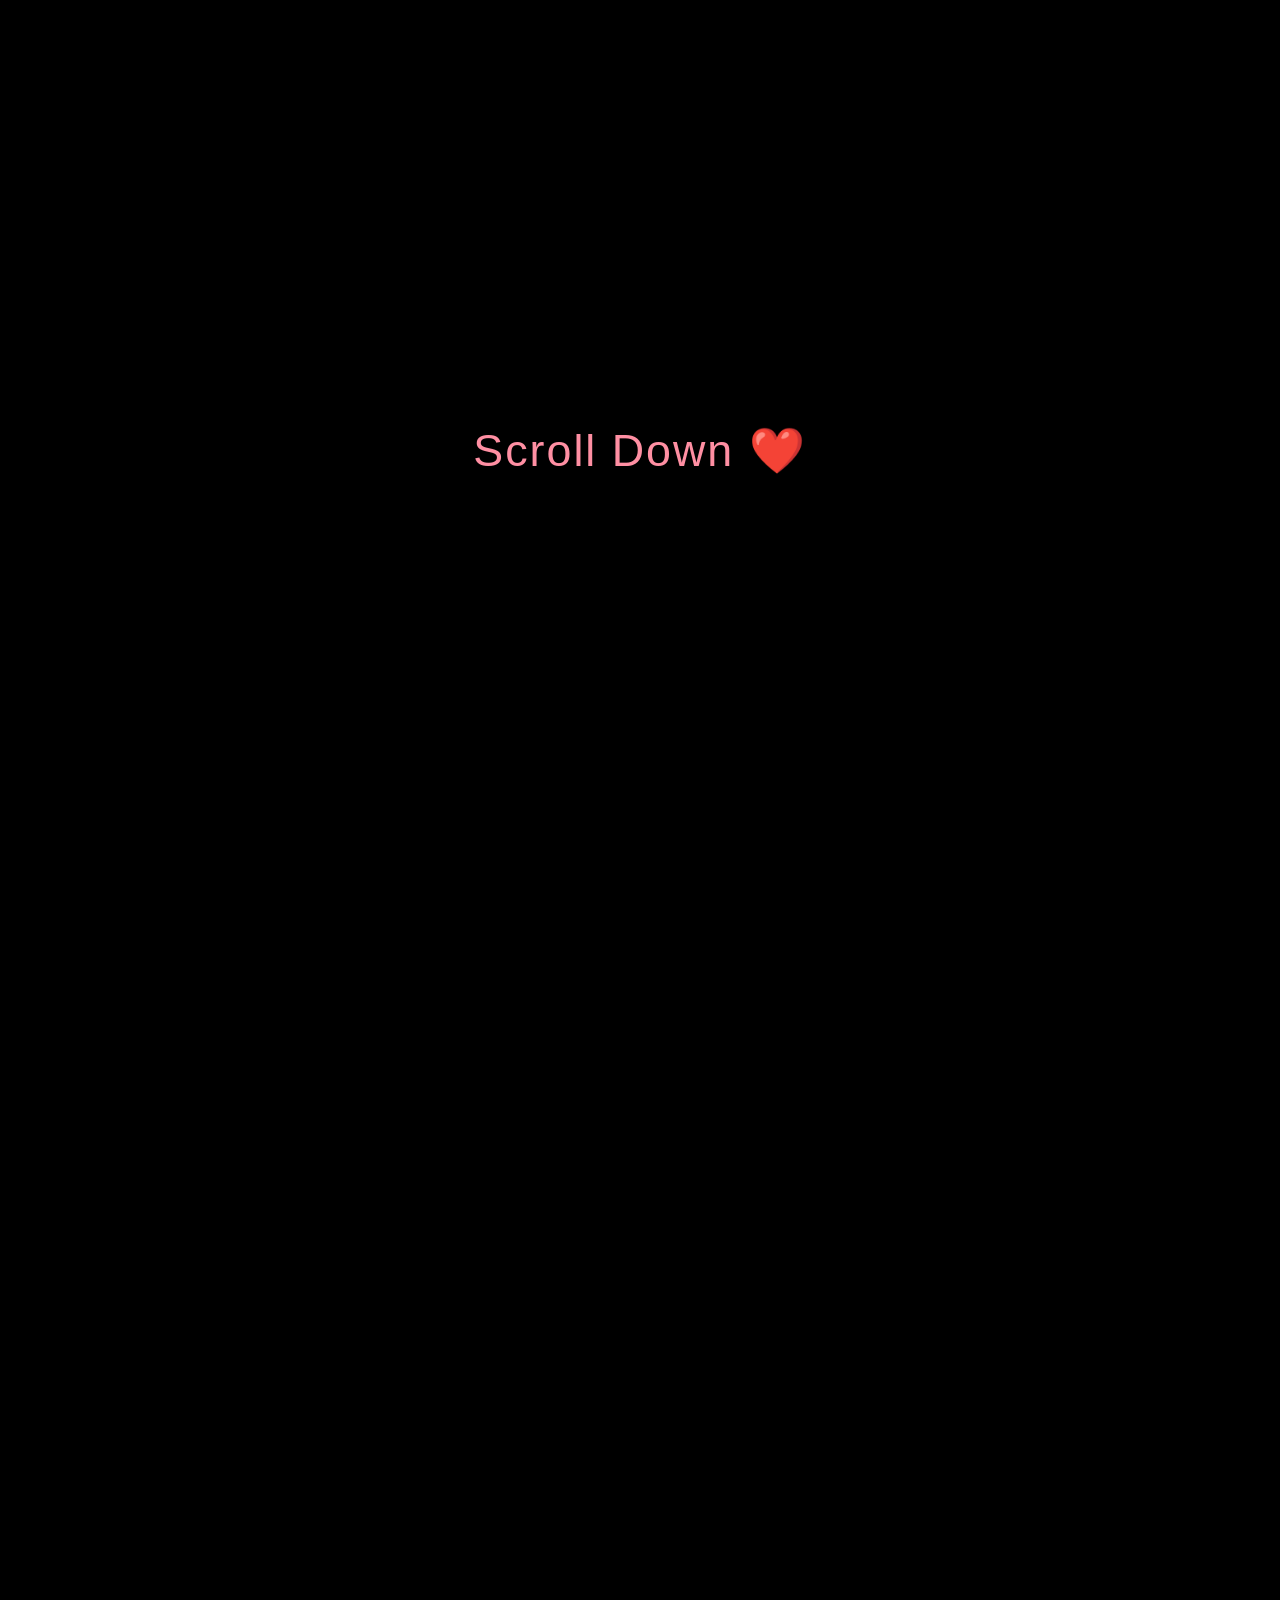
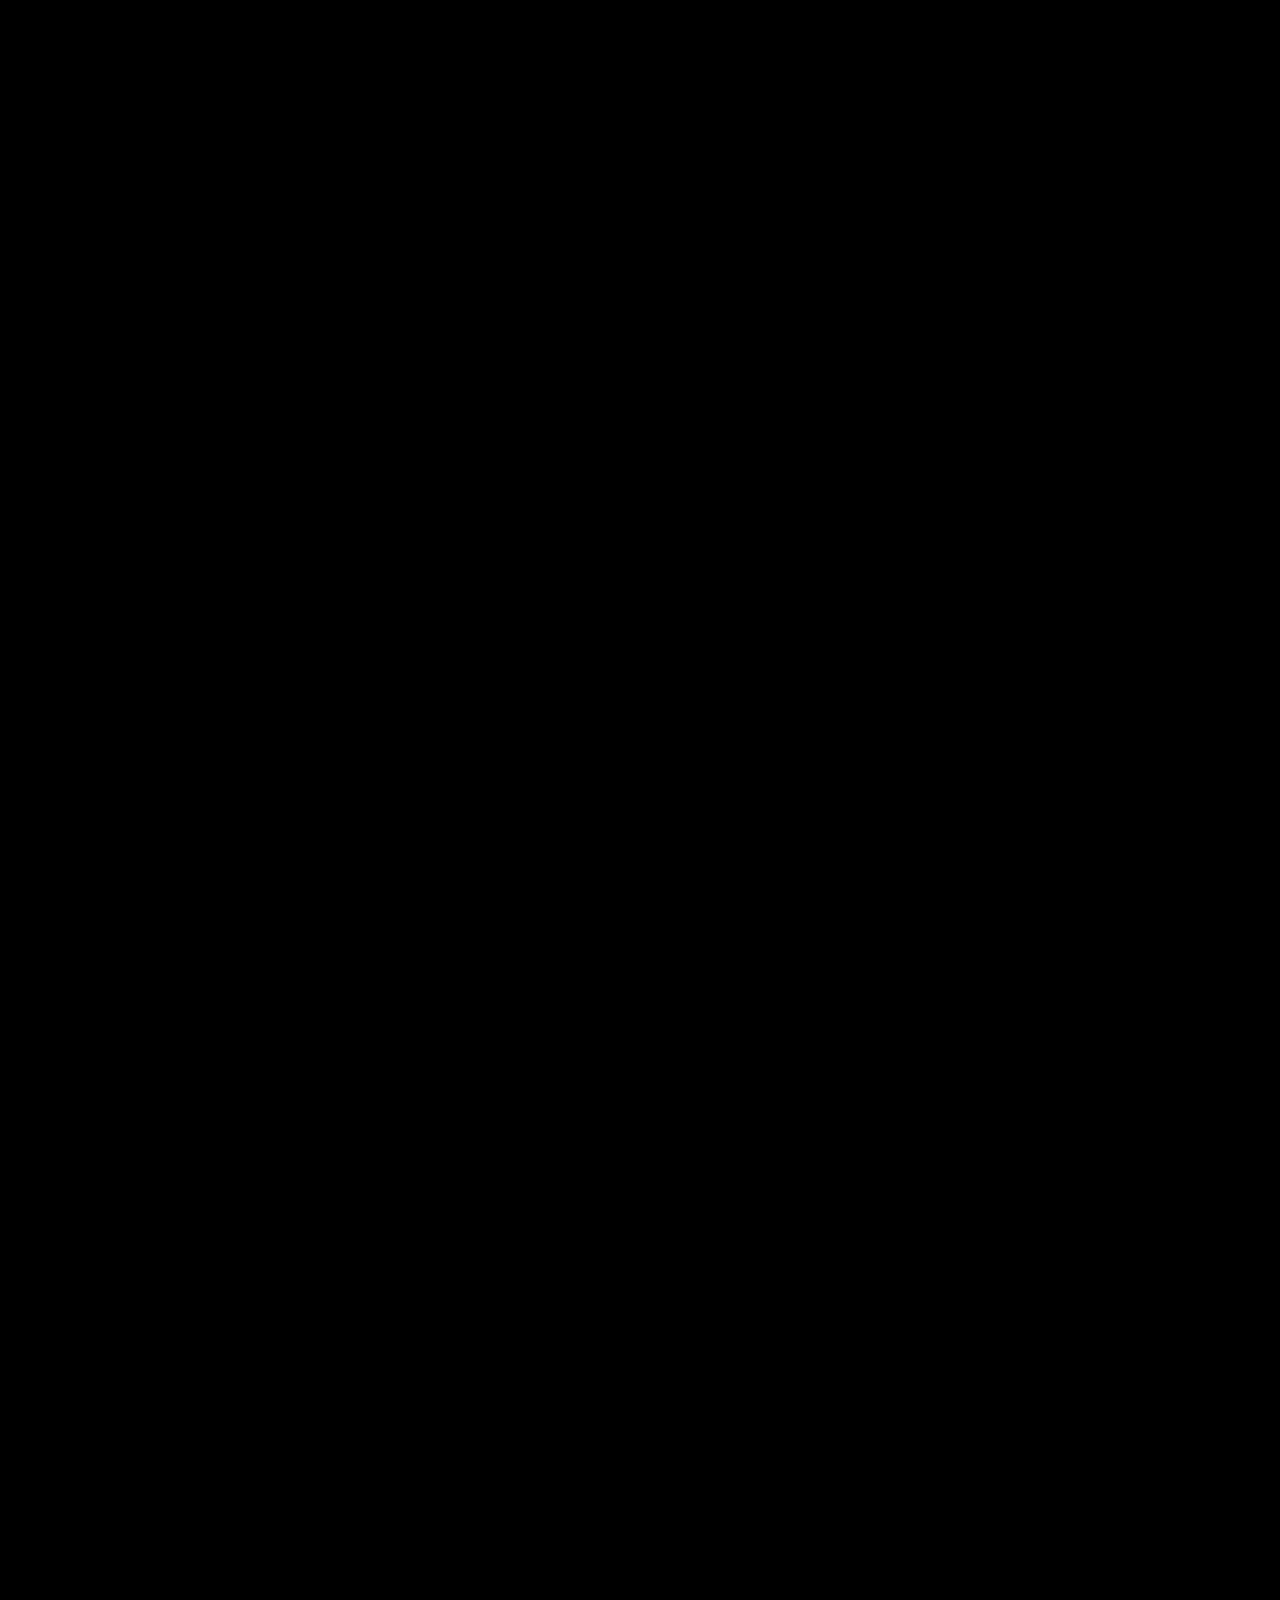
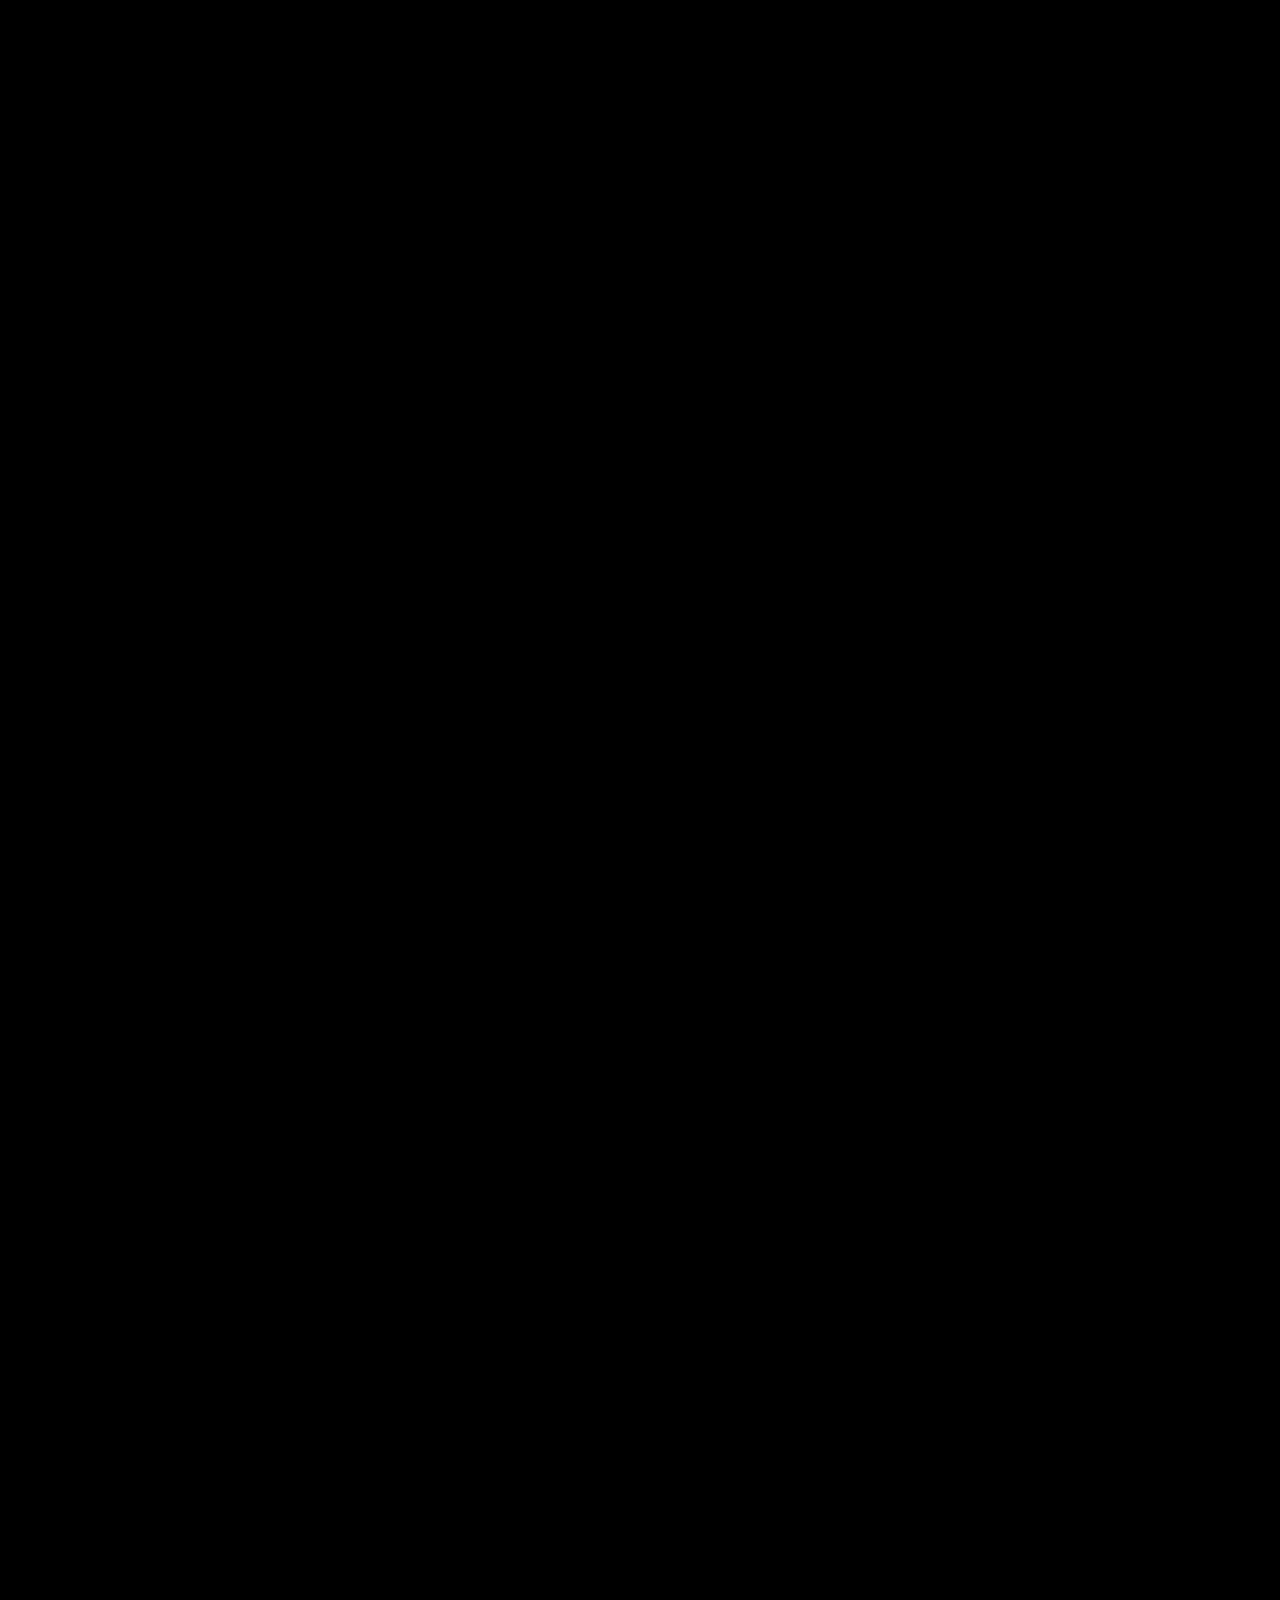
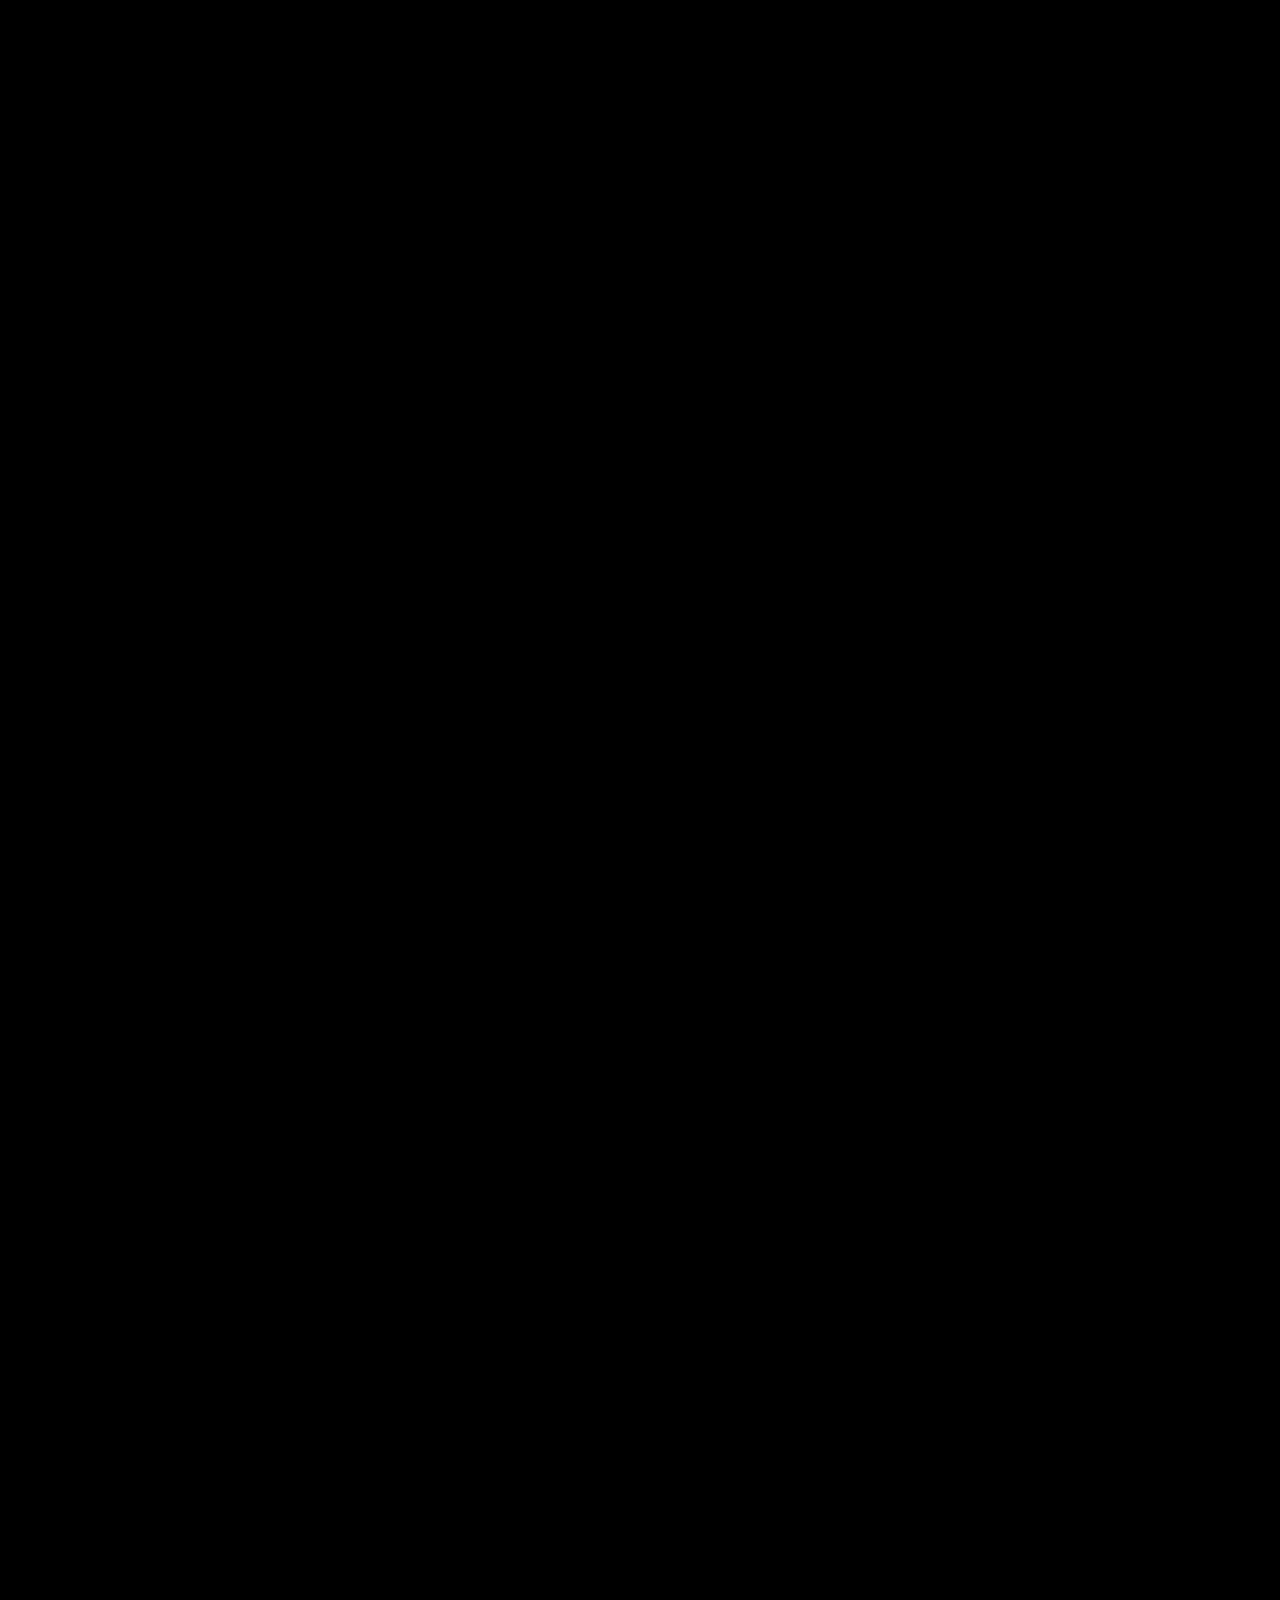
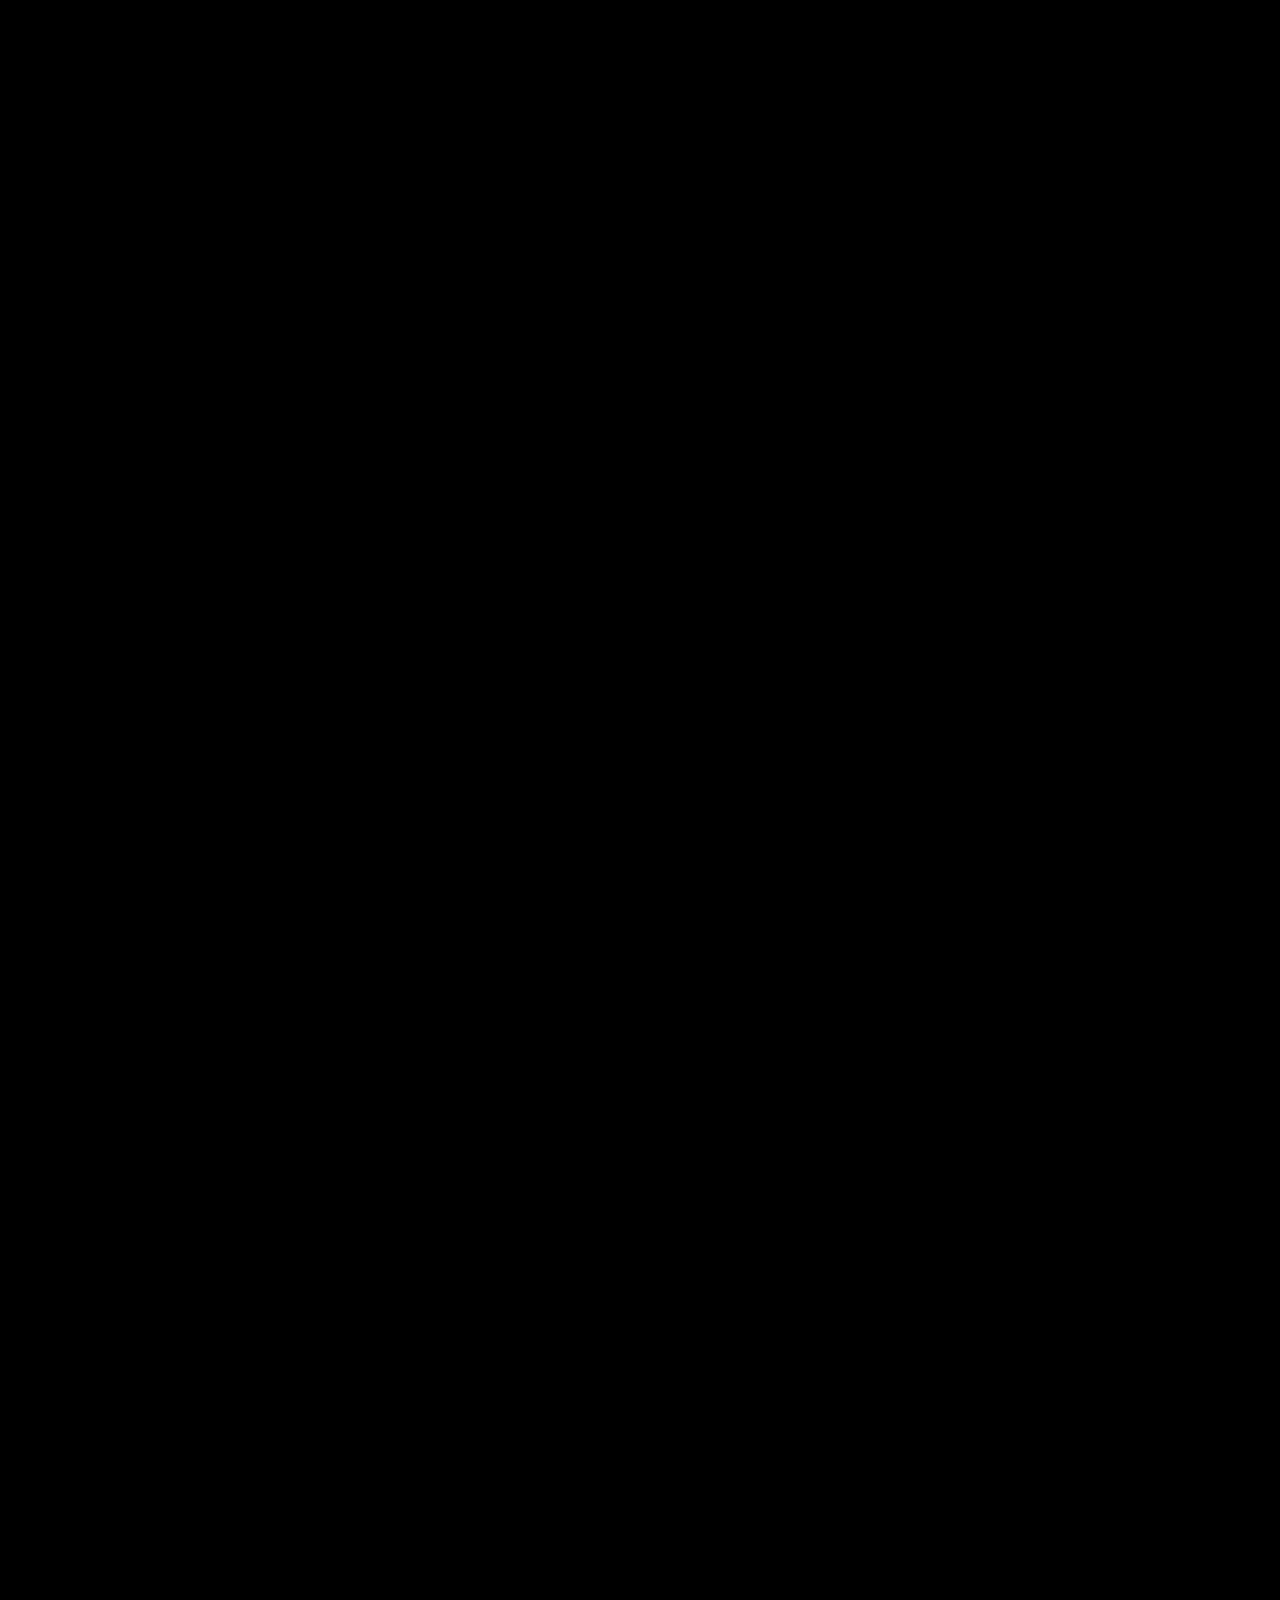
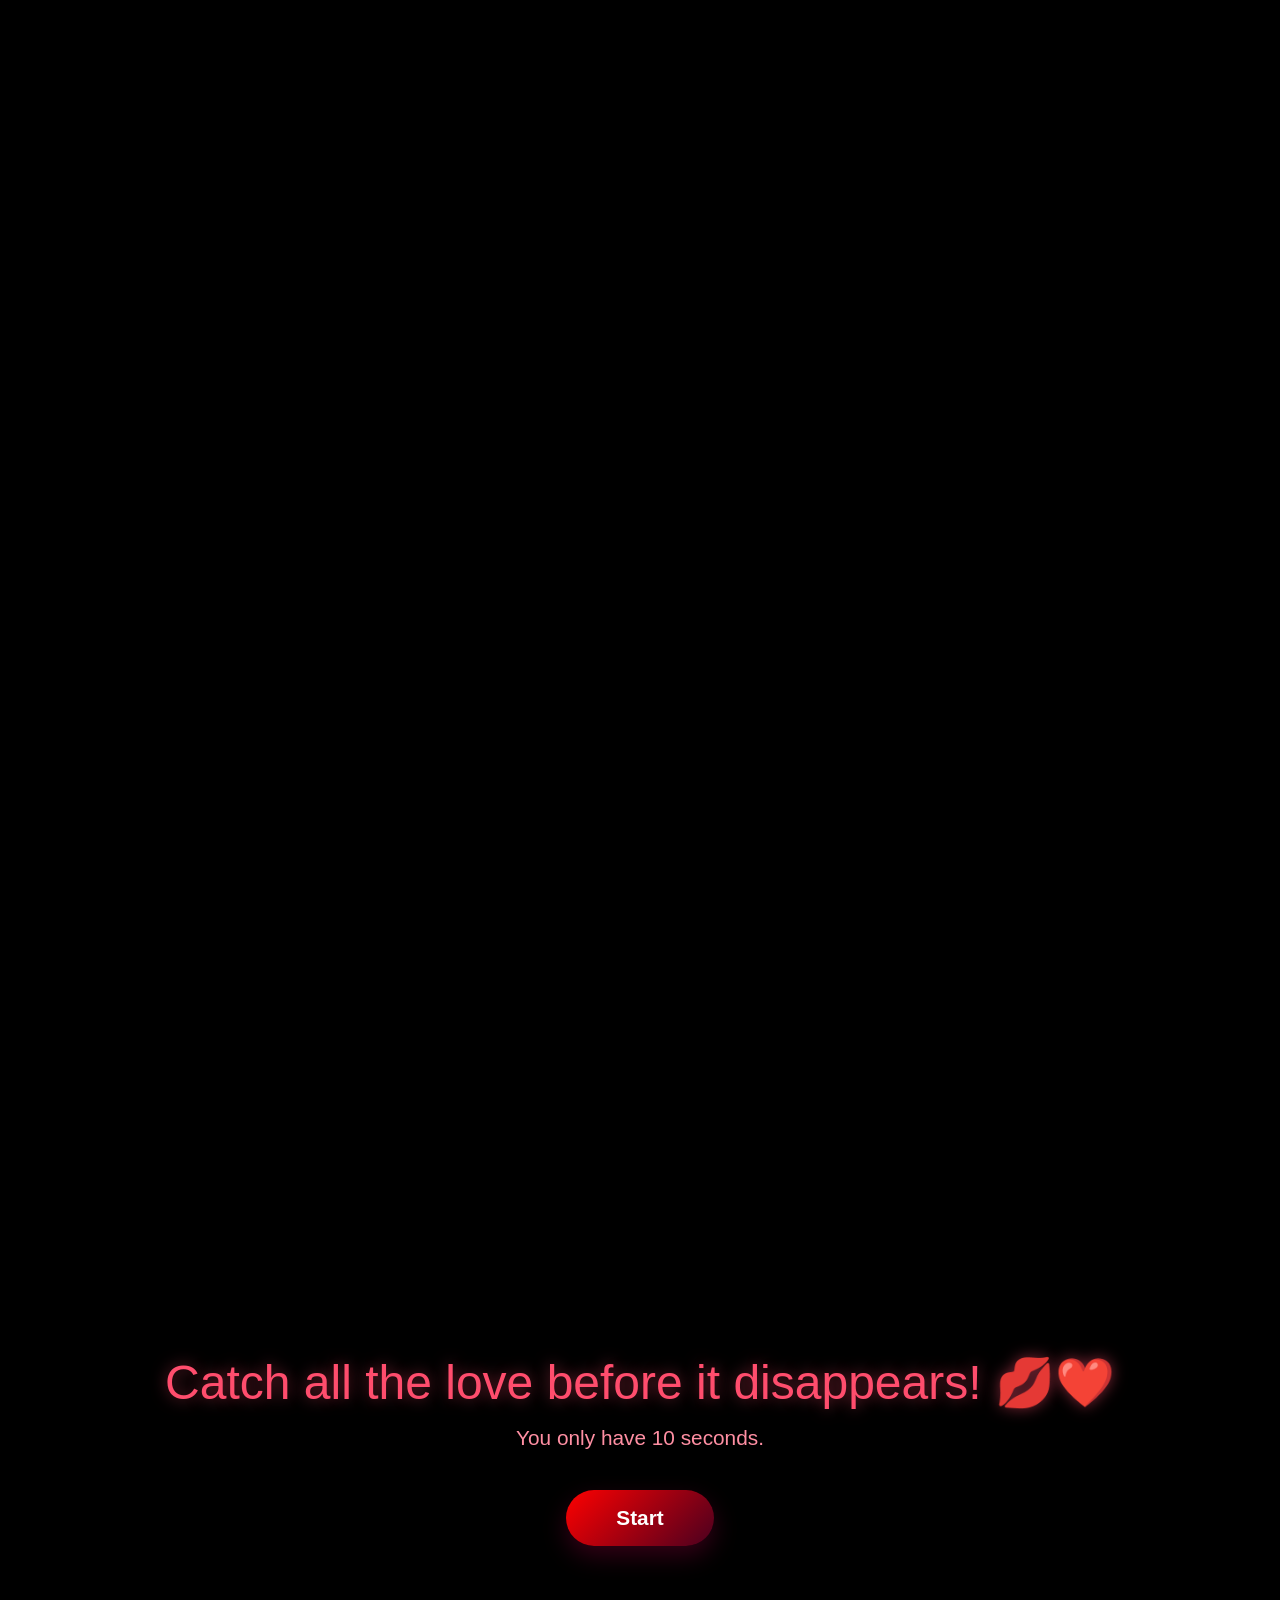
==== index.html @ e71437c7 "Rename Solly.html to index.html" ====
<!DOCTYPE html>
<html lang="en">

<head>
    <meta charset="UTF-8">
    <meta name="viewport" content="width=device-width, initial-scale=1.0, maximum-scale=1.0, user-scalable=no">
    <title>For my Shirsa ❤️</title>
    <style>
        body {
            margin: 0;
            padding: 0;
            background-color: #000000;
            color: #ffffff;
            font-family: -apple-system, BlinkMacSystemFont, "Segoe UI", Roboto, Helvetica, Arial, sans-serif, "Apple Color Emoji", "Segoe UI Emoji", "Segoe UI Symbol";
            overflow-x: hidden;
            -webkit-tap-highlight-color: transparent;
        }

        .section {
            position: relative;
            width: 100%;
        }

        /* Section 1: Opening */
        #s1 {
            height: 100vh;
            display: flex;
            justify-content: center;
            align-items: center;
            position: fixed;
            top: 0;
            left: 0;
            right: 0;
            z-index: 100;
            pointer-events: none;
            background-color: #000000;
        }

        .scroll-text {
            font-size: 2.8rem;
            color: #FF8FA3;
            animation: pulse 2s infinite ease-in-out;
            letter-spacing: 2px;
        }

        @keyframes pulse {

            0%,
            100% {
                transform: scale(1);
                opacity: 0.7;
            }

            50% {
                transform: scale(1.05);
                opacity: 1;
            }
        }

        /* Section 2: Infinite Heart Bloom */
        #s2 {
            height: 1000vh;
            z-index: 1;
        }

        .sticky-container {
            position: sticky;
            top: 0;
            height: 100vh;
            overflow: hidden;
            background-color: #000000;
            display: flex;
            justify-content: center;
            align-items: center;
        }

        .scrub-heart {
            position: absolute;
            width: 80px;
            height: 75px;
            top: 50%;
            left: 50%;
            margin-left: -40px;
            margin-top: -37.5px;
            transform: scale(0);
            will-change: transform, opacity;
        }

        .parallax-particle {
            position: absolute;
            pointer-events: none;
            opacity: 0.6;
            z-index: 2;
            will-change: transform;
        }

        /* Section 3: Mini Love Game */
        #s3 {
            height: 100vh;
            background-color: #000000;
            display: flex;
            flex-direction: column;
            justify-content: center;
            align-items: center;
            z-index: 10;
            box-shadow: 0 -20px 50px rgba(0, 0, 0, 0.8);
        }

        .game-info {
            text-align: center;
            z-index: 20;
            padding: 0 20px;
        }

        .game-title {
            font-size: 3rem;
            color: #FF4D6D;
            margin-bottom: 15px;
            line-height: 1.2;
            text-shadow: 0 0 15px rgba(255, 77, 109, 0.5);
        }

        .game-subtitle {
            font-size: 1.3rem;
            color: #FF8FA3;
            margin-bottom: 40px;
            font-weight: 300;
        }

        .start-btn {
            background: linear-gradient(135deg, #FF0000, #4A001F);
            border: none;
            padding: 16px 50px;
            border-radius: 40px;
            color: white;
            font-size: 1.3rem;
            font-weight: 600;
            cursor: pointer;
            box-shadow: 0 10px 25px rgba(74, 0, 31, 0.7);
            transition: transform 0.2s cubic-bezier(0.175, 0.885, 0.32, 1.275), box-shadow 0.2s;
            -webkit-tap-highlight-color: transparent;
        }

        .start-btn:active {
            transform: scale(0.92);
            box-shadow: 0 5px 15px rgba(74, 0, 31, 0.7);
        }

        .game-area {
            position: absolute;
            top: 0;
            left: 0;
            width: 100%;
            height: 100%;
            overflow: hidden;
            pointer-events: none;
        }

        .game-ui {
            position: absolute;
            top: 40px;
            left: 30px;
            right: 30px;
            display: flex;
            justify-content: space-between;
            font-size: 1.6rem;
            font-weight: 600;
            color: #FF8FA3;
            z-index: 20;
        }

        .emoji-target {
            position: absolute;
            font-size: 50px;
            pointer-events: auto;
            cursor: pointer;
            user-select: none;
            transform: translate(-50%, -50%) scale(0);
            animation: targetPop 0.8s cubic-bezier(0.175, 0.885, 0.32, 1.275) forwards;
            filter: drop-shadow(0 0 15px rgba(255, 77, 109, 0.6));
        }

        @keyframes targetPop {
            0% {
                transform: translate(-50%, -50%) scale(0);
            }

            20% {
                transform: translate(-50%, -50%) scale(1.2);
            }

            35% {
                transform: translate(-50%, -50%) scale(1);
            }

            80% {
                transform: translate(-50%, -50%) scale(1);
                opacity: 1;
            }

            100% {
                transform: translate(-50%, -50%) scale(0);
                opacity: 0;
            }
        }

        .burst-particle {
            position: fixed;
            font-size: 24px;
            pointer-events: none;
            z-index: 9999;
            animation: burstAnim 0.6s cubic-bezier(0.1, 0.8, 0.3, 1) forwards;
            transform: translate(-50%, -50%);
        }

        @keyframes burstAnim {
            0% {
                transform: translate(-50%, -50%) scale(1);
                opacity: 1;
            }

            100% {
                transform: translate(calc(-50% + var(--dx)), calc(-50% + var(--dy))) scale(0);
                opacity: 0;
            }
        }

        .game-over {
            text-align: center;
            z-index: 20;
            padding: 40px 30px;
            animation: fadeIn 0.6s cubic-bezier(0.175, 0.885, 0.32, 1.275) forwards;
        }

        @keyframes fadeIn {
            from {
                opacity: 0;
                transform: scale(0.8);
            }

            to {
                opacity: 1;
                transform: scale(1);
            }
        }

        .game-over h2 {
            margin: 0 0 10px 0;
            color: #FF8FA3;
            font-weight: 300;
        }

        .game-over h1 {
            margin: 0 0 20px 0;
            font-size: 2.8rem;
            color: #FF0000;
        }

        .game-over p {
            color: #ffb3c1;
            font-size: 1rem;
            font-weight: 300;
        }

        /* Section 4: Kiss Debt */
        #s4 {
            height: 100vh;
            background-color: #020001;
            display: none;
            justify-content: center;
            align-items: center;
            z-index: 10;
        }

        .kiss-card {
            padding: 60px 40px;
            text-align: center;
            transform: translateY(100px);
            opacity: 0;
            transition: transform 1.2s cubic-bezier(0.175, 0.885, 0.32, 1.275), opacity 1.2s ease;
        }

        .kiss-card.visible {
            transform: translateY(0);
            opacity: 1;
        }

        .kiss-number {
            font-size: 8rem;
            font-weight: 700;
            color: #FF0000;
            margin-bottom: 20px;
            line-height: 1;
            transition: transform 0.4s cubic-bezier(0.175, 0.885, 0.32, 1.275);
            will-change: transform;
        }

        .kiss-text {
            font-size: 1.8rem;
            color: #ffe6ea;
            font-weight: 300;
        }

        .kiss-text span {
            font-weight: 600;
            color: #FF8FA3;
        }

        /* Section 5: Final Letter */
        #s5 {
            min-height: 150vh;
            background: linear-gradient(to bottom, #020001, #000000);
            display: none;
            flex-direction: column;
            justify-content: center;
            align-items: center;
            padding: 80px 25px;
            z-index: 10;
            position: relative;
            overflow: hidden;
        }

        .letter-container {
            max-width: 550px;
            width: 100%;
            padding: 0 20px;
            box-sizing: border-box;
            z-index: 2;
            display: flex;
            flex-direction: column;
            align-items: center;
        }

        .typewriter-text {
            font-size: clamp(1.2rem, 5vw, 1.8rem);
            line-height: 1.6;
            color: #fff0f2;
            text-align: center;
        }

        .cursor {
            display: inline-block;
            width: 3px;
            height: clamp(1.2rem, 5vw, 1.8rem);
            background-color: #FF8FA3;
            animation: blink 1s infinite;
            vertical-align: text-bottom;
            margin-left: 6px;
            border-radius: 2px;
        }

        @keyframes blink {

            0%,
            100% {
                opacity: 1;
            }

            50% {
                opacity: 0;
            }
        }

        .footer-text {
            margin-top: 60px;
            text-align: center;
            font-size: clamp(0.9rem, 3.5vw, 1.2rem);
            color: #FF8FA3;
            opacity: 0;
            transition: opacity 3s ease;
            font-weight: 300;
        }

        .final-heart {
            font-size: 4rem;
            color: #4A001F;
            margin-top: 30px;
            animation: heartbeat 1.5s infinite;
            display: inline-block;
            will-change: transform;
        }

        @keyframes heartbeat {

            0%,
            100% {
                transform: scale(1);
            }

            15% {
                transform: scale(1.15);
            }

            30% {
                transform: scale(1);
            }

            45% {
                transform: scale(1.15);
            }
        }

        .falling-particle {
            position: absolute;
            top: -50px;
            color: #FF8FA3;
            pointer-events: none;
            animation: fall linear forwards;
            opacity: 0;
            z-index: 1;
        }

        @keyframes fall {
            0% {
                transform: translateY(0) rotate(0deg);
                opacity: 0;
            }

            10% {
                opacity: 0.7;
            }

            80% {
                opacity: 0.7;
            }

            100% {
                transform: translateY(160vh) rotate(360deg);
                opacity: 0;
            }
        }
    </style>
</head>

<body>

    <!-- Section 1 -->
    <div id="s1" class="section">
        <div class="scroll-text">Scroll Down ❤️</div>
    </div>

    <!-- Section 2 -->
    <div id="s2" class="section">
        <div class="sticky-container">
            <div id="heart-container" style="position:absolute; width:100%; height:100%; z-index:1;"></div>
            <div id="particles-container"
                style="position:absolute; width:100%; height:100%; z-index:2; overflow:hidden;"></div>
        </div>
    </div>

    <!-- Section 3 -->
    <div id="s3" class="section">
        <div class="game-info">
            <div class="game-title">Catch all the love before it disappears! 💋❤️</div>
            <div class="game-subtitle">You only have 10 seconds.</div>
            <button class="start-btn" id="start-btn">Start</button>
        </div>
        <div class="game-area" id="game-area"></div>
        <div class="game-ui" id="game-ui" style="display: none;">
            <div id="score-counter">0</div>
            <div id="time-counter">10s</div>
        </div>
        <div class="game-over" id="game-over" style="display: none;">
            <h2>Time's Up!</h2>
            <h1 id="final-score-text">You caught 0 loves ❤️</h1>
            <p>Scroll down to continue...</p>
        </div>
    </div>

    <!-- Section 4 -->
    <div id="s4" class="section">
        <div class="kiss-card">
            <div class="kiss-number" id="kiss-number">0</div>
            <div class="kiss-text">You have to give me <span id="kiss-number-inline">0</span> kisses 💋</div>
        </div>
    </div>

    <!-- Section 5 -->
    <div id="s5" class="section">
        <div class="letter-container">
            <div class="typewriter-text" id="typewriter-text"></div>
            <div class="footer-text">
                Made with love by urs forever ❤️<br>
                <div class="final-heart">❤️</div>
            </div>
        </div>
    </div>

    <script>
        // --- Section 2: Heart Bloom Initialization ---
        const heartColors = ['#4A001F', '#FF0000', '#FF4D6D', '#FF8FA3', '#FF4D6D', '#FF0000'];
        const numHearts = 35; // Number of hearts for a long sequence
        const heartContainer = document.getElementById('heart-container');

        for (let i = 0; i < numHearts; i++) {
            const h = document.createElement('div');
            h.className = 'scrub-heart';

            // Last heart is pure black to transition into the next section
            let color = (i === numHearts - 1) ? '#000000' : heartColors[i % heartColors.length];
            h.style.color = color;

            h.innerHTML = `<svg width="100%" height="100%" viewBox="0 0 32 29.6"><path fill="currentColor" d="M23.6,0c-3.4,0-6.3,2.7-7.6,5.6C14.7,2.7,11.8,0,8.4,0C3.8,0,0,3.8,0,8.4c0,9.4,9.5,11.9,16,21.2c6.1-9.3,16-12.1,16-21.2C32,3.8,28.2,0,23.6,0z"/></svg>`;
            heartContainer.appendChild(h);
        }

        // Parallax Particles Initialization
        const particleContainer = document.getElementById('particles-container');
        for (let i = 0; i < 30; i++) {
            const p = document.createElement('div');
            p.className = 'parallax-particle';
            p.innerText = ['❤️', '✨', '💖'][Math.floor(Math.random() * 3)];
            p.style.left = (Math.random() * 100) + 'vw';
            p.style.top = (Math.random() * 100) + 'vh';
            const depth = 0.5 + Math.random() * 2;
            p.setAttribute('data-depth', depth);
            p.style.fontSize = (10 + Math.random() * 15) + 'px';
            particleContainer.appendChild(p);
        }

        // --- Scroll Setup, Fade Out, and Heart Scrubbing ---
        const s1 = document.getElementById('s1');
        const s2 = document.getElementById('s2');
        const hearts = document.querySelectorAll('.scrub-heart');
        const particles = document.querySelectorAll('.parallax-particle');

        let ticking = false;

        function updateScrollEffects() {
            const scrollY = window.scrollY;

            // Fade out Section 1
            let opacity = 1 - (scrollY / 250);
            s1.style.opacity = Math.max(0, opacity);
            if (scrollY > 300) {
                s1.style.pointerEvents = 'none';
            } else {
                s1.style.pointerEvents = 'auto';
            }

            // Scrub Hearts
            const totalScroll = s2.offsetHeight - window.innerHeight;
            let progress = scrollY / totalScroll;
            if (progress < 0) progress = 0;

            hearts.forEach((h, i) => {
                const startP = i * 0.022; // 35 hearts * 0.022 = 0.77 max start progress
                if (progress < startP) {
                    h.style.transform = `scale(0)`;
                    h.style.opacity = 0;
                } else {
                    const localP = progress - startP;
                    let scale = localP * 450; // Reaches scale ~100 nicely before progress 1
                    h.style.transform = `translate3d(0, 0, 0) scale(${scale})`;
                    h.style.opacity = 1;
                }
            });

            // Parallax Particles
            particles.forEach(p => {
                const depth = parseFloat(p.getAttribute('data-depth'));
                let y = - (scrollY * depth) % (window.innerHeight + 100);
                p.style.transform = `translate3d(0, ${y}px, 0)`;
            });

            ticking = false;
        }

        window.addEventListener('scroll', () => {
            if (!ticking) {
                window.requestAnimationFrame(updateScrollEffects);
                ticking = true;
            }
        });

        // Initial call
        updateScrollEffects();

        // --- Section 3: Mini Love Game ---
        let gameScore = 0;
        let gameTimer = 10;
        let gameInterval;
        let spawnInterval;
        window.globalScore = 0;

        const startBtn = document.getElementById('start-btn');
        const gameUi = document.getElementById('game-ui');
        const gameArea = document.getElementById('game-area');
        const gameOver = document.getElementById('game-over');
        const scoreCounter = document.getElementById('score-counter');
        const timeCounter = document.getElementById('time-counter');
        const finalScoreText = document.getElementById('final-score-text');

        startBtn.addEventListener('click', () => {
            document.querySelector('.game-info').style.display = 'none';
            gameUi.style.display = 'flex';
            gameScore = 0;
            gameTimer = 10;
            scoreCounter.innerText = gameScore;
            timeCounter.innerText = gameTimer + 's';

            gameInterval = setInterval(() => {
                gameTimer--;
                timeCounter.innerText = gameTimer + 's';
                if (gameTimer <= 0) endGame();
            }, 1000);

            spawnInterval = setInterval(spawnEmoji, 350);
        });

        function spawnEmoji() {
            const emojis = ['❤️', '💋', '❤️', '💕', '💋'];
            const el = document.createElement('div');
            el.className = 'emoji-target';
            el.innerText = emojis[Math.floor(Math.random() * emojis.length)];

            const x = 15 + Math.random() * 70;
            const y = 15 + Math.random() * 70;
            el.style.left = x + '%';
            el.style.top = y + '%';

            const handleTap = (e) => {
                e.preventDefault();
                if (!el.parentElement) return;

                if (navigator.vibrate) {
                    try { navigator.vibrate(40); } catch (err) { }
                }

                gameScore++;
                scoreCounter.innerText = gameScore;
                window.globalScore = gameScore;

                let clientX, clientY;
                if (e.touches && e.touches.length > 0) {
                    clientX = e.touches[0].clientX;
                    clientY = e.touches[0].clientY;
                } else {
                    clientX = e.clientX;
                    clientY = e.clientY;
                }
                createBurst(clientX, clientY);
                el.remove();
            };

            el.addEventListener('touchstart', handleTap, { passive: false });
            el.addEventListener('mousedown', handleTap);

            gameArea.appendChild(el);

            setTimeout(() => {
                if (el.parentElement) el.remove();
            }, 800);
        }

        function createBurst(x, y) {
            for (let i = 0; i < 7; i++) {
                const p = document.createElement('div');
                p.innerText = ['❤️', '💋', '✨'][Math.floor(Math.random() * 3)];
                p.className = 'burst-particle';
                p.style.left = x + 'px';
                p.style.top = y + 'px';
                p.style.setProperty('--dx', ((Math.random() - 0.5) * 160) + 'px');
                p.style.setProperty('--dy', ((Math.random() - 0.5) * 160) + 'px');
                document.body.appendChild(p);
                setTimeout(() => { if (p.parentElement) p.remove(); }, 600);
            }
        }

        function endGame() {
            clearInterval(gameInterval);
            clearInterval(spawnInterval);
            gameArea.innerHTML = '';
            gameUi.style.display = 'none';
            gameOver.style.display = 'block';
            finalScoreText.innerText = `You caught ${gameScore} loves ❤️`;

            document.getElementById('s4').style.display = 'flex';
            document.getElementById('s5').style.display = 'flex';
        }

        // --- Section 4: Kiss Debt Animation ---
        function animateKissDebt() {
            const target = window.globalScore || 0;
            const card = document.querySelector('.kiss-card');
            card.classList.add('visible');

            const numEl = document.getElementById('kiss-number');
            const numInline = document.getElementById('kiss-number-inline');

            if (target === 0) {
                numEl.innerText = 0;
                numInline.innerText = 0;
                return;
            }

            let current = 0;
            const duration = 1800; // ms
            const intervalTime = 30;
            const increment = target / (duration / intervalTime);

            const timer = setInterval(() => {
                current += increment;
                if (current >= target) {
                    current = target;
                    clearInterval(timer);
                    numEl.style.transform = 'scale(1.25)';
                    setTimeout(() => numEl.style.transform = 'scale(1)', 300);
                }
                const val = Math.round(current);
                numEl.innerText = val;
                numInline.innerText = val;
            }, intervalTime);
        }

        // --- Section 5: Typewriter Letter ---
        function typeLetter() {
            const text = "To my dearest Shirsa,\n\nEvery scroll brought u through little pieces of my heart.\nEvery heart, every kiss, every tiny animation was made for you.\n\nNo mattr how many hearts appeared,\ntheres still one more inside me waiting to bloom whenever I see you smile.\n\nFor my Shirsa ❤️";
            const container = document.getElementById('typewriter-text');
            let i = 0;

            container.innerHTML = '<span class="cursor"></span>';
            const cursor = container.querySelector('.cursor');

            function type() {
                if (i < text.length) {
                    const char = text.charAt(i);
                    const span = document.createElement('span');
                    if (char === '\n') {
                        span.innerHTML = '<br>';
                    } else {
                        span.innerText = char;
                    }
                    container.insertBefore(span, cursor);
                    i++;
                    setTimeout(type, 35 + Math.random() * 40); // Natural random typing speed
                } else {
                    setTimeout(() => {
                        document.querySelector('.footer-text').style.opacity = 1;
                    }, 1200);
                }
            }
            setTimeout(type, 1000); // Initial delay
        }

        function startFallingParticles() {
            const container = document.getElementById('s5');
            setInterval(() => {
                const p = document.createElement('div');
                p.className = 'falling-particle';
                p.innerText = ['❤️', '💕', '💗'][Math.floor(Math.random() * 3)];
                p.style.left = (Math.random() * 95) + 'vw';
                const duration = 6 + Math.random() * 5;
                p.style.animationDuration = duration + 's';
                p.style.fontSize = (8 + Math.random() * 14) + 'px';
                container.appendChild(p);
                setTimeout(() => { if (p.parentElement) p.remove(); }, duration * 1000);
            }, 600);
        }

        // --- Intersection Observers ---
        const observer = new IntersectionObserver((entries) => {
            entries.forEach(entry => {
                // Section 4
                if (entry.target.id === 's4') {
                    if (entry.isIntersecting && entry.intersectionRatio > 0.4) {
                        if (!window.kissDebtAnimated) {
                            animateKissDebt();
                            window.kissDebtAnimated = true;
                        }
                    }
                }
                // Section 5
                if (entry.target.id === 's5') {
                    if (entry.isIntersecting && entry.intersectionRatio > 0.25) {
                        if (!window.letterAnimated) {
                            typeLetter();
                            startFallingParticles();
                            window.letterAnimated = true;
                        }
                    }
                }
            });
        }, { threshold: [0, 0.25, 0.4, 0.5, 1.0] });

        observer.observe(document.getElementById('s2'));
        observer.observe(document.getElementById('s4'));
        observer.observe(document.getElementById('s5'));

    </script>
</body>

</html>
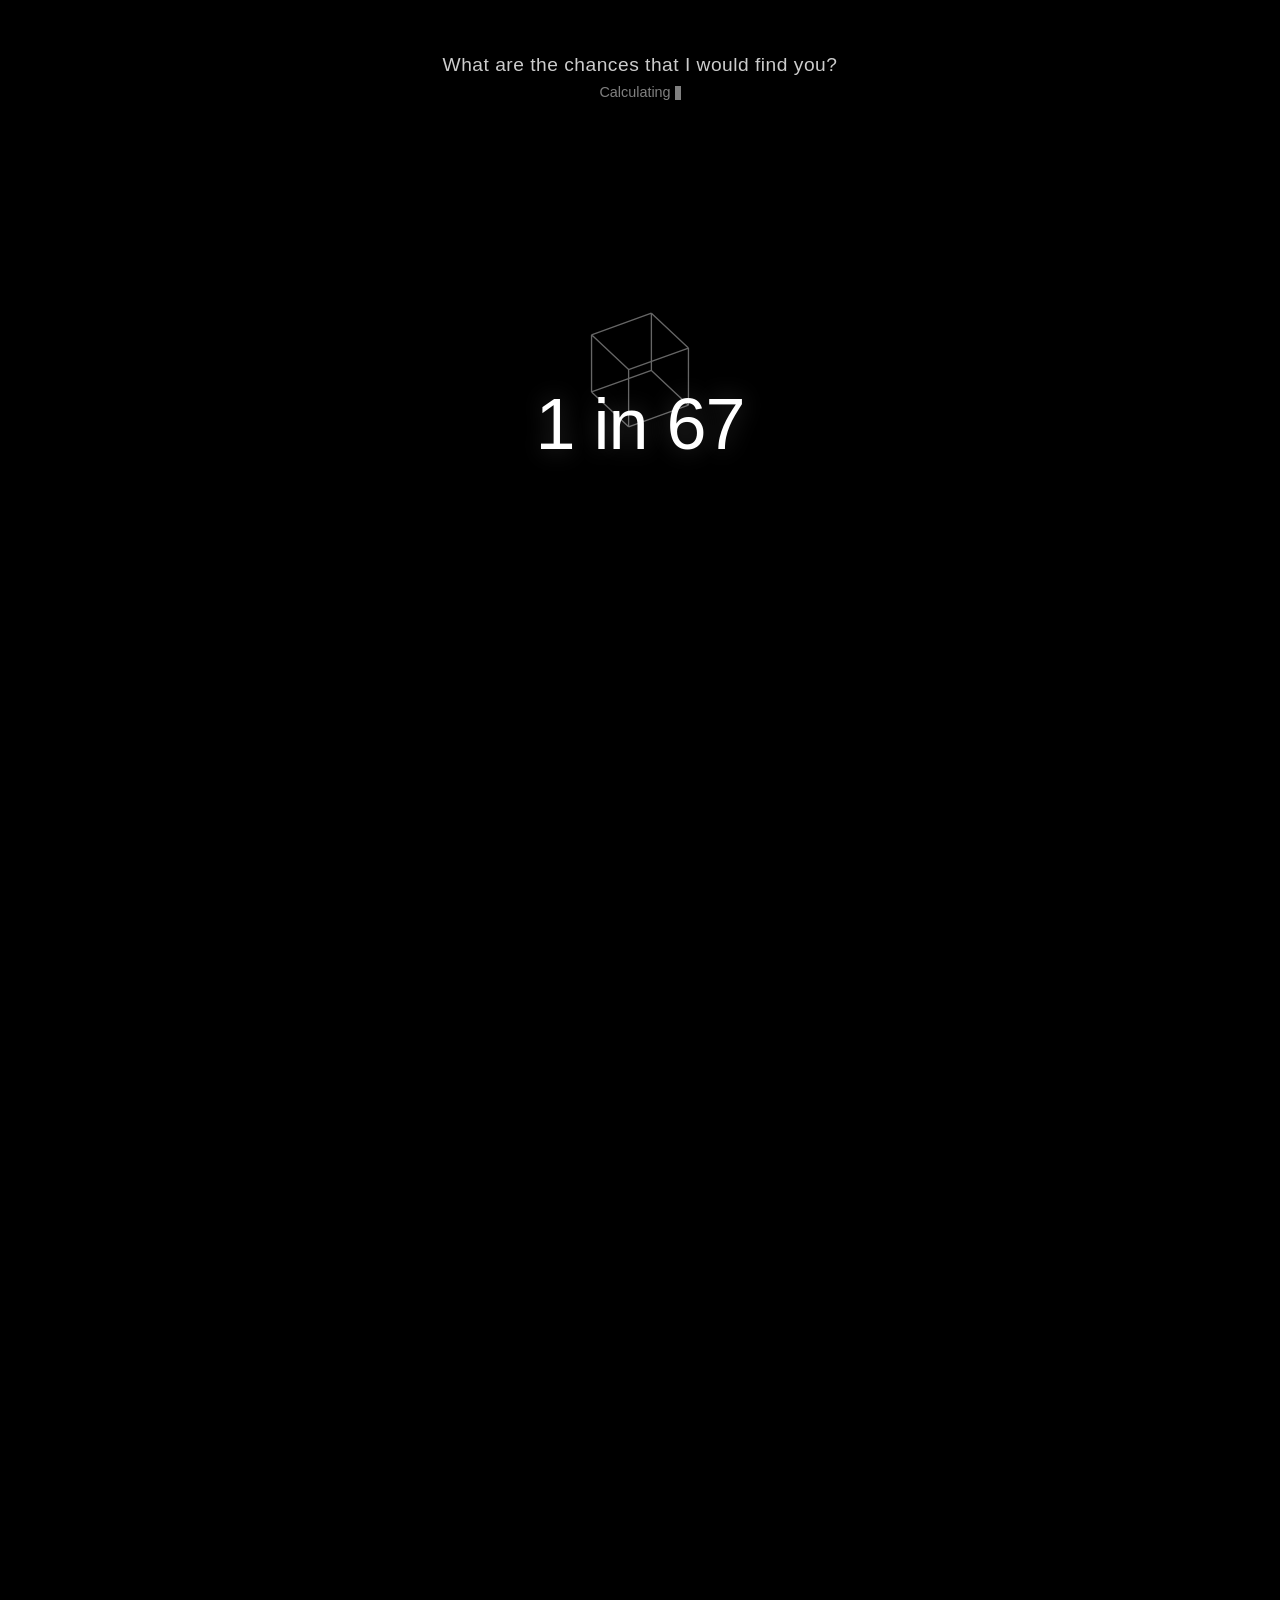
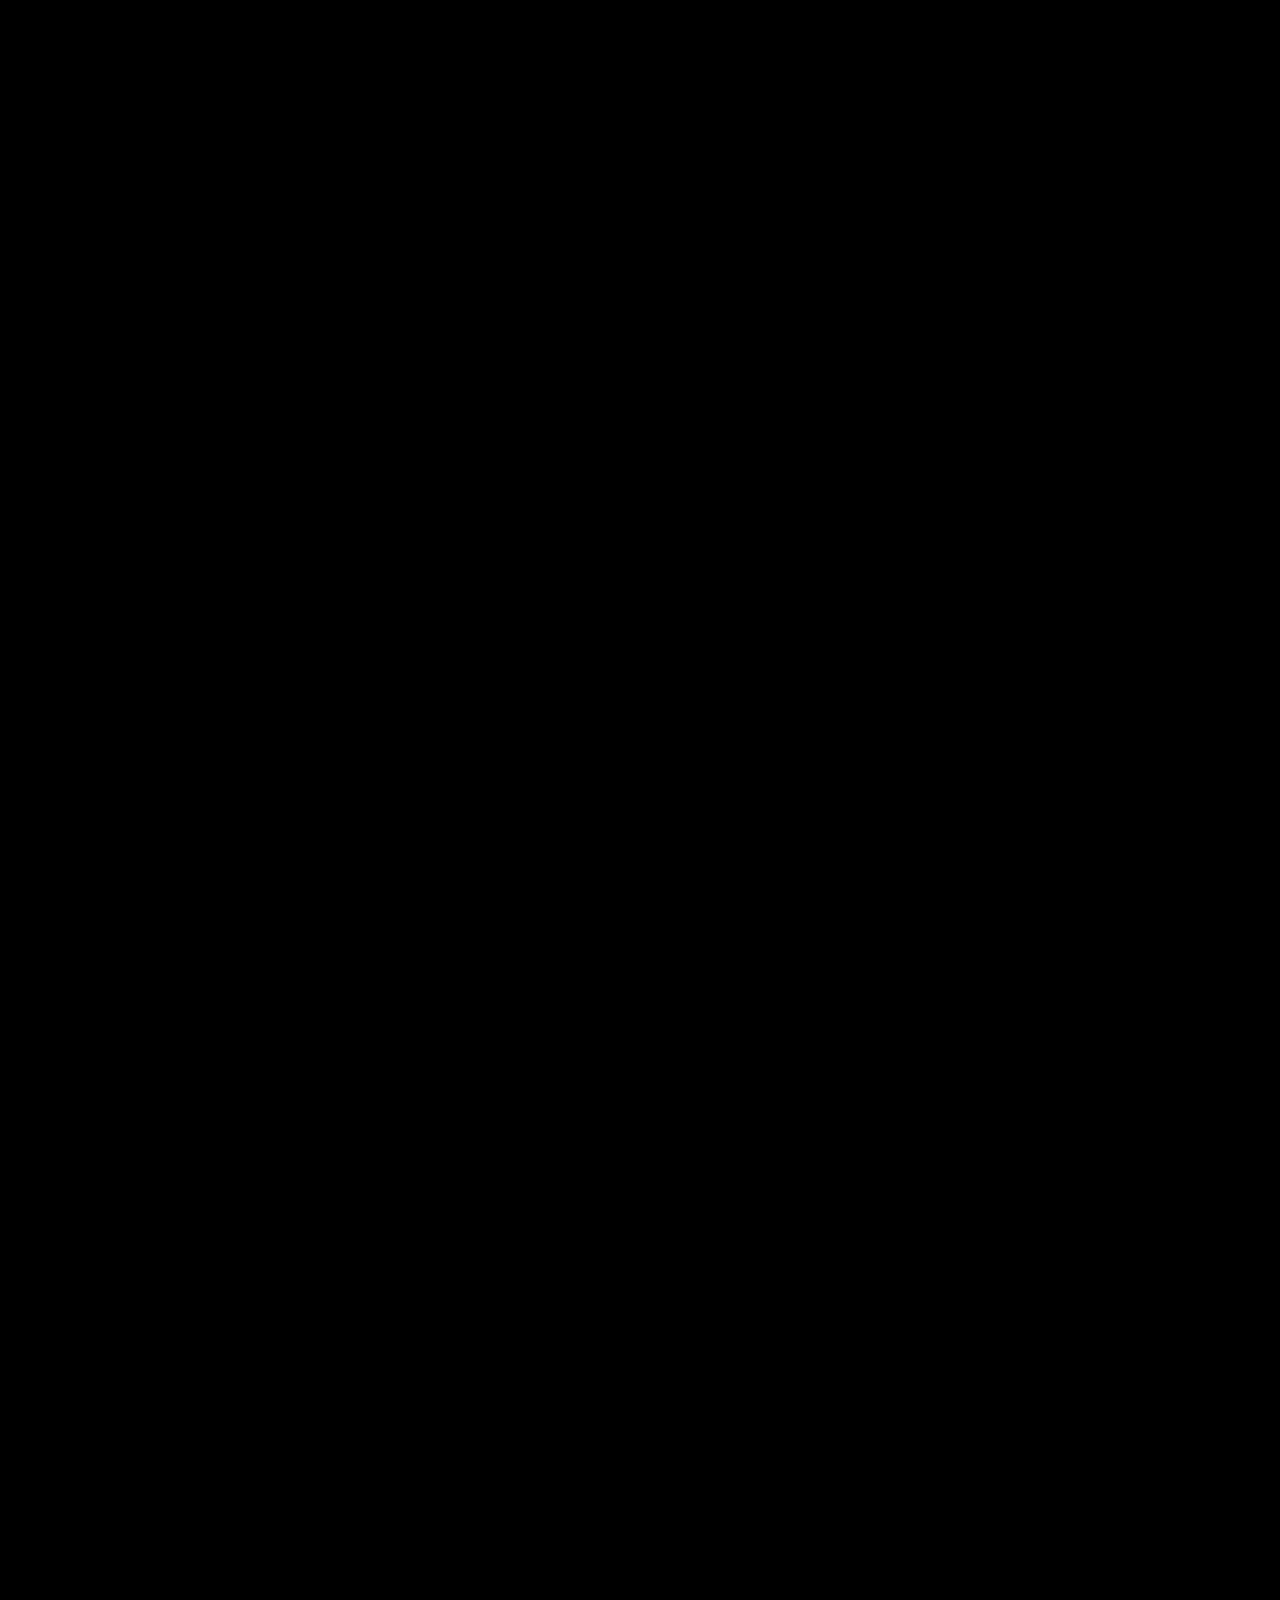
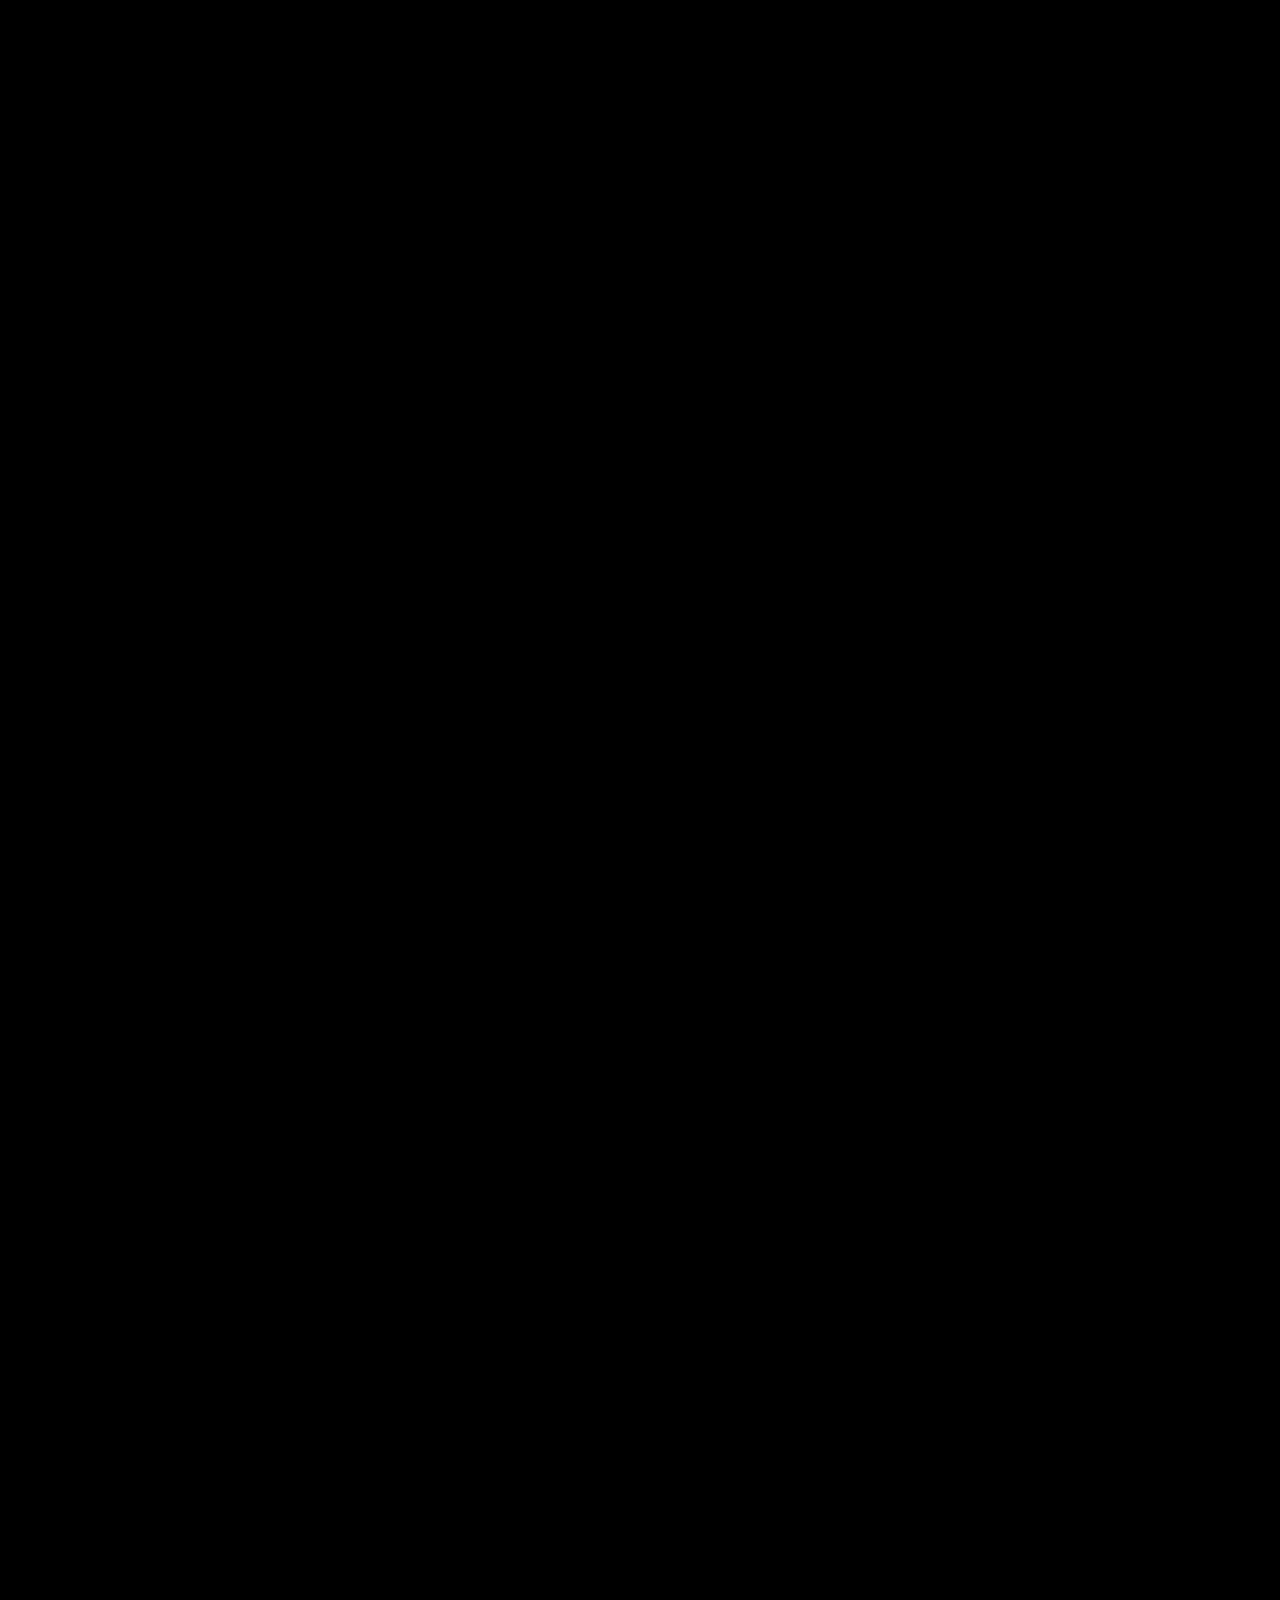
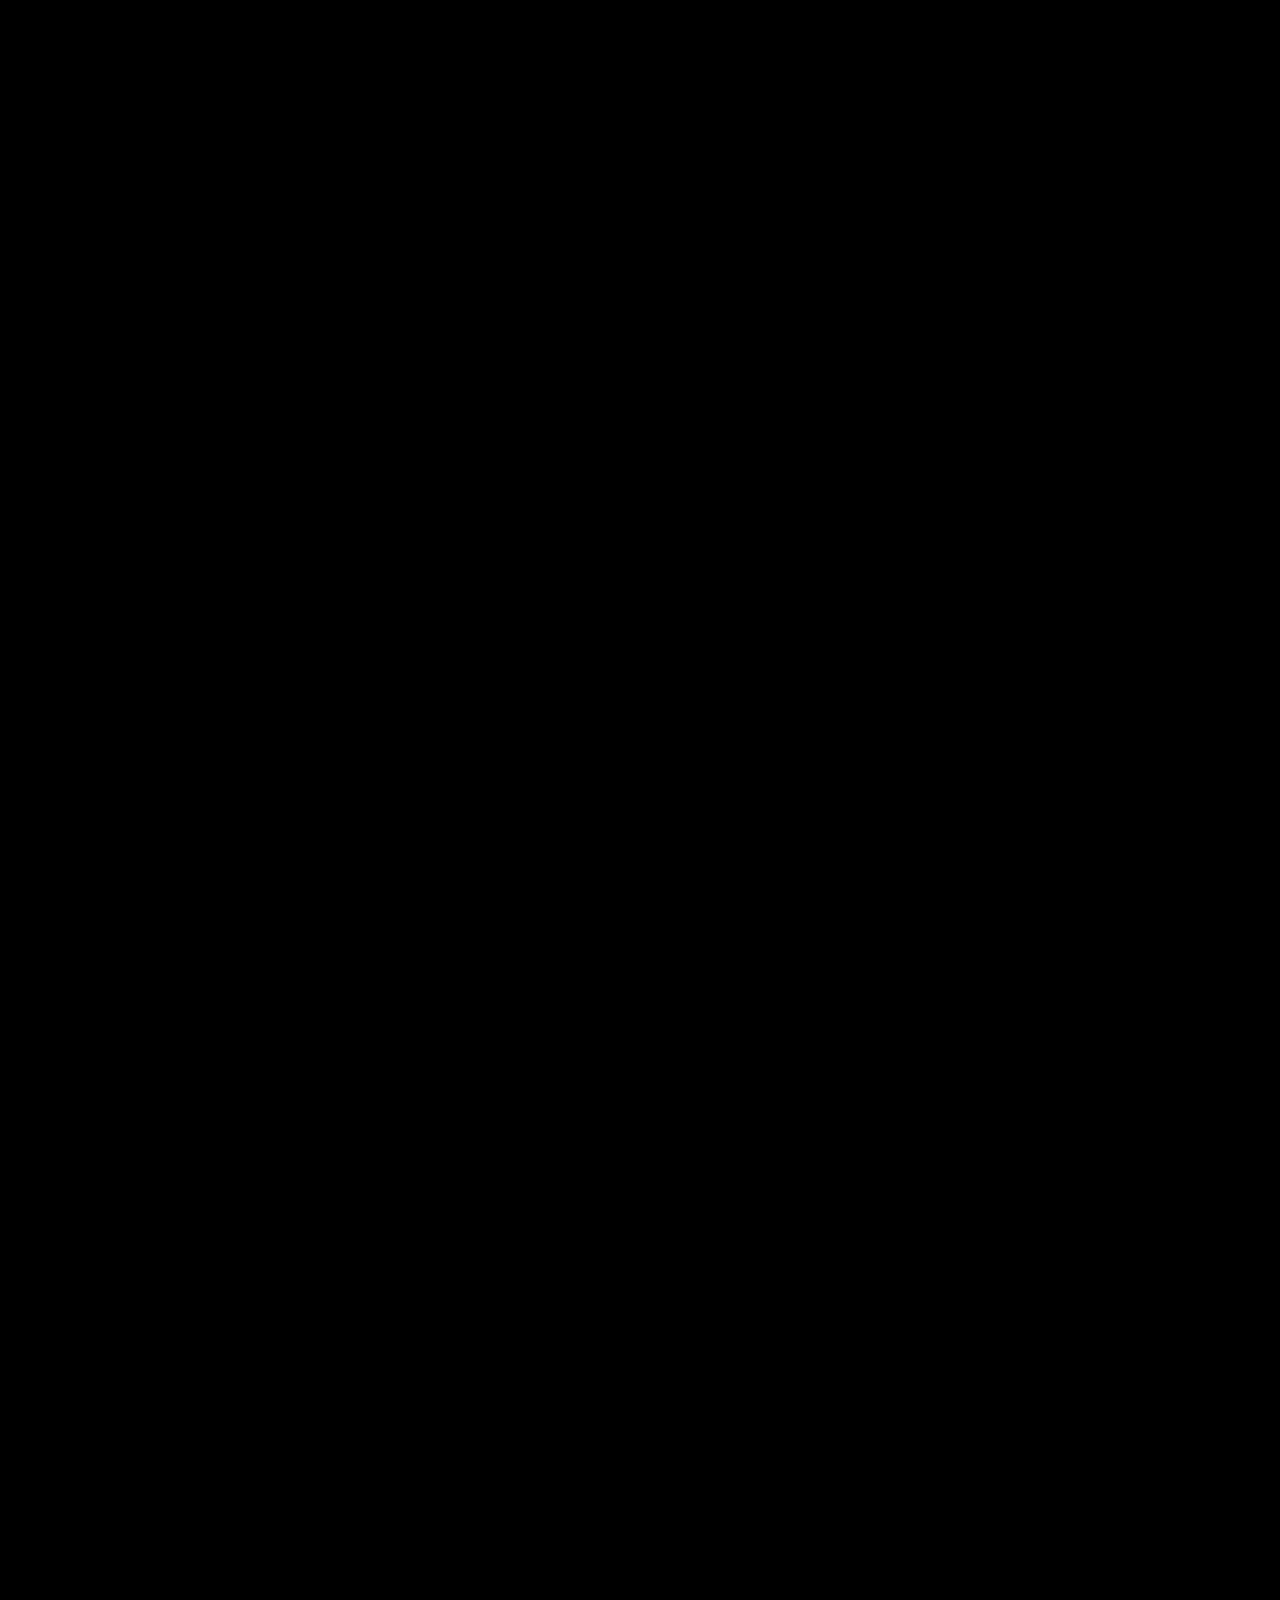
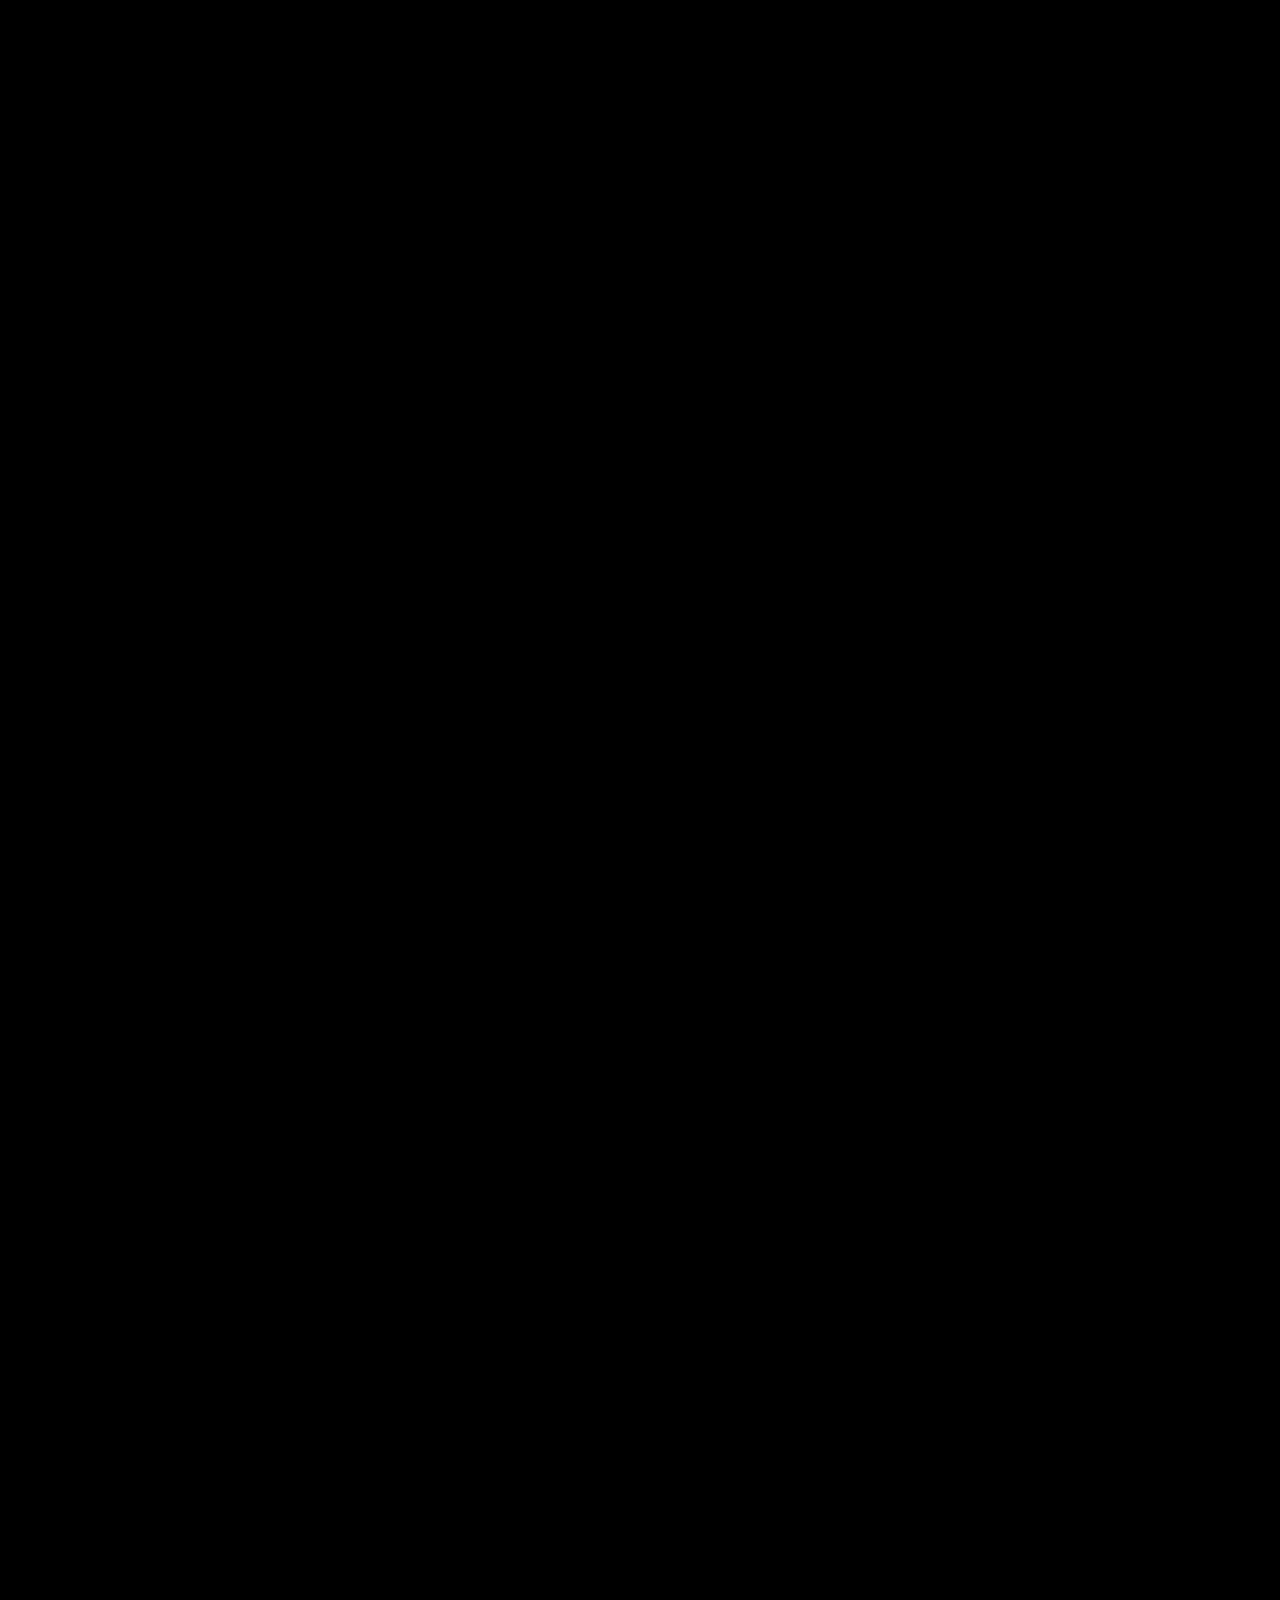
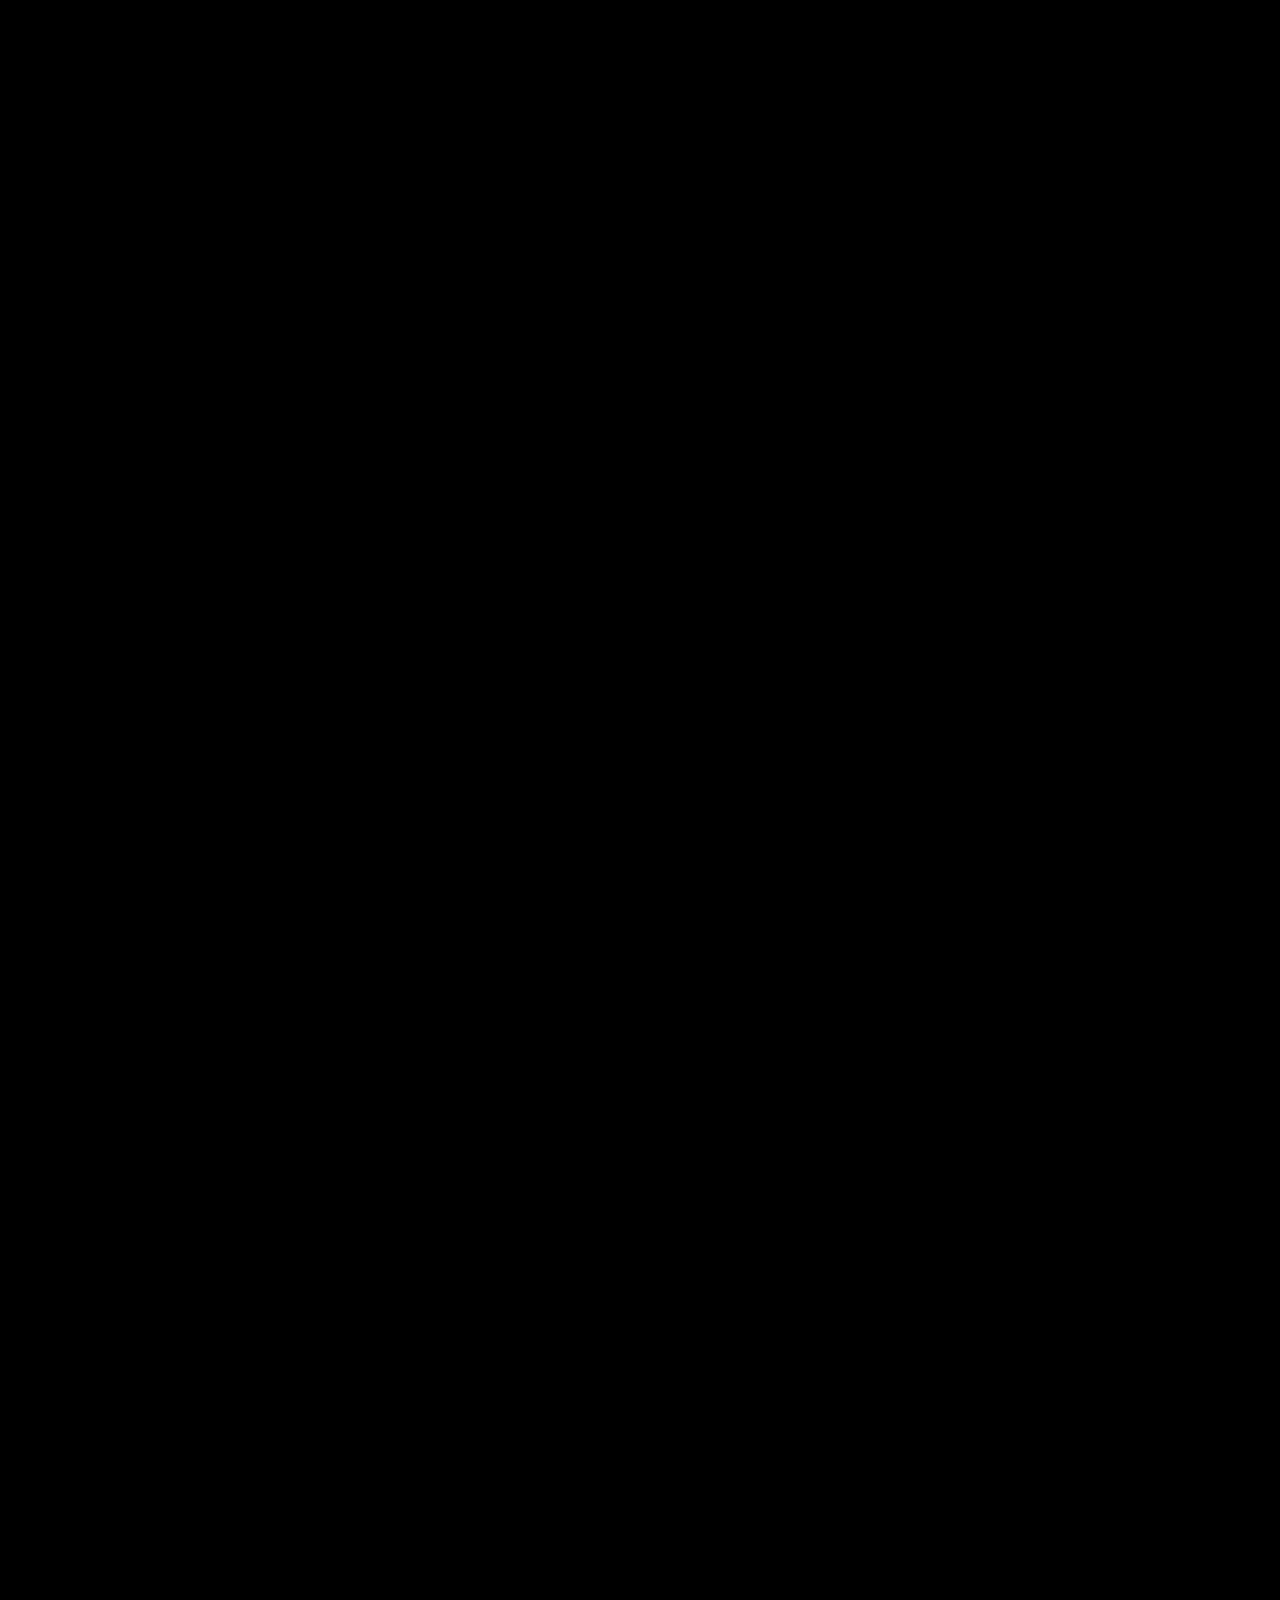
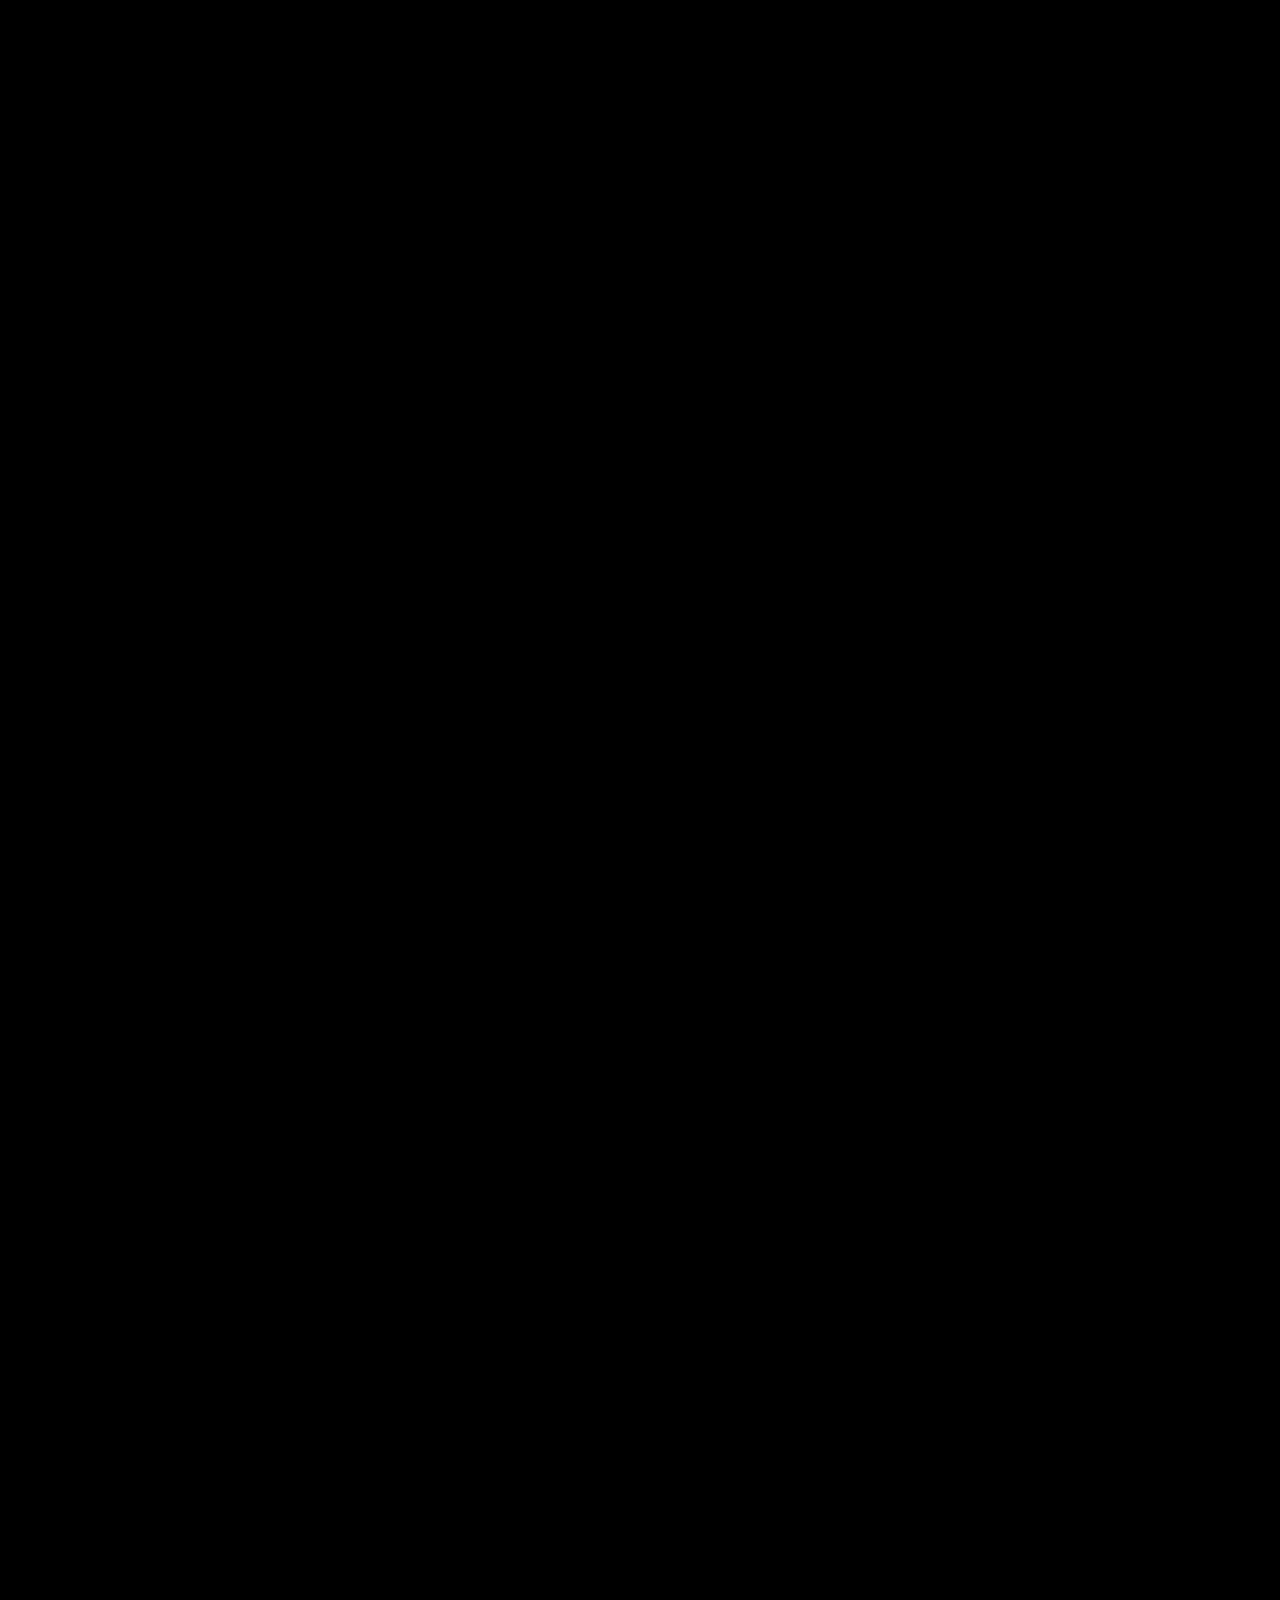
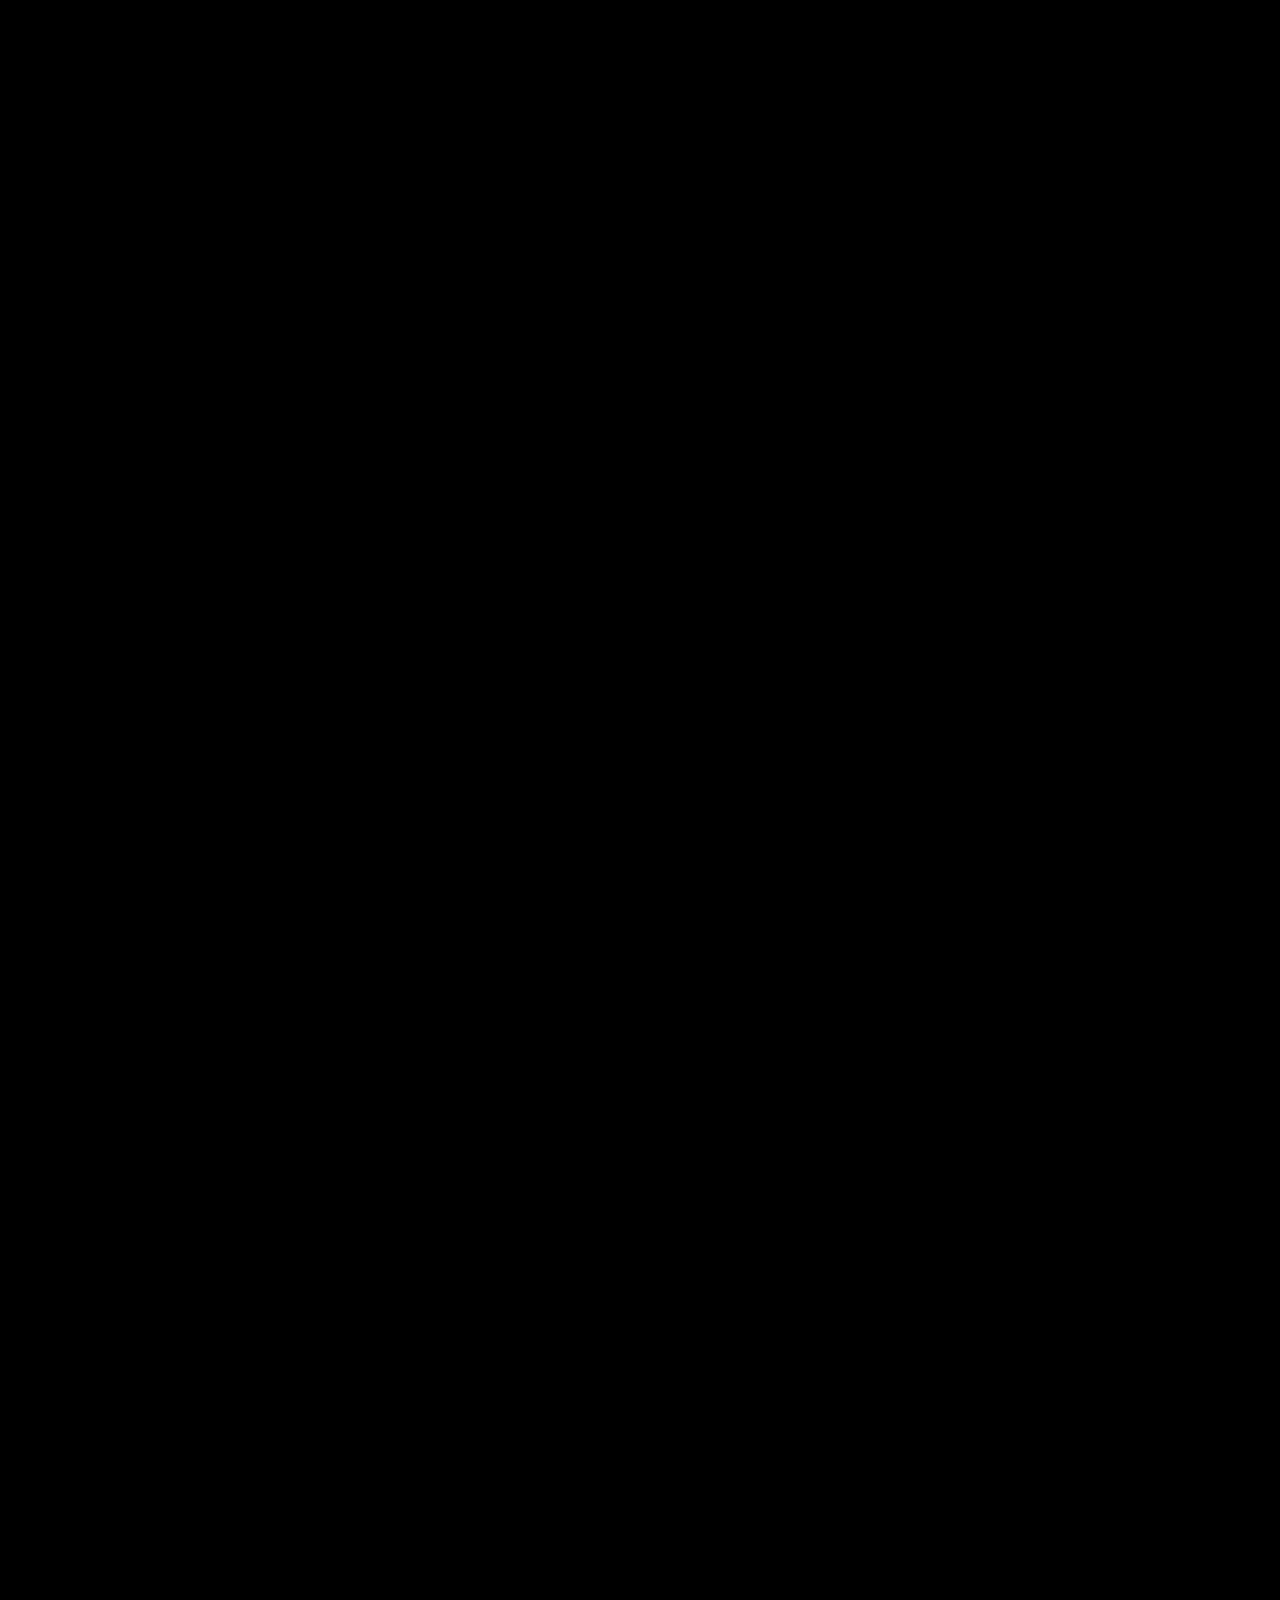
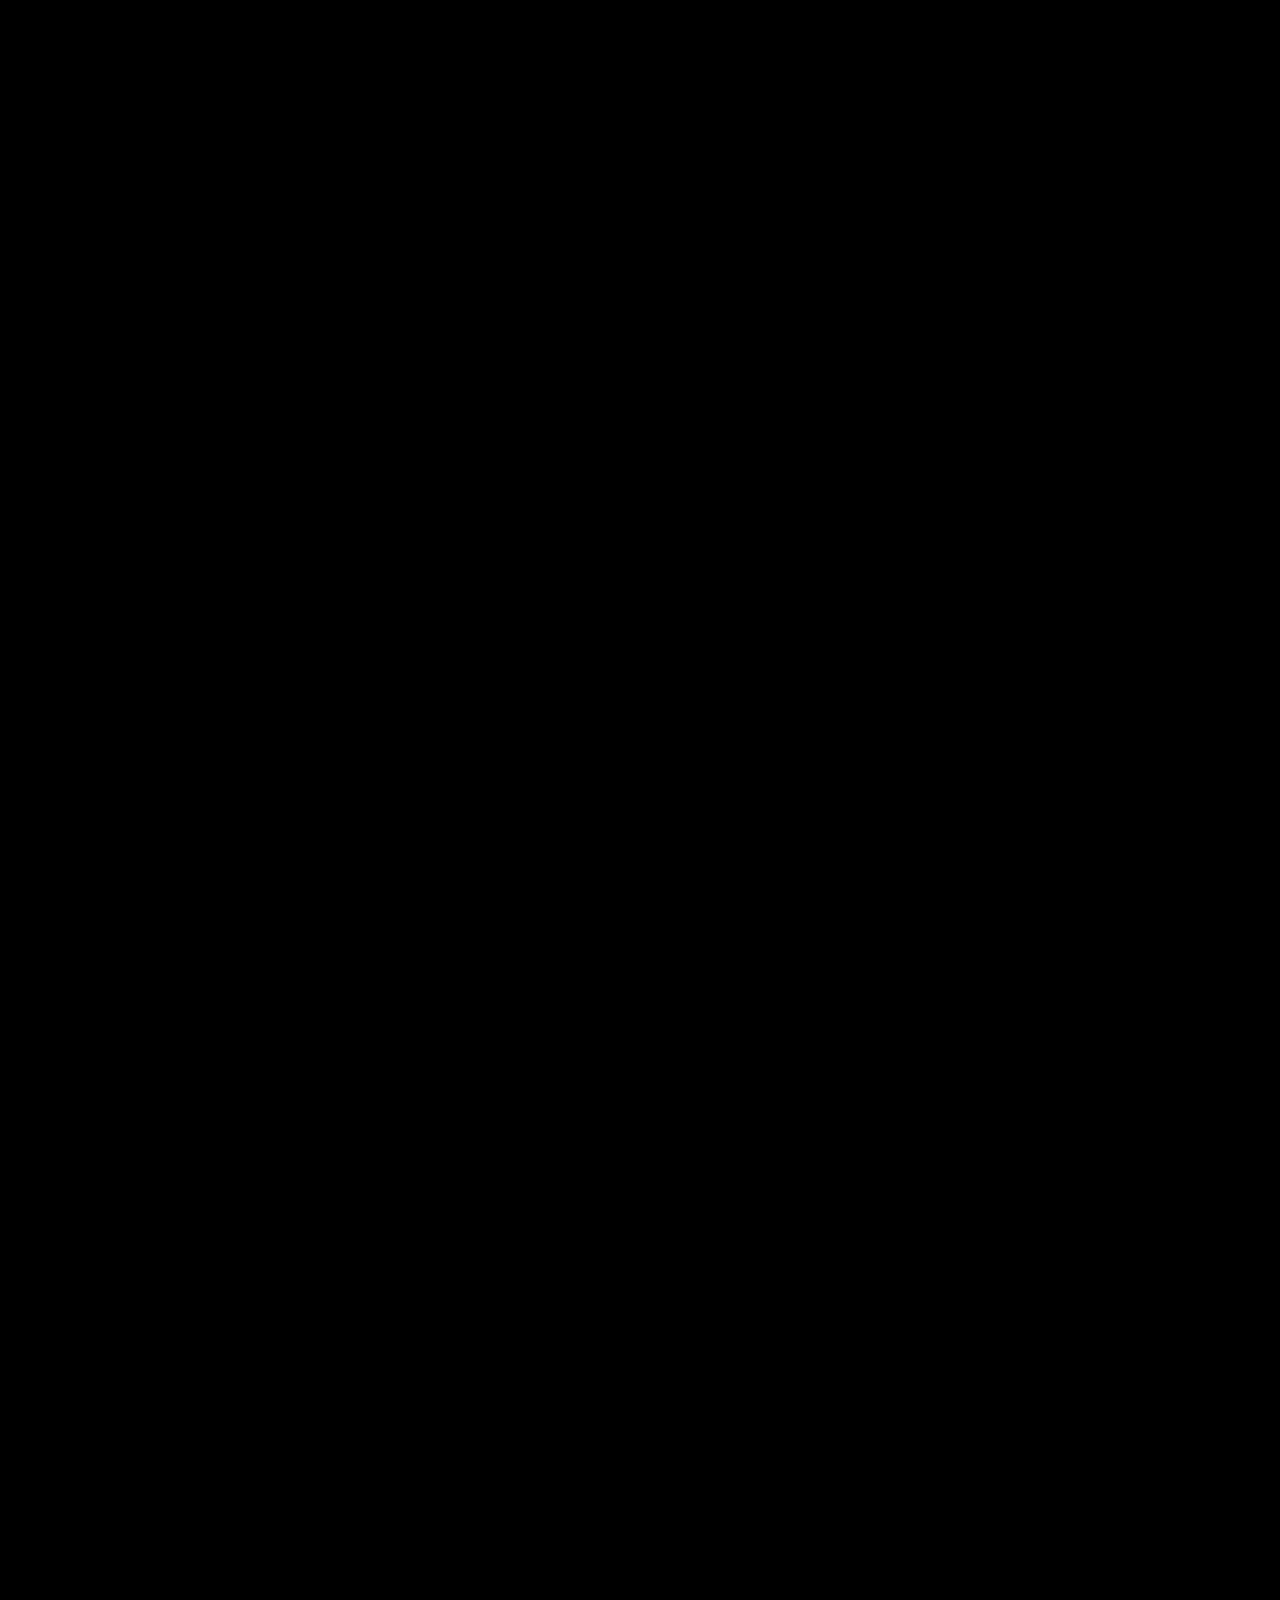
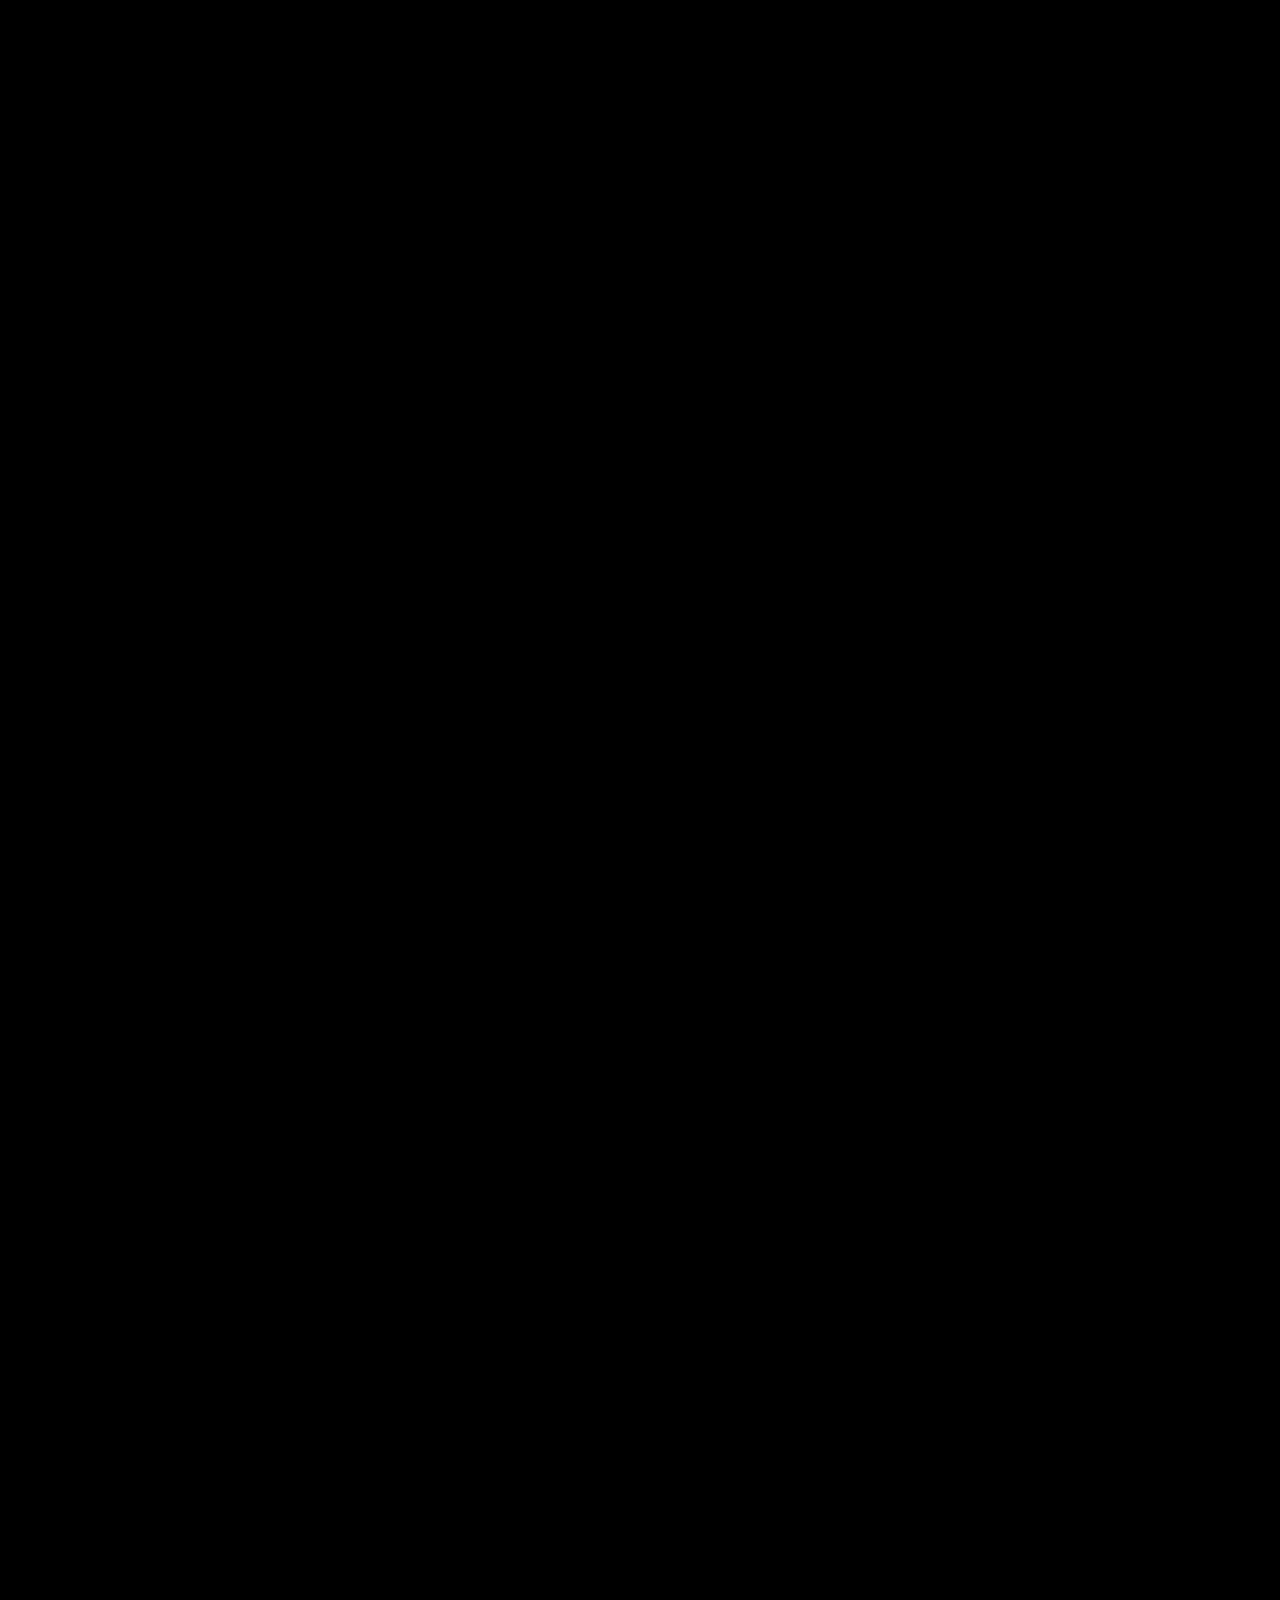
==== commit 3faef3af: "Rename Solly.html to index.html" ====
--- a/index.html
+++ b/index.html
@@ -4,789 +4,629 @@
 <head>
     <meta charset="UTF-8">
     <meta name="viewport" content="width=device-width, initial-scale=1.0, maximum-scale=1.0, user-scalable=no">
-    <title>For my Shirsa ❤️</title>
+    <title>What are the chances?</title>
     <style>
-        body {
+        body,
+        html {
             margin: 0;
             padding: 0;
             background-color: #000000;
             color: #ffffff;
-            font-family: -apple-system, BlinkMacSystemFont, "Segoe UI", Roboto, Helvetica, Arial, sans-serif, "Apple Color Emoji", "Segoe UI Emoji", "Segoe UI Symbol";
+            font-family: 'Inter', 'Roboto', sans-serif;
             overflow-x: hidden;
-            -webkit-tap-highlight-color: transparent;
-        }
-
-        .section {
-            position: relative;
-            width: 100%;
-        }
-
-        /* Section 1: Opening */
-        #s1 {
-            height: 100vh;
-            display: flex;
-            justify-content: center;
-            align-items: center;
+        }
+
+        body {
+            overscroll-behavior: none;
+            user-select: none;
+            -webkit-user-select: none;
+            touch-action: pan-y;
+        }
+
+        /* The total scroll height */
+        #scroll-container {
+            height: 35000px;
+        }
+
+        #ui-layer {
             position: fixed;
-            top: 0;
-            left: 0;
-            right: 0;
-            z-index: 100;
-            pointer-events: none;
-            background-color: #000000;
-        }
-
-        .scroll-text {
-            font-size: 2.8rem;
-            color: #FF8FA3;
-            animation: pulse 2s infinite ease-in-out;
-            letter-spacing: 2px;
-        }
-
-        @keyframes pulse {
-
-            0%,
-            100% {
-                transform: scale(1);
-                opacity: 0.7;
-            }
-
-            50% {
-                transform: scale(1.05);
-                opacity: 1;
-            }
-        }
-
-        /* Section 2: Infinite Heart Bloom */
-        #s2 {
-            height: 1000vh;
-            z-index: 1;
-        }
-
-        .sticky-container {
-            position: sticky;
-            top: 0;
-            height: 100vh;
-            overflow: hidden;
-            background-color: #000000;
-            display: flex;
-            justify-content: center;
-            align-items: center;
-        }
-
-        .scrub-heart {
-            position: absolute;
-            width: 80px;
-            height: 75px;
-            top: 50%;
-            left: 50%;
-            margin-left: -40px;
-            margin-top: -37.5px;
-            transform: scale(0);
-            will-change: transform, opacity;
-        }
-
-        .parallax-particle {
-            position: absolute;
-            pointer-events: none;
-            opacity: 0.6;
-            z-index: 2;
-            will-change: transform;
-        }
-
-        /* Section 3: Mini Love Game */
-        #s3 {
-            height: 100vh;
-            background-color: #000000;
-            display: flex;
-            flex-direction: column;
-            justify-content: center;
-            align-items: center;
-            z-index: 10;
-            box-shadow: 0 -20px 50px rgba(0, 0, 0, 0.8);
-        }
-
-        .game-info {
-            text-align: center;
-            z-index: 20;
-            padding: 0 20px;
-        }
-
-        .game-title {
-            font-size: 3rem;
-            color: #FF4D6D;
-            margin-bottom: 15px;
-            line-height: 1.2;
-            text-shadow: 0 0 15px rgba(255, 77, 109, 0.5);
-        }
-
-        .game-subtitle {
-            font-size: 1.3rem;
-            color: #FF8FA3;
-            margin-bottom: 40px;
-            font-weight: 300;
-        }
-
-        .start-btn {
-            background: linear-gradient(135deg, #FF0000, #4A001F);
-            border: none;
-            padding: 16px 50px;
-            border-radius: 40px;
-            color: white;
-            font-size: 1.3rem;
-            font-weight: 600;
-            cursor: pointer;
-            box-shadow: 0 10px 25px rgba(74, 0, 31, 0.7);
-            transition: transform 0.2s cubic-bezier(0.175, 0.885, 0.32, 1.275), box-shadow 0.2s;
-            -webkit-tap-highlight-color: transparent;
-        }
-
-        .start-btn:active {
-            transform: scale(0.92);
-            box-shadow: 0 5px 15px rgba(74, 0, 31, 0.7);
-        }
-
-        .game-area {
-            position: absolute;
             top: 0;
             left: 0;
             width: 100%;
             height: 100%;
-            overflow: hidden;
             pointer-events: none;
-        }
-
-        .game-ui {
-            position: absolute;
-            top: 40px;
-            left: 30px;
-            right: 30px;
-            display: flex;
-            justify-content: space-between;
-            font-size: 1.6rem;
-            font-weight: 600;
-            color: #FF8FA3;
-            z-index: 20;
-        }
-
-        .emoji-target {
-            position: absolute;
-            font-size: 50px;
-            pointer-events: auto;
-            cursor: pointer;
-            user-select: none;
-            transform: translate(-50%, -50%) scale(0);
-            animation: targetPop 0.8s cubic-bezier(0.175, 0.885, 0.32, 1.275) forwards;
-            filter: drop-shadow(0 0 15px rgba(255, 77, 109, 0.6));
-        }
-
-        @keyframes targetPop {
-            0% {
-                transform: translate(-50%, -50%) scale(0);
-            }
-
-            20% {
-                transform: translate(-50%, -50%) scale(1.2);
-            }
-
-            35% {
-                transform: translate(-50%, -50%) scale(1);
-            }
-
-            80% {
-                transform: translate(-50%, -50%) scale(1);
-                opacity: 1;
-            }
-
-            100% {
-                transform: translate(-50%, -50%) scale(0);
-                opacity: 0;
-            }
-        }
-
-        .burst-particle {
-            position: fixed;
-            font-size: 24px;
-            pointer-events: none;
-            z-index: 9999;
-            animation: burstAnim 0.6s cubic-bezier(0.1, 0.8, 0.3, 1) forwards;
-            transform: translate(-50%, -50%);
-        }
-
-        @keyframes burstAnim {
-            0% {
-                transform: translate(-50%, -50%) scale(1);
-                opacity: 1;
-            }
-
-            100% {
-                transform: translate(calc(-50% + var(--dx)), calc(-50% + var(--dy))) scale(0);
-                opacity: 0;
-            }
-        }
-
-        .game-over {
-            text-align: center;
-            z-index: 20;
-            padding: 40px 30px;
-            animation: fadeIn 0.6s cubic-bezier(0.175, 0.885, 0.32, 1.275) forwards;
-        }
-
-        @keyframes fadeIn {
-            from {
-                opacity: 0;
-                transform: scale(0.8);
-            }
-
-            to {
-                opacity: 1;
-                transform: scale(1);
-            }
-        }
-
-        .game-over h2 {
-            margin: 0 0 10px 0;
-            color: #FF8FA3;
-            font-weight: 300;
-        }
-
-        .game-over h1 {
-            margin: 0 0 20px 0;
-            font-size: 2.8rem;
-            color: #FF0000;
-        }
-
-        .game-over p {
-            color: #ffb3c1;
-            font-size: 1rem;
-            font-weight: 300;
-        }
-
-        /* Section 4: Kiss Debt */
-        #s4 {
-            height: 100vh;
-            background-color: #020001;
-            display: none;
-            justify-content: center;
-            align-items: center;
             z-index: 10;
-        }
-
-        .kiss-card {
-            padding: 60px 40px;
-            text-align: center;
-            transform: translateY(100px);
-            opacity: 0;
-            transition: transform 1.2s cubic-bezier(0.175, 0.885, 0.32, 1.275), opacity 1.2s ease;
-        }
-
-        .kiss-card.visible {
-            transform: translateY(0);
-            opacity: 1;
-        }
-
-        .kiss-number {
-            font-size: 8rem;
-            font-weight: 700;
-            color: #FF0000;
-            margin-bottom: 20px;
-            line-height: 1;
-            transition: transform 0.4s cubic-bezier(0.175, 0.885, 0.32, 1.275);
-            will-change: transform;
-        }
-
-        .kiss-text {
-            font-size: 1.8rem;
-            color: #ffe6ea;
-            font-weight: 300;
-        }
-
-        .kiss-text span {
-            font-weight: 600;
-            color: #FF8FA3;
-        }
-
-        /* Section 5: Final Letter */
-        #s5 {
-            min-height: 150vh;
-            background: linear-gradient(to bottom, #020001, #000000);
-            display: none;
-            flex-direction: column;
-            justify-content: center;
-            align-items: center;
-            padding: 80px 25px;
-            z-index: 10;
-            position: relative;
-            overflow: hidden;
-        }
-
-        .letter-container {
-            max-width: 550px;
-            width: 100%;
-            padding: 0 20px;
-            box-sizing: border-box;
-            z-index: 2;
             display: flex;
             flex-direction: column;
             align-items: center;
-        }
-
-        .typewriter-text {
-            font-size: clamp(1.2rem, 5vw, 1.8rem);
-            line-height: 1.6;
-            color: #fff0f2;
+            justify-content: center;
             text-align: center;
+        }
+
+        #canvas-container {
+            position: fixed;
+            top: 0;
+            left: 0;
+            width: 100%;
+            height: 100%;
+            z-index: 1;
+            pointer-events: none;
+        }
+
+        .header {
+            position: absolute;
+            top: 6vh;
+            width: 100%;
+            text-align: center;
+            transition: opacity 1.5s ease;
+        }
+
+        .header h1 {
+            font-size: clamp(1rem, 4vw, 1.2rem);
+            font-weight: 300;
+            margin: 0;
+            opacity: 0.8;
+            letter-spacing: 0.5px;
+            padding: 0 20px;
+        }
+
+        .header p {
+            font-size: clamp(0.8rem, 3vw, 0.9rem);
+            opacity: 0.5;
+            margin-top: 8px;
+            font-weight: 300;
         }
 
         .cursor {
             display: inline-block;
-            width: 3px;
-            height: clamp(1.2rem, 5vw, 1.8rem);
-            background-color: #FF8FA3;
-            animation: blink 1s infinite;
-            vertical-align: text-bottom;
-            margin-left: 6px;
-            border-radius: 2px;
+            width: 6px;
+            height: 14px;
+            background-color: white;
+            animation: blink 1s step-end infinite;
+            vertical-align: middle;
+            margin-left: 4px;
         }
 
         @keyframes blink {
-
-            0%,
-            100% {
-                opacity: 1;
-            }
-
             50% {
                 opacity: 0;
             }
         }
 
-        .footer-text {
-            margin-top: 60px;
-            text-align: center;
-            font-size: clamp(0.9rem, 3.5vw, 1.2rem);
-            color: #FF8FA3;
+        .center-content {
+            display: flex;
+            flex-direction: column;
+            align-items: center;
+            justify-content: center;
+            transition: opacity 0.5s ease;
+            position: absolute;
+            top: 50%;
+            transform: translateY(-50%);
+            width: 100%;
+        }
+
+        .probability {
+            font-size: clamp(2.5rem, 8vw, 4.5rem);
+            font-weight: 200;
+            margin-bottom: 24px;
+            font-variant-numeric: tabular-nums;
+            text-shadow: 0 0 25px rgba(255, 255, 255, 0.2);
+            letter-spacing: -1px;
+        }
+
+        .subtext {
+            font-size: clamp(1rem, 4vw, 1.2rem);
+            font-weight: 300;
+            opacity: 0.6;
+            max-width: 80%;
+            line-height: 1.5;
+            transition: opacity 0.4s ease;
+        }
+
+        /* Final reveal specific styles */
+        #final-reveal {
+            position: absolute;
+            display: flex;
+            flex-direction: column;
+            align-items: center;
+            justify-content: center;
+            width: 100%;
+            height: 100%;
             opacity: 0;
-            transition: opacity 3s ease;
+            pointer-events: none;
+        }
+
+        #final-number {
+            font-size: clamp(4rem, 15vw, 8rem);
+            font-weight: 200;
+            text-shadow: 0 0 40px rgba(255, 255, 255, 0.9);
+            margin-bottom: 20px;
+            opacity: 0;
+            transition: opacity 1s ease;
+        }
+
+        #final-text {
+            font-size: clamp(1rem, 4vw, 1.3rem);
             font-weight: 300;
-        }
-
-        .final-heart {
-            font-size: 4rem;
-            color: #4A001F;
+            opacity: 0;
+            transition: opacity 2s ease;
+            color: #eeeeee;
+        }
+
+        .heart-container {
+            display: flex;
+            flex-direction: column;
+            align-items: center;
+            justify-content: center;
+            opacity: 0;
+            position: absolute;
+            transition: opacity 2s ease;
+        }
+
+        .heart {
+            color: #ff3366;
+            font-size: clamp(3rem, 10vw, 5rem);
+            animation: pulse 2.5s infinite ease-in-out;
+            text-shadow: 0 0 40px rgba(255, 51, 102, 0.7);
+            margin-bottom: 10px;
+        }
+
+        .handwritten {
+            font-family: 'Caveat', cursive, sans-serif;
+            font-size: clamp(1.5rem, 6vw, 2.2rem);
             margin-top: 30px;
-            animation: heartbeat 1.5s infinite;
-            display: inline-block;
-            will-change: transform;
-        }
-
-        @keyframes heartbeat {
-
-            0%,
+            color: #ffffff;
+            white-space: pre-line;
+            text-shadow: 0 0 15px rgba(255, 255, 255, 0.4);
+            opacity: 0;
+            transition: opacity 3s ease 1s;
+        }
+
+        .for-shirsa {
+            font-family: 'Inter', sans-serif;
+            font-size: clamp(0.9rem, 3vw, 1.1rem);
+            margin-top: 40px;
+            opacity: 0;
+            color: #ffb3c6;
+            letter-spacing: 3px;
+            text-transform: uppercase;
+            font-weight: 300;
+            transition: opacity 3s ease 2.5s;
+        }
+
+        .day-tracker {
+            font-family: 'Inter', sans-serif;
+            font-size: clamp(0.8rem, 2.5vw, 0.9rem);
+            margin-top: 20px;
+            opacity: 0;
+            color: #aaaaaa;
+            letter-spacing: 1px;
+            font-weight: 300;
+            transition: opacity 3s ease 3.5s;
+        }
+
+        @keyframes pulse {
+            0% {
+                transform: scale(1);
+                filter: drop-shadow(0 0 20px rgba(255, 51, 102, 0.5));
+            }
+
+            50% {
+                transform: scale(1.08);
+                filter: drop-shadow(0 0 40px rgba(255, 51, 102, 0.8));
+            }
+
             100% {
                 transform: scale(1);
-            }
-
-            15% {
-                transform: scale(1.15);
-            }
-
-            30% {
-                transform: scale(1);
-            }
-
-            45% {
-                transform: scale(1.15);
-            }
-        }
-
-        .falling-particle {
-            position: absolute;
-            top: -50px;
-            color: #FF8FA3;
-            pointer-events: none;
-            animation: fall linear forwards;
-            opacity: 0;
-            z-index: 1;
-        }
-
-        @keyframes fall {
-            0% {
-                transform: translateY(0) rotate(0deg);
-                opacity: 0;
-            }
-
-            10% {
-                opacity: 0.7;
-            }
-
-            80% {
-                opacity: 0.7;
-            }
-
-            100% {
-                transform: translateY(160vh) rotate(360deg);
-                opacity: 0;
-            }
-        }
+                filter: drop-shadow(0 0 20px rgba(255, 51, 102, 0.5));
+            }
+        }
+
+        /* Loading fonts */
+        @import url('https://fonts.googleapis.com/css2?family=Caveat:wght@400;500&family=Inter:wght@200;300;400&display=swap');
     </style>
 </head>
 
 <body>
 
-    <!-- Section 1 -->
-    <div id="s1" class="section">
-        <div class="scroll-text">Scroll Down ❤️</div>
+    <div id="scroll-container"></div>
+
+    <div id="canvas-container">
+        <canvas id="bg-canvas"></canvas>
     </div>
 
-    <!-- Section 2 -->
-    <div id="s2" class="section">
-        <div class="sticky-container">
-            <div id="heart-container" style="position:absolute; width:100%; height:100%; z-index:1;"></div>
-            <div id="particles-container"
-                style="position:absolute; width:100%; height:100%; z-index:2; overflow:hidden;"></div>
+    <div id="ui-layer">
+        <div class="header" id="header">
+            <h1>What are the chances that I would find you?</h1>
+            <p>Calculating<span class="cursor"></span></p>
         </div>
-    </div>
-
-    <!-- Section 3 -->
-    <div id="s3" class="section">
-        <div class="game-info">
-            <div class="game-title">Catch all the love before it disappears! 💋❤️</div>
-            <div class="game-subtitle">You only have 10 seconds.</div>
-            <button class="start-btn" id="start-btn">Start</button>
+
+        <div class="center-content" id="main-content">
+            <div class="probability" id="probability-text">1 in 2</div>
+            <div class="subtext" id="subtext">Like flipping a coin.</div>
         </div>
-        <div class="game-area" id="game-area"></div>
-        <div class="game-ui" id="game-ui" style="display: none;">
-            <div id="score-counter">0</div>
-            <div id="time-counter">10s</div>
-        </div>
-        <div class="game-over" id="game-over" style="display: none;">
-            <h2>Time's Up!</h2>
-            <h1 id="final-score-text">You caught 0 loves ❤️</h1>
-            <p>Scroll down to continue...</p>
-        </div>
-    </div>
-
-    <!-- Section 4 -->
-    <div id="s4" class="section">
-        <div class="kiss-card">
-            <div class="kiss-number" id="kiss-number">0</div>
-            <div class="kiss-text">You have to give me <span id="kiss-number-inline">0</span> kisses 💋</div>
-        </div>
-    </div>
-
-    <!-- Section 5 -->
-    <div id="s5" class="section">
-        <div class="letter-container">
-            <div class="typewriter-text" id="typewriter-text"></div>
-            <div class="footer-text">
-                Made with love by urs forever ❤️<br>
-                <div class="final-heart">❤️</div>
+
+        <div id="final-reveal">
+            <div id="final-number">1</div>
+            <div id="final-text">Because there was only ever one you.</div>
+
+            <div class="heart-container" id="heart-container">
+                <div class="heart">❤️</div>
+                <div class="handwritten" id="handwritten-text">Out of infinite possibilities,<br>somehow I met my
+                    favorite person.</div>
+                <div class="for-shirsa" id="for-shirsa">For my Shirsa ❤️</div>
+                <div class="day-tracker" id="day-tracker">Day #2 of making surprise websites untill marriage</div>
             </div>
         </div>
     </div>
 
     <script>
-        // --- Section 2: Heart Bloom Initialization ---
-        const heartColors = ['#4A001F', '#FF0000', '#FF4D6D', '#FF8FA3', '#FF4D6D', '#FF0000'];
-        const numHearts = 35; // Number of hearts for a long sequence
+        // Smooth scroll implementation
+        let currentScroll = 0;
+        let targetScroll = 0;
+        let maxScroll = 0;
+        let progress = 0;
+
+        function updateScrollLimits() {
+            maxScroll = Math.max(1, document.getElementById('scroll-container').scrollHeight - window.innerHeight);
+        }
+        window.addEventListener('resize', updateScrollLimits);
+        updateScrollLimits();
+
+        window.addEventListener('scroll', () => {
+            targetScroll = window.scrollY;
+        }, { passive: true });
+
+        // Canvas setup
+        const canvas = document.getElementById('bg-canvas');
+        const ctx = canvas.getContext('2d');
+        let width, height, cx, cy;
+
+        function resizeCanvas() {
+            width = window.innerWidth;
+            height = window.innerHeight;
+            canvas.width = width;
+            canvas.height = height;
+            cx = width / 2;
+            cy = height / 2;
+        }
+        window.addEventListener('resize', resizeCanvas);
+        resizeCanvas();
+
+        // DOM Elements
+        const header = document.getElementById('header');
+        const mainContent = document.getElementById('main-content');
+        const probText = document.getElementById('probability-text');
+        const subtext = document.getElementById('subtext');
+
+        const finalReveal = document.getElementById('final-reveal');
+        const finalNumber = document.getElementById('final-number');
+        const finalText = document.getElementById('final-text');
         const heartContainer = document.getElementById('heart-container');
-
-        for (let i = 0; i < numHearts; i++) {
-            const h = document.createElement('div');
-            h.className = 'scrub-heart';
-
-            // Last heart is pure black to transition into the next section
-            let color = (i === numHearts - 1) ? '#000000' : heartColors[i % heartColors.length];
-            h.style.color = color;
-
-            h.innerHTML = `<svg width="100%" height="100%" viewBox="0 0 32 29.6"><path fill="currentColor" d="M23.6,0c-3.4,0-6.3,2.7-7.6,5.6C14.7,2.7,11.8,0,8.4,0C3.8,0,0,3.8,0,8.4c0,9.4,9.5,11.9,16,21.2c6.1-9.3,16-12.1,16-21.2C32,3.8,28.2,0,23.6,0z"/></svg>`;
-            heartContainer.appendChild(h);
-        }
-
-        // Parallax Particles Initialization
-        const particleContainer = document.getElementById('particles-container');
-        for (let i = 0; i < 30; i++) {
-            const p = document.createElement('div');
-            p.className = 'parallax-particle';
-            p.innerText = ['❤️', '✨', '💖'][Math.floor(Math.random() * 3)];
-            p.style.left = (Math.random() * 100) + 'vw';
-            p.style.top = (Math.random() * 100) + 'vh';
-            const depth = 0.5 + Math.random() * 2;
-            p.setAttribute('data-depth', depth);
-            p.style.fontSize = (10 + Math.random() * 15) + 'px';
-            particleContainer.appendChild(p);
-        }
-
-        // --- Scroll Setup, Fade Out, and Heart Scrubbing ---
-        const s1 = document.getElementById('s1');
-        const s2 = document.getElementById('s2');
-        const hearts = document.querySelectorAll('.scrub-heart');
-        const particles = document.querySelectorAll('.parallax-particle');
-
-        let ticking = false;
-
-        function updateScrollEffects() {
-            const scrollY = window.scrollY;
-
-            // Fade out Section 1
-            let opacity = 1 - (scrollY / 250);
-            s1.style.opacity = Math.max(0, opacity);
-            if (scrollY > 300) {
-                s1.style.pointerEvents = 'none';
+        const handwrittenText = document.getElementById('handwritten-text');
+        const forShirsa = document.getElementById('for-shirsa');
+        const dayTracker = document.getElementById('day-tracker');
+
+        // Number Formatting
+        function formatSuperLarge(power) {
+            if (power < 15) return Math.pow(10, power).toLocaleString();
+            if (power < 1000) return `10^${Math.floor(power)}`;
+            if (power < 1000000) return `10^${Math.floor(power).toLocaleString()}`;
+            return `10^(10^${Math.floor(Math.log10(power))})`;
+        }
+
+        // Section configurations mapping scroll progress to events
+        const sections = [
+            { start: 0.00, end: 0.08, text: "Like flipping a coin." },
+            { start: 0.08, end: 0.16, text: "Like rolling the perfect number." },
+            { start: 0.16, end: 0.30, text: "Finding one among millions." },
+            { start: 0.30, end: 0.45, text: "Suppose every star was another chance." },
+            { start: 0.45, end: 0.60, text: "Still not unlikely enough." },
+            { start: 0.60, end: 0.75, text: "Even infinite universes don't feel like enough chances." },
+            { start: 0.75, end: 0.82, text: "" }, // Freeze
+            { start: 0.82, end: 1.00, text: "" }  // Reveal
+        ];
+
+        let lastText = "";
+
+        // Particle Engines
+        const particles = [];
+        const universes = [];
+
+        // Initialize starfield/dots
+        for (let i = 0; i < 3000; i++) {
+            particles.push({
+                x: (Math.random() - 0.5) * 4000,
+                y: (Math.random() - 0.5) * 4000,
+                z: Math.random() * 4000 + 10,
+                baseSize: Math.random() * 2 + 0.5,
+                hue: Math.random() > 0.8 ? Math.random() * 40 + 200 : 255, // Mostly white, some blue
+                sat: Math.random() > 0.8 ? 80 : 0
+            });
+        }
+
+        // Initialize universes
+        for (let i = 0; i < 500; i++) {
+            universes.push({
+                x: (Math.random() - 0.5) * 8000,
+                y: (Math.random() - 0.5) * 8000,
+                z: Math.random() * 8000 + 100,
+                size: Math.random() * 100 + 30,
+                color: `hsla(${Math.random() * 360}, 60%, 50%, 0.5)`
+            });
+        }
+
+        // Wireframe drawing for coin/dice
+        function drawWireframe(type, rotX, rotY, scale) {
+            ctx.save();
+            ctx.translate(cx, cy - 80);
+            ctx.scale(scale, scale);
+            ctx.strokeStyle = 'rgba(255, 255, 255, 0.4)';
+            ctx.lineWidth = 1.5;
+
+            if (type === 'coin') {
+                ctx.beginPath();
+                for (let i = 0; i <= Math.PI * 2.1; i += 0.1) {
+                    let x = Math.cos(i) * 60;
+                    let z = Math.sin(i) * 60;
+
+                    let rx = x * Math.cos(rotY) - z * Math.sin(rotY);
+                    let rz = x * Math.sin(rotY) + z * Math.cos(rotY);
+                    let ry = rx * Math.sin(rotX) + rz * Math.cos(rotX);
+
+                    if (i === 0) ctx.moveTo(rx, ry);
+                    else ctx.lineTo(rx, ry);
+                }
+                ctx.stroke();
+            } else if (type === 'dice') {
+                const size = 40;
+                const v = [
+                    [-1, -1, -1], [1, -1, -1], [1, 1, -1], [-1, 1, -1],
+                    [-1, -1, 1], [1, -1, 1], [1, 1, 1], [-1, 1, 1]
+                ];
+                const edges = [
+                    [0, 1], [1, 2], [2, 3], [3, 0],
+                    [4, 5], [5, 6], [6, 7], [7, 4],
+                    [0, 4], [1, 5], [2, 6], [3, 7]
+                ];
+                ctx.beginPath();
+                edges.forEach(e => {
+                    let project = (pt) => {
+                        let x = pt[0] * size, y = pt[1] * size, z = pt[2] * size;
+                        let x1 = x * Math.cos(rotY) - z * Math.sin(rotY);
+                        let z1 = x * Math.sin(rotY) + z * Math.cos(rotY);
+                        let y1 = y * Math.cos(rotX) - z1 * Math.sin(rotX);
+                        return { x: x1, y: y1 };
+                    };
+                    let p1 = project(v[e[0]]), p2 = project(v[e[1]]);
+                    ctx.moveTo(p1.x, p1.y);
+                    ctx.lineTo(p2.x, p2.y);
+                });
+                ctx.stroke();
+            }
+            ctx.restore();
+        }
+
+        let time = 0;
+
+        function updateUI(p) {
+            // Text logic
+            let currentText = "";
+            for (let sec of sections) {
+                if (p >= sec.start && p < sec.end) {
+                    currentText = sec.text;
+                    break;
+                }
+            }
+
+            if (currentText !== lastText) {
+                subtext.style.opacity = 0;
+                setTimeout(() => {
+                    subtext.innerText = currentText;
+                    if (currentText !== "" && p < 0.75) subtext.style.opacity = 1;
+                }, 200);
+                lastText = currentText;
+            }
+
+            // Math/Counter logic
+            if (p < 0.08) {
+                let den = Math.floor(2 + (p / 0.08) * 4);
+                probText.innerText = `1 in ${den}`;
+            } else if (p < 0.16) {
+                let den = Math.floor(6 + ((p - 0.08) / 0.08) * 94);
+                probText.innerText = `1 in ${den}`;
+            } else if (p < 0.30) {
+                let logMin = 2, logMax = 6;
+                let t = (p - 0.16) / 0.14;
+                let val = Math.pow(10, logMin + t * (logMax - logMin));
+                probText.innerText = `1 in ${Math.floor(val).toLocaleString()}`;
+            } else if (p < 0.45) {
+                let logMin = 6, logMax = 15;
+                let t = (p - 0.30) / 0.15;
+                let val = logMin + t * (logMax - logMin);
+                probText.innerText = `1 in ${formatSuperLarge(val)}`;
+            } else if (p < 0.60) {
+                let logMin = 15, logMax = 100;
+                let t = (p - 0.45) / 0.15;
+                let val = logMin + t * (logMax - logMin);
+                probText.innerText = `1 in ${formatSuperLarge(val)}`;
+            } else if (p < 0.75) {
+                let logMin = Math.log10(100), logMax = 12; // up to 10^(10^12)
+                let t = (p - 0.60) / 0.15;
+                let powerOfPower = Math.pow(10, logMin + t * (logMax - logMin));
+                probText.innerText = `1 in 10^(${formatSuperLarge(powerOfPower)})`;
+            }
+
+            // Section 6 & 7 Logic
+            if (p >= 0.75) {
+                mainContent.style.opacity = 0;
             } else {
-                s1.style.pointerEvents = 'auto';
-            }
-
-            // Scrub Hearts
-            const totalScroll = s2.offsetHeight - window.innerHeight;
-            let progress = scrollY / totalScroll;
-            if (progress < 0) progress = 0;
-
-            hearts.forEach((h, i) => {
-                const startP = i * 0.022; // 35 hearts * 0.022 = 0.77 max start progress
-                if (progress < startP) {
-                    h.style.transform = `scale(0)`;
-                    h.style.opacity = 0;
+                mainContent.style.opacity = 1;
+            }
+
+            if (p >= 0.80) {
+                header.style.opacity = 0;
+            } else {
+                header.style.opacity = 1;
+            }
+
+            if (p >= 0.82 && p < 0.86) {
+                finalReveal.style.opacity = 1;
+                finalNumber.style.opacity = 1;
+                finalNumber.innerText = "Probability found.";
+                finalNumber.style.fontSize = "clamp(2rem, 6vw, 3rem)";
+                finalNumber.style.textShadow = "0 0 20px rgba(255,255,255,0.5)";
+                finalText.style.opacity = 0;
+                heartContainer.style.opacity = 0;
+            } else if (p >= 0.86 && p < 0.90) {
+                finalReveal.style.opacity = 1;
+                finalNumber.style.opacity = 1;
+                finalNumber.innerText = "1";
+                finalNumber.style.fontSize = "clamp(6rem, 20vw, 12rem)";
+                finalNumber.style.textShadow = "0 0 50px rgba(255,255,255,1)";
+                finalText.style.opacity = 1;
+                heartContainer.style.opacity = 0;
+            } else if (p >= 0.90) {
+                finalReveal.style.opacity = 1;
+                finalNumber.style.opacity = 0;
+                finalText.style.opacity = 0;
+                heartContainer.style.opacity = 1;
+
+                if (p >= 0.94) {
+                    handwrittenText.style.opacity = 1;
                 } else {
-                    const localP = progress - startP;
-                    let scale = localP * 450; // Reaches scale ~100 nicely before progress 1
-                    h.style.transform = `translate3d(0, 0, 0) scale(${scale})`;
-                    h.style.opacity = 1;
+                    handwrittenText.style.opacity = 0;
                 }
-            });
-
-            // Parallax Particles
-            particles.forEach(p => {
-                const depth = parseFloat(p.getAttribute('data-depth'));
-                let y = - (scrollY * depth) % (window.innerHeight + 100);
-                p.style.transform = `translate3d(0, ${y}px, 0)`;
-            });
-
-            ticking = false;
-        }
-
-        window.addEventListener('scroll', () => {
-            if (!ticking) {
-                window.requestAnimationFrame(updateScrollEffects);
-                ticking = true;
-            }
-        });
-
-        // Initial call
-        updateScrollEffects();
-
-        // --- Section 3: Mini Love Game ---
-        let gameScore = 0;
-        let gameTimer = 10;
-        let gameInterval;
-        let spawnInterval;
-        window.globalScore = 0;
-
-        const startBtn = document.getElementById('start-btn');
-        const gameUi = document.getElementById('game-ui');
-        const gameArea = document.getElementById('game-area');
-        const gameOver = document.getElementById('game-over');
-        const scoreCounter = document.getElementById('score-counter');
-        const timeCounter = document.getElementById('time-counter');
-        const finalScoreText = document.getElementById('final-score-text');
-
-        startBtn.addEventListener('click', () => {
-            document.querySelector('.game-info').style.display = 'none';
-            gameUi.style.display = 'flex';
-            gameScore = 0;
-            gameTimer = 10;
-            scoreCounter.innerText = gameScore;
-            timeCounter.innerText = gameTimer + 's';
-
-            gameInterval = setInterval(() => {
-                gameTimer--;
-                timeCounter.innerText = gameTimer + 's';
-                if (gameTimer <= 0) endGame();
-            }, 1000);
-
-            spawnInterval = setInterval(spawnEmoji, 350);
-        });
-
-        function spawnEmoji() {
-            const emojis = ['❤️', '💋', '❤️', '💕', '💋'];
-            const el = document.createElement('div');
-            el.className = 'emoji-target';
-            el.innerText = emojis[Math.floor(Math.random() * emojis.length)];
-
-            const x = 15 + Math.random() * 70;
-            const y = 15 + Math.random() * 70;
-            el.style.left = x + '%';
-            el.style.top = y + '%';
-
-            const handleTap = (e) => {
-                e.preventDefault();
-                if (!el.parentElement) return;
-
-                if (navigator.vibrate) {
-                    try { navigator.vibrate(40); } catch (err) { }
+
+                if (p >= 0.97) {
+                    forShirsa.style.opacity = 1;
+                    dayTracker.style.opacity = 1;
+                } else {
+                    forShirsa.style.opacity = 0;
+                    dayTracker.style.opacity = 0;
                 }
-
-                gameScore++;
-                scoreCounter.innerText = gameScore;
-                window.globalScore = gameScore;
-
-                let clientX, clientY;
-                if (e.touches && e.touches.length > 0) {
-                    clientX = e.touches[0].clientX;
-                    clientY = e.touches[0].clientY;
-                } else {
-                    clientX = e.clientX;
-                    clientY = e.clientY;
-                }
-                createBurst(clientX, clientY);
-                el.remove();
-            };
-
-            el.addEventListener('touchstart', handleTap, { passive: false });
-            el.addEventListener('mousedown', handleTap);
-
-            gameArea.appendChild(el);
-
-            setTimeout(() => {
-                if (el.parentElement) el.remove();
-            }, 800);
-        }
-
-        function createBurst(x, y) {
-            for (let i = 0; i < 7; i++) {
-                const p = document.createElement('div');
-                p.innerText = ['❤️', '💋', '✨'][Math.floor(Math.random() * 3)];
-                p.className = 'burst-particle';
-                p.style.left = x + 'px';
-                p.style.top = y + 'px';
-                p.style.setProperty('--dx', ((Math.random() - 0.5) * 160) + 'px');
-                p.style.setProperty('--dy', ((Math.random() - 0.5) * 160) + 'px');
-                document.body.appendChild(p);
-                setTimeout(() => { if (p.parentElement) p.remove(); }, 600);
-            }
-        }
-
-        function endGame() {
-            clearInterval(gameInterval);
-            clearInterval(spawnInterval);
-            gameArea.innerHTML = '';
-            gameUi.style.display = 'none';
-            gameOver.style.display = 'block';
-            finalScoreText.innerText = `You caught ${gameScore} loves ❤️`;
-
-            document.getElementById('s4').style.display = 'flex';
-            document.getElementById('s5').style.display = 'flex';
-        }
-
-        // --- Section 4: Kiss Debt Animation ---
-        function animateKissDebt() {
-            const target = window.globalScore || 0;
-            const card = document.querySelector('.kiss-card');
-            card.classList.add('visible');
-
-            const numEl = document.getElementById('kiss-number');
-            const numInline = document.getElementById('kiss-number-inline');
-
-            if (target === 0) {
-                numEl.innerText = 0;
-                numInline.innerText = 0;
-                return;
-            }
-
-            let current = 0;
-            const duration = 1800; // ms
-            const intervalTime = 30;
-            const increment = target / (duration / intervalTime);
-
-            const timer = setInterval(() => {
-                current += increment;
-                if (current >= target) {
-                    current = target;
-                    clearInterval(timer);
-                    numEl.style.transform = 'scale(1.25)';
-                    setTimeout(() => numEl.style.transform = 'scale(1)', 300);
-                }
-                const val = Math.round(current);
-                numEl.innerText = val;
-                numInline.innerText = val;
-            }, intervalTime);
-        }
-
-        // --- Section 5: Typewriter Letter ---
-        function typeLetter() {
-            const text = "To my dearest Shirsa,\n\nEvery scroll brought u through little pieces of my heart.\nEvery heart, every kiss, every tiny animation was made for you.\n\nNo mattr how many hearts appeared,\ntheres still one more inside me waiting to bloom whenever I see you smile.\n\nFor my Shirsa ❤️";
-            const container = document.getElementById('typewriter-text');
-            let i = 0;
-
-            container.innerHTML = '<span class="cursor"></span>';
-            const cursor = container.querySelector('.cursor');
-
-            function type() {
-                if (i < text.length) {
-                    const char = text.charAt(i);
-                    const span = document.createElement('span');
-                    if (char === '\n') {
-                        span.innerHTML = '<br>';
-                    } else {
-                        span.innerText = char;
-                    }
-                    container.insertBefore(span, cursor);
-                    i++;
-                    setTimeout(type, 35 + Math.random() * 40); // Natural random typing speed
-                } else {
-                    setTimeout(() => {
-                        document.querySelector('.footer-text').style.opacity = 1;
-                    }, 1200);
-                }
-            }
-            setTimeout(type, 1000); // Initial delay
-        }
-
-        function startFallingParticles() {
-            const container = document.getElementById('s5');
-            setInterval(() => {
-                const p = document.createElement('div');
-                p.className = 'falling-particle';
-                p.innerText = ['❤️', '💕', '💗'][Math.floor(Math.random() * 3)];
-                p.style.left = (Math.random() * 95) + 'vw';
-                const duration = 6 + Math.random() * 5;
-                p.style.animationDuration = duration + 's';
-                p.style.fontSize = (8 + Math.random() * 14) + 'px';
-                container.appendChild(p);
-                setTimeout(() => { if (p.parentElement) p.remove(); }, duration * 1000);
-            }, 600);
-        }
-
-        // --- Intersection Observers ---
-        const observer = new IntersectionObserver((entries) => {
-            entries.forEach(entry => {
-                // Section 4
-                if (entry.target.id === 's4') {
-                    if (entry.isIntersecting && entry.intersectionRatio > 0.4) {
-                        if (!window.kissDebtAnimated) {
-                            animateKissDebt();
-                            window.kissDebtAnimated = true;
+            } else {
+                finalReveal.style.opacity = 0;
+                finalNumber.style.opacity = 0;
+                finalText.style.opacity = 0;
+            }
+        }
+
+        function loop() {
+            // Smooth lerp for scroll
+            currentScroll += (targetScroll - currentScroll) * 0.08;
+            progress = Math.max(0, Math.min(1, currentScroll / maxScroll));
+
+            time += 0.016;
+            ctx.clearRect(0, 0, width, height);
+
+            updateUI(progress);
+
+            // Shape animations
+            if (progress < 0.08) {
+                drawWireframe('coin', time * 2, time * 3, 1 - (progress / 0.08));
+            } else if (progress >= 0.08 && progress < 0.16) {
+                let local = (progress - 0.08) / 0.08;
+                let scale = Math.sin(local * Math.PI);
+                drawWireframe('dice', time * 1.5, time * 2.2, scale);
+            }
+
+            // Particle / Universe simulation
+            if (progress >= 0.16 && progress < 0.75) {
+                let speed = 0;
+                if (progress < 0.30) speed = 5;
+                else if (progress < 0.45) speed = 25;
+                else if (progress < 0.60) speed = 80;
+                else speed = 300;
+
+                let fov = 400;
+
+                // Draw Stars/Galaxies
+                if (progress < 0.65) {
+                    let numParts = progress < 0.30 ? Math.floor(((progress - 0.16) / 0.14) * 3000) : 3000;
+                    ctx.globalCompositeOperation = 'screen';
+
+                    for (let i = 0; i < numParts; i++) {
+                        let p = particles[i];
+                        p.z -= speed;
+                        if (p.z <= 1) p.z = 4000;
+
+                        let scale = fov / p.z;
+                        let x2d = (p.x * scale) + cx;
+                        let y2d = (p.y * scale) + cy;
+
+                        if (x2d > 0 && x2d < width && y2d > 0 && y2d < height) {
+                            ctx.beginPath();
+                            ctx.arc(x2d, y2d, p.baseSize * scale, 0, Math.PI * 2);
+
+                            if (progress > 0.35) {
+                                ctx.fillStyle = `hsla(${p.hue}, ${p.sat}%, 80%, ${Math.min(1, scale)})`;
+                            } else {
+                                ctx.fillStyle = `rgba(255,255,255, ${Math.min(1, scale)})`;
+                            }
+                            ctx.fill();
                         }
                     }
+                    ctx.globalCompositeOperation = 'source-over';
                 }
-                // Section 5
-                if (entry.target.id === 's5') {
-                    if (entry.isIntersecting && entry.intersectionRatio > 0.25) {
-                        if (!window.letterAnimated) {
-                            typeLetter();
-                            startFallingParticles();
-                            window.letterAnimated = true;
+
+                // Draw Universes
+                if (progress >= 0.45) {
+                    let numUni = progress < 0.60 ? Math.floor(((progress - 0.45) / 0.15) * 500) : 500;
+                    ctx.globalCompositeOperation = 'screen';
+
+                    for (let i = 0; i < numUni; i++) {
+                        let u = universes[i];
+                        u.z -= speed * 0.8;
+                        if (u.z <= 1) u.z = 8000;
+
+                        let scale = fov / u.z;
+                        let x2d = (u.x * scale) + cx;
+                        let y2d = (u.y * scale) + cy;
+
+                        if (x2d > 0 && x2d < width && y2d > 0 && y2d < height) {
+                            ctx.globalAlpha = Math.min(0.6, scale);
+                            let grad = ctx.createRadialGradient(x2d, y2d, 0, x2d, y2d, u.size * scale);
+                            grad.addColorStop(0, u.color);
+                            grad.addColorStop(1, 'transparent');
+                            ctx.fillStyle = grad;
+
+                            ctx.beginPath();
+                            ctx.arc(x2d, y2d, u.size * scale, 0, Math.PI * 2);
+                            ctx.fill();
                         }
                     }
+                    ctx.globalAlpha = 1;
+                    ctx.globalCompositeOperation = 'source-over';
                 }
-            });
-        }, { threshold: [0, 0.25, 0.4, 0.5, 1.0] });
-
-        observer.observe(document.getElementById('s2'));
-        observer.observe(document.getElementById('s4'));
-        observer.observe(document.getElementById('s5'));
-
+            }
+
+            // Final drifting stars background
+            if (progress >= 0.86) {
+                ctx.fillStyle = 'rgba(255,255,255,0.8)';
+                for (let i = 0; i < 150; i++) {
+                    let p = particles[i];
+                    p.y -= 0.3; // drift up
+                    p.x += Math.sin(time * 0.5 + i) * 0.2;
+                    if (p.y < -2000) p.y = 2000;
+
+                    let scale = 400 / p.z;
+                    let x2d = (p.x * scale) + cx;
+                    let y2d = (p.y * scale) + cy;
+
+                    ctx.globalAlpha = Math.sin(time + i) * 0.3 + 0.5;
+                    ctx.beginPath();
+                    ctx.arc(x2d, y2d, p.baseSize * scale * 0.8, 0, Math.PI * 2);
+                    ctx.fill();
+                }
+                ctx.globalAlpha = 1;
+            }
+
+            requestAnimationFrame(loop);
+        }
+
+        // Start animation
+        loop();
     </script>
 </body>
 
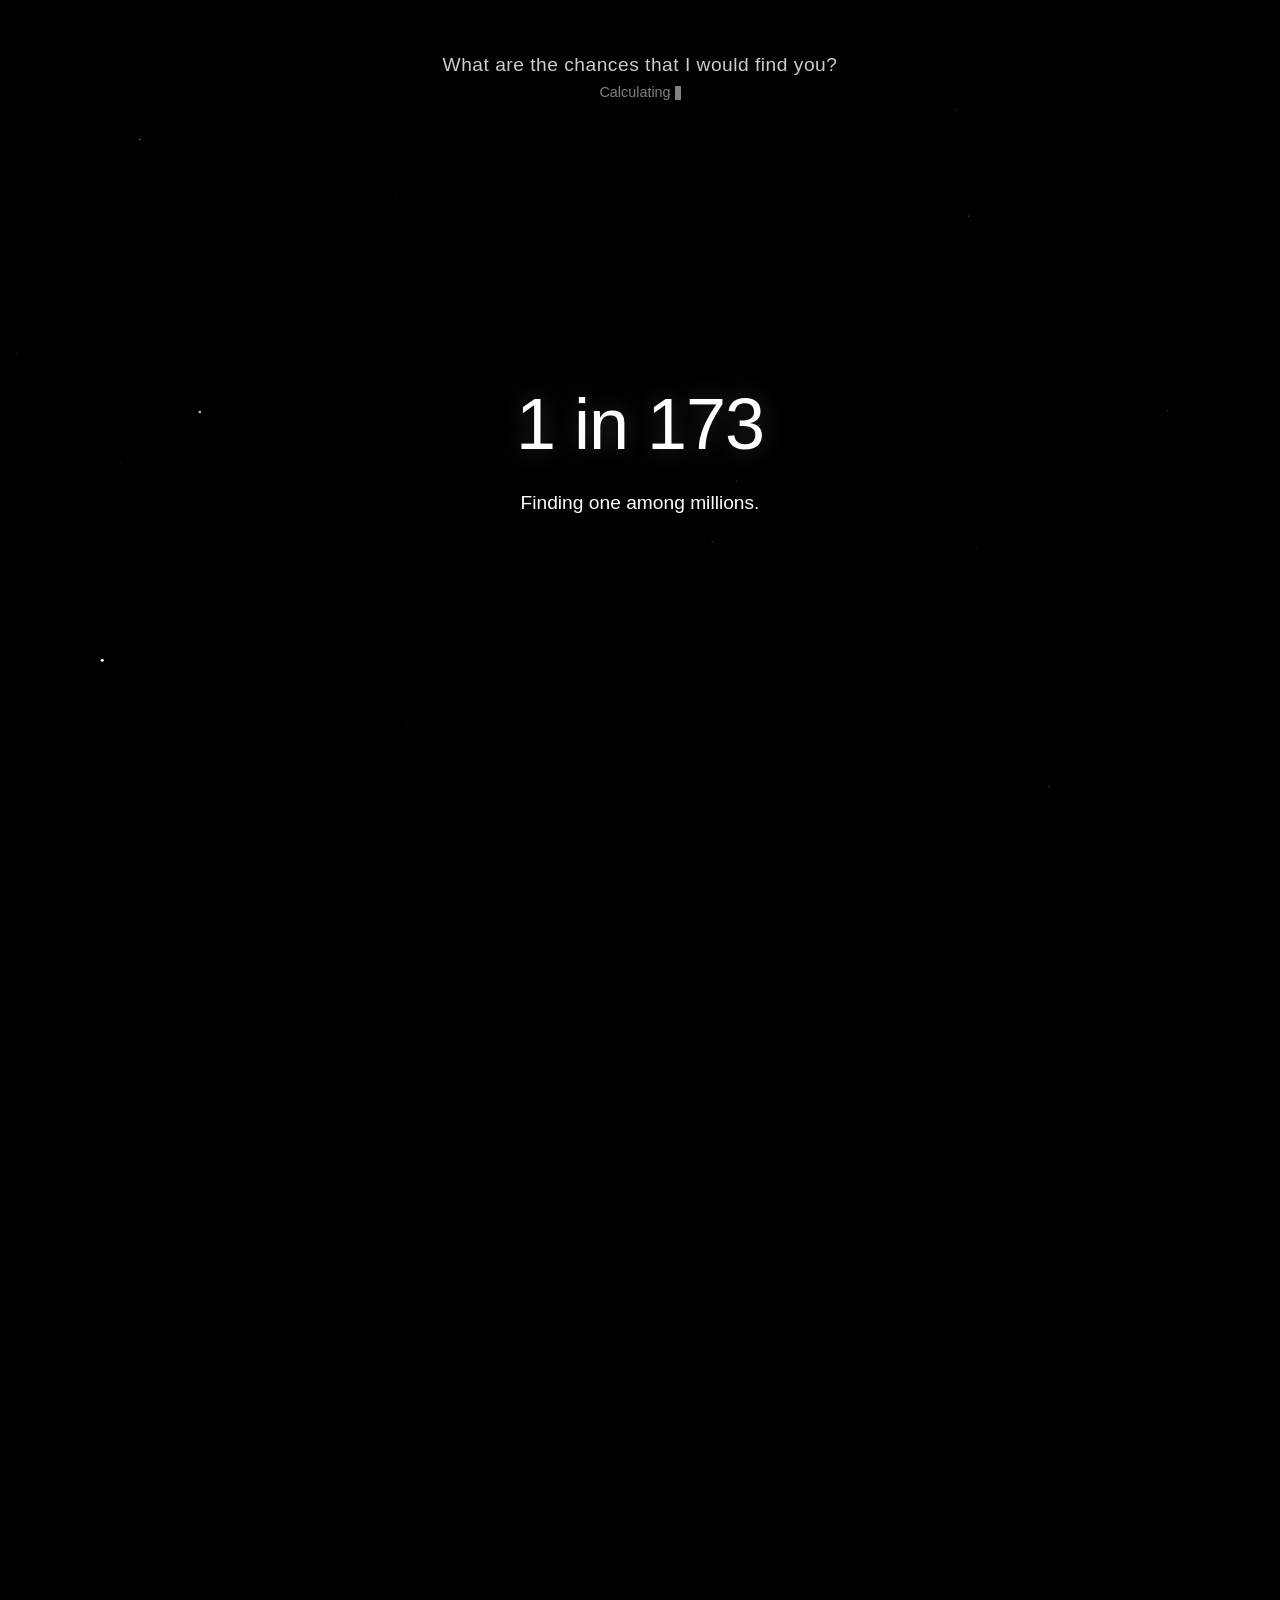
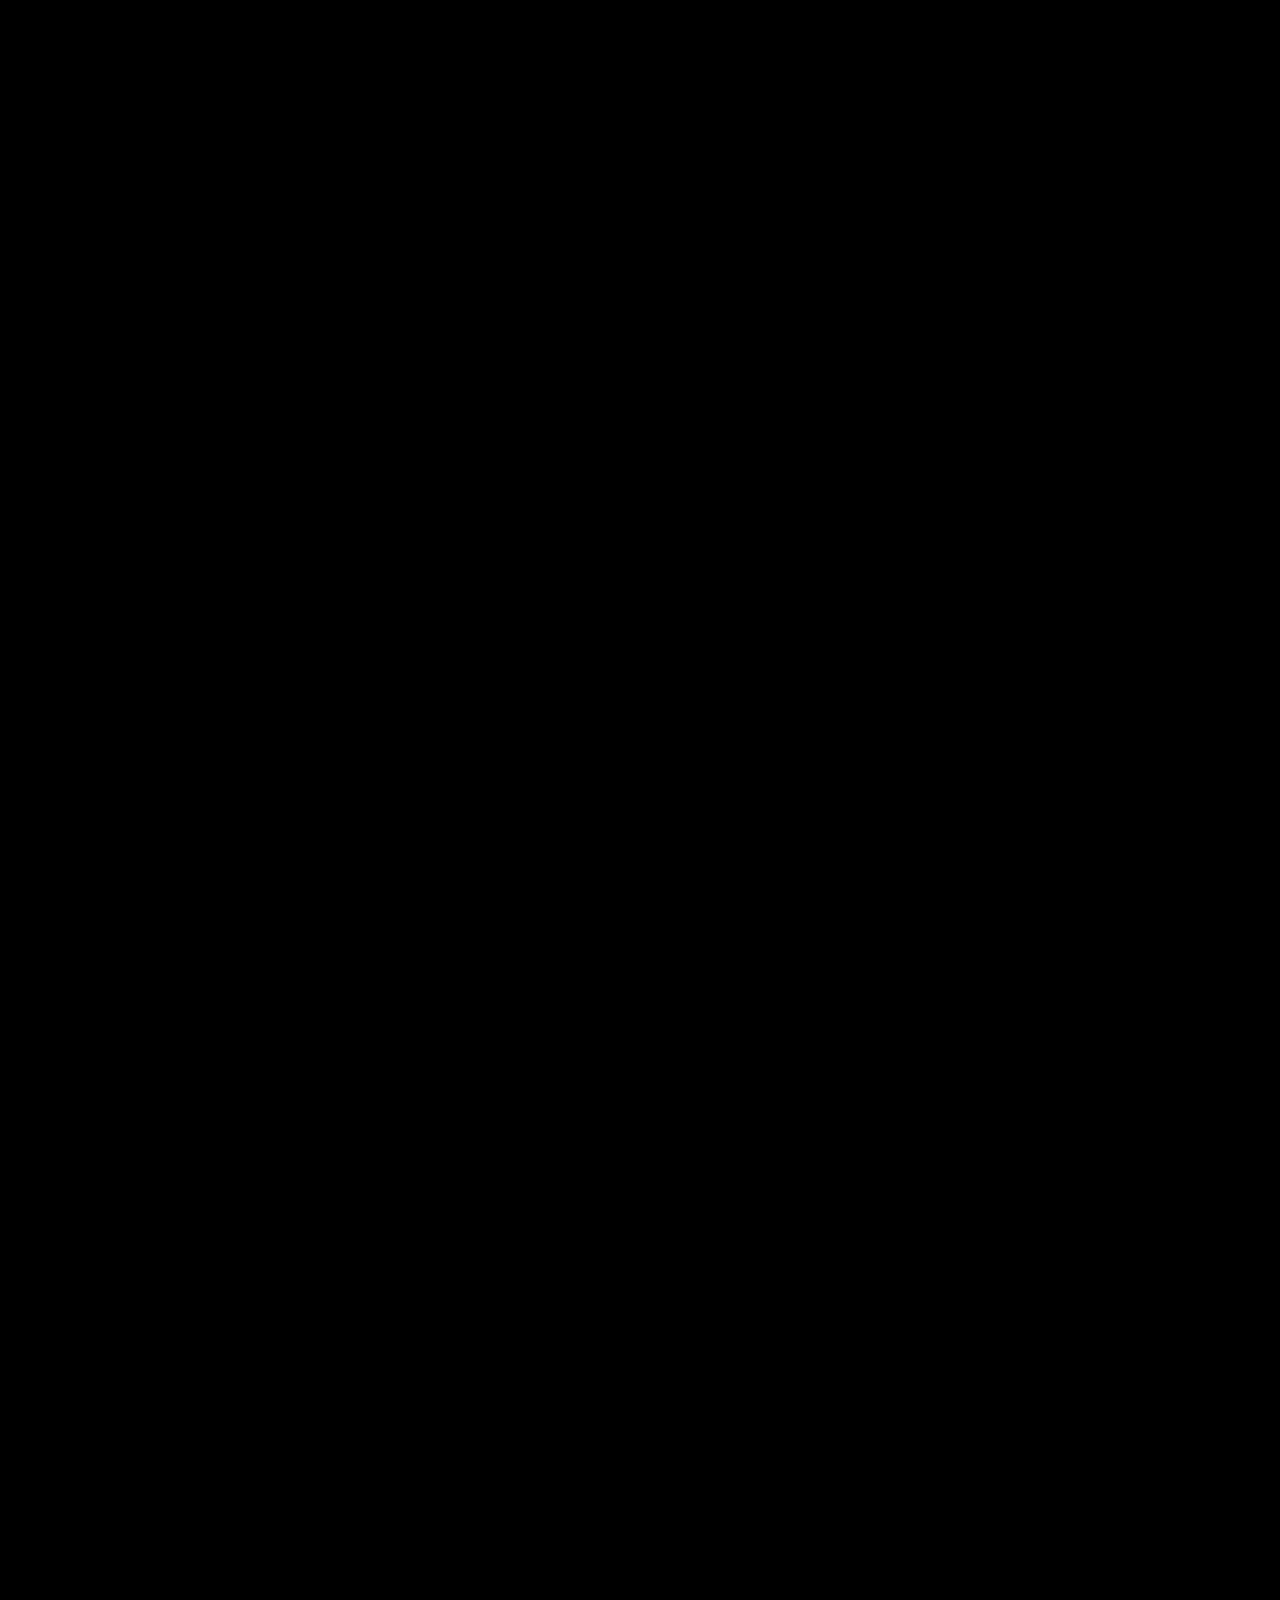
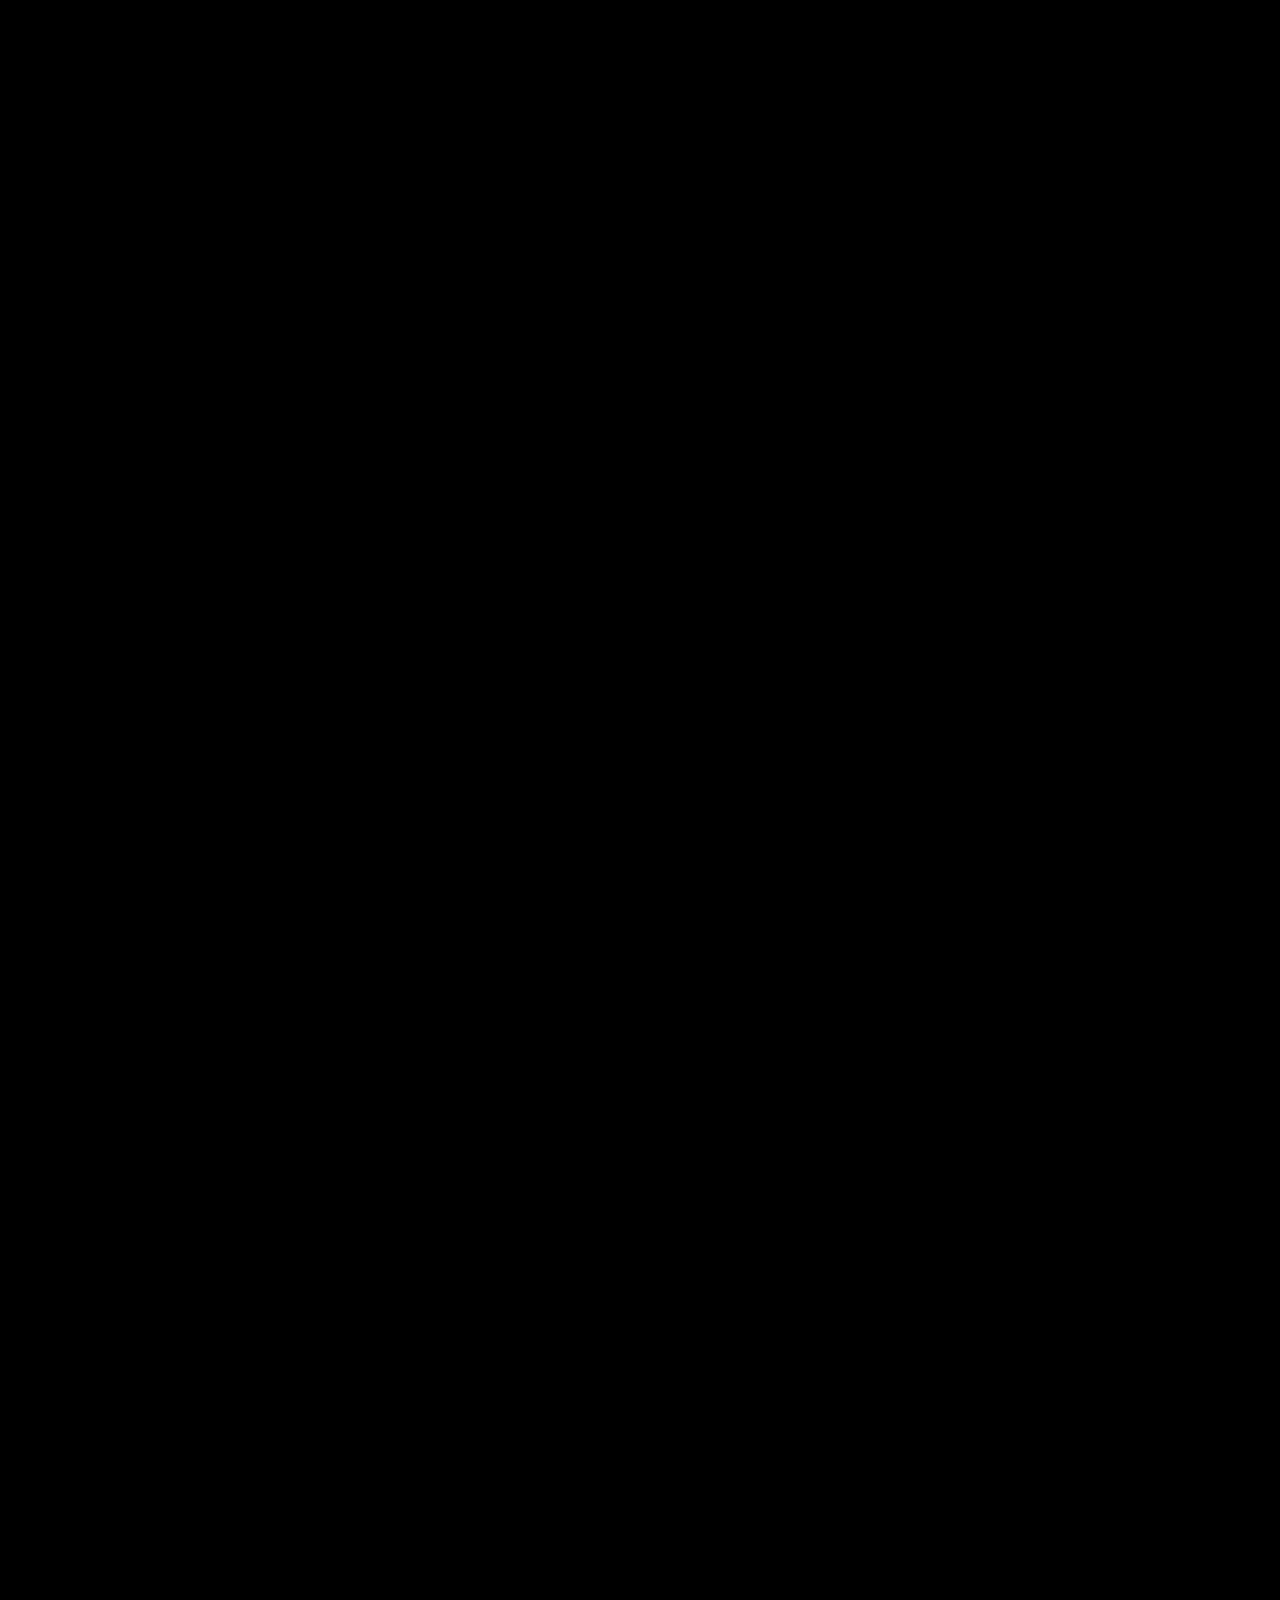
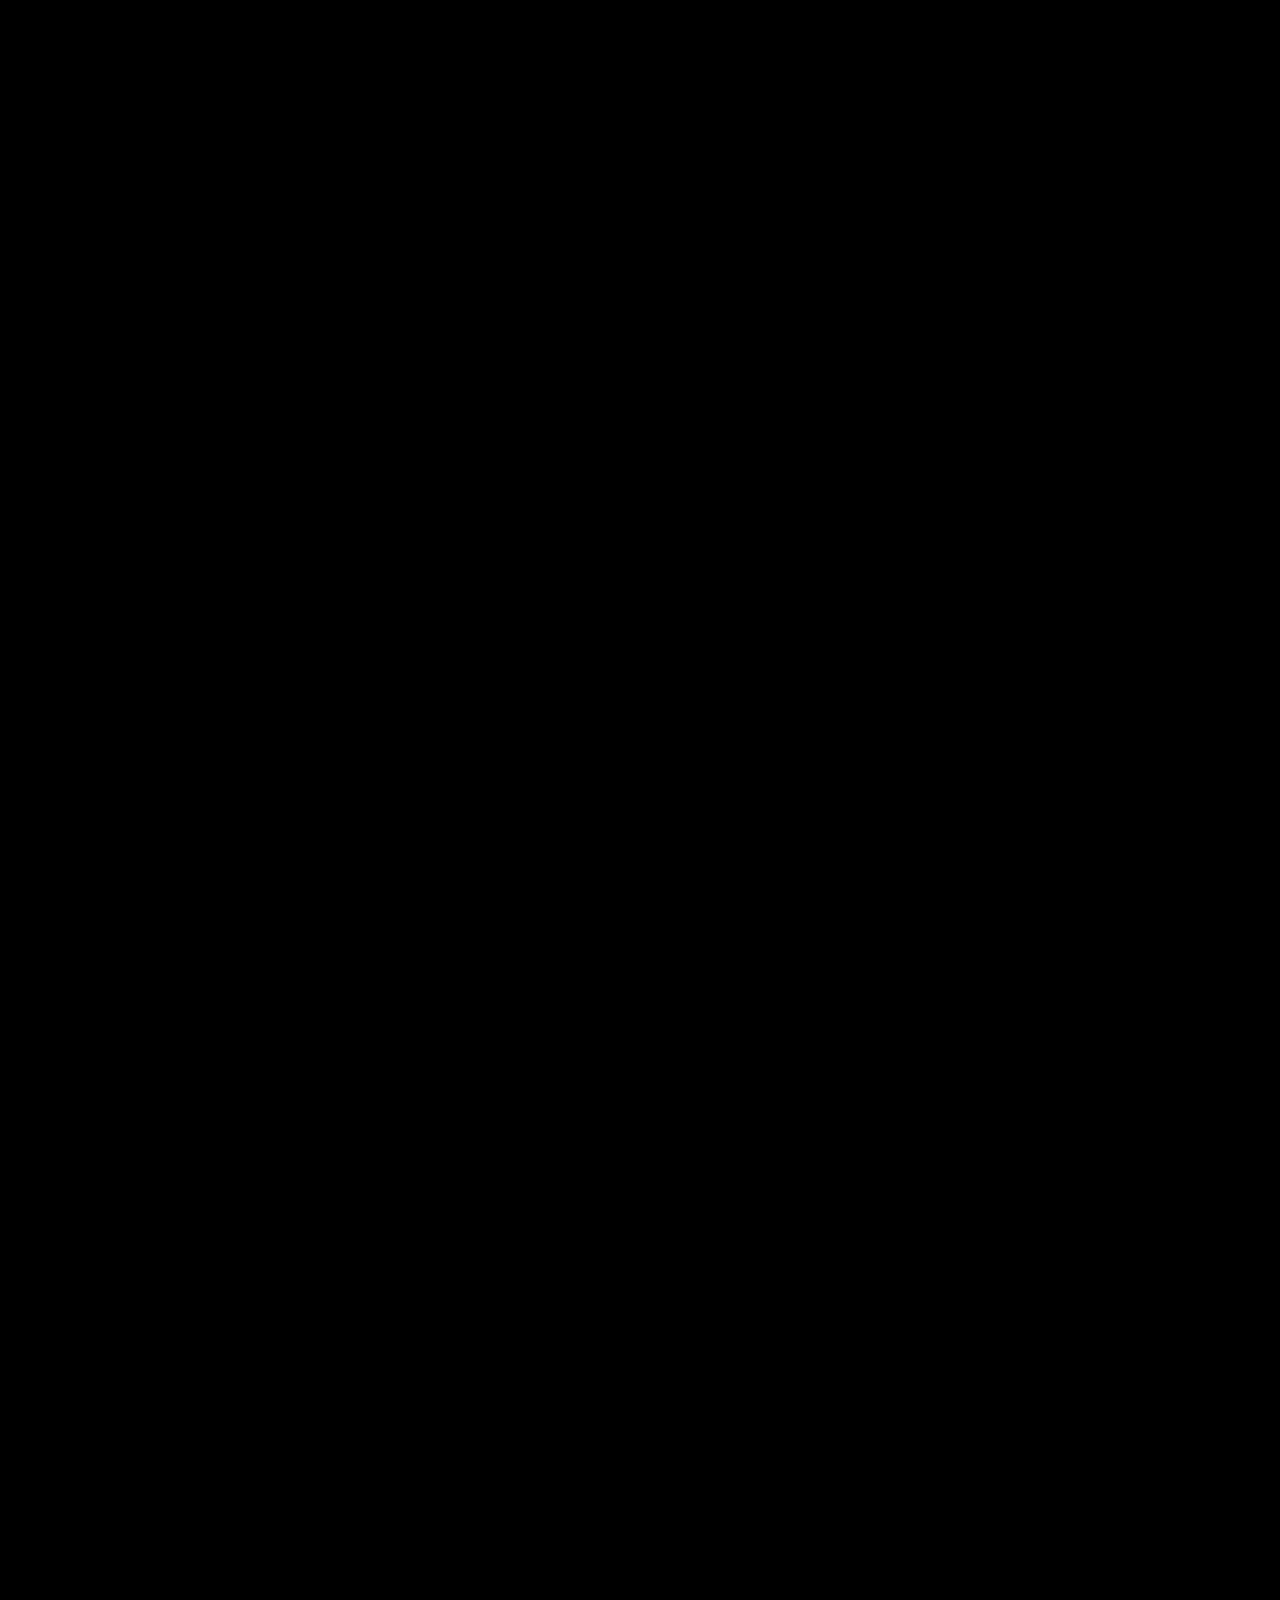
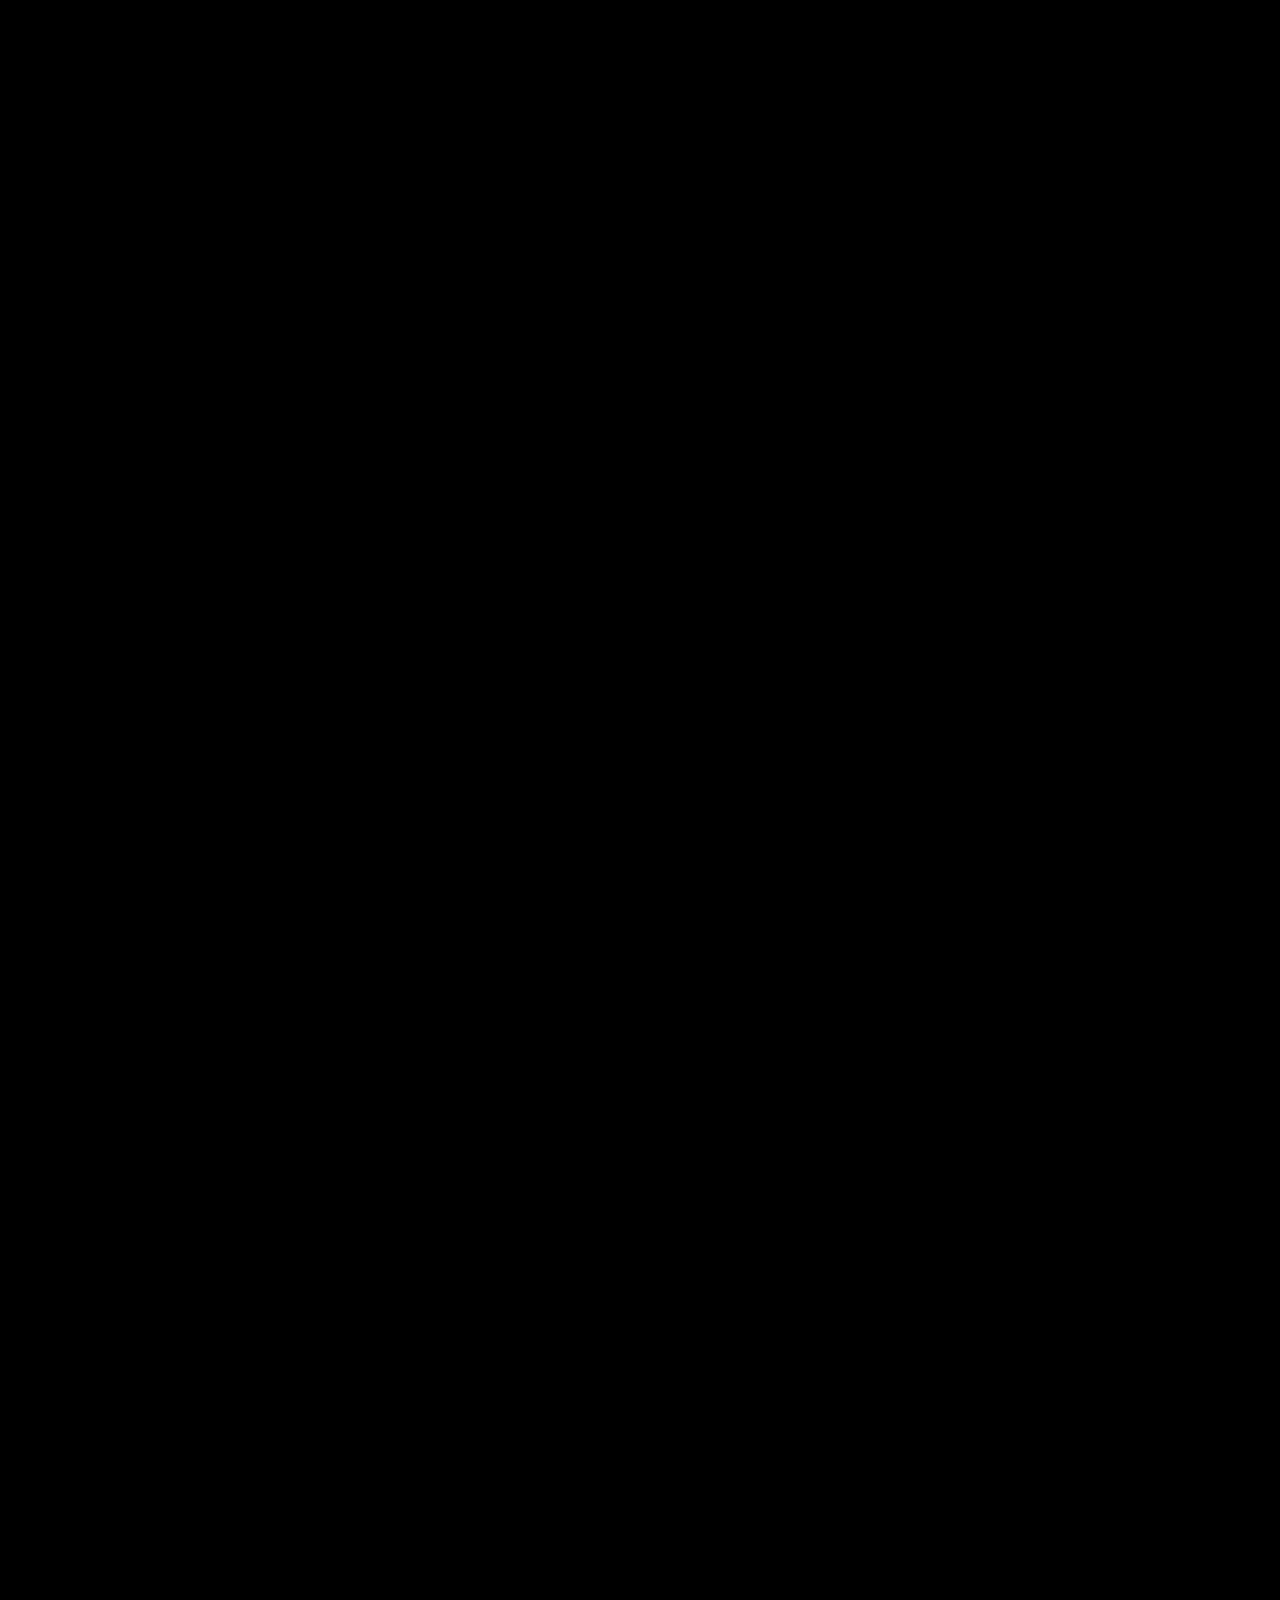
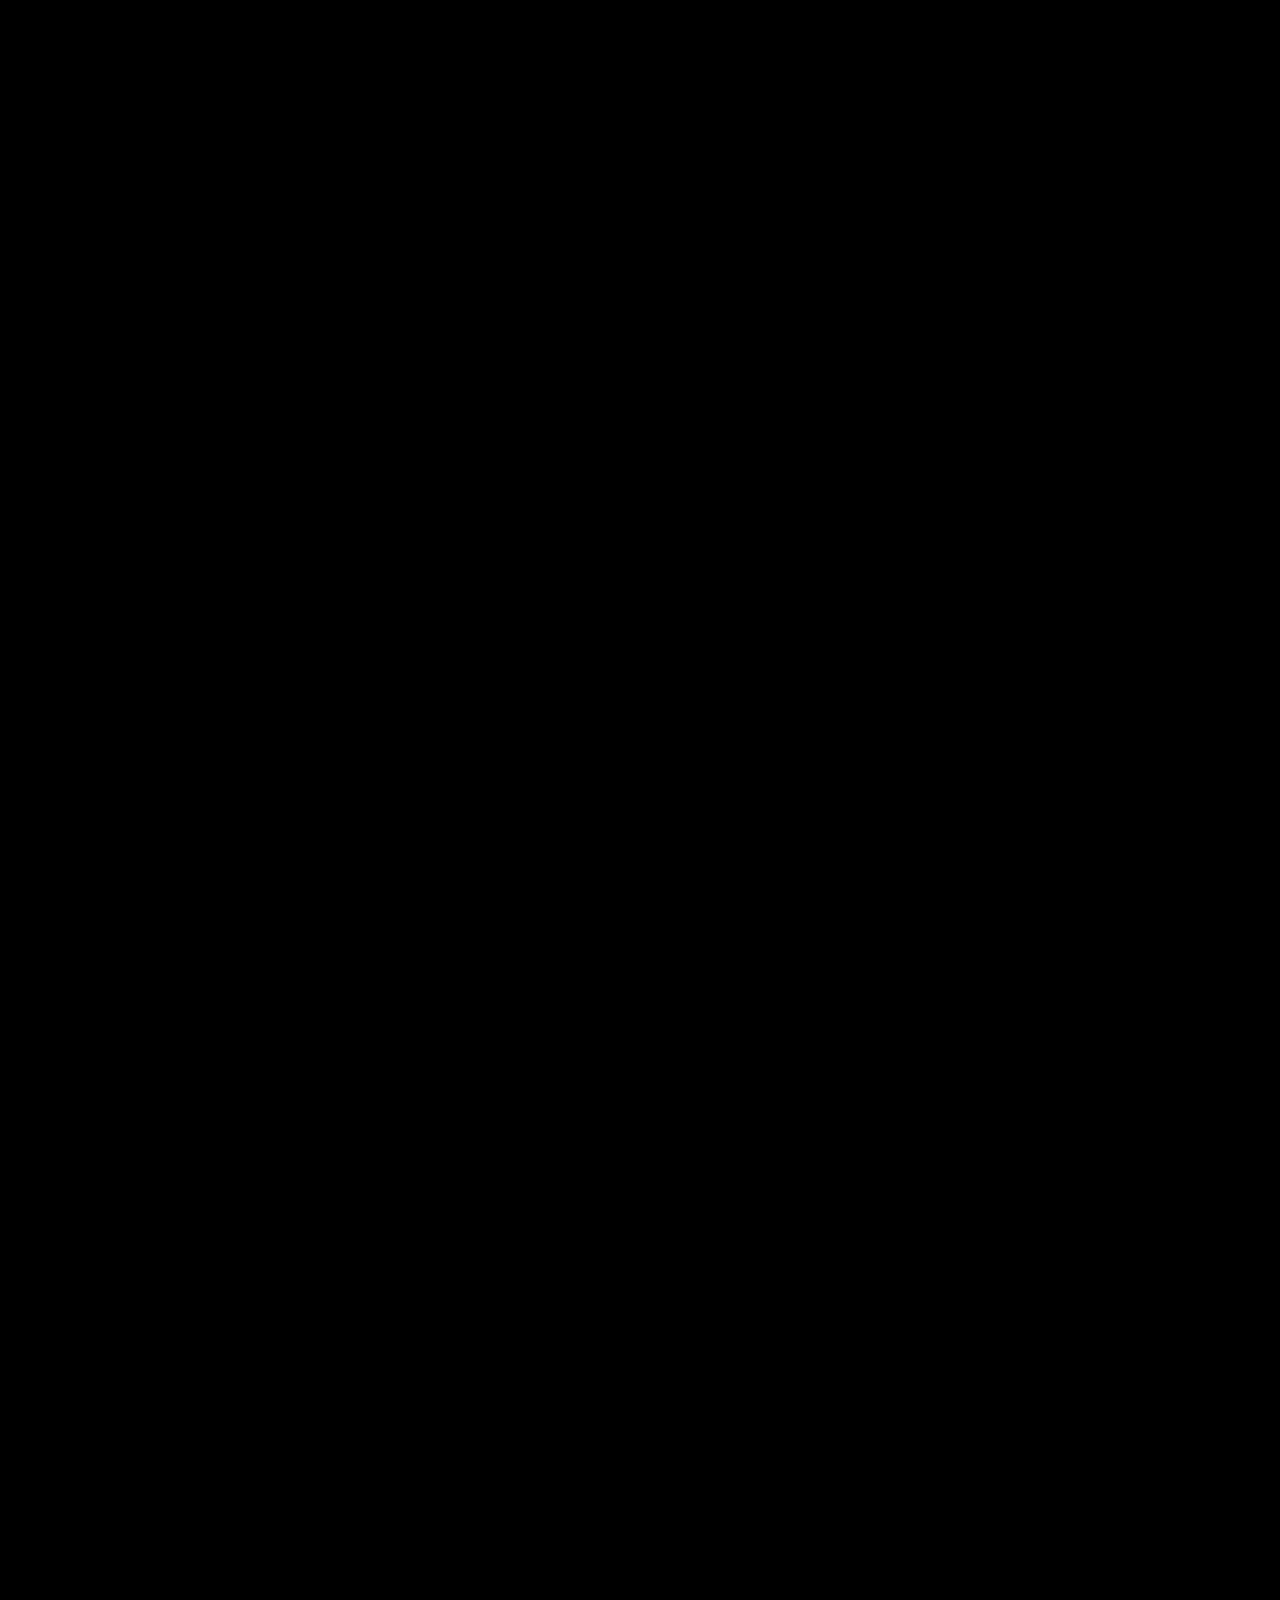
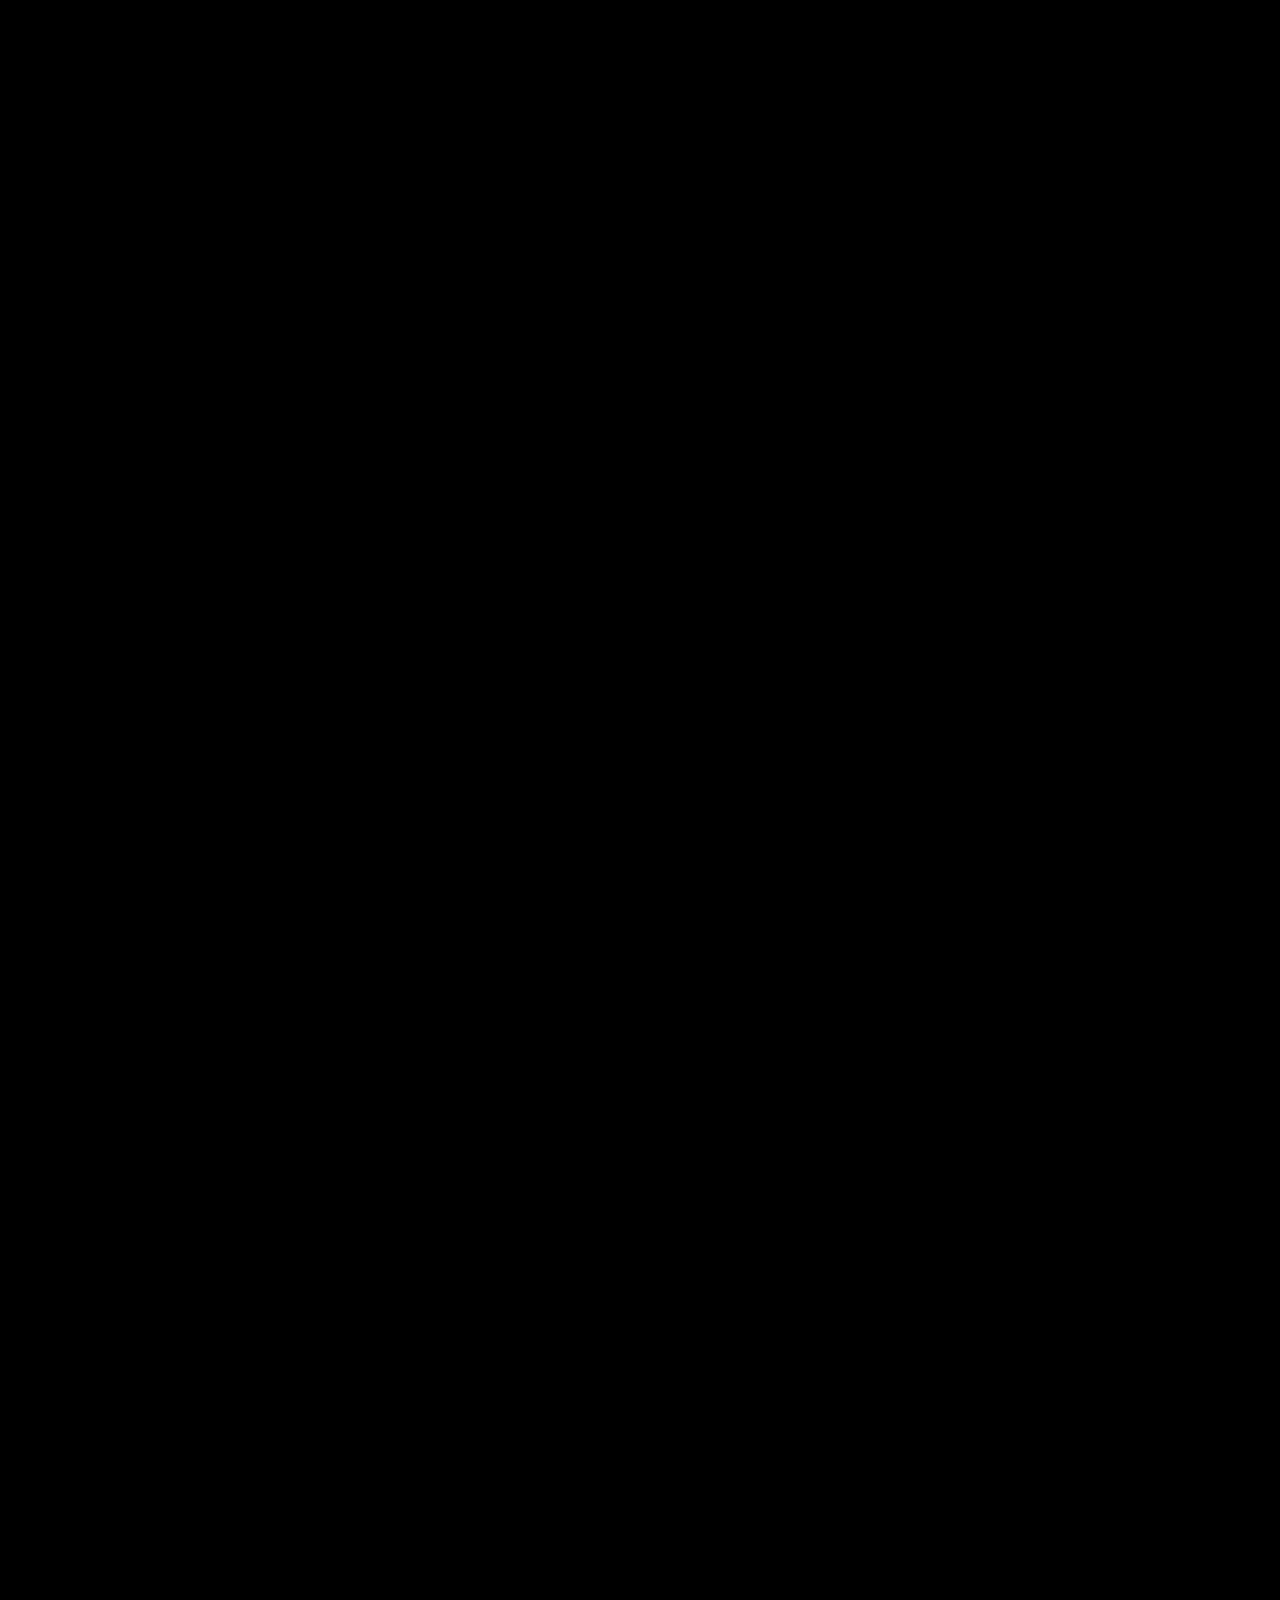
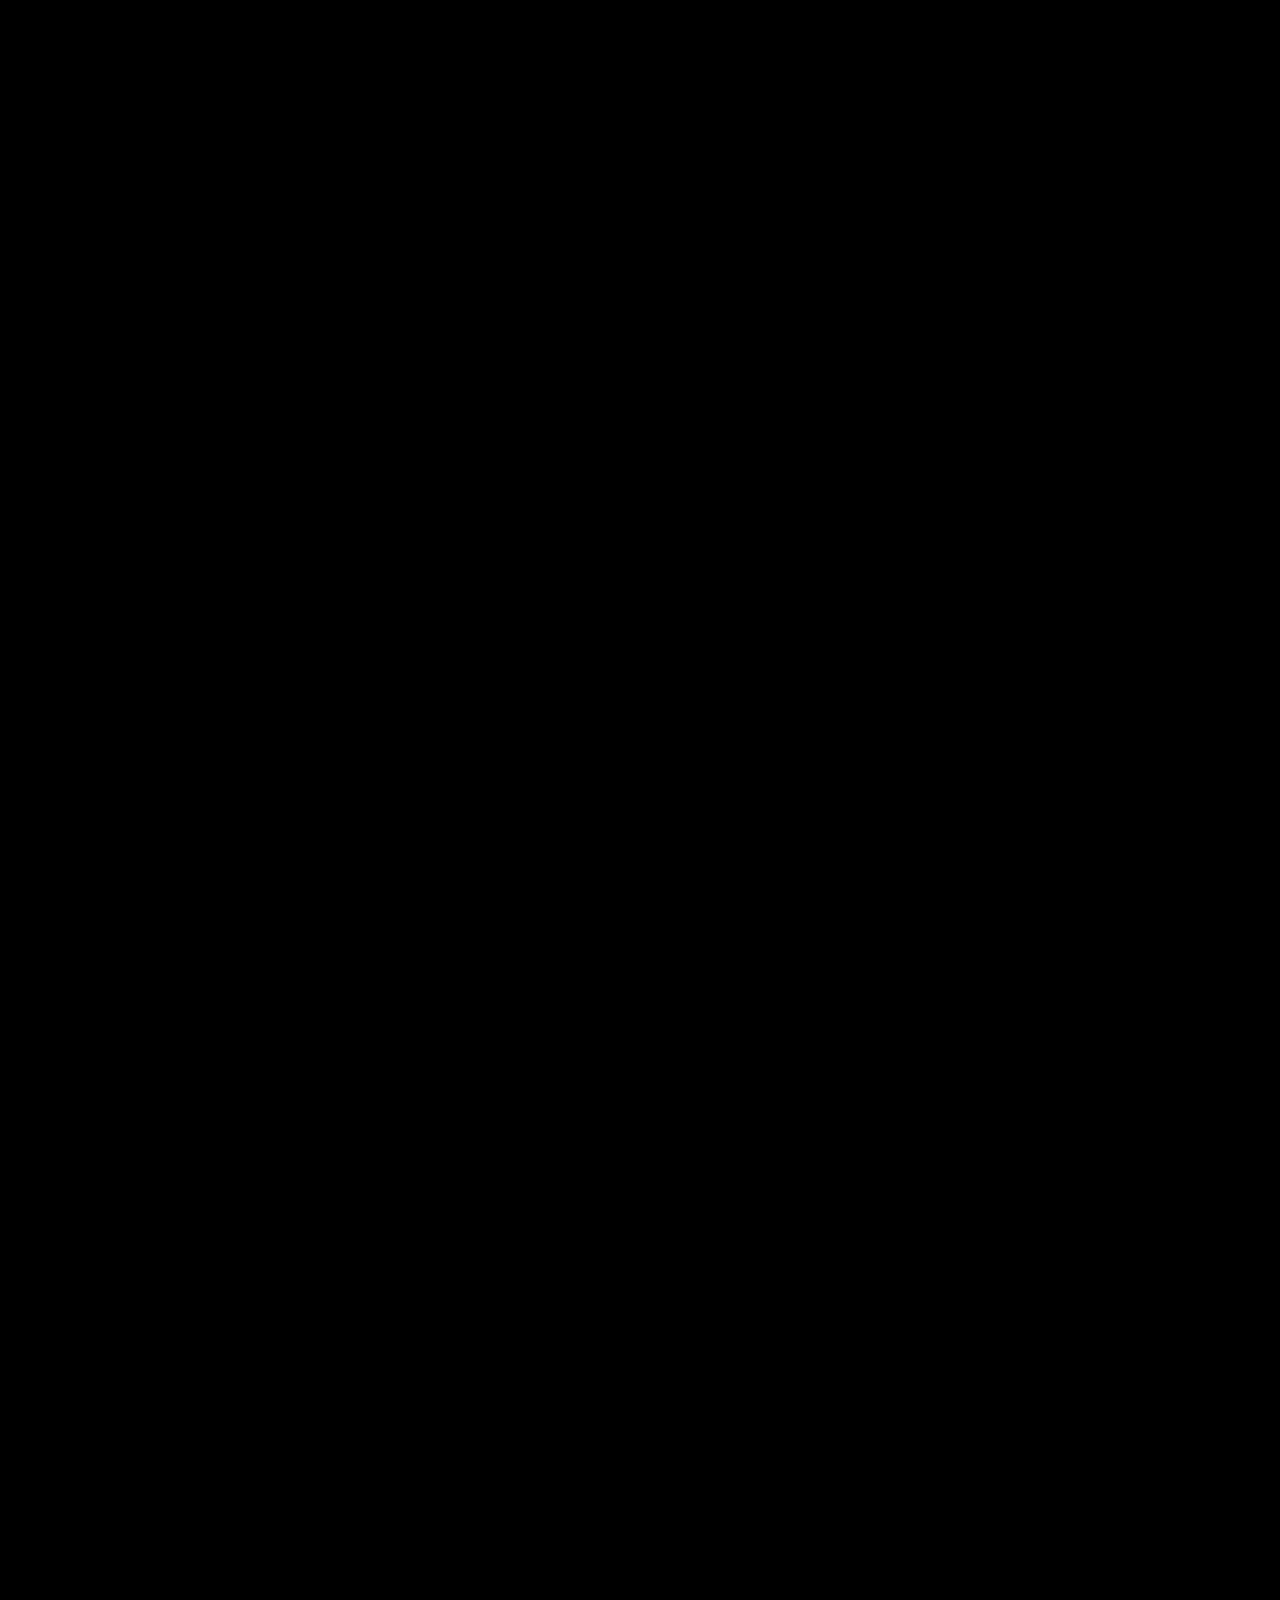
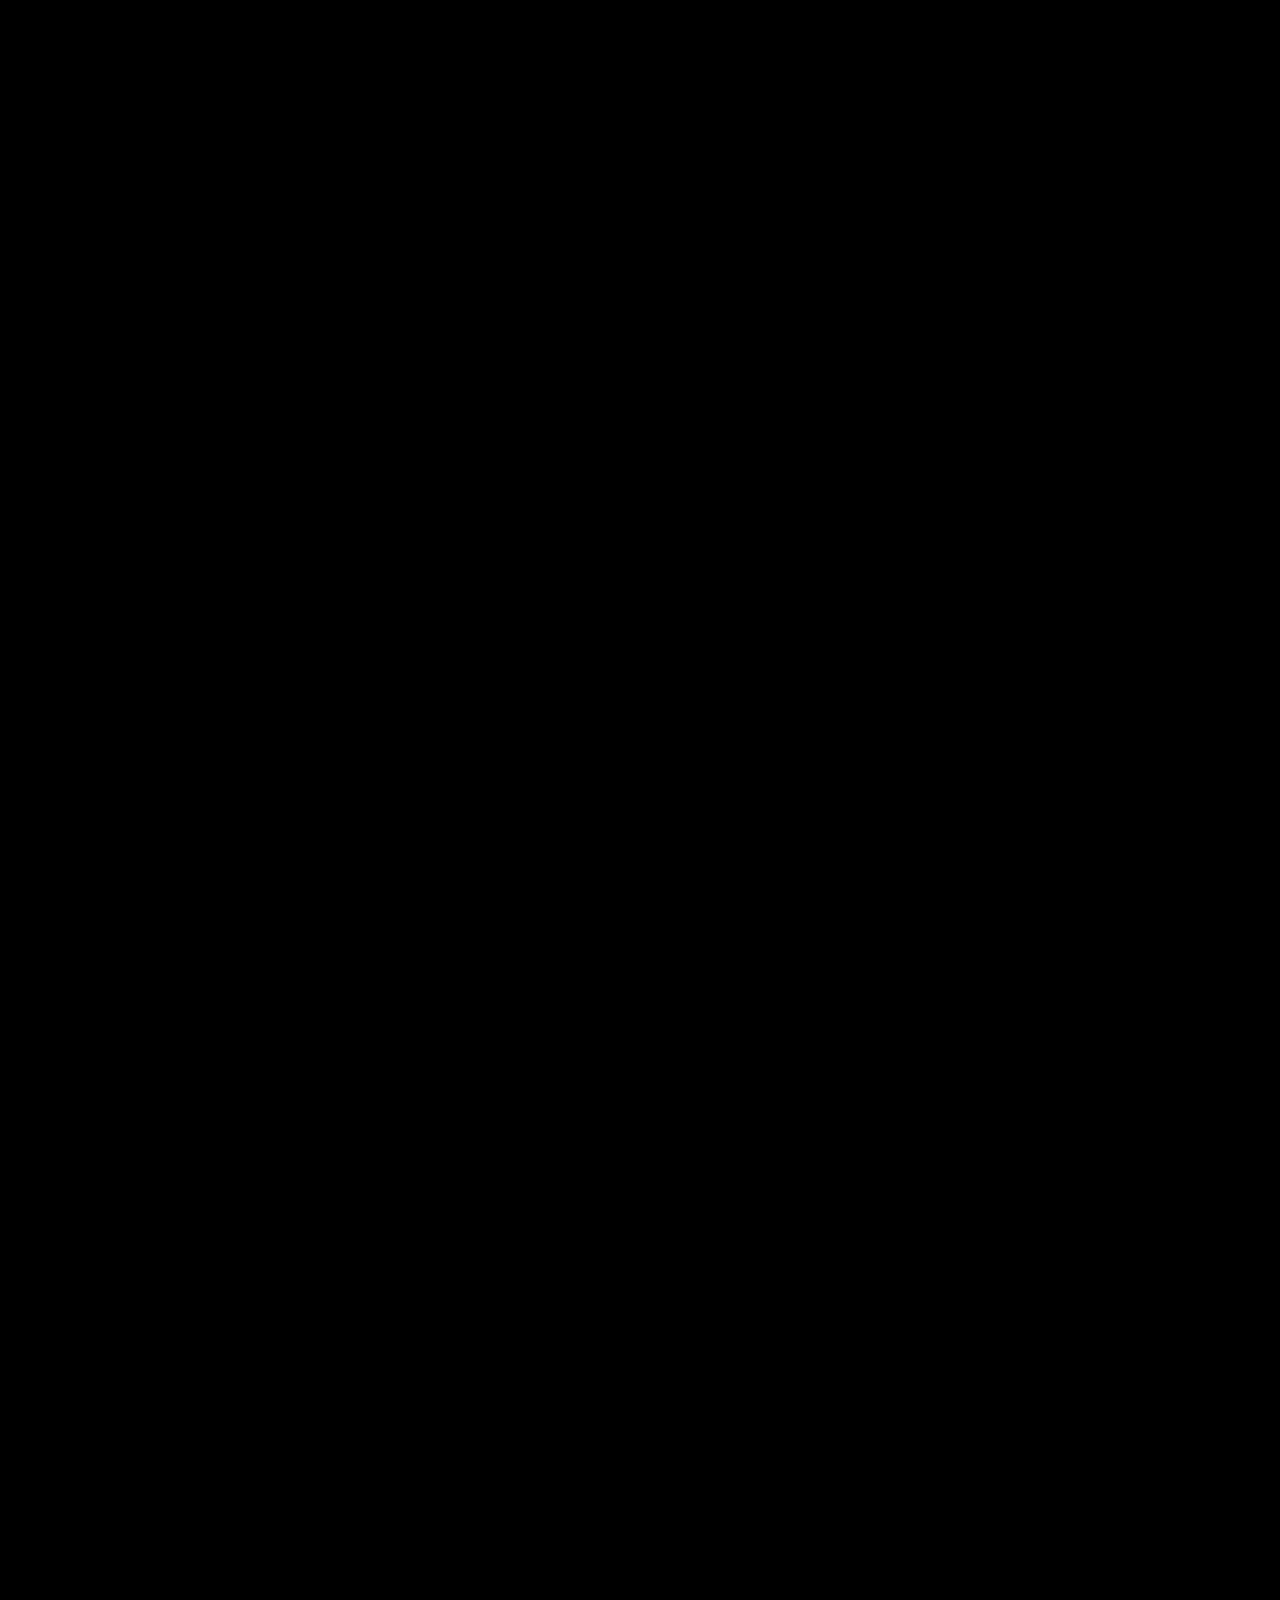
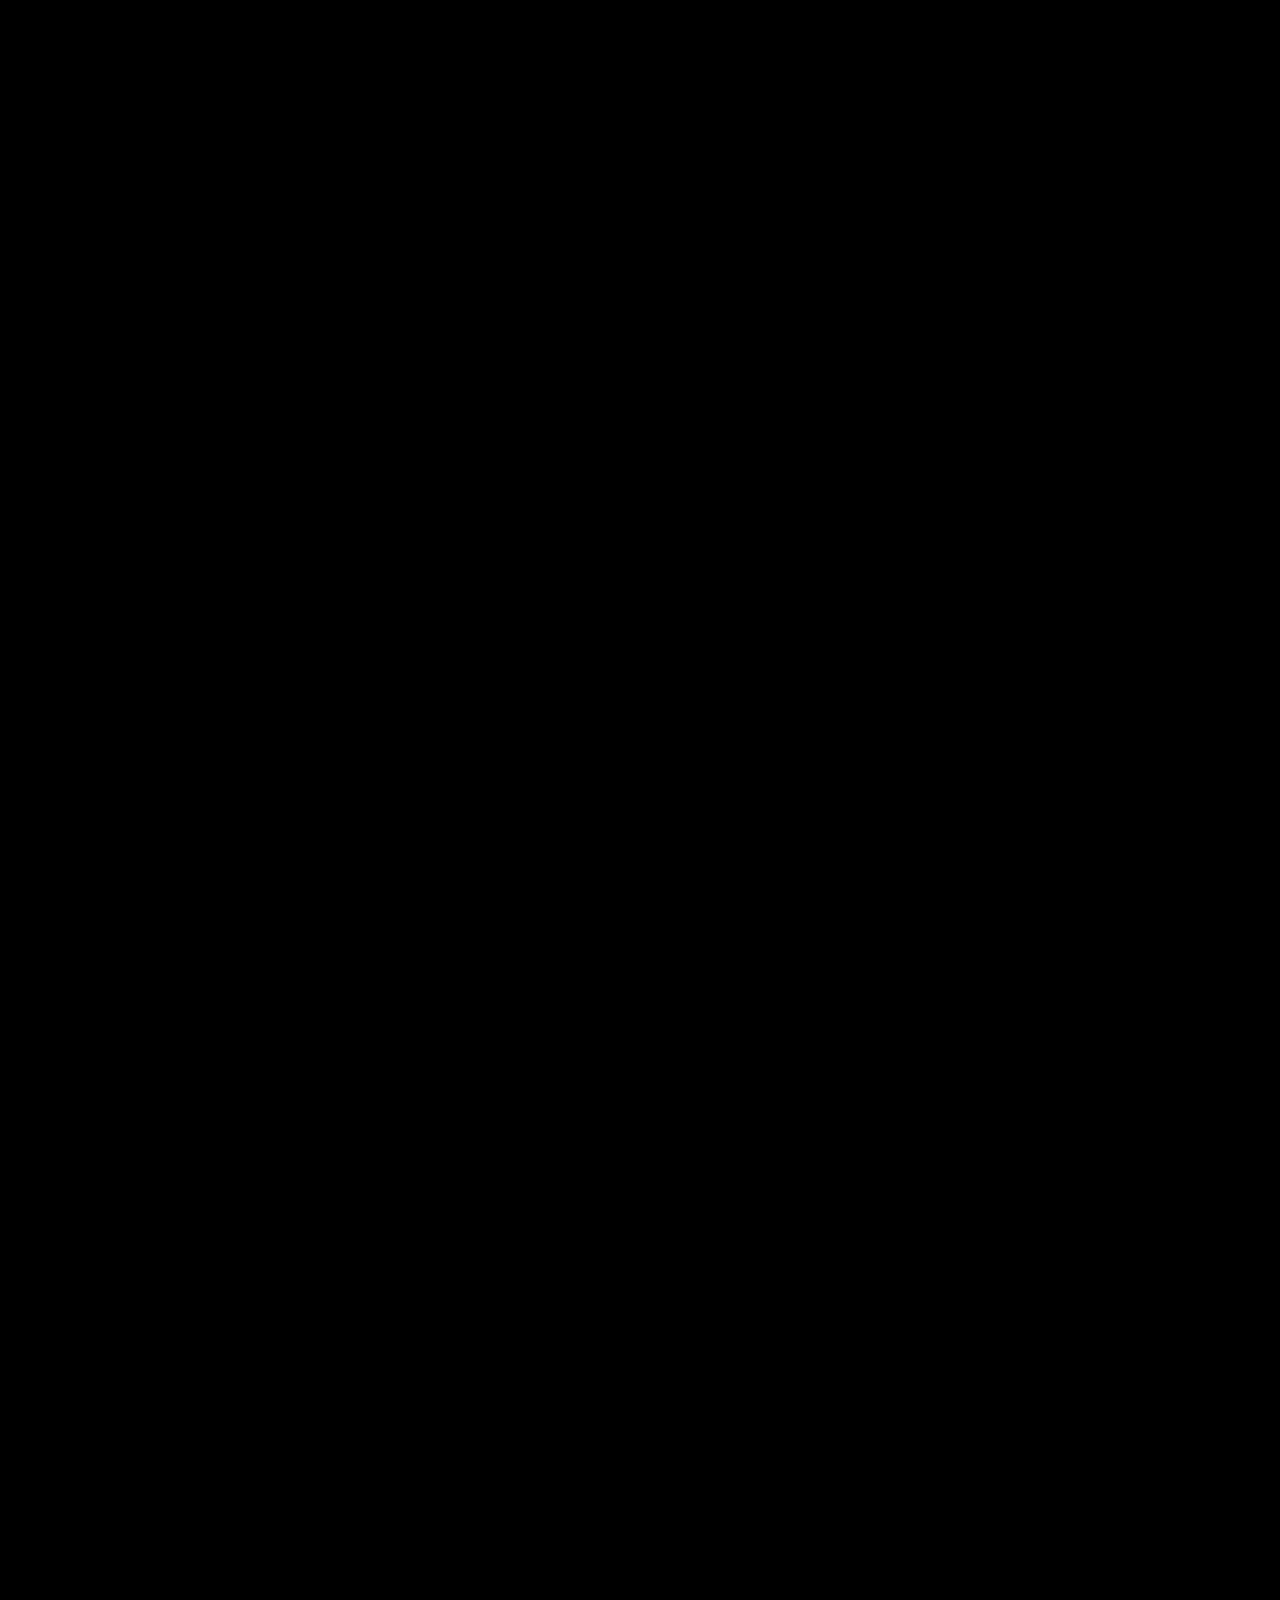
==== commit efb76c04: "final" ====
--- a/index.html
+++ b/index.html
@@ -13,19 +13,22 @@
             background-color: #000000;
             color: #ffffff;
             font-family: 'Inter', 'Roboto', sans-serif;
-            overflow-x: hidden;
         }
 
         body {
-            overscroll-behavior: none;
             user-select: none;
             -webkit-user-select: none;
-            touch-action: pan-y;
+            min-height: 35000px;
         }
 
         /* The total scroll height */
         #scroll-container {
+            position: absolute;
+            top: 0;
+            left: 0;
+            width: 100%;
             height: 35000px;
+            z-index: 0;
         }
 
         #ui-layer {
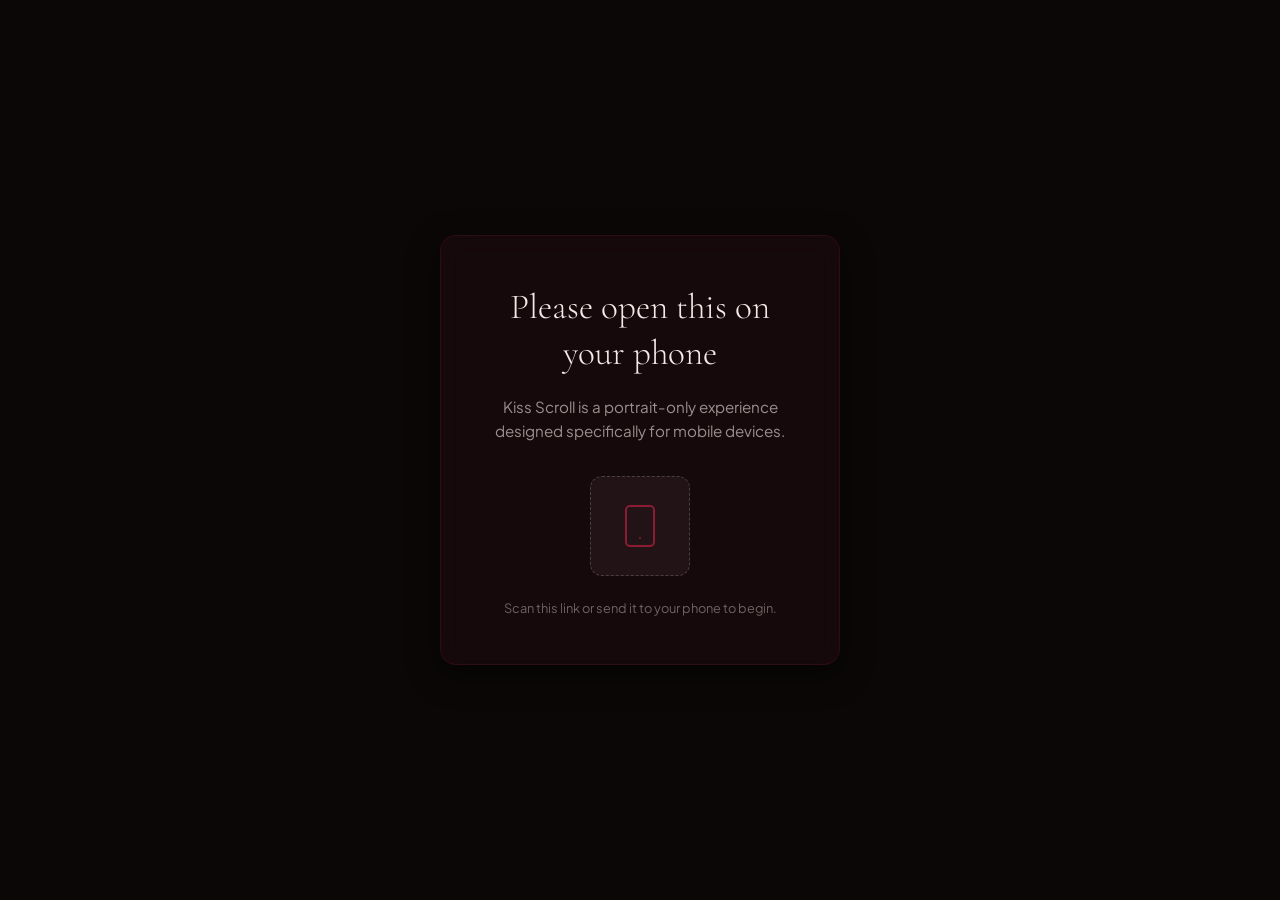
==== commit f6d5f9de: "Add files via upload" ====
--- a/index.html
+++ b/index.html
@@ -1,636 +1,87 @@
 <!DOCTYPE html>
 <html lang="en">
-
 <head>
-    <meta charset="UTF-8">
-    <meta name="viewport" content="width=device-width, initial-scale=1.0, maximum-scale=1.0, user-scalable=no">
-    <title>What are the chances?</title>
-    <style>
-        body,
-        html {
-            margin: 0;
-            padding: 0;
-            background-color: #000000;
-            color: #ffffff;
-            font-family: 'Inter', 'Roboto', sans-serif;
-        }
-
-        body {
-            user-select: none;
-            -webkit-user-select: none;
-            min-height: 35000px;
-        }
-
-        /* The total scroll height */
-        #scroll-container {
-            position: absolute;
-            top: 0;
-            left: 0;
-            width: 100%;
-            height: 35000px;
-            z-index: 0;
-        }
-
-        #ui-layer {
-            position: fixed;
-            top: 0;
-            left: 0;
-            width: 100%;
-            height: 100%;
-            pointer-events: none;
-            z-index: 10;
-            display: flex;
-            flex-direction: column;
-            align-items: center;
-            justify-content: center;
-            text-align: center;
-        }
-
-        #canvas-container {
-            position: fixed;
-            top: 0;
-            left: 0;
-            width: 100%;
-            height: 100%;
-            z-index: 1;
-            pointer-events: none;
-        }
-
-        .header {
-            position: absolute;
-            top: 6vh;
-            width: 100%;
-            text-align: center;
-            transition: opacity 1.5s ease;
-        }
-
-        .header h1 {
-            font-size: clamp(1rem, 4vw, 1.2rem);
-            font-weight: 300;
-            margin: 0;
-            opacity: 0.8;
-            letter-spacing: 0.5px;
-            padding: 0 20px;
-        }
-
-        .header p {
-            font-size: clamp(0.8rem, 3vw, 0.9rem);
-            opacity: 0.5;
-            margin-top: 8px;
-            font-weight: 300;
-        }
-
-        .cursor {
-            display: inline-block;
-            width: 6px;
-            height: 14px;
-            background-color: white;
-            animation: blink 1s step-end infinite;
-            vertical-align: middle;
-            margin-left: 4px;
-        }
-
-        @keyframes blink {
-            50% {
-                opacity: 0;
-            }
-        }
-
-        .center-content {
-            display: flex;
-            flex-direction: column;
-            align-items: center;
-            justify-content: center;
-            transition: opacity 0.5s ease;
-            position: absolute;
-            top: 50%;
-            transform: translateY(-50%);
-            width: 100%;
-        }
-
-        .probability {
-            font-size: clamp(2.5rem, 8vw, 4.5rem);
-            font-weight: 200;
-            margin-bottom: 24px;
-            font-variant-numeric: tabular-nums;
-            text-shadow: 0 0 25px rgba(255, 255, 255, 0.2);
-            letter-spacing: -1px;
-        }
-
-        .subtext {
-            font-size: clamp(1rem, 4vw, 1.2rem);
-            font-weight: 300;
-            opacity: 0.6;
-            max-width: 80%;
-            line-height: 1.5;
-            transition: opacity 0.4s ease;
-        }
-
-        /* Final reveal specific styles */
-        #final-reveal {
-            position: absolute;
-            display: flex;
-            flex-direction: column;
-            align-items: center;
-            justify-content: center;
-            width: 100%;
-            height: 100%;
-            opacity: 0;
-            pointer-events: none;
-        }
-
-        #final-number {
-            font-size: clamp(4rem, 15vw, 8rem);
-            font-weight: 200;
-            text-shadow: 0 0 40px rgba(255, 255, 255, 0.9);
-            margin-bottom: 20px;
-            opacity: 0;
-            transition: opacity 1s ease;
-        }
-
-        #final-text {
-            font-size: clamp(1rem, 4vw, 1.3rem);
-            font-weight: 300;
-            opacity: 0;
-            transition: opacity 2s ease;
-            color: #eeeeee;
-        }
-
-        .heart-container {
-            display: flex;
-            flex-direction: column;
-            align-items: center;
-            justify-content: center;
-            opacity: 0;
-            position: absolute;
-            transition: opacity 2s ease;
-        }
-
-        .heart {
-            color: #ff3366;
-            font-size: clamp(3rem, 10vw, 5rem);
-            animation: pulse 2.5s infinite ease-in-out;
-            text-shadow: 0 0 40px rgba(255, 51, 102, 0.7);
-            margin-bottom: 10px;
-        }
-
-        .handwritten {
-            font-family: 'Caveat', cursive, sans-serif;
-            font-size: clamp(1.5rem, 6vw, 2.2rem);
-            margin-top: 30px;
-            color: #ffffff;
-            white-space: pre-line;
-            text-shadow: 0 0 15px rgba(255, 255, 255, 0.4);
-            opacity: 0;
-            transition: opacity 3s ease 1s;
-        }
-
-        .for-shirsa {
-            font-family: 'Inter', sans-serif;
-            font-size: clamp(0.9rem, 3vw, 1.1rem);
-            margin-top: 40px;
-            opacity: 0;
-            color: #ffb3c6;
-            letter-spacing: 3px;
-            text-transform: uppercase;
-            font-weight: 300;
-            transition: opacity 3s ease 2.5s;
-        }
-
-        .day-tracker {
-            font-family: 'Inter', sans-serif;
-            font-size: clamp(0.8rem, 2.5vw, 0.9rem);
-            margin-top: 20px;
-            opacity: 0;
-            color: #aaaaaa;
-            letter-spacing: 1px;
-            font-weight: 300;
-            transition: opacity 3s ease 3.5s;
-        }
-
-        @keyframes pulse {
-            0% {
-                transform: scale(1);
-                filter: drop-shadow(0 0 20px rgba(255, 51, 102, 0.5));
-            }
-
-            50% {
-                transform: scale(1.08);
-                filter: drop-shadow(0 0 40px rgba(255, 51, 102, 0.8));
-            }
-
-            100% {
-                transform: scale(1);
-                filter: drop-shadow(0 0 20px rgba(255, 51, 102, 0.5));
-            }
-        }
-
-        /* Loading fonts */
-        @import url('https://fonts.googleapis.com/css2?family=Caveat:wght@400;500&family=Inter:wght@200;300;400&display=swap');
-    </style>
+  <meta charset="UTF-8">
+  <meta name="viewport" content="width=device-width, initial-scale=1.0, maximum-scale=1.0, user-scalable=no">
+  <title>Kiss Scroll — A Gift for You</title>
+  <meta name="description" content="Hold down to glide into a warm wine red world of kisses.">
+  
+  <!-- Elegant Fonts: Cormorant Garamond (Serif) & Plus Jakarta Sans (Sans-serif) -->
+  <link rel="preconnect" href="https://fonts.googleapis.com">
+  <link rel="preconnect" href="https://fonts.gstatic.com" crossorigin>
+  <link href="https://fonts.googleapis.com/css2?family=Cormorant+Garamond:ital,wght@0,300;0,400;0,500;0,600;1,400&family=Plus+Jakarta+Sans:wght@400;500;600&display=swap" rel="stylesheet">
+  
+  <link rel="stylesheet" href="index.css">
 </head>
-
 <body>
 
-    <div id="scroll-container"></div>
+  <!-- Silent Audio Element for Volume Button Interaction (progressive enhancement) -->
+  <audio id="silent-audio" loop playsinline src="[data-uri]"></audio>
 
-    <div id="canvas-container">
-        <canvas id="bg-canvas"></canvas>
+  <!-- Desktop & Tablet Guard Screen (Wider than 480px) -->
+  <div id="desktop-guard" class="desktop-guard">
+    <div class="guard-card">
+      <h1 class="guard-title">Please open this on your phone</h1>
+      <p class="guard-text">Kiss Scroll is a portrait-only experience designed specifically for mobile devices.</p>
+      <div class="qr-placeholder">
+        <!-- Optional: A lovely decorative mobile phone outline or graphic -->
+        <svg class="phone-svg" xmlns="http://www.w3.org/2000/svg" viewBox="0 0 24 24" fill="none" stroke="currentColor" stroke-width="1" stroke-linecap="round" stroke-linejoin="round">
+          <rect x="5" y="2" width="14" height="20" rx="2" ry="2"></rect>
+          <line x1="12" y1="18" x2="12.01" y2="18"></line>
+        </svg>
+      </div>
+      <p class="guard-hint">Scan this link or send it to your phone to begin.</p>
     </div>
+  </div>
 
-    <div id="ui-layer">
-        <div class="header" id="header">
-            <h1>What are the chances that I would find you?</h1>
-            <p>Calculating<span class="cursor"></span></p>
+  <!-- Primary Viewport Wrapper -->
+  <div id="viewport-wrapper" class="viewport-wrapper">
+    
+    <!-- Full-screen Press Layer (Catches all pointer interactions) -->
+    <div id="press-layer" class="press-layer"></div>
+
+    <!-- Scrollable Content Container -->
+    <div id="scroll-container" class="scroll-container">
+      
+      <!-- Opening Section (Viewport 1) -->
+      <section class="section opening-section">
+        <div class="opening-content">
+          <h1 class="title">For You</h1>
+          <p id="instruction-text" class="instruction">Press & hold anywhere to glide down</p>
+          <div class="arrow-indicator">
+            <svg xmlns="http://www.w3.org/2000/svg" viewBox="0 0 24 24" fill="none" stroke="currentColor" stroke-width="1.5" stroke-linecap="round" stroke-linejoin="round">
+              <line x1="12" y1="5" x2="12" y2="19"></line>
+              <polyline points="19 12 12 19 5 12"></polyline>
+            </svg>
+          </div>
         </div>
+      </section>
 
-        <div class="center-content" id="main-content">
-            <div class="probability" id="probability-text">1 in 2</div>
-            <div class="subtext" id="subtext">Like flipping a coin.</div>
+      <!-- The Long Middle (Viewports 2-9 are driven automatically by the height, this provides space) -->
+      <div class="spacer-middle"></div>
+
+      <!-- Bottom Section (Viewport 10) -->
+      <section class="section bottom-section">
+        <div class="bottom-content">
+          
+          <!-- Drop your own romantic text / message here! -->
+          <!-- We keep it blank so you can personalize it without pre-written copy -->
+          <div class="personal-message-container">
+            <!-- Example:
+            <h2 class="romantic-header">Happy Valentine's Day</h2>
+            <p class="romantic-body">I love you more than all these kisses combined...</p>
+            -->
+          </div>
+
+          <div class="scroll-top-prompt">
+            <p>Release to spring back to the top</p>
+          </div>
         </div>
+      </section>
 
-        <div id="final-reveal">
-            <div id="final-number">1</div>
-            <div id="final-text">Because there was only ever one you.</div>
+    </div>
+  </div>
 
-            <div class="heart-container" id="heart-container">
-                <div class="heart">❤️</div>
-                <div class="handwritten" id="handwritten-text">Out of infinite possibilities,<br>somehow I met my
-                    favorite person.</div>
-                <div class="for-shirsa" id="for-shirsa">For my Shirsa ❤️</div>
-                <div class="day-tracker" id="day-tracker">Day #2 of making surprise websites untill marriage</div>
-            </div>
-        </div>
-    </div>
-
-    <script>
-        // Smooth scroll implementation
-        let currentScroll = 0;
-        let targetScroll = 0;
-        let maxScroll = 0;
-        let progress = 0;
-
-        function updateScrollLimits() {
-            maxScroll = Math.max(1, document.getElementById('scroll-container').scrollHeight - window.innerHeight);
-        }
-        window.addEventListener('resize', updateScrollLimits);
-        updateScrollLimits();
-
-        window.addEventListener('scroll', () => {
-            targetScroll = window.scrollY;
-        }, { passive: true });
-
-        // Canvas setup
-        const canvas = document.getElementById('bg-canvas');
-        const ctx = canvas.getContext('2d');
-        let width, height, cx, cy;
-
-        function resizeCanvas() {
-            width = window.innerWidth;
-            height = window.innerHeight;
-            canvas.width = width;
-            canvas.height = height;
-            cx = width / 2;
-            cy = height / 2;
-        }
-        window.addEventListener('resize', resizeCanvas);
-        resizeCanvas();
-
-        // DOM Elements
-        const header = document.getElementById('header');
-        const mainContent = document.getElementById('main-content');
-        const probText = document.getElementById('probability-text');
-        const subtext = document.getElementById('subtext');
-
-        const finalReveal = document.getElementById('final-reveal');
-        const finalNumber = document.getElementById('final-number');
-        const finalText = document.getElementById('final-text');
-        const heartContainer = document.getElementById('heart-container');
-        const handwrittenText = document.getElementById('handwritten-text');
-        const forShirsa = document.getElementById('for-shirsa');
-        const dayTracker = document.getElementById('day-tracker');
-
-        // Number Formatting
-        function formatSuperLarge(power) {
-            if (power < 15) return Math.pow(10, power).toLocaleString();
-            if (power < 1000) return `10^${Math.floor(power)}`;
-            if (power < 1000000) return `10^${Math.floor(power).toLocaleString()}`;
-            return `10^(10^${Math.floor(Math.log10(power))})`;
-        }
-
-        // Section configurations mapping scroll progress to events
-        const sections = [
-            { start: 0.00, end: 0.08, text: "Like flipping a coin." },
-            { start: 0.08, end: 0.16, text: "Like rolling the perfect number." },
-            { start: 0.16, end: 0.30, text: "Finding one among millions." },
-            { start: 0.30, end: 0.45, text: "Suppose every star was another chance." },
-            { start: 0.45, end: 0.60, text: "Still not unlikely enough." },
-            { start: 0.60, end: 0.75, text: "Even infinite universes don't feel like enough chances." },
-            { start: 0.75, end: 0.82, text: "" }, // Freeze
-            { start: 0.82, end: 1.00, text: "" }  // Reveal
-        ];
-
-        let lastText = "";
-
-        // Particle Engines
-        const particles = [];
-        const universes = [];
-
-        // Initialize starfield/dots
-        for (let i = 0; i < 3000; i++) {
-            particles.push({
-                x: (Math.random() - 0.5) * 4000,
-                y: (Math.random() - 0.5) * 4000,
-                z: Math.random() * 4000 + 10,
-                baseSize: Math.random() * 2 + 0.5,
-                hue: Math.random() > 0.8 ? Math.random() * 40 + 200 : 255, // Mostly white, some blue
-                sat: Math.random() > 0.8 ? 80 : 0
-            });
-        }
-
-        // Initialize universes
-        for (let i = 0; i < 500; i++) {
-            universes.push({
-                x: (Math.random() - 0.5) * 8000,
-                y: (Math.random() - 0.5) * 8000,
-                z: Math.random() * 8000 + 100,
-                size: Math.random() * 100 + 30,
-                color: `hsla(${Math.random() * 360}, 60%, 50%, 0.5)`
-            });
-        }
-
-        // Wireframe drawing for coin/dice
-        function drawWireframe(type, rotX, rotY, scale) {
-            ctx.save();
-            ctx.translate(cx, cy - 80);
-            ctx.scale(scale, scale);
-            ctx.strokeStyle = 'rgba(255, 255, 255, 0.4)';
-            ctx.lineWidth = 1.5;
-
-            if (type === 'coin') {
-                ctx.beginPath();
-                for (let i = 0; i <= Math.PI * 2.1; i += 0.1) {
-                    let x = Math.cos(i) * 60;
-                    let z = Math.sin(i) * 60;
-
-                    let rx = x * Math.cos(rotY) - z * Math.sin(rotY);
-                    let rz = x * Math.sin(rotY) + z * Math.cos(rotY);
-                    let ry = rx * Math.sin(rotX) + rz * Math.cos(rotX);
-
-                    if (i === 0) ctx.moveTo(rx, ry);
-                    else ctx.lineTo(rx, ry);
-                }
-                ctx.stroke();
-            } else if (type === 'dice') {
-                const size = 40;
-                const v = [
-                    [-1, -1, -1], [1, -1, -1], [1, 1, -1], [-1, 1, -1],
-                    [-1, -1, 1], [1, -1, 1], [1, 1, 1], [-1, 1, 1]
-                ];
-                const edges = [
-                    [0, 1], [1, 2], [2, 3], [3, 0],
-                    [4, 5], [5, 6], [6, 7], [7, 4],
-                    [0, 4], [1, 5], [2, 6], [3, 7]
-                ];
-                ctx.beginPath();
-                edges.forEach(e => {
-                    let project = (pt) => {
-                        let x = pt[0] * size, y = pt[1] * size, z = pt[2] * size;
-                        let x1 = x * Math.cos(rotY) - z * Math.sin(rotY);
-                        let z1 = x * Math.sin(rotY) + z * Math.cos(rotY);
-                        let y1 = y * Math.cos(rotX) - z1 * Math.sin(rotX);
-                        return { x: x1, y: y1 };
-                    };
-                    let p1 = project(v[e[0]]), p2 = project(v[e[1]]);
-                    ctx.moveTo(p1.x, p1.y);
-                    ctx.lineTo(p2.x, p2.y);
-                });
-                ctx.stroke();
-            }
-            ctx.restore();
-        }
-
-        let time = 0;
-
-        function updateUI(p) {
-            // Text logic
-            let currentText = "";
-            for (let sec of sections) {
-                if (p >= sec.start && p < sec.end) {
-                    currentText = sec.text;
-                    break;
-                }
-            }
-
-            if (currentText !== lastText) {
-                subtext.style.opacity = 0;
-                setTimeout(() => {
-                    subtext.innerText = currentText;
-                    if (currentText !== "" && p < 0.75) subtext.style.opacity = 1;
-                }, 200);
-                lastText = currentText;
-            }
-
-            // Math/Counter logic
-            if (p < 0.08) {
-                let den = Math.floor(2 + (p / 0.08) * 4);
-                probText.innerText = `1 in ${den}`;
-            } else if (p < 0.16) {
-                let den = Math.floor(6 + ((p - 0.08) / 0.08) * 94);
-                probText.innerText = `1 in ${den}`;
-            } else if (p < 0.30) {
-                let logMin = 2, logMax = 6;
-                let t = (p - 0.16) / 0.14;
-                let val = Math.pow(10, logMin + t * (logMax - logMin));
-                probText.innerText = `1 in ${Math.floor(val).toLocaleString()}`;
-            } else if (p < 0.45) {
-                let logMin = 6, logMax = 15;
-                let t = (p - 0.30) / 0.15;
-                let val = logMin + t * (logMax - logMin);
-                probText.innerText = `1 in ${formatSuperLarge(val)}`;
-            } else if (p < 0.60) {
-                let logMin = 15, logMax = 100;
-                let t = (p - 0.45) / 0.15;
-                let val = logMin + t * (logMax - logMin);
-                probText.innerText = `1 in ${formatSuperLarge(val)}`;
-            } else if (p < 0.75) {
-                let logMin = Math.log10(100), logMax = 12; // up to 10^(10^12)
-                let t = (p - 0.60) / 0.15;
-                let powerOfPower = Math.pow(10, logMin + t * (logMax - logMin));
-                probText.innerText = `1 in 10^(${formatSuperLarge(powerOfPower)})`;
-            }
-
-            // Section 6 & 7 Logic
-            if (p >= 0.75) {
-                mainContent.style.opacity = 0;
-            } else {
-                mainContent.style.opacity = 1;
-            }
-
-            if (p >= 0.80) {
-                header.style.opacity = 0;
-            } else {
-                header.style.opacity = 1;
-            }
-
-            if (p >= 0.82 && p < 0.86) {
-                finalReveal.style.opacity = 1;
-                finalNumber.style.opacity = 1;
-                finalNumber.innerText = "Probability found.";
-                finalNumber.style.fontSize = "clamp(2rem, 6vw, 3rem)";
-                finalNumber.style.textShadow = "0 0 20px rgba(255,255,255,0.5)";
-                finalText.style.opacity = 0;
-                heartContainer.style.opacity = 0;
-            } else if (p >= 0.86 && p < 0.90) {
-                finalReveal.style.opacity = 1;
-                finalNumber.style.opacity = 1;
-                finalNumber.innerText = "1";
-                finalNumber.style.fontSize = "clamp(6rem, 20vw, 12rem)";
-                finalNumber.style.textShadow = "0 0 50px rgba(255,255,255,1)";
-                finalText.style.opacity = 1;
-                heartContainer.style.opacity = 0;
-            } else if (p >= 0.90) {
-                finalReveal.style.opacity = 1;
-                finalNumber.style.opacity = 0;
-                finalText.style.opacity = 0;
-                heartContainer.style.opacity = 1;
-
-                if (p >= 0.94) {
-                    handwrittenText.style.opacity = 1;
-                } else {
-                    handwrittenText.style.opacity = 0;
-                }
-
-                if (p >= 0.97) {
-                    forShirsa.style.opacity = 1;
-                    dayTracker.style.opacity = 1;
-                } else {
-                    forShirsa.style.opacity = 0;
-                    dayTracker.style.opacity = 0;
-                }
-            } else {
-                finalReveal.style.opacity = 0;
-                finalNumber.style.opacity = 0;
-                finalText.style.opacity = 0;
-            }
-        }
-
-        function loop() {
-            // Smooth lerp for scroll
-            currentScroll += (targetScroll - currentScroll) * 0.08;
-            progress = Math.max(0, Math.min(1, currentScroll / maxScroll));
-
-            time += 0.016;
-            ctx.clearRect(0, 0, width, height);
-
-            updateUI(progress);
-
-            // Shape animations
-            if (progress < 0.08) {
-                drawWireframe('coin', time * 2, time * 3, 1 - (progress / 0.08));
-            } else if (progress >= 0.08 && progress < 0.16) {
-                let local = (progress - 0.08) / 0.08;
-                let scale = Math.sin(local * Math.PI);
-                drawWireframe('dice', time * 1.5, time * 2.2, scale);
-            }
-
-            // Particle / Universe simulation
-            if (progress >= 0.16 && progress < 0.75) {
-                let speed = 0;
-                if (progress < 0.30) speed = 5;
-                else if (progress < 0.45) speed = 25;
-                else if (progress < 0.60) speed = 80;
-                else speed = 300;
-
-                let fov = 400;
-
-                // Draw Stars/Galaxies
-                if (progress < 0.65) {
-                    let numParts = progress < 0.30 ? Math.floor(((progress - 0.16) / 0.14) * 3000) : 3000;
-                    ctx.globalCompositeOperation = 'screen';
-
-                    for (let i = 0; i < numParts; i++) {
-                        let p = particles[i];
-                        p.z -= speed;
-                        if (p.z <= 1) p.z = 4000;
-
-                        let scale = fov / p.z;
-                        let x2d = (p.x * scale) + cx;
-                        let y2d = (p.y * scale) + cy;
-
-                        if (x2d > 0 && x2d < width && y2d > 0 && y2d < height) {
-                            ctx.beginPath();
-                            ctx.arc(x2d, y2d, p.baseSize * scale, 0, Math.PI * 2);
-
-                            if (progress > 0.35) {
-                                ctx.fillStyle = `hsla(${p.hue}, ${p.sat}%, 80%, ${Math.min(1, scale)})`;
-                            } else {
-                                ctx.fillStyle = `rgba(255,255,255, ${Math.min(1, scale)})`;
-                            }
-                            ctx.fill();
-                        }
-                    }
-                    ctx.globalCompositeOperation = 'source-over';
-                }
-
-                // Draw Universes
-                if (progress >= 0.45) {
-                    let numUni = progress < 0.60 ? Math.floor(((progress - 0.45) / 0.15) * 500) : 500;
-                    ctx.globalCompositeOperation = 'screen';
-
-                    for (let i = 0; i < numUni; i++) {
-                        let u = universes[i];
-                        u.z -= speed * 0.8;
-                        if (u.z <= 1) u.z = 8000;
-
-                        let scale = fov / u.z;
-                        let x2d = (u.x * scale) + cx;
-                        let y2d = (u.y * scale) + cy;
-
-                        if (x2d > 0 && x2d < width && y2d > 0 && y2d < height) {
-                            ctx.globalAlpha = Math.min(0.6, scale);
-                            let grad = ctx.createRadialGradient(x2d, y2d, 0, x2d, y2d, u.size * scale);
-                            grad.addColorStop(0, u.color);
-                            grad.addColorStop(1, 'transparent');
-                            ctx.fillStyle = grad;
-
-                            ctx.beginPath();
-                            ctx.arc(x2d, y2d, u.size * scale, 0, Math.PI * 2);
-                            ctx.fill();
-                        }
-                    }
-                    ctx.globalAlpha = 1;
-                    ctx.globalCompositeOperation = 'source-over';
-                }
-            }
-
-            // Final drifting stars background
-            if (progress >= 0.86) {
-                ctx.fillStyle = 'rgba(255,255,255,0.8)';
-                for (let i = 0; i < 150; i++) {
-                    let p = particles[i];
-                    p.y -= 0.3; // drift up
-                    p.x += Math.sin(time * 0.5 + i) * 0.2;
-                    if (p.y < -2000) p.y = 2000;
-
-                    let scale = 400 / p.z;
-                    let x2d = (p.x * scale) + cx;
-                    let y2d = (p.y * scale) + cy;
-
-                    ctx.globalAlpha = Math.sin(time + i) * 0.3 + 0.5;
-                    ctx.beginPath();
-                    ctx.arc(x2d, y2d, p.baseSize * scale * 0.8, 0, Math.PI * 2);
-                    ctx.fill();
-                }
-                ctx.globalAlpha = 1;
-            }
-
-            requestAnimationFrame(loop);
-        }
-
-        // Start animation
-        loop();
-    </script>
+  <script src="index.js"></script>
 </body>
-
 </html>
--- a/index.css
+++ b/index.css
@@ -0,0 +1,341 @@
+/* Design System & Root Tokens */
+:root {
+  /* Curated Wine & Darkness Palette */
+  --color-void: #0B0707;
+  --color-espresso: #2A0E12;
+  --color-oxblood: #4B121B;
+  --color-bordeaux: #6E1626;
+  --color-wine: #8C1B34;
+  --color-text-warm: #F4E9E8;
+  --color-text-muted: rgba(244, 233, 232, 0.6);
+  
+  /* Fonts */
+  --font-serif: 'Cormorant Garamond', serif;
+  --font-sans: 'Plus Jakarta Sans', sans-serif;
+}
+
+/* Global Reset */
+* {
+  box-sizing: border-box;
+  margin: 0;
+  padding: 0;
+  -webkit-tap-highlight-color: transparent;
+}
+
+html, body {
+  width: 100%;
+  height: 100%;
+  background-color: var(--color-void);
+  color: var(--color-text-warm);
+  font-family: var(--font-sans);
+  overflow-x: hidden;
+  -webkit-font-smoothing: antialiased;
+}
+
+/* -------------------------------------------------------------
+   No-JS Fallback (Native Scroll Mode)
+   ------------------------------------------------------------- */
+#viewport-wrapper {
+  width: 100%;
+  min-height: 100%;
+  overflow-y: auto;
+  overflow-x: hidden;
+}
+
+#scroll-container {
+  position: relative;
+  width: 100%;
+  min-height: 1000vh; /* Extremely long (10 viewports) */
+  background: linear-gradient(
+    to bottom,
+    var(--color-void) 0%,
+    var(--color-espresso) 25%,
+    var(--color-oxblood) 50%,
+    var(--color-bordeaux) 75%,
+    var(--color-wine) 100%
+  );
+}
+
+.kiss {
+  position: absolute;
+  top: calc(var(--p) * 900vh + 50vh);
+  font-size: 2.2rem;
+  line-height: 1;
+  pointer-events: none;
+  transform: translate(-50%, -50%) scale(1) rotate(0deg);
+  filter: drop-shadow(0 4px 6px rgba(0, 0, 0, 0.15));
+  user-select: none;
+}
+
+/* -------------------------------------------------------------
+   JS-Enabled Mode (Overrides for spring-loaded custom scroll)
+   ------------------------------------------------------------- */
+body.js-enabled {
+  position: fixed;
+  overflow: hidden;
+  touch-action: none;
+  overscroll-behavior: none;
+}
+
+body.js-enabled #viewport-wrapper {
+  position: relative;
+  height: 100%;
+  overflow: hidden;
+  touch-action: none;
+}
+
+body.js-enabled #scroll-container {
+  position: absolute;
+  top: 0;
+  left: 0;
+  height: 1000vh;
+  will-change: transform;
+}
+
+/* Press layer to capture gestures */
+.press-layer {
+  display: none;
+}
+
+body.js-enabled .press-layer {
+  display: block;
+  position: absolute;
+  top: 0;
+  left: 0;
+  width: 100%;
+  height: 100%;
+  z-index: 1000; /* Stays on top to capture pointers */
+  touch-action: none;
+}
+
+/* JS-enabled dynamic kiss styling */
+body.js-enabled .kiss {
+  opacity: 0;
+  transform: translate(-50%, -50%) scale(2.8) rotate(var(--rot-start));
+  transition: 
+    opacity 0.4s ease-out, 
+    transform 0.7s cubic-bezier(0.175, 0.885, 0.32, 1.275); /* Overshoot & Settle */
+}
+
+body.js-enabled .kiss.stamped {
+  opacity: 1;
+  transform: translate(-50%, -50%) scale(var(--scale)) rotate(var(--rot-end));
+}
+
+/* -------------------------------------------------------------
+   Visual Content Layout
+   ------------------------------------------------------------- */
+.section {
+  width: 100%;
+  height: 100vh;
+  position: relative;
+  display: flex;
+  align-items: center;
+  justify-content: center;
+}
+
+/* Opening Screen */
+.opening-section {
+  z-index: 5;
+}
+
+.opening-content {
+  text-align: center;
+  padding: 2rem;
+  max-width: 320px;
+}
+
+.title {
+  font-family: var(--font-serif);
+  font-size: 3rem;
+  font-weight: 300;
+  letter-spacing: 0.1em;
+  margin-bottom: 1.5rem;
+  opacity: 0.9;
+  text-shadow: 0 4px 10px rgba(0, 0, 0, 0.5);
+}
+
+.instruction {
+  font-size: 0.95rem;
+  font-weight: 500;
+  color: var(--color-text-muted);
+  letter-spacing: 0.05em;
+  line-height: 1.6;
+  margin-bottom: 2rem;
+  transition: color 0.3s ease;
+}
+
+.instruction.highlight {
+  color: var(--color-text-warm);
+  text-shadow: 0 0 8px rgba(244, 233, 232, 0.3);
+}
+
+.arrow-indicator {
+  width: 24px;
+  height: 24px;
+  margin: 0 auto;
+  opacity: 0.4;
+  animation: bounceSlow 2s infinite ease-in-out;
+}
+
+.arrow-indicator svg {
+  width: 100%;
+  height: 100%;
+  stroke: var(--color-text-warm);
+}
+
+/* Spacer middle to expand the page length */
+.spacer-middle {
+  height: 800vh;
+  width: 100%;
+  pointer-events: none;
+}
+
+/* Bottom Screen */
+.bottom-section {
+  z-index: 5;
+}
+
+.bottom-content {
+  text-align: center;
+  padding: 3rem 2rem;
+  width: 100%;
+  max-width: 340px;
+  display: flex;
+  flex-direction: column;
+  justify-content: space-between;
+  height: 80vh;
+}
+
+.personal-message-container {
+  margin: auto 0;
+  min-height: 150px;
+  display: flex;
+  flex-direction: column;
+  justify-content: center;
+  align-items: center;
+}
+
+.scroll-top-prompt {
+  font-family: var(--font-serif);
+  font-style: italic;
+  font-size: 1.1rem;
+  color: var(--color-text-muted);
+  opacity: 0.7;
+}
+
+/* -------------------------------------------------------------
+   Desktop & Tablet Guard Overlay
+   ------------------------------------------------------------- */
+.desktop-guard {
+  display: none;
+}
+
+@media (min-width: 481px), (orientation: landscape) and (min-height: 480px) {
+  /* Hide the main wrapper on desktop */
+  #viewport-wrapper {
+    display: none !important;
+  }
+  
+  /* Show guard card */
+  .desktop-guard {
+    display: flex;
+    position: fixed;
+    top: 0;
+    left: 0;
+    width: 100vw;
+    height: 100vh;
+    background-color: var(--color-void);
+    z-index: 99999;
+    align-items: center;
+    justify-content: center;
+    padding: 2rem;
+    overflow: hidden;
+  }
+  
+  .guard-card {
+    background: rgba(42, 14, 18, 0.4);
+    border: 1px solid rgba(140, 27, 52, 0.2);
+    border-radius: 16px;
+    padding: 3rem 2.5rem;
+    max-width: 400px;
+    text-align: center;
+    box-shadow: 0 10px 30px rgba(0, 0, 0, 0.6);
+    backdrop-filter: blur(12px);
+    -webkit-backdrop-filter: blur(12px);
+  }
+  
+  .guard-title {
+    font-family: var(--font-serif);
+    font-size: 2.2rem;
+    font-weight: 300;
+    margin-bottom: 1.2rem;
+    color: var(--color-text-warm);
+    line-height: 1.3;
+  }
+  
+  .guard-text {
+    font-size: 0.95rem;
+    line-height: 1.6;
+    color: var(--color-text-muted);
+    margin-bottom: 2rem;
+  }
+  
+  .qr-placeholder {
+    width: 100px;
+    height: 100px;
+    margin: 0 auto 1.5rem;
+    display: flex;
+    align-items: center;
+    justify-content: center;
+    background: rgba(244, 233, 232, 0.05);
+    border: 1px dashed rgba(244, 233, 232, 0.2);
+    border-radius: 12px;
+  }
+  
+  .phone-svg {
+    width: 48px;
+    height: 48px;
+    stroke: var(--color-wine);
+    animation: pulseSlow 3s infinite ease-in-out;
+  }
+  
+  .guard-hint {
+    font-size: 0.8rem;
+    color: rgba(244, 233, 232, 0.4);
+  }
+}
+
+/* -------------------------------------------------------------
+   Animations & Keyframes
+   ------------------------------------------------------------- */
+@keyframes bounceSlow {
+  0%, 100% {
+    transform: translateY(0);
+  }
+  50% {
+    transform: translateY(8px);
+  }
+}
+
+@keyframes pulseSlow {
+  0%, 100% {
+    opacity: 0.5;
+    transform: scale(1);
+  }
+  50% {
+    opacity: 1;
+    transform: scale(1.05);
+  }
+}
+
+/* Respect user preferences for reduced motion */
+@media (prefers-reduced-motion: reduce) {
+  body.js-enabled .kiss {
+    transition: opacity 0.3s ease !important;
+    transform: translate(-50%, -50%) scale(var(--scale)) rotate(var(--rot-end)) !important;
+  }
+  .arrow-indicator, .phone-svg {
+    animation: none !important;
+  }
+}
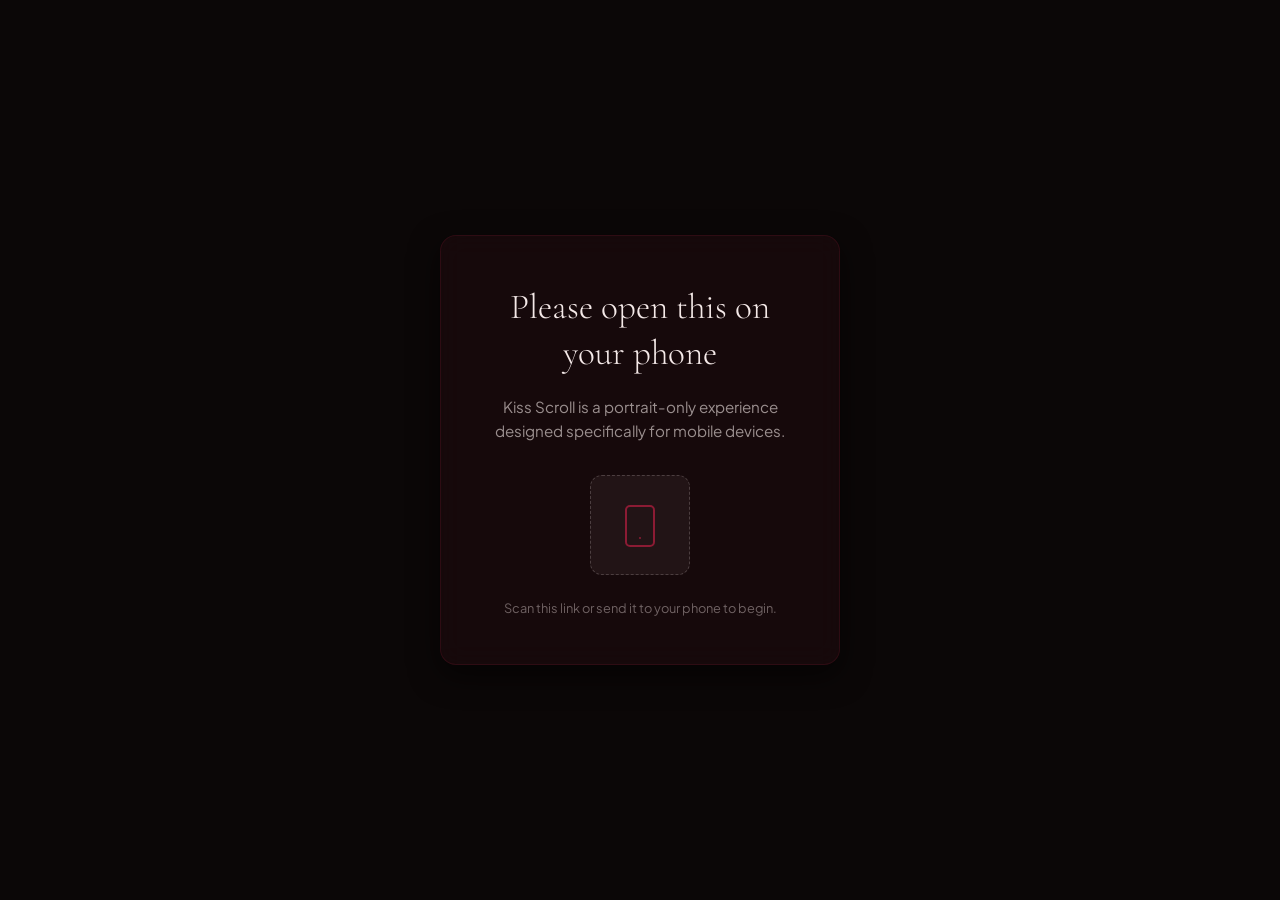
==== commit 300f87a9: "Update index.html" ====
--- a/index.html
+++ b/index.html
@@ -74,6 +74,7 @@
           </div>
 
           <div class="scroll-top-prompt">
+            <p>Made with love for my Shirsa</p><br>
             <p>Release to spring back to the top</p>
           </div>
         </div>
--- a/index.css
+++ b/index.css
@@ -30,6 +30,11 @@
   font-family: var(--font-sans);
   overflow-x: hidden;
   -webkit-font-smoothing: antialiased;
+  -webkit-user-select: none;
+  -moz-user-select: none;
+  -ms-user-select: none;
+  user-select: none;
+  -webkit-touch-callout: none;
 }
 
 /* -------------------------------------------------------------
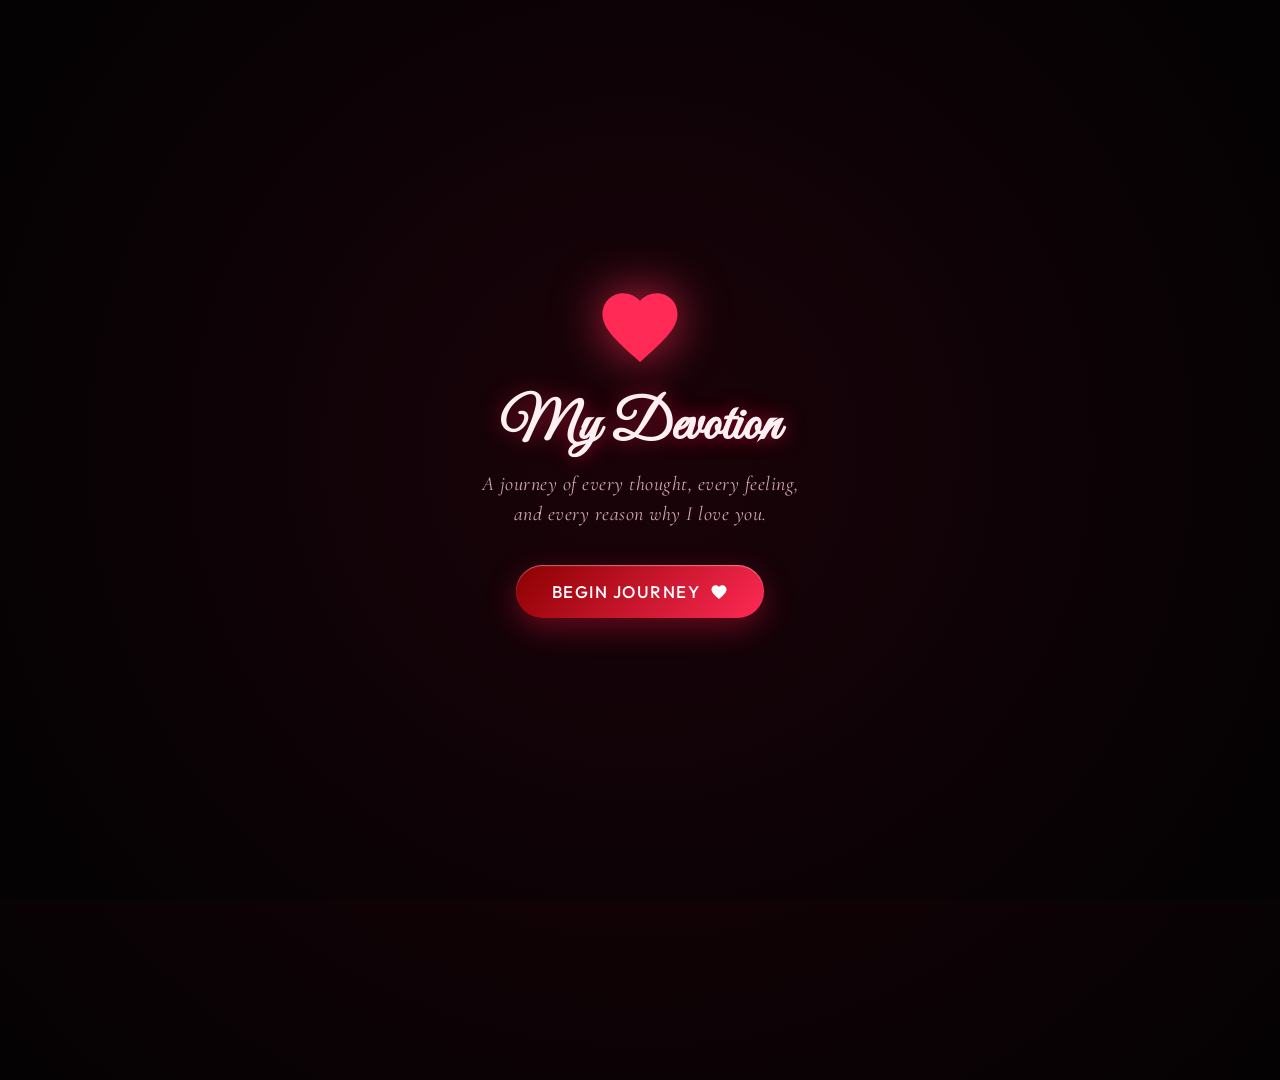
==== commit 93b57f1b: "Rename she.html to index.html" ====
--- a/index.html
+++ b/index.html
@@ -1,88 +1,1552 @@
 <!DOCTYPE html>
 <html lang="en">
+
 <head>
-  <meta charset="UTF-8">
-  <meta name="viewport" content="width=device-width, initial-scale=1.0, maximum-scale=1.0, user-scalable=no">
-  <title>Kiss Scroll — A Gift for You</title>
-  <meta name="description" content="Hold down to glide into a warm wine red world of kisses.">
-  
-  <!-- Elegant Fonts: Cormorant Garamond (Serif) & Plus Jakarta Sans (Sans-serif) -->
-  <link rel="preconnect" href="https://fonts.googleapis.com">
-  <link rel="preconnect" href="https://fonts.gstatic.com" crossorigin>
-  <link href="https://fonts.googleapis.com/css2?family=Cormorant+Garamond:ital,wght@0,300;0,400;0,500;0,600;1,400&family=Plus+Jakarta+Sans:wght@400;500;600&display=swap" rel="stylesheet">
-  
-  <link rel="stylesheet" href="index.css">
+    <meta charset="UTF-8">
+    <meta name="viewport"
+        content="width=device-width, initial-scale=1.0, maximum-scale=1.0, user-scalable=no, viewport-fit=cover">
+    <title>A Journey of Devotion • For You</title>
+    <meta name="description" content="A romantic mobile experience of pure devotion, step by step, word by word.">
+    <meta name="theme-color" content="#060204">
+
+    <!-- Google Fonts for High-End Typography -->
+    <link rel="preconnect" href="https://fonts.googleapis.com">
+    <link rel="preconnect" href="https://fonts.gstatic.com" crossorigin>
+    <link
+        href="https://fonts.googleapis.com/css2?family=Cormorant+Garamond:ital,wght@0,400;0,600;0,700;1,400;1,600&family=Outfit:wght@300;400;500;600&family=Great+Vibes&display=swap"
+        rel="stylesheet">
+
+    <style>
+        :root {
+            --bg-dark: #050204;
+            --bg-card: rgba(18, 5, 10, 0.65);
+            --red-primary: #dc143c;
+            --red-deep: #8b0000;
+            --red-glow: #ff2a55;
+            --red-velvet: #4a040d;
+            --text-light: #fff0f3;
+            --text-muted: #d4a5b2;
+            --text-dim: #7a4f5b;
+            --gold-accent: #ffd700;
+            --font-serif: 'Cormorant Garamond', Georgia, serif;
+            --font-sans: 'Outfit', -apple-system, sans-serif;
+            --font-script: 'Great Vibes', cursive;
+        }
+
+        * {
+            box-sizing: border-box;
+            margin: 0;
+            padding: 0;
+            user-select: none;
+            -webkit-user-select: none;
+            -webkit-tap-highlight-color: transparent;
+        }
+
+        html,
+        body {
+            width: 100%;
+            height: 100%;
+            overflow: hidden;
+            background-color: var(--bg-dark);
+            color: var(--text-light);
+            font-family: var(--font-sans);
+            touch-action: manipulation;
+        }
+
+        /* Ambient Background Canvas */
+        #bg-canvas {
+            position: absolute;
+            top: 0;
+            left: 0;
+            width: 100%;
+            height: 100%;
+            z-index: 1;
+            pointer-events: none;
+        }
+
+        /* Glowing Radial Background Light */
+        .radial-ambient {
+            position: absolute;
+            top: 50%;
+            left: 50%;
+            transform: translate(-50%, -50%);
+            width: 140vw;
+            height: 140vh;
+            background: radial-gradient(circle at center, rgba(139, 0, 0, 0.28) 0%, rgba(74, 4, 13, 0.15) 45%, rgba(5, 2, 4, 0.95) 80%);
+            z-index: 2;
+            pointer-events: none;
+            animation: pulseGlow 8s ease-in-out infinite alternate;
+        }
+
+        @keyframes pulseGlow {
+            0% {
+                opacity: 0.7;
+                transform: translate(-50%, -50%) scale(0.95);
+            }
+
+            100% {
+                opacity: 1;
+                transform: translate(-50%, -50%) scale(1.08);
+            }
+        }
+
+        /* App Container */
+        #app {
+            position: relative;
+            z-index: 10;
+            width: 100%;
+            height: 100%;
+            display: flex;
+            flex-direction: column;
+            justify-content: space-between;
+            padding: env(safe-area-inset-top, 20px) env(safe-area-inset-right, 20px) env(safe-area-inset-bottom, 20px) env(safe-area-inset-left, 20px);
+        }
+
+        /* Intro Overlay */
+        #intro-screen {
+            position: fixed;
+            inset: 0;
+            z-index: 100;
+            background: radial-gradient(circle at center, #1a0309 0%, #050204 90%);
+            display: flex;
+            flex-direction: column;
+            align-items: center;
+            justify-content: center;
+            padding: 30px;
+            text-align: center;
+            transition: opacity 1.2s cubic-bezier(0.4, 0, 0.2, 1), visibility 1.2s;
+        }
+
+        #intro-screen.hidden {
+            opacity: 0;
+            visibility: hidden;
+            pointer-events: none;
+        }
+
+        .intro-heart {
+            width: 90px;
+            height: 90px;
+            margin-bottom: 24px;
+            fill: var(--red-glow);
+            filter: drop-shadow(0 0 25px rgba(255, 42, 85, 0.8));
+            animation: heartbeat 1.6s ease-in-out infinite;
+            cursor: pointer;
+        }
+
+        @keyframes heartbeat {
+
+            0%,
+            100% {
+                transform: scale(1);
+                filter: drop-shadow(0 0 20px rgba(255, 42, 85, 0.7));
+            }
+
+            14% {
+                transform: scale(1.15);
+                filter: drop-shadow(0 0 35px rgba(255, 42, 85, 1));
+            }
+
+            28% {
+                transform: scale(1.03);
+                filter: drop-shadow(0 0 25px rgba(255, 42, 85, 0.8));
+            }
+
+            42% {
+                transform: scale(1.22);
+                filter: drop-shadow(0 0 45px rgba(255, 42, 85, 1));
+            }
+
+            70% {
+                transform: scale(1);
+            }
+        }
+
+        .intro-title {
+            font-family: var(--font-script);
+            font-size: 3.5rem;
+            color: var(--text-light);
+            text-shadow: 0 0 20px rgba(220, 20, 60, 0.6);
+            margin-bottom: 12px;
+            line-height: 1.1;
+        }
+
+        .intro-subtitle {
+            font-family: var(--font-serif);
+            font-size: 1.25rem;
+            font-style: italic;
+            color: var(--text-muted);
+            margin-bottom: 36px;
+            max-width: 320px;
+            line-height: 1.5;
+            letter-spacing: 0.5px;
+        }
+
+        .start-btn {
+            background: linear-gradient(135deg, #8b0000 0%, #ff2a55 100%);
+            color: #ffffff;
+            border: none;
+            padding: 16px 36px;
+            font-size: 1.05rem;
+            font-family: var(--font-sans);
+            font-weight: 500;
+            letter-spacing: 1.5px;
+            text-transform: uppercase;
+            border-radius: 50px;
+            box-shadow: 0 10px 30px rgba(220, 20, 60, 0.4), inset 0 1px 1px rgba(255, 255, 255, 0.4);
+            cursor: pointer;
+            display: flex;
+            align-items: center;
+            gap: 10px;
+            transition: transform 0.3s ease, box-shadow 0.3s ease;
+        }
+
+        .start-btn:active {
+            transform: scale(0.96);
+            box-shadow: 0 5px 15px rgba(220, 20, 60, 0.6);
+        }
+
+        /* Top Header Bar */
+        header {
+            display: flex;
+            flex-direction: column;
+            gap: 10px;
+            width: 100%;
+            padding-top: 10px;
+        }
+
+        .top-nav {
+            display: flex;
+            align-items: center;
+            justify-content: space-between;
+            width: 100%;
+        }
+
+        .chapter-badge {
+            display: inline-flex;
+            align-items: center;
+            gap: 6px;
+            background: rgba(74, 4, 13, 0.5);
+            border: 1px solid rgba(220, 20, 60, 0.3);
+            backdrop-filter: blur(10px);
+            padding: 6px 14px;
+            border-radius: 20px;
+            font-size: 0.78rem;
+            letter-spacing: 1px;
+            text-transform: uppercase;
+            color: var(--text-muted);
+            font-weight: 500;
+            transition: all 0.5s ease;
+        }
+
+        .nav-actions {
+            display: flex;
+            align-items: center;
+            gap: 10px;
+        }
+
+        .icon-btn {
+            background: rgba(255, 255, 255, 0.05);
+            border: 1px solid rgba(220, 20, 60, 0.2);
+            width: 40px;
+            height: 40px;
+            border-radius: 50%;
+            display: flex;
+            align-items: center;
+            justify-content: center;
+            color: var(--text-muted);
+            cursor: pointer;
+            backdrop-filter: blur(8px);
+            transition: all 0.3s ease;
+        }
+
+        .icon-btn:active {
+            transform: scale(0.92);
+            background: rgba(220, 20, 60, 0.2);
+            color: var(--text-light);
+        }
+
+        .icon-btn svg {
+            width: 18px;
+            height: 18px;
+            fill: currentColor;
+        }
+
+        /* Progress Bar */
+        .progress-container {
+            width: 100%;
+            height: 4px;
+            background: rgba(255, 255, 255, 0.08);
+            border-radius: 2px;
+            overflow: hidden;
+            position: relative;
+        }
+
+        .progress-bar {
+            height: 100%;
+            width: 0%;
+            background: linear-gradient(90deg, #8b0000, #ff2a55, #ffd700);
+            border-radius: 2px;
+            transition: width 0.4s cubic-bezier(0.25, 1, 0.5, 1);
+            box-shadow: 0 0 10px rgba(255, 42, 85, 0.8);
+        }
+
+        /* Main Stage Container */
+        main {
+            flex: 1;
+            display: flex;
+            flex-direction: column;
+            justify-content: center;
+            align-items: center;
+            position: relative;
+            width: 100%;
+            max-width: 600px;
+            margin: 0 auto;
+            padding: 20px 10px;
+        }
+
+        /* Card Box */
+        .story-card {
+            width: 100%;
+            min-height: 280px;
+            background: var(--bg-card);
+            border: 1px solid rgba(255, 42, 85, 0.25);
+            border-radius: 24px;
+            backdrop-filter: blur(20px);
+            -webkit-backdrop-filter: blur(20px);
+            padding: 30px 24px;
+            display: flex;
+            flex-direction: column;
+            justify-content: space-between;
+            box-shadow: 0 20px 50px rgba(0, 0, 0, 0.7),
+                inset 0 1px 0 rgba(255, 255, 255, 0.1),
+                0 0 30px rgba(139, 0, 0, 0.15);
+            transition: transform 0.3s ease, border-color 0.5s ease, box-shadow 0.5s ease;
+            position: relative;
+            overflow: hidden;
+        }
+
+        .story-card::before {
+            content: '';
+            position: absolute;
+            top: -50%;
+            left: -50%;
+            width: 200%;
+            height: 200%;
+            background: radial-gradient(circle at 50% 0%, rgba(255, 42, 85, 0.08) 0%, transparent 60%);
+            pointer-events: none;
+        }
+
+        /* Faded Past Lines Stack */
+        .history-stack {
+            display: flex;
+            flex-direction: column;
+            gap: 12px;
+            margin-bottom: 20px;
+            opacity: 0.65;
+            mask-image: linear-gradient(to bottom, transparent 0%, black 50%);
+            -webkit-mask-image: linear-gradient(to bottom, transparent 0%, black 50%);
+        }
+
+        .history-line {
+            font-family: var(--font-serif);
+            font-size: 1.05rem;
+            color: var(--text-dim);
+            line-height: 1.4;
+            transition: all 0.5s ease;
+            font-style: italic;
+        }
+
+        /* Active Typewriter Box */
+        .active-text-box {
+            min-height: 110px;
+            display: flex;
+            align-items: center;
+            justify-content: center;
+            text-align: center;
+            position: relative;
+        }
+
+        .active-text {
+            font-family: var(--font-serif);
+            font-size: 1.65rem;
+            font-weight: 600;
+            color: var(--text-light);
+            line-height: 1.45;
+            letter-spacing: 0.2px;
+            text-shadow: 0 0 15px rgba(220, 20, 60, 0.4);
+            word-wrap: break-word;
+            hyphens: auto;
+        }
+
+        .active-text.climax {
+            font-size: 2.1rem;
+            font-weight: 700;
+            color: #ffffff;
+            text-shadow: 0 0 25px rgba(255, 42, 85, 0.9), 0 0 40px rgba(220, 20, 60, 0.6);
+            animation: climaxPulse 2s infinite ease-in-out;
+        }
+
+        @keyframes climaxPulse {
+
+            0%,
+            100% {
+                transform: scale(1);
+                text-shadow: 0 0 25px rgba(255, 42, 85, 0.9);
+            }
+
+            50% {
+                transform: scale(1.03);
+                text-shadow: 0 0 35px rgba(255, 42, 85, 1), 0 0 50px rgba(255, 215, 0, 0.6);
+            }
+        }
+
+        .cursor {
+            display: inline-block;
+            width: 3px;
+            height: 1.3em;
+            background-color: var(--red-glow);
+            margin-left: 4px;
+            vertical-align: middle;
+            animation: blink 0.8s infinite;
+            box-shadow: 0 0 8px var(--red-glow);
+        }
+
+        @keyframes blink {
+
+            0%,
+            100% {
+                opacity: 1;
+            }
+
+            50% {
+                opacity: 0;
+            }
+        }
+
+        /* Tap Prompt */
+        .tap-hint {
+            display: flex;
+            align-items: center;
+            justify-content: center;
+            gap: 8px;
+            margin-top: 20px;
+            font-size: 0.8rem;
+            color: var(--text-muted);
+            letter-spacing: 1px;
+            text-transform: uppercase;
+            opacity: 0.8;
+            animation: hintFade 2s infinite ease-in-out;
+        }
+
+        @keyframes hintFade {
+
+            0%,
+            100% {
+                opacity: 0.4;
+                transform: translateY(0);
+            }
+
+            50% {
+                opacity: 0.9;
+                transform: translateY(-3px);
+            }
+        }
+
+        .tap-hint svg {
+            width: 14px;
+            height: 14px;
+            fill: var(--red-glow);
+        }
+
+        /* Bottom Control Bar */
+        footer {
+            display: flex;
+            align-items: center;
+            justify-content: space-between;
+            width: 100%;
+            padding-bottom: 10px;
+            max-width: 600px;
+            margin: 0 auto;
+        }
+
+        .counter-display {
+            font-size: 0.82rem;
+            color: var(--text-dim);
+            font-weight: 500;
+            letter-spacing: 1px;
+        }
+
+        .counter-display span {
+            color: var(--text-muted);
+        }
+
+        .auto-play-toggle {
+            display: flex;
+            align-items: center;
+            gap: 6px;
+            background: rgba(255, 255, 255, 0.05);
+            border: 1px solid rgba(220, 20, 60, 0.2);
+            padding: 8px 14px;
+            border-radius: 20px;
+            font-size: 0.78rem;
+            color: var(--text-muted);
+            cursor: pointer;
+            backdrop-filter: blur(8px);
+            transition: all 0.3s ease;
+        }
+
+        .auto-play-toggle.active {
+            background: rgba(220, 20, 60, 0.3);
+            border-color: var(--red-glow);
+            color: #ffffff;
+            box-shadow: 0 0 12px rgba(255, 42, 85, 0.4);
+        }
+
+        /* Journal Modal Overlay */
+        #journal-modal {
+            position: fixed;
+            inset: 0;
+            z-index: 90;
+            background: rgba(5, 2, 4, 0.95);
+            backdrop-filter: blur(25px);
+            -webkit-backdrop-filter: blur(25px);
+            padding: 30px 20px;
+            display: flex;
+            flex-direction: column;
+            opacity: 0;
+            visibility: hidden;
+            transition: all 0.4s ease;
+        }
+
+        #journal-modal.active {
+            opacity: 1;
+            visibility: visible;
+        }
+
+        .modal-header {
+            display: flex;
+            align-items: center;
+            justify-content: space-between;
+            margin-bottom: 20px;
+            padding-bottom: 15px;
+            border-bottom: 1px solid rgba(220, 20, 60, 0.2);
+        }
+
+        .modal-title {
+            font-family: var(--font-script);
+            font-size: 2.2rem;
+            color: var(--text-light);
+        }
+
+        .journal-list {
+            flex: 1;
+            overflow-y: auto;
+            display: flex;
+            flex-direction: column;
+            gap: 14px;
+            padding-right: 5px;
+        }
+
+        .journal-item {
+            font-family: var(--font-serif);
+            font-size: 1.1rem;
+            color: var(--text-muted);
+            line-height: 1.5;
+            padding: 12px 16px;
+            background: rgba(255, 255, 255, 0.03);
+            border-left: 3px solid var(--red-deep);
+            border-radius: 0 12px 12px 0;
+            transition: all 0.3s ease;
+        }
+
+        .journal-item.active-item {
+            border-left-color: var(--red-glow);
+            background: rgba(220, 20, 60, 0.15);
+            color: var(--text-light);
+            font-weight: 600;
+        }
+
+        /* Final Screen overlay */
+        #finale-screen {
+            position: fixed;
+            inset: 0;
+            z-index: 95;
+            background: radial-gradient(circle at center, #24040d 0%, #050204 90%);
+            display: flex;
+            flex-direction: column;
+            align-items: center;
+            justify-content: center;
+            padding: 30px;
+            text-align: center;
+            opacity: 0;
+            visibility: hidden;
+            transition: opacity 1.5s ease, visibility 1.5s ease;
+            overflow-y: auto;
+        }
+
+        #finale-screen.active {
+            opacity: 1;
+            visibility: visible;
+        }
+
+        .finale-heart {
+            width: 120px;
+            height: 120px;
+            fill: url(#heartGradient);
+            filter: drop-shadow(0 0 40px rgba(255, 42, 85, 0.9));
+            animation: heartbeat 1.4s ease-in-out infinite;
+            margin-bottom: 24px;
+            cursor: pointer;
+        }
+
+        .finale-title {
+            font-family: var(--font-script);
+            font-size: 3.8rem;
+            color: var(--text-light);
+            text-shadow: 0 0 30px rgba(255, 42, 85, 0.7);
+            margin-bottom: 16px;
+            line-height: 1;
+        }
+
+        .finale-message {
+            font-family: var(--font-serif);
+            font-size: 1.25rem;
+            color: var(--text-muted);
+            max-width: 380px;
+            line-height: 1.6;
+            margin-bottom: 32px;
+            font-style: italic;
+        }
+
+        .finale-btn-group {
+            display: flex;
+            flex-direction: column;
+            gap: 14px;
+            width: 100%;
+            max-width: 280px;
+        }
+
+        .secondary-btn {
+            background: rgba(255, 255, 255, 0.06);
+            border: 1px solid rgba(255, 42, 85, 0.3);
+            color: var(--text-light);
+            padding: 14px 28px;
+            font-size: 0.95rem;
+            font-family: var(--font-sans);
+            border-radius: 50px;
+            cursor: pointer;
+            backdrop-filter: blur(10px);
+            transition: all 0.3s ease;
+        }
+
+        .secondary-btn:active {
+            transform: scale(0.96);
+            background: rgba(220, 20, 60, 0.25);
+        }
+
+        /* Screen Shake Animation on Key Sentences */
+        @keyframes screenShake {
+
+            0%,
+            100% {
+                transform: translate(0, 0);
+            }
+
+            20% {
+                transform: translate(-4px, 3px);
+            }
+
+            40% {
+                transform: translate(4px, -3px);
+            }
+
+            60% {
+                transform: translate(-3px, -2px);
+            }
+
+            80% {
+                transform: translate(3px, 2px);
+            }
+        }
+
+        .shake {
+            animation: screenShake 0.4s ease-in-out;
+        }
+
+        /* Responsive adjustments */
+        @media (max-width: 380px) {
+            .intro-title {
+                font-size: 2.8rem;
+            }
+
+            .active-text {
+                font-size: 1.45rem;
+            }
+
+            .active-text.climax {
+                font-size: 1.8rem;
+            }
+
+            .story-card {
+                padding: 22px 18px;
+                min-height: 250px;
+            }
+        }
+    </style>
 </head>
+
 <body>
 
-  <!-- Silent Audio Element for Volume Button Interaction (progressive enhancement) -->
-  <audio id="silent-audio" loop playsinline src="[data-uri]"></audio>
-
-  <!-- Desktop & Tablet Guard Screen (Wider than 480px) -->
-  <div id="desktop-guard" class="desktop-guard">
-    <div class="guard-card">
-      <h1 class="guard-title">Please open this on your phone</h1>
-      <p class="guard-text">Kiss Scroll is a portrait-only experience designed specifically for mobile devices.</p>
-      <div class="qr-placeholder">
-        <!-- Optional: A lovely decorative mobile phone outline or graphic -->
-        <svg class="phone-svg" xmlns="http://www.w3.org/2000/svg" viewBox="0 0 24 24" fill="none" stroke="currentColor" stroke-width="1" stroke-linecap="round" stroke-linejoin="round">
-          <rect x="5" y="2" width="14" height="20" rx="2" ry="2"></rect>
-          <line x1="12" y1="18" x2="12.01" y2="18"></line>
+    <!-- Ambient Canvas for Petals & Glow -->
+    <canvas id="bg-canvas"></canvas>
+    <div class="radial-ambient"></div>
+
+    <!-- SVG Gradient Definitions -->
+    <svg style="width:0;height:0;position:absolute;">
+        <defs>
+            <linearGradient id="heartGradient" x1="0%" y1="0%" x2="100%" y2="100%">
+                <stop offset="0%" stop-color="#ff2a55" />
+                <stop offset="50%" stop-color="#dc143c" />
+                <stop offset="100%" stop-color="#4a040d" />
+            </linearGradient>
+        </defs>
+    </svg>
+
+    <!-- INTRO LANDING SCREEN -->
+    <div id="intro-screen">
+        <svg class="intro-heart" viewBox="0 0 24 24" id="start-heart-icon">
+            <path
+                d="M12 21.35l-1.45-1.32C5.4 15.36 2 12.28 2 8.5 2 5.42 4.42 3 7.5 3c1.74 0 3.41.81 4.5 2.09C13.09 3.81 14.76 3 16.5 3 19.58 3 22 5.42 22 8.5c0 3.78-3.4 6.86-8.55 11.54L12 21.35z" />
         </svg>
-      </div>
-      <p class="guard-hint">Scan this link or send it to your phone to begin.</p>
+        <h1 class="intro-title">My Devotion</h1>
+        <p class="intro-subtitle">A journey of every thought, every feeling, and every reason why I love you.</p>
+        <button class="start-btn" id="start-btn">
+            <span>Begin Journey</span>
+            <svg width="18" height="18" viewBox="0 0 24 24" fill="currentColor">
+                <path
+                    d="M12 21.35l-1.45-1.32C5.4 15.36 2 12.28 2 8.5 2 5.42 4.42 3 7.5 3c1.74 0 3.41.81 4.5 2.09C13.09 3.81 14.76 3 16.5 3 19.58 3 22 5.42 22 8.5c0 3.78-3.4 6.86-8.55 11.54L12 21.35z" />
+            </svg>
+        </button>
     </div>
-  </div>
-
-  <!-- Primary Viewport Wrapper -->
-  <div id="viewport-wrapper" class="viewport-wrapper">
-    
-    <!-- Full-screen Press Layer (Catches all pointer interactions) -->
-    <div id="press-layer" class="press-layer"></div>
-
-    <!-- Scrollable Content Container -->
-    <div id="scroll-container" class="scroll-container">
-      
-      <!-- Opening Section (Viewport 1) -->
-      <section class="section opening-section">
-        <div class="opening-content">
-          <h1 class="title">For You</h1>
-          <p id="instruction-text" class="instruction">Press & hold anywhere to glide down</p>
-          <div class="arrow-indicator">
-            <svg xmlns="http://www.w3.org/2000/svg" viewBox="0 0 24 24" fill="none" stroke="currentColor" stroke-width="1.5" stroke-linecap="round" stroke-linejoin="round">
-              <line x1="12" y1="5" x2="12" y2="19"></line>
-              <polyline points="19 12 12 19 5 12"></polyline>
-            </svg>
-          </div>
+
+    <!-- MAIN APPLICATION STAGE -->
+    <div id="app">
+        <!-- Top Header Navigation -->
+        <header>
+            <div class="top-nav">
+                <div class="chapter-badge" id="chapter-badge">
+                    <span>Chapter I</span> • <span>I'm Proud Of You</span>
+                </div>
+                <div class="nav-actions">
+                    <button class="icon-btn" id="audio-toggle" title="Toggle Music & Sound">
+                        <svg id="sound-icon-on" viewBox="0 0 24 24">
+                            <path
+                                d="M3 9v6h4l5 5V4L7 9H3zm13.5 3c0-1.77-1.02-3.29-2.5-4.03v8.05c1.48-.73 2.5-2.25 2.5-4.02zM14 3.23v2.06c2.89.86 5 3.54 5 6.71s-2.11 5.85-5 6.71v2.06c4.01-.91 7-4.49 7-8.77s-2.99-7.86-7-8.77z" />
+                        </svg>
+                        <svg id="sound-icon-off" viewBox="0 0 24 24" style="display:none;">
+                            <path
+                                d="M16.5 12c0-1.77-1.02-3.29-2.5-4.03v2.21l2.45 2.45c.03-.2.05-.41.05-.63zm2.5 0c0 .94-.2 1.82-.54 2.64l1.51 1.51C20.63 14.91 21 13.5 21 12c0-4.28-2.99-7.86-7-8.77v2.06c2.89.86 5 3.54 5 6.71zM4.27 3L3 4.27 7.73 9H3v6h4l5 5v-6.73l4.25 4.25c-.67.52-1.42.93-2.25 1.18v2.06c1.38-.31 2.63-.95 3.69-1.81L19.73 21 21 19.73l-9-9L4.27 3zM12 4L9.91 6.09 12 8.18V4z" />
+                        </svg>
+                    </button>
+                    <button class="icon-btn" id="journal-toggle" title="View Full Devotion Journal">
+                        <svg viewBox="0 0 24 24">
+                            <path
+                                d="M18 2H6c-1.1 0-2 .9-2 2v16c0 1.1.9 2 2 2h12c1.1 0 2-.9 2-2V4c0-1.1-.9-2-2-2zM6 4h5v8l-2.5-1.5L6 12V4z" />
+                        </svg>
+                    </button>
+                </div>
+            </div>
+            <div class="progress-container">
+                <div class="progress-bar" id="progress-bar"></div>
+            </div>
+        </header>
+
+        <!-- Main Content Area -->
+        <main id="main-stage">
+            <div class="story-card" id="story-card">
+                <div class="history-stack" id="history-stack">
+                    <!-- Previous lines will render here dynamically -->
+                </div>
+
+                <div class="active-text-box">
+                    <div class="active-text" id="active-text"></div>
+                    <span class="cursor" id="cursor"></span>
+                </div>
+
+                <div class="tap-hint">
+                    <svg viewBox="0 0 24 24">
+                        <path
+                            d="M12 21.35l-1.45-1.32C5.4 15.36 2 12.28 2 8.5 2 5.42 4.42 3 7.5 3c1.74 0 3.41.81 4.5 2.09C13.09 3.81 14.76 3 16.5 3 19.58 3 22 5.42 22 8.5c0 3.78-3.4 6.86-8.55 11.54L12 21.35z" />
+                    </svg>
+                    <span id="hint-text">Tap anywhere for next line</span>
+                </div>
+            </div>
+        </main>
+
+        <!-- Footer Controls -->
+        <footer>
+            <div class="counter-display" id="counter-display">
+                Line <span id="current-index">1</span> of <span id="total-count">196</span>
+            </div>
+
+            <button class="auto-play-toggle" id="auto-play-btn">
+                <svg width="14" height="14" viewBox="0 0 24 24" fill="currentColor">
+                    <path d="M8 5v14l11-7z" />
+                </svg>
+                <span id="auto-text">Auto Play</span>
+            </button>
+        </footer>
+    </div>
+
+    <!-- JOURNAL MODAL -->
+    <div id="journal-modal">
+        <div class="modal-header">
+            <h2 class="modal-title">Journal of Devotion</h2>
+            <button class="icon-btn" id="close-journal">
+                <svg viewBox="0 0 24 24">
+                    <path
+                        d="M19 6.41L17.59 5 12 10.59 6.41 5 5 6.41 10.59 12 5 17.59 6.41 19 12 13.41 17.59 19 19 17.59 13.41 12z" />
+                </svg>
+            </button>
         </div>
-      </section>
-
-      <!-- The Long Middle (Viewports 2-9 are driven automatically by the height, this provides space) -->
-      <div class="spacer-middle"></div>
-
-      <!-- Bottom Section (Viewport 10) -->
-      <section class="section bottom-section">
-        <div class="bottom-content">
-          
-          <!-- Drop your own romantic text / message here! -->
-          <!-- We keep it blank so you can personalize it without pre-written copy -->
-          <div class="personal-message-container">
-            <!-- Example:
-            <h2 class="romantic-header">Happy Valentine's Day</h2>
-            <p class="romantic-body">I love you more than all these kisses combined...</p>
-            -->
-          </div>
-
-          <div class="scroll-top-prompt">
-            <p>Made with love for my Shirsa</p><br>
-            <p>Release to spring back to the top</p>
-          </div>
+        <div class="journal-list" id="journal-list"></div>
+    </div>
+
+    <!-- FINALE SCREEN -->
+    <div id="finale-screen">
+        <svg class="finale-heart" viewBox="0 0 24 24" id="finale-heart-icon">
+            <path
+                d="M12 21.35l-1.45-1.32C5.4 15.36 2 12.28 2 8.5 2 5.42 4.42 3 7.5 3c1.74 0 3.41.81 4.5 2.09C13.09 3.81 14.76 3 16.5 3 19.58 3 22 5.42 22 8.5c0 3.78-3.4 6.86-8.55 11.54L12 21.35z" />
+        </svg>
+        <h2 class="finale-title">Forever & Always</h2>
+        <p class="finale-message">
+            "Through every quiet morning, through every storm, and through every smile... I will always love you,
+            support you, and hold you close."
+        </p>
+        <p class="finale-message">
+            "Made with love for my Shirsa by someone truely her's"<br>
+        </p>
+
+        <div class="finale-btn-group">
+            <button class="start-btn" id="replay-btn" style="justify-content: center;">
+                <span>Relive Our Journey</span>
+            </button>
+            <button class="secondary-btn" id="open-journal-finale">
+                <span>Read All Statements</span>
+            </button>
         </div>
-      </section>
-
     </div>
-  </div>
-
-  <script src="index.js"></script>
+
+    <script>
+        /* ==========================================
+           ALL SENTENCES (196 ITEMS) STRICTLY PRESERVED
+           ========================================== */
+        const LINES = [
+            // CHAPTER 1: I'm Proud Of You (23 lines)
+            { chapter: 1, title: "I'm Proud Of You", text: "I’m proud of you for waking up." },
+            { chapter: 1, title: "I'm Proud Of You", text: "I’m proud of you for brushing your hair." },
+            { chapter: 1, title: "I'm Proud Of You", text: "I’m proud of you for blinking." },
+            { chapter: 1, title: "I'm Proud Of You", text: "I’m proud of you for breathing." },
+            { chapter: 1, title: "I'm Proud Of You", text: "I’m proud of you for making your bed." },
+            { chapter: 1, title: "I'm Proud Of You", text: "I’m proud of you for eating." },
+            { chapter: 1, title: "I'm Proud Of You", text: "I’m proud of you for trying to eat." },
+            { chapter: 1, title: "I'm Proud Of You", text: "I’m proud of you for drinking water." },
+            { chapter: 1, title: "I'm Proud Of You", text: "I’m proud of you for being here." },
+            { chapter: 1, title: "I'm Proud Of You", text: "I’m proud of you for being you." },
+            { chapter: 1, title: "I'm Proud Of You", text: "I’m proud of you for smiling." },
+            { chapter: 1, title: "I'm Proud Of You", text: "I’m proud of you for continuing on even when things are difficult for you." },
+            { chapter: 1, title: "I'm Proud Of You", text: "I’m proud of you for standing up." },
+            { chapter: 1, title: "I'm Proud Of You", text: "I’m proud of you for blinking." },
+            { chapter: 1, title: "I'm Proud Of You", text: "I’m proud of you for standing up." },
+            { chapter: 1, title: "I'm Proud Of You", text: "I’m proud of you for sitting down." },
+            { chapter: 1, title: "I'm Proud Of You", text: "I’m proud of you for defending yourself." },
+            { chapter: 1, title: "I'm Proud Of You", text: "I’m proud of you for believing in yourself." },
+            { chapter: 1, title: "I'm Proud Of You", text: "I’m proud of you for simply trying." },
+            { chapter: 1, title: "I'm Proud Of You", text: "I’m proud of you for being alive." },
+            { chapter: 1, title: "I'm Proud Of You", text: "IM PROUD OF YOU. ♥", special: true },
+
+            // CHAPTER 2: Unconditional Love (123 lines)
+            { chapter: 2, title: "Unconditional Love", text: "i love you" },
+            { chapter: 2, title: "Unconditional Love", text: "i love your smile" },
+            { chapter: 2, title: "Unconditional Love", text: "i love your laugh" },
+            { chapter: 2, title: "Unconditional Love", text: "i love your personality" },
+            { chapter: 2, title: "Unconditional Love", text: "i love your hair" },
+            { chapter: 2, title: "Unconditional Love", text: "i love your insecurities" },
+            { chapter: 2, title: "Unconditional Love", text: "i love your accomplishments" },
+            { chapter: 2, title: "Unconditional Love", text: "i love your failures" },
+            { chapter: 2, title: "Unconditional Love", text: "i love your eyes" },
+            { chapter: 2, title: "Unconditional Love", text: "i love your beauty" },
+            { chapter: 2, title: "Unconditional Love", text: "i love your handwriting" },
+            { chapter: 2, title: "Unconditional Love", text: "i love the way you dance" },
+            { chapter: 2, title: "Unconditional Love", text: "i love you on your happy days" },
+            { chapter: 2, title: "Unconditional Love", text: "i love you on your sad days" },
+            { chapter: 2, title: "Unconditional Love", text: "i love you on the days you feel lonely" },
+            { chapter: 2, title: "Unconditional Love", text: "i love you on the days you feel helpless" },
+            { chapter: 2, title: "Unconditional Love", text: "i love you on the days you feel like no one cares" },
+            { chapter: 2, title: "Unconditional Love", text: "i love you on the days you feel forgotten" },
+            { chapter: 2, title: "Unconditional Love", text: "i love you on the days you feel unmotivated" },
+            { chapter: 2, title: "Unconditional Love", text: "i love you on the days you feel loved" },
+            { chapter: 2, title: "Unconditional Love", text: "i love you on the days you feel sick" },
+            { chapter: 2, title: "Unconditional Love", text: "i love you on the days you feel motivated" },
+            { chapter: 2, title: "Unconditional Love", text: "i love you on the days you feel depressed" },
+            { chapter: 2, title: "Unconditional Love", text: "i love you on the days you feel stresses" },
+            { chapter: 2, title: "Unconditional Love", text: "i love you on the days you feel crazy" },
+            { chapter: 2, title: "Unconditional Love", text: "i love you on the days you feel hopeful" },
+            { chapter: 2, title: "Unconditional Love", text: "i love you on the days you feel cuddly" },
+            { chapter: 2, title: "Unconditional Love", text: "i love you on the days you feel clingy" },
+            { chapter: 2, title: "Unconditional Love", text: "i love you on the days you feel amazing" },
+            { chapter: 2, title: "Unconditional Love", text: "i love you on the days you feel beautiful" },
+            { chapter: 2, title: "Unconditional Love", text: "i love you on the days you feel like a failure" },
+            { chapter: 2, title: "Unconditional Love", text: "i love you on the days you feel angry" },
+            { chapter: 2, title: "Unconditional Love", text: "i love you on the days you feel aggressive" },
+            { chapter: 2, title: "Unconditional Love", text: "i love you on the days you feel horrible" },
+            { chapter: 2, title: "Unconditional Love", text: "i love you on the days you feel safe" },
+            { chapter: 2, title: "Unconditional Love", text: "i love you on the days you feel unsafe" },
+            { chapter: 2, title: "Unconditional Love", text: "i love you on the days you feel vulnerable" },
+            { chapter: 2, title: "Unconditional Love", text: "i love you on the days you feel weird" },
+            { chapter: 2, title: "Unconditional Love", text: "i love you on the days you feel ok" },
+            { chapter: 2, title: "Unconditional Love", text: "i love you when you're healthy" },
+            { chapter: 2, title: "Unconditional Love", text: "i love how you sing" },
+            { chapter: 2, title: "Unconditional Love", text: "i love your taste in music" },
+            { chapter: 2, title: "Unconditional Love", text: "i love your taste in movies" },
+            { chapter: 2, title: "Unconditional Love", text: "i love your taste in tv shows" },
+            { chapter: 2, title: "Unconditional Love", text: "i love the way you move" },
+            { chapter: 2, title: "Unconditional Love", text: "i love the way you act" },
+            { chapter: 2, title: "Unconditional Love", text: "i love you when you cry" },
+            { chapter: 2, title: "Unconditional Love", text: "i love you when you're kind" },
+            { chapter: 2, title: "Unconditional Love", text: "i love you when you're mean" },
+            { chapter: 2, title: "Unconditional Love", text: "i love you when you're alone" },
+            { chapter: 2, title: "Unconditional Love", text: "i love you when you can't feel" },
+            { chapter: 2, title: "Unconditional Love", text: "i love you when you feel too much" },
+            { chapter: 2, title: "Unconditional Love", text: "i love you when you can't take life anymore" },
+            { chapter: 2, title: "Unconditional Love", text: "i love you when you feel like it's too much" },
+            { chapter: 2, title: "Unconditional Love", text: "i love you when you're asleep" },
+            { chapter: 2, title: "Unconditional Love", text: "i love you when you have nightmares" },
+            { chapter: 2, title: "Unconditional Love", text: "i love you when you have dreams" },
+            { chapter: 2, title: "Unconditional Love", text: "i love how you believe" },
+            { chapter: 2, title: "Unconditional Love", text: "i love you when you believe in yourself" },
+            { chapter: 2, title: "Unconditional Love", text: "i love you when you don't believe in yourself" },
+            { chapter: 2, title: "Unconditional Love", text: "i love you when you hate yourself" },
+            { chapter: 2, title: "Unconditional Love", text: "i love you when you love yourself" },
+            { chapter: 2, title: "Unconditional Love", text: "i love the way you think" },
+            { chapter: 2, title: "Unconditional Love", text: "i love you problems" },
+            { chapter: 2, title: "Unconditional Love", text: "i love your solutions" },
+            { chapter: 2, title: "Unconditional Love", text: "i love how you support" },
+            { chapter: 2, title: "Unconditional Love", text: "i love you when you're in pain" },
+            { chapter: 2, title: "Unconditional Love", text: "i love you when you're hurt" },
+            { chapter: 2, title: "Unconditional Love", text: "i love your promises" },
+            { chapter: 2, title: "Unconditional Love", text: "i love your secrets" },
+            { chapter: 2, title: "Unconditional Love", text: "i love your attitude" },
+            { chapter: 2, title: "Unconditional Love", text: "i love your creativity" },
+            { chapter: 2, title: "Unconditional Love", text: "i love your voice" },
+            { chapter: 2, title: "Unconditional Love", text: "i love you hand gestures" },
+            { chapter: 2, title: "Unconditional Love", text: "i love your stories" },
+            { chapter: 2, title: "Unconditional Love", text: "i love your wounds" },
+            { chapter: 2, title: "Unconditional Love", text: "i love your scars" },
+            { chapter: 2, title: "Unconditional Love", text: "i love your face" },
+            { chapter: 2, title: "Unconditional Love", text: "i love your past" },
+            { chapter: 2, title: "Unconditional Love", text: "i love your future" },
+            { chapter: 2, title: "Unconditional Love", text: "i love your present" },
+            { chapter: 2, title: "Unconditional Love", text: "i love your outfits" },
+            { chapter: 2, title: "Unconditional Love", text: "i love your style" },
+            { chapter: 2, title: "Unconditional Love", text: "i love your art" },
+            { chapter: 2, title: "Unconditional Love", text: "i love your honesty" },
+            { chapter: 2, title: "Unconditional Love", text: "i love you when you lie" },
+            { chapter: 2, title: "Unconditional Love", text: "i love you when you're tired" },
+            { chapter: 2, title: "Unconditional Love", text: "i love you when you're energetic" },
+            { chapter: 2, title: "Unconditional Love", text: "i love how you look" },
+            { chapter: 2, title: "Unconditional Love", text: "i love how you cook" },
+            { chapter: 2, title: "Unconditional Love", text: "i love you when you're adventurous" },
+            { chapter: 2, title: "Unconditional Love", text: "i love you when you're scared" },
+            { chapter: 2, title: "Unconditional Love", text: "i love your imperfections" },
+            { chapter: 2, title: "Unconditional Love", text: "i love your perfections" },
+            { chapter: 2, title: "Unconditional Love", text: "i love you when you worry" },
+            { chapter: 2, title: "Unconditional Love", text: "i love you when you talk" },
+            { chapter: 2, title: "Unconditional Love", text: "i love your opinions" },
+            { chapter: 2, title: "Unconditional Love", text: "i love you when you have a headache" },
+            { chapter: 2, title: "Unconditional Love", text: "i love you when you have a stomach ache" },
+            { chapter: 2, title: "Unconditional Love", text: "i love you when you help others" },
+            { chapter: 2, title: "Unconditional Love", text: "i love you when you need help" },
+            { chapter: 2, title: "Unconditional Love", text: "i love you when you're mature" },
+            { chapter: 2, title: "Unconditional Love", text: "i love you when you're immature" },
+            { chapter: 2, title: "Unconditional Love", text: "i love you in the hard times" },
+            { chapter: 2, title: "Unconditional Love", text: "i love you in the easy times" },
+            { chapter: 2, title: "Unconditional Love", text: "i love you when life is meh" },
+            { chapter: 2, title: "Unconditional Love", text: "i love you when you're responsible" },
+            { chapter: 2, title: "Unconditional Love", text: "i love you when you're irresponsible" },
+            { chapter: 2, title: "Unconditional Love", text: "i love you when you fight" },
+            { chapter: 2, title: "Unconditional Love", text: "i love you in your darkest moments" },
+            { chapter: 2, title: "Unconditional Love", text: "i love you in your brightest moments" },
+            { chapter: 2, title: "Unconditional Love", text: "i love your heart" },
+            { chapter: 2, title: "Unconditional Love", text: "i love you in the day" },
+            { chapter: 2, title: "Unconditional Love", text: "i love you in the night" },
+            { chapter: 2, title: "Unconditional Love", text: "i love you at midnight" },
+            { chapter: 2, title: "Unconditional Love", text: "i love you at 3 am" },
+            { chapter: 2, title: "Unconditional Love", text: "i love you at all times" },
+            { chapter: 2, title: "Unconditional Love", text: "i love you at your best" },
+            { chapter: 2, title: "Unconditional Love", text: "i love you at your worst" },
+            { chapter: 2, title: "Unconditional Love", text: "i love the little things you do" },
+            { chapter: 2, title: "Unconditional Love", text: "i love all of you" },
+            { chapter: 2, title: "Unconditional Love", text: "i love you when you're you" },
+            { chapter: 2, title: "Unconditional Love", text: "i love 𝙮𝙤𝙪 <3", special: true },
+
+            // CHAPTER 3: Every Detail Of You (18 lines including transition)
+            { chapter: 3, title: "Every Detail Of You", text: "I love ur looks" },
+            { chapter: 3, title: "Every Detail Of You", text: "I love ur smile" },
+            { chapter: 3, title: "Every Detail Of You", text: "I love ur eyes" },
+            { chapter: 3, title: "Every Detail Of You", text: "I love ur hair" },
+            { chapter: 3, title: "Every Detail Of You", text: "I love ur skin" },
+            { chapter: 3, title: "Every Detail Of You", text: "I love ur personality" },
+            { chapter: 3, title: "Every Detail Of You", text: "I love ur touch" },
+            { chapter: 3, title: "Every Detail Of You", text: "I love ur insecurities" },
+            { chapter: 3, title: "Every Detail Of You", text: "I love ur dream" },
+            { chapter: 3, title: "Every Detail Of You", text: "I love ur walk" },
+            { chapter: 3, title: "Every Detail Of You", text: "I love ur talk" },
+            { chapter: 3, title: "Every Detail Of You", text: "I love ur name" },
+            { chapter: 3, title: "Every Detail Of You", text: "I love ur weight" },
+            { chapter: 3, title: "Every Detail Of You", text: "I love ur height" },
+            { chapter: 3, title: "Every Detail Of You", text: "I love ur things that u love" },
+            { chapter: 3, title: "Every Detail Of You", text: "I love ur happiness" },
+            { chapter: 3, title: "Every Detail Of You", text: "I love ur unique" },
+            { chapter: 3, title: "Every Detail Of You", text: "But...", transition: true },
+
+            // CHAPTER 4: I Hate Your Pain (14 lines including transition)
+            { chapter: 4, title: "I Hate Your Pain", text: "I hate when ur sad" },
+            { chapter: 4, title: "I Hate Your Pain", text: "I hate when ur crying" },
+            { chapter: 4, title: "I Hate Your Pain", text: "I hate when ur depressed" },
+            { chapter: 4, title: "I Hate Your Pain", text: "I hate when ur stress" },
+            { chapter: 4, title: "I Hate Your Pain", text: "I hate when ur get abused with ur family" },
+            { chapter: 4, title: "I Hate Your Pain", text: "I hate when ur see what the things that should you don't have to see" },
+            { chapter: 4, title: "I Hate Your Pain", text: "I hate when ur throw the stuff" },
+            { chapter: 4, title: "I Hate Your Pain", text: "I hate when ur crying alone" },
+            { chapter: 4, title: "I Hate Your Pain", text: "I hate when ur scared" },
+            { chapter: 4, title: "I Hate Your Pain", text: "I hate when ur harm ur self" },
+            { chapter: 4, title: "I Hate Your Pain", text: "I hate when ur anxiety get higher all the time" },
+            { chapter: 4, title: "I Hate Your Pain", text: "I hate when ur lost" },
+            { chapter: 4, title: "I Hate Your Pain", text: "I hate when ur heart is breaking" },
+            { chapter: 4, title: "I Hate Your Pain", text: "And...", transition: true },
+
+            // CHAPTER 5: You Are Everything (18 lines)
+            { chapter: 5, title: "You Are Everything", text: "Ur beautiful" },
+            { chapter: 5, title: "You Are Everything", text: "Ur perfect" },
+            { chapter: 5, title: "You Are Everything", text: "Ur pretty" },
+            { chapter: 5, title: "You Are Everything", text: "Ur gorgeous" },
+            { chapter: 5, title: "You Are Everything", text: "Ur unique" },
+            { chapter: 5, title: "You Are Everything", text: "Ur amazing" },
+            { chapter: 5, title: "You Are Everything", text: "Ur awesome" },
+            { chapter: 5, title: "You Are Everything", text: "Ur hardworker" },
+            { chapter: 5, title: "You Are Everything", text: "Ur strong" },
+            { chapter: 5, title: "You Are Everything", text: "Ur creative" },
+            { chapter: 5, title: "You Are Everything", text: "Ur wonderful" },
+            { chapter: 5, title: "You Are Everything", text: "Ur cheerful" },
+            { chapter: 5, title: "You Are Everything", text: "Ur heartkind" },
+            { chapter: 5, title: "You Are Everything", text: "Ur caring" },
+            { chapter: 5, title: "You Are Everything", text: "Ur shympathic" },
+            { chapter: 5, title: "You Are Everything", text: "Ur NOT weak", special: true },
+            { chapter: 5, title: "You Are Everything", text: "Ur everything", special: true },
+            { chapter: 5, title: "You Are Everything", text: "Don't listen to other people saying...❤", special: true }
+        ];
+
+        const CHAPTER_ROMAN = ["I", "II", "III", "IV", "V"];
+
+        /* STATE VARIABLES */
+        let currentIndex = 0;
+        let typingTimer = null;
+        let isTyping = false;
+        let soundEnabled = true;
+        let autoPlayEnabled = false;
+        let autoPlayTimer = null;
+        let currentDisplayedText = "";
+
+        /* DOM ELEMENTS */
+        const introScreen = document.getElementById('intro-screen');
+        const startBtn = document.getElementById('start-btn');
+        const chapterBadge = document.getElementById('chapter-badge');
+        const progressBar = document.getElementById('progress-bar');
+        const historyStack = document.getElementById('history-stack');
+        const activeTextEl = document.getElementById('active-text');
+        const hintTextEl = document.getElementById('hint-text');
+        const currentIndexEl = document.getElementById('current-index');
+        const totalCountEl = document.getElementById('total-count');
+        const autoPlayBtn = document.getElementById('auto-play-btn');
+        const autoTextEl = document.getElementById('auto-text');
+        const audioToggle = document.getElementById('audio-toggle');
+        const soundIconOn = document.getElementById('sound-icon-on');
+        const soundIconOff = document.getElementById('sound-icon-off');
+        const journalModal = document.getElementById('journal-modal');
+        const journalToggle = document.getElementById('journal-toggle');
+        const closeJournal = document.getElementById('close-journal');
+        const journalList = document.getElementById('journal-list');
+        const finaleScreen = document.getElementById('finale-screen');
+        const replayBtn = document.getElementById('replay-btn');
+        const openJournalFinale = document.getElementById('open-journal-finale');
+        const mainStage = document.getElementById('main-stage');
+
+        totalCountEl.textContent = LINES.length;
+
+        /* ==========================================
+           CANVAS PARTICLE ENGINE (Falling Petals & Sparkles)
+           ========================================== */
+        const canvas = document.getElementById('bg-canvas');
+        const ctx = canvas.getContext('2d');
+        let particles = [];
+
+        function resizeCanvas() {
+            canvas.width = window.innerWidth;
+            canvas.height = window.innerHeight;
+        }
+        window.addEventListener('resize', resizeCanvas);
+        resizeCanvas();
+
+        class Particle {
+            constructor() {
+                this.reset();
+            }
+            reset() {
+                this.x = Math.random() * canvas.width;
+                this.y = Math.random() * canvas.height - canvas.height;
+                this.size = Math.random() * 8 + 4;
+                this.speedY = Math.random() * 1.2 + 0.6;
+                this.speedX = Math.sin(Math.random() * Math.PI) * 0.8;
+                this.rotation = Math.random() * 360;
+                this.rotSpeed = (Math.random() - 0.5) * 1.5;
+                this.opacity = Math.random() * 0.5 + 0.3;
+                this.color = Math.random() > 0.3 ? '#dc143c' : '#ff2a55';
+                this.isHeart = Math.random() > 0.85;
+            }
+            update() {
+                this.y += this.speedY;
+                this.x += Math.sin(this.y * 0.01) * 0.5 + this.speedX * 0.2;
+                this.rotation += this.rotSpeed;
+                if (this.y > canvas.height + 20) {
+                    this.reset();
+                    this.y = -10;
+                }
+            }
+            draw() {
+                ctx.save();
+                ctx.translate(this.x, this.y);
+                ctx.rotate((this.rotation * Math.PI) / 180);
+                ctx.globalAlpha = this.opacity;
+
+                if (this.isHeart) {
+                    ctx.fillStyle = this.color;
+                    ctx.beginPath();
+                    const topCurveHeight = this.size * 0.3;
+                    ctx.moveTo(0, topCurveHeight);
+                    ctx.bezierCurveTo(0, 0, -this.size / 2, 0, -this.size / 2, topCurveHeight);
+                    ctx.bezierCurveTo(-this.size / 2, (this.size + topCurveHeight) / 2, 0, this.size, 0, this.size);
+                    ctx.bezierCurveTo(0, this.size, this.size / 2, (this.size + topCurveHeight) / 2, this.size / 2, topCurveHeight);
+                    ctx.bezierCurveTo(this.size / 2, 0, 0, 0, 0, topCurveHeight);
+                    ctx.fill();
+                } else {
+                    // Petal oval shape
+                    ctx.fillStyle = this.color;
+                    ctx.beginPath();
+                    ctx.ellipse(0, 0, this.size, this.size * 0.5, 0, 0, 2 * Math.PI);
+                    ctx.fill();
+                }
+                ctx.restore();
+            }
+        }
+
+        function initParticles() {
+            particles = [];
+            const count = window.innerWidth < 600 ? 35 : 60;
+            for (let i = 0; i < count; i++) {
+                const p = new Particle();
+                p.y = Math.random() * canvas.height; // populate initial screen
+                particles.push(p);
+            }
+        }
+        initParticles();
+
+        function animateParticles() {
+            ctx.clearRect(0, 0, canvas.width, canvas.height);
+            particles.forEach(p => {
+                p.update();
+                p.draw();
+            });
+            requestAnimationFrame(animateParticles);
+        }
+        animateParticles();
+
+        function spawnHeartBurst(x, y) {
+            for (let i = 0; i < 15; i++) {
+                const p = new Particle();
+                p.x = x || canvas.width / 2;
+                p.y = y || canvas.height / 2;
+                p.isHeart = true;
+                p.size = Math.random() * 12 + 8;
+                p.speedY = (Math.random() - 0.7) * 4;
+                p.speedX = (Math.random() - 0.5) * 5;
+                p.opacity = 0.9;
+                particles.push(p);
+            }
+        }
+
+        /* ==========================================
+           WEB AUDIO SYNTHESIZER (Ambient & Typewriter)
+           ========================================== */
+        let audioCtx = null;
+        let synthOsc = null;
+        let gainNode = null;
+
+        function initAudio() {
+            if (!audioCtx) {
+                const AudioContext = window.AudioContext || window.webkitAudioContext;
+                audioCtx = new AudioContext();
+            }
+            if (audioCtx.state === 'suspended') {
+                audioCtx.resume();
+            }
+        }
+
+        function playTypewriterClick() {
+            if (!soundEnabled) return;
+            try {
+                initAudio();
+                const osc = audioCtx.createOscillator();
+                const clickGain = audioCtx.createGain();
+
+                // Subtle soft wooden tap frequency
+                osc.type = 'sine';
+                osc.frequency.setValueAtTime(450 + Math.random() * 120, audioCtx.currentTime);
+                osc.frequency.exponentialRampToValueAtTime(120, audioCtx.currentTime + 0.03);
+
+                clickGain.gain.setValueAtTime(0.025, audioCtx.currentTime);
+                clickGain.gain.exponentialRampToValueAtTime(0.001, audioCtx.currentTime + 0.03);
+
+                osc.connect(clickGain);
+                clickGain.connect(audioCtx.destination);
+
+                osc.start();
+                osc.stop(audioCtx.currentTime + 0.035);
+            } catch (e) { }
+        }
+
+        function playSpecialChime() {
+            if (!soundEnabled) return;
+            try {
+                initAudio();
+                const notes = [523.25, 659.25, 783.99, 1046.50]; // C5, E5, G5, C6
+                notes.forEach((freq, idx) => {
+                    const osc = audioCtx.createOscillator();
+                    const noteGain = audioCtx.createGain();
+
+                    osc.type = 'triangle';
+                    osc.frequency.setValueAtTime(freq, audioCtx.currentTime + idx * 0.08);
+
+                    noteGain.gain.setValueAtTime(0, audioCtx.currentTime + idx * 0.08);
+                    noteGain.gain.linearRampToValueAtTime(0.08, audioCtx.currentTime + idx * 0.08 + 0.02);
+                    noteGain.gain.exponentialRampToValueAtTime(0.001, audioCtx.currentTime + idx * 0.08 + 1.2);
+
+                    osc.connect(noteGain);
+                    noteGain.connect(audioCtx.destination);
+
+                    osc.start(audioCtx.currentTime + idx * 0.08);
+                    osc.stop(audioCtx.currentTime + idx * 0.08 + 1.3);
+                });
+            } catch (e) { }
+        }
+
+        /* Ambient Warm Pad Synth */
+        let isAmbientPlaying = false;
+        function startAmbientSynth() {
+            if (isAmbientPlaying || !soundEnabled) return;
+            try {
+                initAudio();
+                gainNode = audioCtx.createGain();
+                gainNode.gain.setValueAtTime(0.01, audioCtx.currentTime);
+                gainNode.gain.linearRampToValueAtTime(0.04, audioCtx.currentTime + 3);
+
+                const filter = audioCtx.createBiquadFilter();
+                filter.type = 'lowpass';
+                filter.frequency.value = 350;
+
+                // Soft triad chord (A-flat, C, E-flat)
+                [207.65, 261.63, 311.13].forEach(freq => {
+                    const osc = audioCtx.createOscillator();
+                    osc.type = 'sine';
+                    osc.frequency.value = freq;
+                    osc.connect(filter);
+                    osc.start();
+                });
+
+                filter.connect(gainNode);
+                gainNode.connect(audioCtx.destination);
+                isAmbientPlaying = true;
+            } catch (e) { }
+        }
+
+        /* ==========================================
+           TYPEWRITER ANIMATION & JOURNEY LOGIC
+           ========================================== */
+        function renderCurrentSentence(instant = false) {
+            if (currentIndex >= LINES.length) {
+                showFinaleScreen();
+                return;
+            }
+
+            const item = LINES[currentIndex];
+            const text = item.text;
+
+            // Update Chapter Info
+            const roman = CHAPTER_ROMAN[item.chapter - 1] || "I";
+            chapterBadge.innerHTML = `<span>Chapter ${roman}</span> • <span>${item.title}</span>`;
+
+            // Update Progress Bar & Counter
+            const pct = ((currentIndex + 1) / LINES.length) * 100;
+            progressBar.style.width = `${pct}%`;
+            currentIndexEl.textContent = currentIndex + 1;
+
+            // Apply Climax Styling if applicable
+            if (item.special) {
+                activeTextEl.classList.add('climax');
+            } else {
+                activeTextEl.classList.remove('climax');
+            }
+
+            // Haptic Feedback for Mobile
+            if (item.special && window.navigator && window.navigator.vibrate) {
+                window.navigator.vibrate([40, 60, 80]);
+            }
+
+            if (item.special) {
+                document.body.classList.add('shake');
+                setTimeout(() => document.body.classList.remove('shake'), 450);
+                spawnHeartBurst();
+                playSpecialChime();
+            }
+
+            // Clear timer & setup typing
+            if (typingTimer) clearInterval(typingTimer);
+            activeTextEl.textContent = "";
+            currentDisplayedText = "";
+            isTyping = true;
+            hintTextEl.textContent = "Tap to complete sentence";
+
+            if (instant) {
+                activeTextEl.textContent = text;
+                currentDisplayedText = text;
+                isTyping = false;
+                hintTextEl.textContent = "Tap for next line ♥";
+                return;
+            }
+
+            let charIdx = 0;
+            const baseSpeed = item.special ? 55 : 32;
+
+            typingTimer = setInterval(() => {
+                if (charIdx < text.length) {
+                    const char = text.charAt(charIdx);
+                    activeTextEl.textContent += char;
+                    currentDisplayedText += char;
+                    charIdx++;
+                    playTypewriterClick();
+                } else {
+                    clearInterval(typingTimer);
+                    isTyping = false;
+                    hintTextEl.textContent = "Tap anywhere for next line ♥";
+
+                    if (autoPlayEnabled) {
+                        scheduleAutoNext();
+                    }
+                }
+            }, baseSpeed);
+        }
+
+        function advanceNextLine() {
+            startAmbientSynth();
+            if (isTyping) {
+                // Instant complete current typing
+                if (typingTimer) clearInterval(typingTimer);
+                const item = LINES[currentIndex];
+                activeTextEl.textContent = item.text;
+                currentDisplayedText = item.text;
+                isTyping = false;
+                hintTextEl.textContent = "Tap anywhere for next line ♥";
+                if (autoPlayEnabled) scheduleAutoNext();
+                return;
+            }
+
+            // Move current sentence to history stack
+            if (currentDisplayedText.trim() !== "") {
+                pushHistoryLine(currentDisplayedText);
+            }
+
+            currentIndex++;
+
+            if (currentIndex >= LINES.length) {
+                showFinaleScreen();
+                return;
+            }
+
+            renderCurrentSentence();
+        }
+
+        function pushHistoryLine(text) {
+            const p = document.createElement('div');
+            p.className = 'history-line';
+            p.textContent = text;
+            historyStack.appendChild(p);
+
+            // Keep maximum 2 lines in visible history to prevent crowding
+            while (historyStack.children.length > 2) {
+                historyStack.removeChild(historyStack.firstChild);
+            }
+        }
+
+        function scheduleAutoNext() {
+            if (autoPlayTimer) clearTimeout(autoPlayTimer);
+            const delay = LINES[currentIndex]?.special ? 3500 : 2200;
+            autoPlayTimer = setTimeout(() => {
+                if (autoPlayEnabled && !isTyping) {
+                    advanceNextLine();
+                }
+            }, delay);
+        }
+
+        /* ==========================================
+           JOURNAL MODAL LOGIC
+           ========================================== */
+        function populateJournal() {
+            journalList.innerHTML = "";
+            LINES.forEach((item, idx) => {
+                const div = document.createElement('div');
+                div.className = `journal-item ${idx === currentIndex ? 'active-item' : ''}`;
+                div.textContent = `${idx + 1}. ${item.text}`;
+                div.addEventListener('click', () => {
+                    currentIndex = idx;
+                    historyStack.innerHTML = "";
+                    renderCurrentSentence(true);
+                    closeJournalModal();
+                });
+                journalList.appendChild(div);
+            });
+        }
+
+        function openJournalModal() {
+            populateJournal();
+            journalModal.classList.add('active');
+        }
+
+        function closeJournalModal() {
+            journalModal.classList.remove('active');
+        }
+
+        /* ==========================================
+           FINALE SCREEN LOGIC
+           ========================================== */
+        function showFinaleScreen() {
+            if (autoPlayTimer) clearTimeout(autoPlayTimer);
+            finaleScreen.classList.add('active');
+            playSpecialChime();
+            spawnHeartBurst(window.innerWidth / 2, window.innerHeight / 2);
+        }
+
+        function resetJourney() {
+            currentIndex = 0;
+            historyStack.innerHTML = "";
+            finaleScreen.classList.remove('active');
+            renderCurrentSentence();
+        }
+
+        /* ==========================================
+           EVENT LISTENERS
+           ========================================== */
+        startBtn.addEventListener('click', (e) => {
+            e.stopPropagation();
+            initAudio();
+            startAmbientSynth();
+            introScreen.classList.add('hidden');
+            renderCurrentSentence();
+        });
+
+        document.getElementById('start-heart-icon').addEventListener('click', (e) => {
+            e.stopPropagation();
+            startBtn.click();
+        });
+
+        // Tap anywhere on main stage to progress
+        mainStage.addEventListener('click', (e) => {
+            // Don't trigger if clicked inside buttons or modals
+            if (e.target.closest('.icon-btn') || e.target.closest('.auto-play-toggle')) return;
+            advanceNextLine();
+            spawnHeartBurst(e.clientX, e.clientY);
+        });
+
+        // Auto Play Toggle
+        autoPlayBtn.addEventListener('click', (e) => {
+            e.stopPropagation();
+            autoPlayEnabled = !autoPlayEnabled;
+            if (autoPlayEnabled) {
+                autoPlayBtn.classList.add('active');
+                autoTextEl.textContent = "Auto On";
+                if (!isTyping) scheduleAutoNext();
+            } else {
+                autoPlayBtn.classList.remove('active');
+                autoTextEl.textContent = "Auto Play";
+                if (autoPlayTimer) clearTimeout(autoPlayTimer);
+            }
+        });
+
+        // Audio Toggle
+        audioToggle.addEventListener('click', (e) => {
+            e.stopPropagation();
+            soundEnabled = !soundEnabled;
+            if (soundEnabled) {
+                soundIconOn.style.display = 'block';
+                soundIconOff.style.display = 'none';
+                startAmbientSynth();
+            } else {
+                soundIconOn.style.display = 'none';
+                soundIconOff.style.display = 'block';
+                if (gainNode && audioCtx) {
+                    gainNode.gain.linearRampToValueAtTime(0.0001, audioCtx.currentTime + 0.5);
+                    isAmbientPlaying = false;
+                }
+            }
+        });
+
+        // Journal Modal Events
+        journalToggle.addEventListener('click', (e) => {
+            e.stopPropagation();
+            openJournalModal();
+        });
+
+        closeJournal.addEventListener('click', (e) => {
+            e.stopPropagation();
+            closeJournalModal();
+        });
+
+        // Finale Events
+        replayBtn.addEventListener('click', (e) => {
+            e.stopPropagation();
+            resetJourney();
+        });
+
+        openJournalFinale.addEventListener('click', (e) => {
+            e.stopPropagation();
+            finaleScreen.classList.remove('active');
+            openJournalModal();
+        });
+
+        document.getElementById('finale-heart-icon').addEventListener('click', (e) => {
+            spawnHeartBurst(e.clientX || window.innerWidth / 2, e.clientY || window.innerHeight / 2);
+            playSpecialChime();
+        });
+
+        // Keyboard support (Spacebar / Right Arrow to advance)
+        document.addEventListener('keydown', (e) => {
+            if (introScreen.classList.contains('hidden') && !journalModal.classList.contains('active')) {
+                if (e.code === 'Space' || e.code === 'ArrowRight' || e.code === 'Enter') {
+                    e.preventDefault();
+                    advanceNextLine();
+                }
+            }
+        });
+    </script>
 </body>
+
 </html>
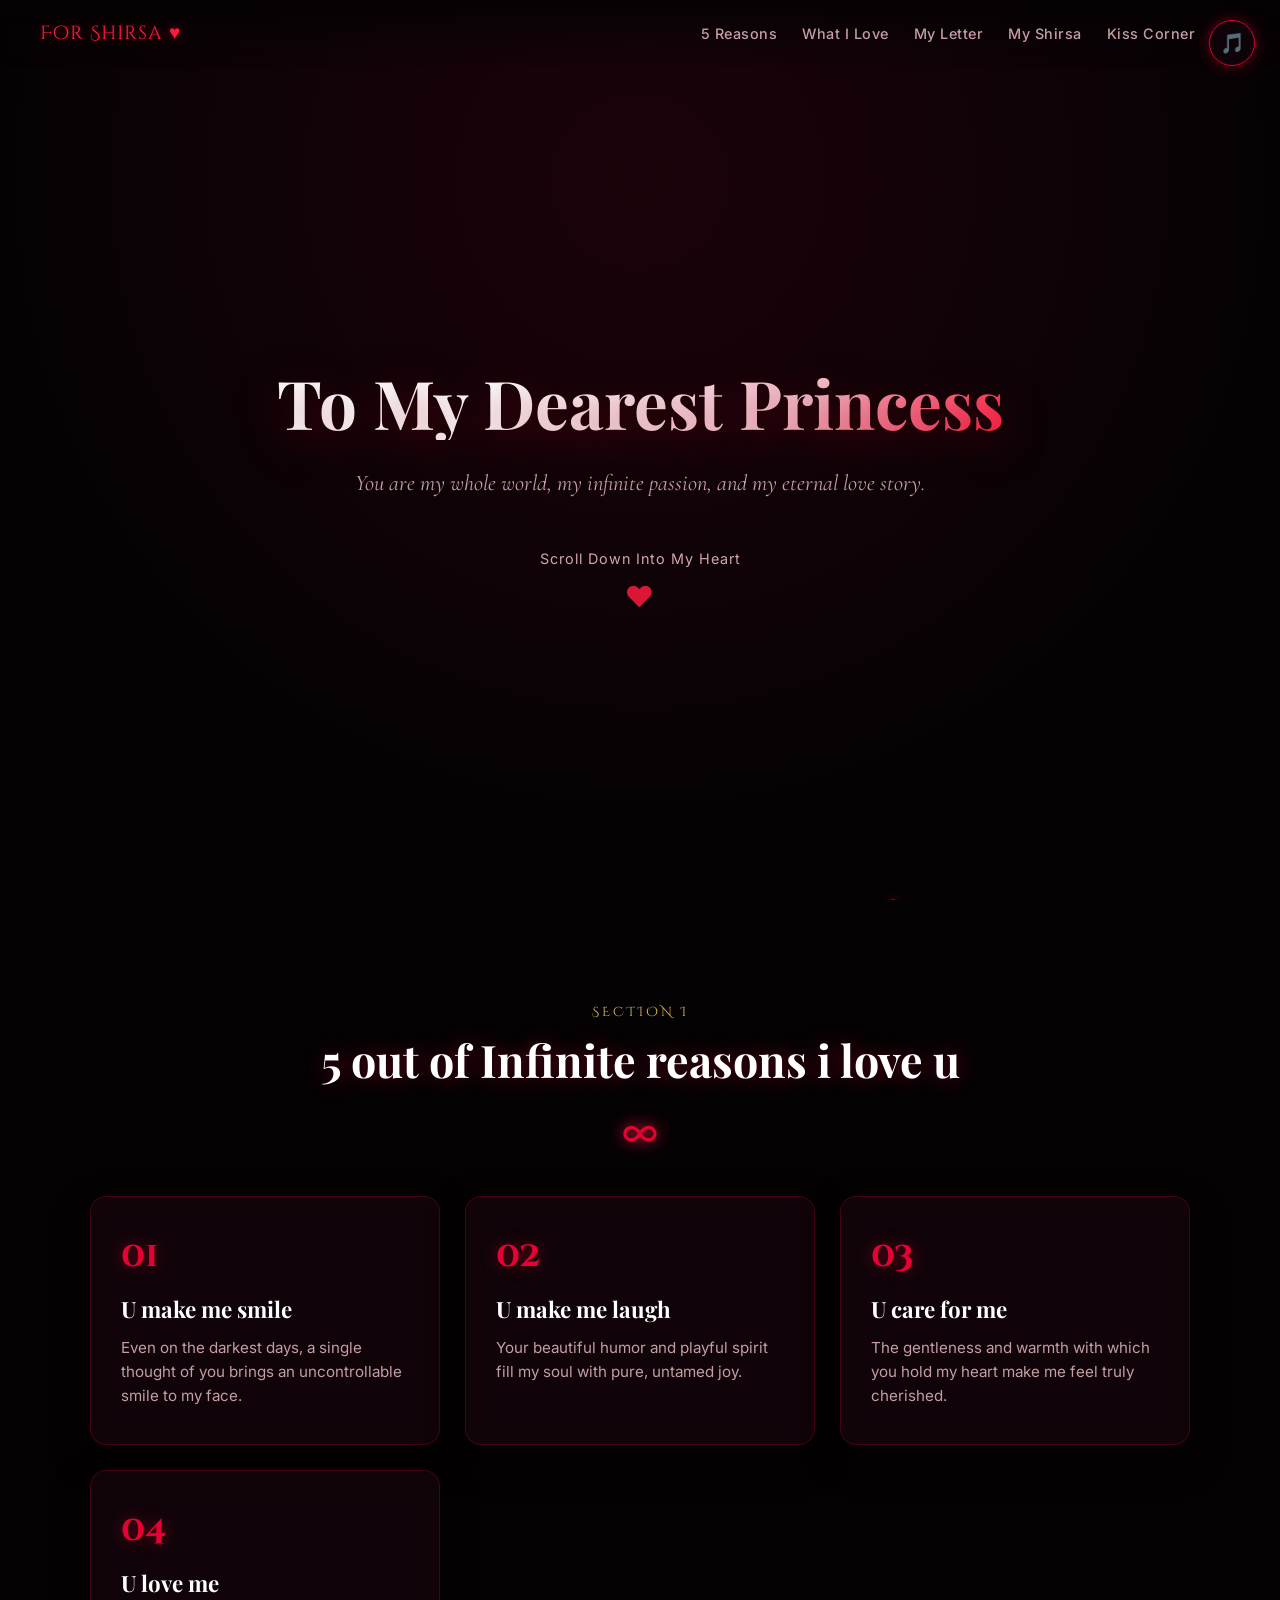
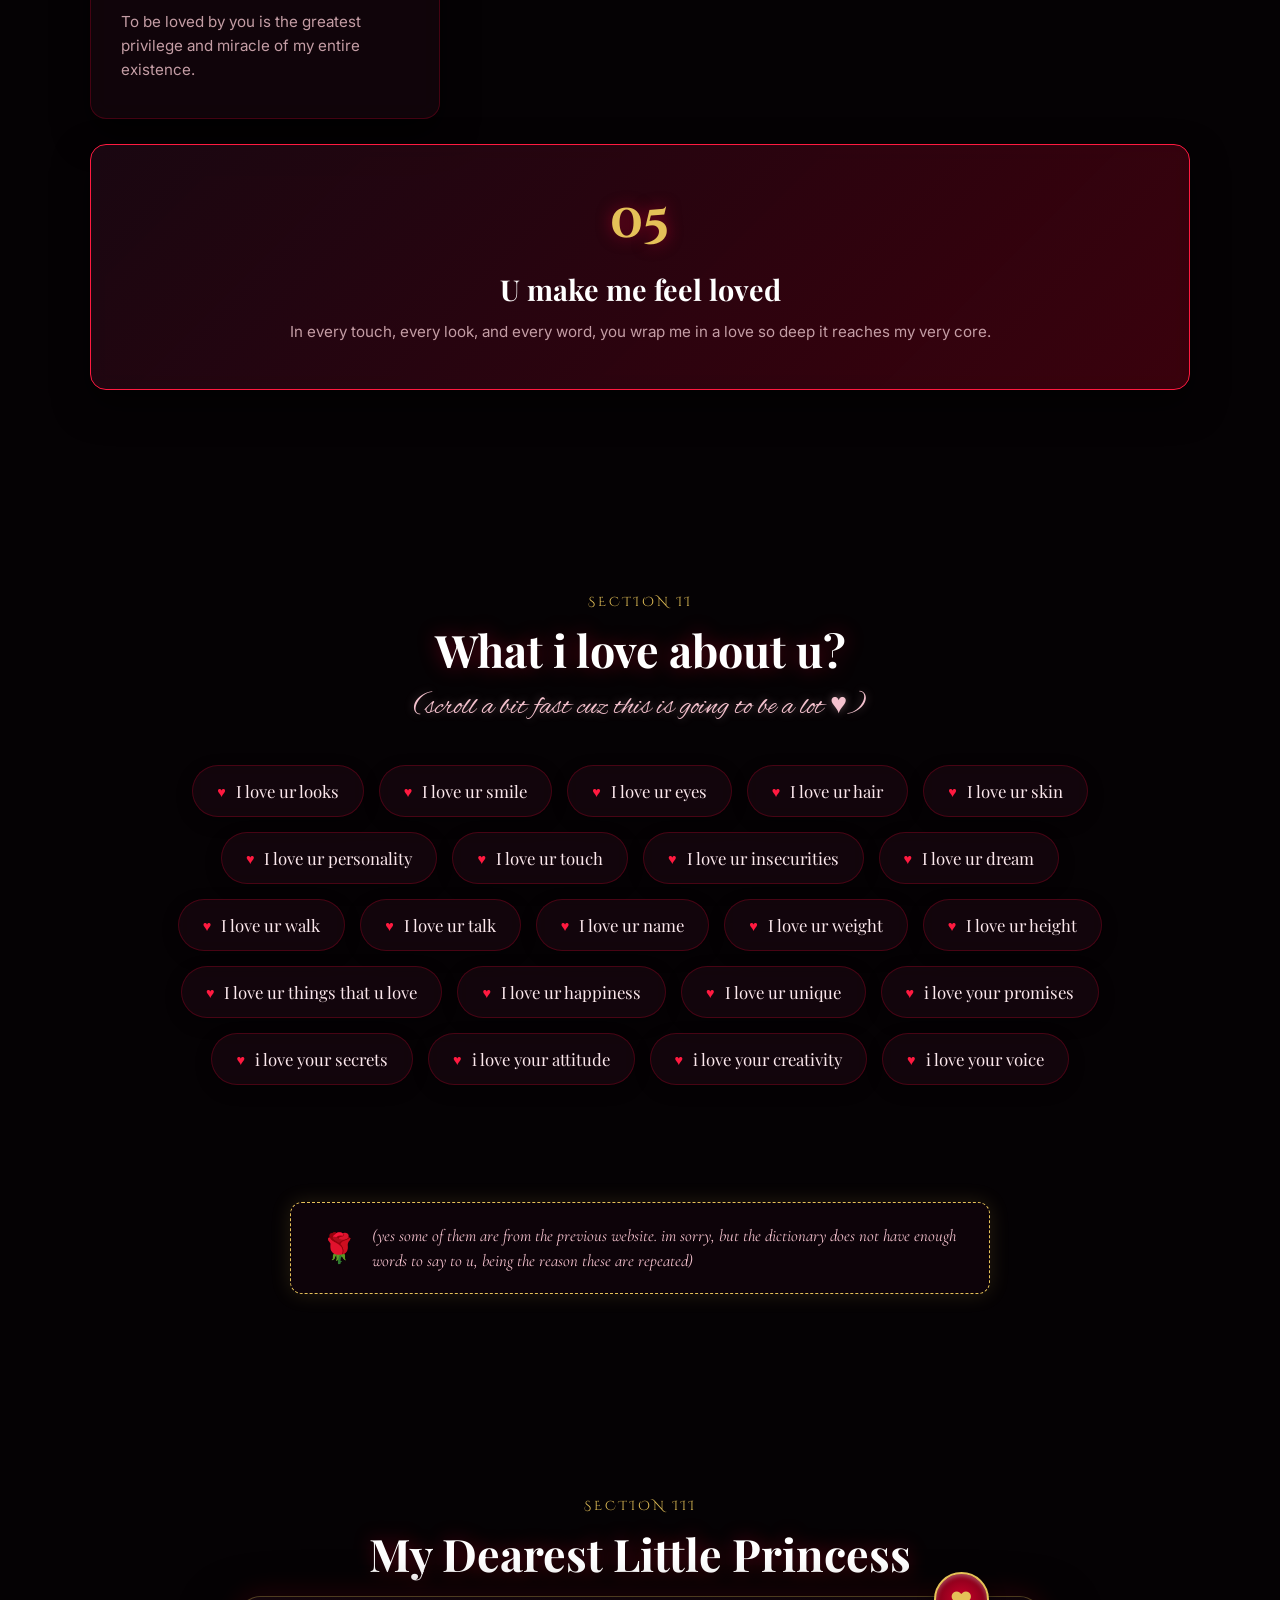
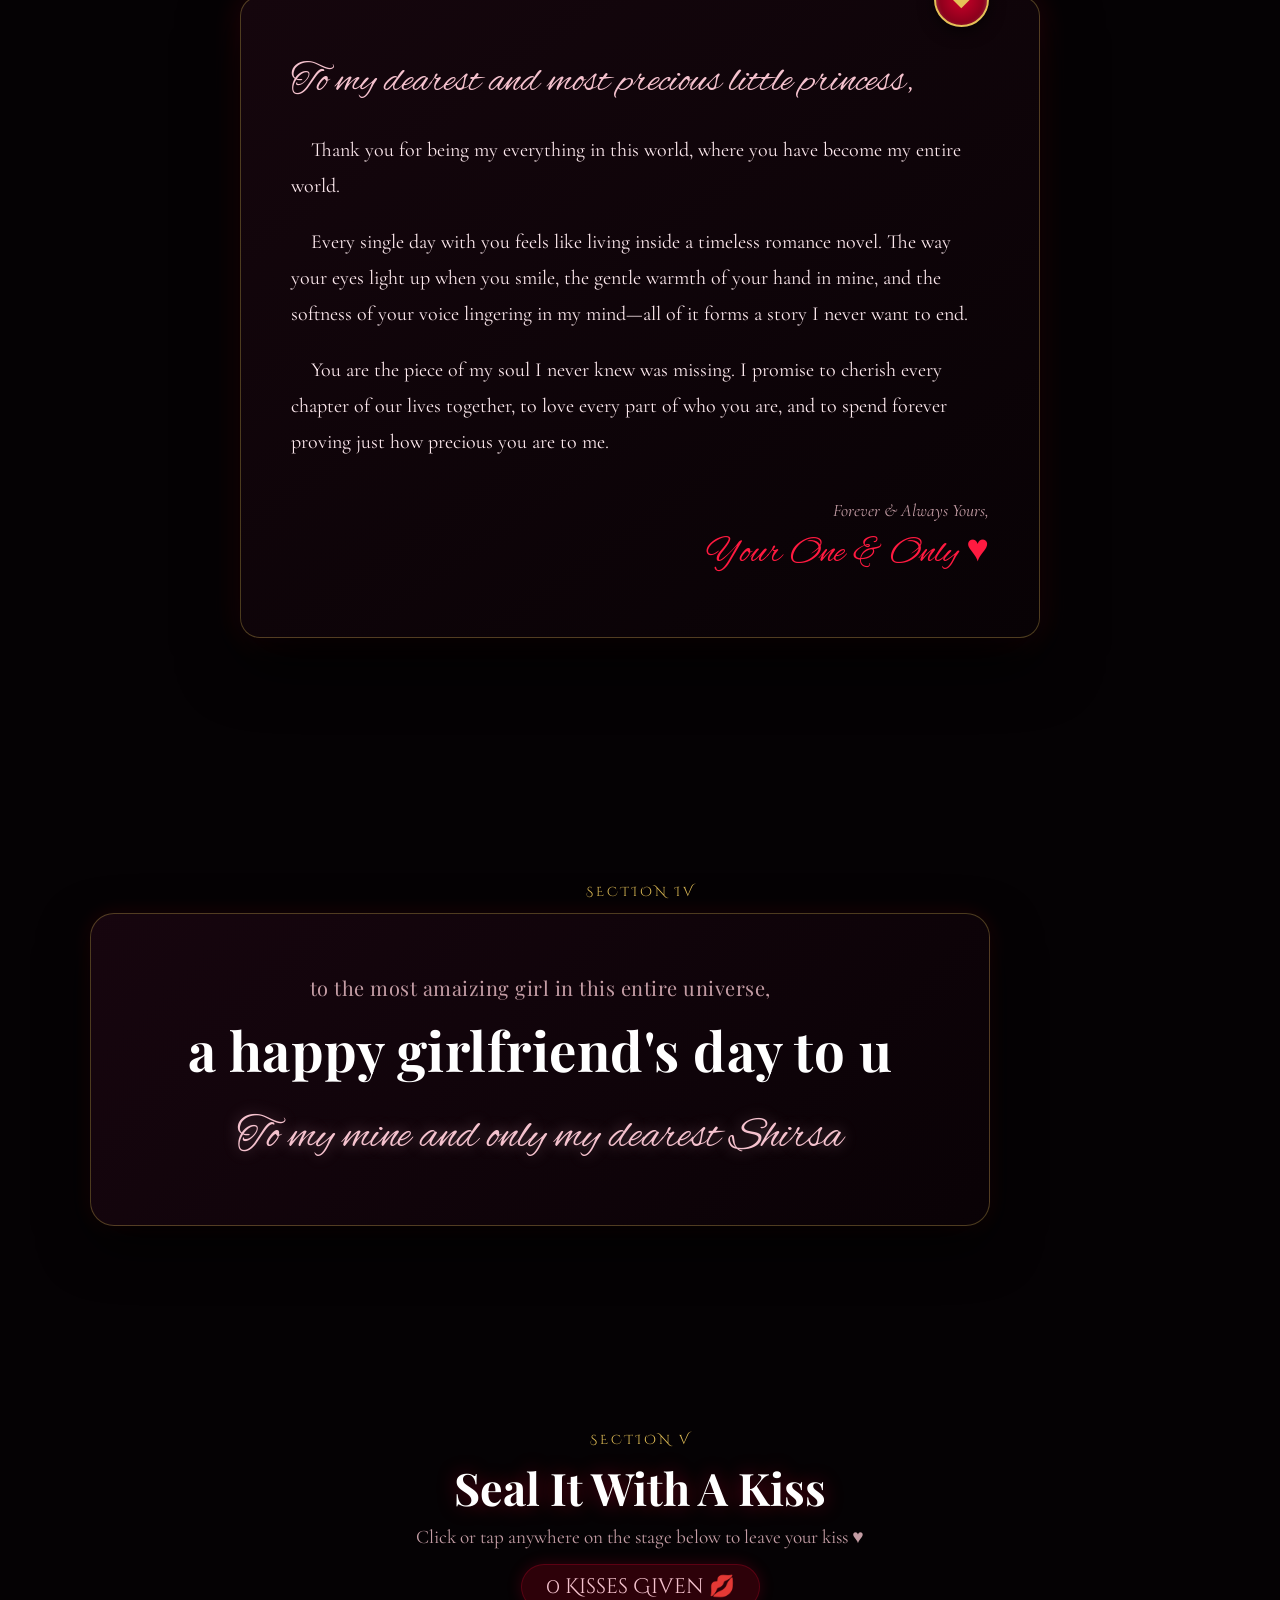
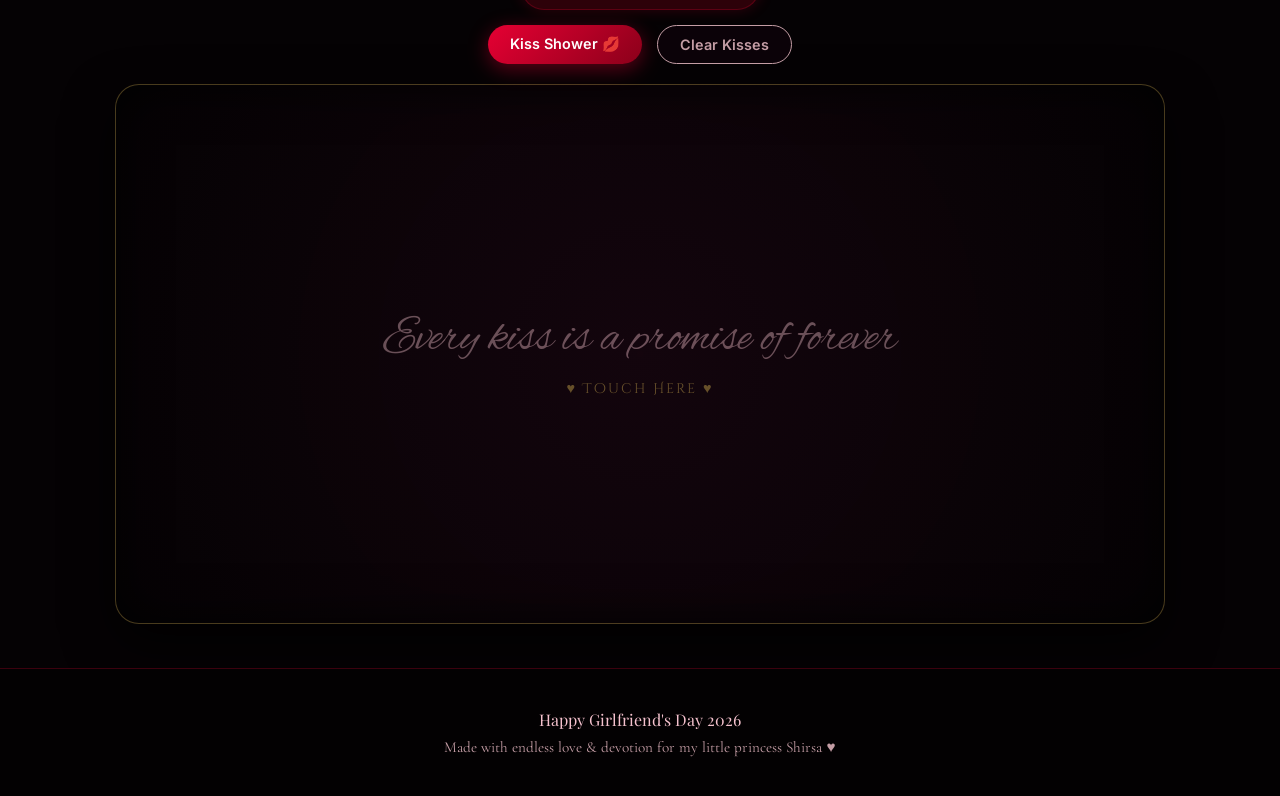
==== commit 1b6343e8: "Add files via upload" ====
--- a/index.html
+++ b/index.html
@@ -2,1551 +2,256 @@
 <html lang="en">
 
 <head>
-    <meta charset="UTF-8">
-    <meta name="viewport"
-        content="width=device-width, initial-scale=1.0, maximum-scale=1.0, user-scalable=no, viewport-fit=cover">
-    <title>A Journey of Devotion • For You</title>
-    <meta name="description" content="A romantic mobile experience of pure devotion, step by step, word by word.">
-    <meta name="theme-color" content="#060204">
-
-    <!-- Google Fonts for High-End Typography -->
-    <link rel="preconnect" href="https://fonts.googleapis.com">
-    <link rel="preconnect" href="https://fonts.gstatic.com" crossorigin>
-    <link
-        href="https://fonts.googleapis.com/css2?family=Cormorant+Garamond:ital,wght@0,400;0,600;0,700;1,400;1,600&family=Outfit:wght@300;400;500;600&family=Great+Vibes&display=swap"
-        rel="stylesheet">
-
-    <style>
-        :root {
-            --bg-dark: #050204;
-            --bg-card: rgba(18, 5, 10, 0.65);
-            --red-primary: #dc143c;
-            --red-deep: #8b0000;
-            --red-glow: #ff2a55;
-            --red-velvet: #4a040d;
-            --text-light: #fff0f3;
-            --text-muted: #d4a5b2;
-            --text-dim: #7a4f5b;
-            --gold-accent: #ffd700;
-            --font-serif: 'Cormorant Garamond', Georgia, serif;
-            --font-sans: 'Outfit', -apple-system, sans-serif;
-            --font-script: 'Great Vibes', cursive;
-        }
-
-        * {
-            box-sizing: border-box;
-            margin: 0;
-            padding: 0;
-            user-select: none;
-            -webkit-user-select: none;
-            -webkit-tap-highlight-color: transparent;
-        }
-
-        html,
-        body {
-            width: 100%;
-            height: 100%;
-            overflow: hidden;
-            background-color: var(--bg-dark);
-            color: var(--text-light);
-            font-family: var(--font-sans);
-            touch-action: manipulation;
-        }
-
-        /* Ambient Background Canvas */
-        #bg-canvas {
-            position: absolute;
-            top: 0;
-            left: 0;
-            width: 100%;
-            height: 100%;
-            z-index: 1;
-            pointer-events: none;
-        }
-
-        /* Glowing Radial Background Light */
-        .radial-ambient {
-            position: absolute;
-            top: 50%;
-            left: 50%;
-            transform: translate(-50%, -50%);
-            width: 140vw;
-            height: 140vh;
-            background: radial-gradient(circle at center, rgba(139, 0, 0, 0.28) 0%, rgba(74, 4, 13, 0.15) 45%, rgba(5, 2, 4, 0.95) 80%);
-            z-index: 2;
-            pointer-events: none;
-            animation: pulseGlow 8s ease-in-out infinite alternate;
-        }
-
-        @keyframes pulseGlow {
-            0% {
-                opacity: 0.7;
-                transform: translate(-50%, -50%) scale(0.95);
-            }
-
-            100% {
-                opacity: 1;
-                transform: translate(-50%, -50%) scale(1.08);
-            }
-        }
-
-        /* App Container */
-        #app {
-            position: relative;
-            z-index: 10;
-            width: 100%;
-            height: 100%;
-            display: flex;
-            flex-direction: column;
-            justify-content: space-between;
-            padding: env(safe-area-inset-top, 20px) env(safe-area-inset-right, 20px) env(safe-area-inset-bottom, 20px) env(safe-area-inset-left, 20px);
-        }
-
-        /* Intro Overlay */
-        #intro-screen {
-            position: fixed;
-            inset: 0;
-            z-index: 100;
-            background: radial-gradient(circle at center, #1a0309 0%, #050204 90%);
-            display: flex;
-            flex-direction: column;
-            align-items: center;
-            justify-content: center;
-            padding: 30px;
-            text-align: center;
-            transition: opacity 1.2s cubic-bezier(0.4, 0, 0.2, 1), visibility 1.2s;
-        }
-
-        #intro-screen.hidden {
-            opacity: 0;
-            visibility: hidden;
-            pointer-events: none;
-        }
-
-        .intro-heart {
-            width: 90px;
-            height: 90px;
-            margin-bottom: 24px;
-            fill: var(--red-glow);
-            filter: drop-shadow(0 0 25px rgba(255, 42, 85, 0.8));
-            animation: heartbeat 1.6s ease-in-out infinite;
-            cursor: pointer;
-        }
-
-        @keyframes heartbeat {
-
-            0%,
-            100% {
-                transform: scale(1);
-                filter: drop-shadow(0 0 20px rgba(255, 42, 85, 0.7));
-            }
-
-            14% {
-                transform: scale(1.15);
-                filter: drop-shadow(0 0 35px rgba(255, 42, 85, 1));
-            }
-
-            28% {
-                transform: scale(1.03);
-                filter: drop-shadow(0 0 25px rgba(255, 42, 85, 0.8));
-            }
-
-            42% {
-                transform: scale(1.22);
-                filter: drop-shadow(0 0 45px rgba(255, 42, 85, 1));
-            }
-
-            70% {
-                transform: scale(1);
-            }
-        }
-
-        .intro-title {
-            font-family: var(--font-script);
-            font-size: 3.5rem;
-            color: var(--text-light);
-            text-shadow: 0 0 20px rgba(220, 20, 60, 0.6);
-            margin-bottom: 12px;
-            line-height: 1.1;
-        }
-
-        .intro-subtitle {
-            font-family: var(--font-serif);
-            font-size: 1.25rem;
-            font-style: italic;
-            color: var(--text-muted);
-            margin-bottom: 36px;
-            max-width: 320px;
-            line-height: 1.5;
-            letter-spacing: 0.5px;
-        }
-
-        .start-btn {
-            background: linear-gradient(135deg, #8b0000 0%, #ff2a55 100%);
-            color: #ffffff;
-            border: none;
-            padding: 16px 36px;
-            font-size: 1.05rem;
-            font-family: var(--font-sans);
-            font-weight: 500;
-            letter-spacing: 1.5px;
-            text-transform: uppercase;
-            border-radius: 50px;
-            box-shadow: 0 10px 30px rgba(220, 20, 60, 0.4), inset 0 1px 1px rgba(255, 255, 255, 0.4);
-            cursor: pointer;
-            display: flex;
-            align-items: center;
-            gap: 10px;
-            transition: transform 0.3s ease, box-shadow 0.3s ease;
-        }
-
-        .start-btn:active {
-            transform: scale(0.96);
-            box-shadow: 0 5px 15px rgba(220, 20, 60, 0.6);
-        }
-
-        /* Top Header Bar */
-        header {
-            display: flex;
-            flex-direction: column;
-            gap: 10px;
-            width: 100%;
-            padding-top: 10px;
-        }
-
-        .top-nav {
-            display: flex;
-            align-items: center;
-            justify-content: space-between;
-            width: 100%;
-        }
-
-        .chapter-badge {
-            display: inline-flex;
-            align-items: center;
-            gap: 6px;
-            background: rgba(74, 4, 13, 0.5);
-            border: 1px solid rgba(220, 20, 60, 0.3);
-            backdrop-filter: blur(10px);
-            padding: 6px 14px;
-            border-radius: 20px;
-            font-size: 0.78rem;
-            letter-spacing: 1px;
-            text-transform: uppercase;
-            color: var(--text-muted);
-            font-weight: 500;
-            transition: all 0.5s ease;
-        }
-
-        .nav-actions {
-            display: flex;
-            align-items: center;
-            gap: 10px;
-        }
-
-        .icon-btn {
-            background: rgba(255, 255, 255, 0.05);
-            border: 1px solid rgba(220, 20, 60, 0.2);
-            width: 40px;
-            height: 40px;
-            border-radius: 50%;
-            display: flex;
-            align-items: center;
-            justify-content: center;
-            color: var(--text-muted);
-            cursor: pointer;
-            backdrop-filter: blur(8px);
-            transition: all 0.3s ease;
-        }
-
-        .icon-btn:active {
-            transform: scale(0.92);
-            background: rgba(220, 20, 60, 0.2);
-            color: var(--text-light);
-        }
-
-        .icon-btn svg {
-            width: 18px;
-            height: 18px;
-            fill: currentColor;
-        }
-
-        /* Progress Bar */
-        .progress-container {
-            width: 100%;
-            height: 4px;
-            background: rgba(255, 255, 255, 0.08);
-            border-radius: 2px;
-            overflow: hidden;
-            position: relative;
-        }
-
-        .progress-bar {
-            height: 100%;
-            width: 0%;
-            background: linear-gradient(90deg, #8b0000, #ff2a55, #ffd700);
-            border-radius: 2px;
-            transition: width 0.4s cubic-bezier(0.25, 1, 0.5, 1);
-            box-shadow: 0 0 10px rgba(255, 42, 85, 0.8);
-        }
-
-        /* Main Stage Container */
-        main {
-            flex: 1;
-            display: flex;
-            flex-direction: column;
-            justify-content: center;
-            align-items: center;
-            position: relative;
-            width: 100%;
-            max-width: 600px;
-            margin: 0 auto;
-            padding: 20px 10px;
-        }
-
-        /* Card Box */
-        .story-card {
-            width: 100%;
-            min-height: 280px;
-            background: var(--bg-card);
-            border: 1px solid rgba(255, 42, 85, 0.25);
-            border-radius: 24px;
-            backdrop-filter: blur(20px);
-            -webkit-backdrop-filter: blur(20px);
-            padding: 30px 24px;
-            display: flex;
-            flex-direction: column;
-            justify-content: space-between;
-            box-shadow: 0 20px 50px rgba(0, 0, 0, 0.7),
-                inset 0 1px 0 rgba(255, 255, 255, 0.1),
-                0 0 30px rgba(139, 0, 0, 0.15);
-            transition: transform 0.3s ease, border-color 0.5s ease, box-shadow 0.5s ease;
-            position: relative;
-            overflow: hidden;
-        }
-
-        .story-card::before {
-            content: '';
-            position: absolute;
-            top: -50%;
-            left: -50%;
-            width: 200%;
-            height: 200%;
-            background: radial-gradient(circle at 50% 0%, rgba(255, 42, 85, 0.08) 0%, transparent 60%);
-            pointer-events: none;
-        }
-
-        /* Faded Past Lines Stack */
-        .history-stack {
-            display: flex;
-            flex-direction: column;
-            gap: 12px;
-            margin-bottom: 20px;
-            opacity: 0.65;
-            mask-image: linear-gradient(to bottom, transparent 0%, black 50%);
-            -webkit-mask-image: linear-gradient(to bottom, transparent 0%, black 50%);
-        }
-
-        .history-line {
-            font-family: var(--font-serif);
-            font-size: 1.05rem;
-            color: var(--text-dim);
-            line-height: 1.4;
-            transition: all 0.5s ease;
-            font-style: italic;
-        }
-
-        /* Active Typewriter Box */
-        .active-text-box {
-            min-height: 110px;
-            display: flex;
-            align-items: center;
-            justify-content: center;
-            text-align: center;
-            position: relative;
-        }
-
-        .active-text {
-            font-family: var(--font-serif);
-            font-size: 1.65rem;
-            font-weight: 600;
-            color: var(--text-light);
-            line-height: 1.45;
-            letter-spacing: 0.2px;
-            text-shadow: 0 0 15px rgba(220, 20, 60, 0.4);
-            word-wrap: break-word;
-            hyphens: auto;
-        }
-
-        .active-text.climax {
-            font-size: 2.1rem;
-            font-weight: 700;
-            color: #ffffff;
-            text-shadow: 0 0 25px rgba(255, 42, 85, 0.9), 0 0 40px rgba(220, 20, 60, 0.6);
-            animation: climaxPulse 2s infinite ease-in-out;
-        }
-
-        @keyframes climaxPulse {
-
-            0%,
-            100% {
-                transform: scale(1);
-                text-shadow: 0 0 25px rgba(255, 42, 85, 0.9);
-            }
-
-            50% {
-                transform: scale(1.03);
-                text-shadow: 0 0 35px rgba(255, 42, 85, 1), 0 0 50px rgba(255, 215, 0, 0.6);
-            }
-        }
-
-        .cursor {
-            display: inline-block;
-            width: 3px;
-            height: 1.3em;
-            background-color: var(--red-glow);
-            margin-left: 4px;
-            vertical-align: middle;
-            animation: blink 0.8s infinite;
-            box-shadow: 0 0 8px var(--red-glow);
-        }
-
-        @keyframes blink {
-
-            0%,
-            100% {
-                opacity: 1;
-            }
-
-            50% {
-                opacity: 0;
-            }
-        }
-
-        /* Tap Prompt */
-        .tap-hint {
-            display: flex;
-            align-items: center;
-            justify-content: center;
-            gap: 8px;
-            margin-top: 20px;
-            font-size: 0.8rem;
-            color: var(--text-muted);
-            letter-spacing: 1px;
-            text-transform: uppercase;
-            opacity: 0.8;
-            animation: hintFade 2s infinite ease-in-out;
-        }
-
-        @keyframes hintFade {
-
-            0%,
-            100% {
-                opacity: 0.4;
-                transform: translateY(0);
-            }
-
-            50% {
-                opacity: 0.9;
-                transform: translateY(-3px);
-            }
-        }
-
-        .tap-hint svg {
-            width: 14px;
-            height: 14px;
-            fill: var(--red-glow);
-        }
-
-        /* Bottom Control Bar */
-        footer {
-            display: flex;
-            align-items: center;
-            justify-content: space-between;
-            width: 100%;
-            padding-bottom: 10px;
-            max-width: 600px;
-            margin: 0 auto;
-        }
-
-        .counter-display {
-            font-size: 0.82rem;
-            color: var(--text-dim);
-            font-weight: 500;
-            letter-spacing: 1px;
-        }
-
-        .counter-display span {
-            color: var(--text-muted);
-        }
-
-        .auto-play-toggle {
-            display: flex;
-            align-items: center;
-            gap: 6px;
-            background: rgba(255, 255, 255, 0.05);
-            border: 1px solid rgba(220, 20, 60, 0.2);
-            padding: 8px 14px;
-            border-radius: 20px;
-            font-size: 0.78rem;
-            color: var(--text-muted);
-            cursor: pointer;
-            backdrop-filter: blur(8px);
-            transition: all 0.3s ease;
-        }
-
-        .auto-play-toggle.active {
-            background: rgba(220, 20, 60, 0.3);
-            border-color: var(--red-glow);
-            color: #ffffff;
-            box-shadow: 0 0 12px rgba(255, 42, 85, 0.4);
-        }
-
-        /* Journal Modal Overlay */
-        #journal-modal {
-            position: fixed;
-            inset: 0;
-            z-index: 90;
-            background: rgba(5, 2, 4, 0.95);
-            backdrop-filter: blur(25px);
-            -webkit-backdrop-filter: blur(25px);
-            padding: 30px 20px;
-            display: flex;
-            flex-direction: column;
-            opacity: 0;
-            visibility: hidden;
-            transition: all 0.4s ease;
-        }
-
-        #journal-modal.active {
-            opacity: 1;
-            visibility: visible;
-        }
-
-        .modal-header {
-            display: flex;
-            align-items: center;
-            justify-content: space-between;
-            margin-bottom: 20px;
-            padding-bottom: 15px;
-            border-bottom: 1px solid rgba(220, 20, 60, 0.2);
-        }
-
-        .modal-title {
-            font-family: var(--font-script);
-            font-size: 2.2rem;
-            color: var(--text-light);
-        }
-
-        .journal-list {
-            flex: 1;
-            overflow-y: auto;
-            display: flex;
-            flex-direction: column;
-            gap: 14px;
-            padding-right: 5px;
-        }
-
-        .journal-item {
-            font-family: var(--font-serif);
-            font-size: 1.1rem;
-            color: var(--text-muted);
-            line-height: 1.5;
-            padding: 12px 16px;
-            background: rgba(255, 255, 255, 0.03);
-            border-left: 3px solid var(--red-deep);
-            border-radius: 0 12px 12px 0;
-            transition: all 0.3s ease;
-        }
-
-        .journal-item.active-item {
-            border-left-color: var(--red-glow);
-            background: rgba(220, 20, 60, 0.15);
-            color: var(--text-light);
-            font-weight: 600;
-        }
-
-        /* Final Screen overlay */
-        #finale-screen {
-            position: fixed;
-            inset: 0;
-            z-index: 95;
-            background: radial-gradient(circle at center, #24040d 0%, #050204 90%);
-            display: flex;
-            flex-direction: column;
-            align-items: center;
-            justify-content: center;
-            padding: 30px;
-            text-align: center;
-            opacity: 0;
-            visibility: hidden;
-            transition: opacity 1.5s ease, visibility 1.5s ease;
-            overflow-y: auto;
-        }
-
-        #finale-screen.active {
-            opacity: 1;
-            visibility: visible;
-        }
-
-        .finale-heart {
-            width: 120px;
-            height: 120px;
-            fill: url(#heartGradient);
-            filter: drop-shadow(0 0 40px rgba(255, 42, 85, 0.9));
-            animation: heartbeat 1.4s ease-in-out infinite;
-            margin-bottom: 24px;
-            cursor: pointer;
-        }
-
-        .finale-title {
-            font-family: var(--font-script);
-            font-size: 3.8rem;
-            color: var(--text-light);
-            text-shadow: 0 0 30px rgba(255, 42, 85, 0.7);
-            margin-bottom: 16px;
-            line-height: 1;
-        }
-
-        .finale-message {
-            font-family: var(--font-serif);
-            font-size: 1.25rem;
-            color: var(--text-muted);
-            max-width: 380px;
-            line-height: 1.6;
-            margin-bottom: 32px;
-            font-style: italic;
-        }
-
-        .finale-btn-group {
-            display: flex;
-            flex-direction: column;
-            gap: 14px;
-            width: 100%;
-            max-width: 280px;
-        }
-
-        .secondary-btn {
-            background: rgba(255, 255, 255, 0.06);
-            border: 1px solid rgba(255, 42, 85, 0.3);
-            color: var(--text-light);
-            padding: 14px 28px;
-            font-size: 0.95rem;
-            font-family: var(--font-sans);
-            border-radius: 50px;
-            cursor: pointer;
-            backdrop-filter: blur(10px);
-            transition: all 0.3s ease;
-        }
-
-        .secondary-btn:active {
-            transform: scale(0.96);
-            background: rgba(220, 20, 60, 0.25);
-        }
-
-        /* Screen Shake Animation on Key Sentences */
-        @keyframes screenShake {
-
-            0%,
-            100% {
-                transform: translate(0, 0);
-            }
-
-            20% {
-                transform: translate(-4px, 3px);
-            }
-
-            40% {
-                transform: translate(4px, -3px);
-            }
-
-            60% {
-                transform: translate(-3px, -2px);
-            }
-
-            80% {
-                transform: translate(3px, 2px);
-            }
-        }
-
-        .shake {
-            animation: screenShake 0.4s ease-in-out;
-        }
-
-        /* Responsive adjustments */
-        @media (max-width: 380px) {
-            .intro-title {
-                font-size: 2.8rem;
-            }
-
-            .active-text {
-                font-size: 1.45rem;
-            }
-
-            .active-text.climax {
-                font-size: 1.8rem;
-            }
-
-            .story-card {
-                padding: 22px 18px;
-                min-height: 250px;
-            }
-        }
-    </style>
+  <meta charset="UTF-8" />
+  <meta name="viewport" content="width=device-width, initial-scale=1.0" />
+  <title>To My Dearest Shirsa ♥</title>
+
+  <!-- Fonts -->
+  <link rel="preconnect" href="https://fonts.googleapis.com">
+  <link rel="preconnect" href="https://fonts.gstatic.com" crossorigin>
+  <link
+    href="https://fonts.googleapis.com/css2?family=Alex+Brush&family=Cinzel+Decorative:wght@400;700;900&family=Cormorant+Garamond:ital,wght@0,400;0,600;0,700;1,400&family=Great+Vibes&family=Inter:wght@300;400;500;600;700&family=Playfair+Display:ital,wght@0,400;0,600;0,700;1,400;1,600&display=swap"
+    rel="stylesheet">
+
+  <link rel="stylesheet" href="style.css" />
 </head>
 
 <body>
 
-    <!-- Ambient Canvas for Petals & Glow -->
-    <canvas id="bg-canvas"></canvas>
-    <div class="radial-ambient"></div>
-
-    <!-- SVG Gradient Definitions -->
-    <svg style="width:0;height:0;position:absolute;">
-        <defs>
-            <linearGradient id="heartGradient" x1="0%" y1="0%" x2="100%" y2="100%">
-                <stop offset="0%" stop-color="#ff2a55" />
-                <stop offset="50%" stop-color="#dc143c" />
-                <stop offset="100%" stop-color="#4a040d" />
-            </linearGradient>
-        </defs>
-    </svg>
-
-    <!-- INTRO LANDING SCREEN -->
-    <div id="intro-screen">
-        <svg class="intro-heart" viewBox="0 0 24 24" id="start-heart-icon">
-            <path
-                d="M12 21.35l-1.45-1.32C5.4 15.36 2 12.28 2 8.5 2 5.42 4.42 3 7.5 3c1.74 0 3.41.81 4.5 2.09C13.09 3.81 14.76 3 16.5 3 19.58 3 22 5.42 22 8.5c0 3.78-3.4 6.86-8.55 11.54L12 21.35z" />
-        </svg>
-        <h1 class="intro-title">My Devotion</h1>
-        <p class="intro-subtitle">A journey of every thought, every feeling, and every reason why I love you.</p>
-        <button class="start-btn" id="start-btn">
-            <span>Begin Journey</span>
-            <svg width="18" height="18" viewBox="0 0 24 24" fill="currentColor">
-                <path
-                    d="M12 21.35l-1.45-1.32C5.4 15.36 2 12.28 2 8.5 2 5.42 4.42 3 7.5 3c1.74 0 3.41.81 4.5 2.09C13.09 3.81 14.76 3 16.5 3 19.58 3 22 5.42 22 8.5c0 3.78-3.4 6.86-8.55 11.54L12 21.35z" />
-            </svg>
-        </button>
-    </div>
-
-    <!-- MAIN APPLICATION STAGE -->
-    <div id="app">
-        <!-- Top Header Navigation -->
-        <header>
-            <div class="top-nav">
-                <div class="chapter-badge" id="chapter-badge">
-                    <span>Chapter I</span> • <span>I'm Proud Of You</span>
-                </div>
-                <div class="nav-actions">
-                    <button class="icon-btn" id="audio-toggle" title="Toggle Music & Sound">
-                        <svg id="sound-icon-on" viewBox="0 0 24 24">
-                            <path
-                                d="M3 9v6h4l5 5V4L7 9H3zm13.5 3c0-1.77-1.02-3.29-2.5-4.03v8.05c1.48-.73 2.5-2.25 2.5-4.02zM14 3.23v2.06c2.89.86 5 3.54 5 6.71s-2.11 5.85-5 6.71v2.06c4.01-.91 7-4.49 7-8.77s-2.99-7.86-7-8.77z" />
-                        </svg>
-                        <svg id="sound-icon-off" viewBox="0 0 24 24" style="display:none;">
-                            <path
-                                d="M16.5 12c0-1.77-1.02-3.29-2.5-4.03v2.21l2.45 2.45c.03-.2.05-.41.05-.63zm2.5 0c0 .94-.2 1.82-.54 2.64l1.51 1.51C20.63 14.91 21 13.5 21 12c0-4.28-2.99-7.86-7-8.77v2.06c2.89.86 5 3.54 5 6.71zM4.27 3L3 4.27 7.73 9H3v6h4l5 5v-6.73l4.25 4.25c-.67.52-1.42.93-2.25 1.18v2.06c1.38-.31 2.63-.95 3.69-1.81L19.73 21 21 19.73l-9-9L4.27 3zM12 4L9.91 6.09 12 8.18V4z" />
-                        </svg>
-                    </button>
-                    <button class="icon-btn" id="journal-toggle" title="View Full Devotion Journal">
-                        <svg viewBox="0 0 24 24">
-                            <path
-                                d="M18 2H6c-1.1 0-2 .9-2 2v16c0 1.1.9 2 2 2h12c1.1 0 2-.9 2-2V4c0-1.1-.9-2-2-2zM6 4h5v8l-2.5-1.5L6 12V4z" />
-                        </svg>
-                    </button>
-                </div>
-            </div>
-            <div class="progress-container">
-                <div class="progress-bar" id="progress-bar"></div>
-            </div>
-        </header>
-
-        <!-- Main Content Area -->
-        <main id="main-stage">
-            <div class="story-card" id="story-card">
-                <div class="history-stack" id="history-stack">
-                    <!-- Previous lines will render here dynamically -->
-                </div>
-
-                <div class="active-text-box">
-                    <div class="active-text" id="active-text"></div>
-                    <span class="cursor" id="cursor"></span>
-                </div>
-
-                <div class="tap-hint">
-                    <svg viewBox="0 0 24 24">
-                        <path
-                            d="M12 21.35l-1.45-1.32C5.4 15.36 2 12.28 2 8.5 2 5.42 4.42 3 7.5 3c1.74 0 3.41.81 4.5 2.09C13.09 3.81 14.76 3 16.5 3 19.58 3 22 5.42 22 8.5c0 3.78-3.4 6.86-8.55 11.54L12 21.35z" />
-                    </svg>
-                    <span id="hint-text">Tap anywhere for next line</span>
-                </div>
-            </div>
-        </main>
-
-        <!-- Footer Controls -->
-        <footer>
-            <div class="counter-display" id="counter-display">
-                Line <span id="current-index">1</span> of <span id="total-count">196</span>
-            </div>
-
-            <button class="auto-play-toggle" id="auto-play-btn">
-                <svg width="14" height="14" viewBox="0 0 24 24" fill="currentColor">
-                    <path d="M8 5v14l11-7z" />
-                </svg>
-                <span id="auto-text">Auto Play</span>
-            </button>
-        </footer>
-    </div>
-
-    <!-- JOURNAL MODAL -->
-    <div id="journal-modal">
-        <div class="modal-header">
-            <h2 class="modal-title">Journal of Devotion</h2>
-            <button class="icon-btn" id="close-journal">
-                <svg viewBox="0 0 24 24">
-                    <path
-                        d="M19 6.41L17.59 5 12 10.59 6.41 5 5 6.41 10.59 12 5 17.59 6.41 19 12 13.41 17.59 19 19 17.59 13.41 12z" />
-                </svg>
-            </button>
-        </div>
-        <div class="journal-list" id="journal-list"></div>
-    </div>
-
-    <!-- FINALE SCREEN -->
-    <div id="finale-screen">
-        <svg class="finale-heart" viewBox="0 0 24 24" id="finale-heart-icon">
-            <path
-                d="M12 21.35l-1.45-1.32C5.4 15.36 2 12.28 2 8.5 2 5.42 4.42 3 7.5 3c1.74 0 3.41.81 4.5 2.09C13.09 3.81 14.76 3 16.5 3 19.58 3 22 5.42 22 8.5c0 3.78-3.4 6.86-8.55 11.54L12 21.35z" />
-        </svg>
-        <h2 class="finale-title">Forever & Always</h2>
-        <p class="finale-message">
-            "Through every quiet morning, through every storm, and through every smile... I will always love you,
-            support you, and hold you close."
-        </p>
-        <p class="finale-message">
-            "Made with love for my Shirsa by someone truely her's"<br>
-        </p>
-
-        <div class="finale-btn-group">
-            <button class="start-btn" id="replay-btn" style="justify-content: center;">
-                <span>Relive Our Journey</span>
-            </button>
-            <button class="secondary-btn" id="open-journal-finale">
-                <span>Read All Statements</span>
-            </button>
-        </div>
-    </div>
-
-    <script>
-        /* ==========================================
-           ALL SENTENCES (196 ITEMS) STRICTLY PRESERVED
-           ========================================== */
-        const LINES = [
-            // CHAPTER 1: I'm Proud Of You (23 lines)
-            { chapter: 1, title: "I'm Proud Of You", text: "I’m proud of you for waking up." },
-            { chapter: 1, title: "I'm Proud Of You", text: "I’m proud of you for brushing your hair." },
-            { chapter: 1, title: "I'm Proud Of You", text: "I’m proud of you for blinking." },
-            { chapter: 1, title: "I'm Proud Of You", text: "I’m proud of you for breathing." },
-            { chapter: 1, title: "I'm Proud Of You", text: "I’m proud of you for making your bed." },
-            { chapter: 1, title: "I'm Proud Of You", text: "I’m proud of you for eating." },
-            { chapter: 1, title: "I'm Proud Of You", text: "I’m proud of you for trying to eat." },
-            { chapter: 1, title: "I'm Proud Of You", text: "I’m proud of you for drinking water." },
-            { chapter: 1, title: "I'm Proud Of You", text: "I’m proud of you for being here." },
-            { chapter: 1, title: "I'm Proud Of You", text: "I’m proud of you for being you." },
-            { chapter: 1, title: "I'm Proud Of You", text: "I’m proud of you for smiling." },
-            { chapter: 1, title: "I'm Proud Of You", text: "I’m proud of you for continuing on even when things are difficult for you." },
-            { chapter: 1, title: "I'm Proud Of You", text: "I’m proud of you for standing up." },
-            { chapter: 1, title: "I'm Proud Of You", text: "I’m proud of you for blinking." },
-            { chapter: 1, title: "I'm Proud Of You", text: "I’m proud of you for standing up." },
-            { chapter: 1, title: "I'm Proud Of You", text: "I’m proud of you for sitting down." },
-            { chapter: 1, title: "I'm Proud Of You", text: "I’m proud of you for defending yourself." },
-            { chapter: 1, title: "I'm Proud Of You", text: "I’m proud of you for believing in yourself." },
-            { chapter: 1, title: "I'm Proud Of You", text: "I’m proud of you for simply trying." },
-            { chapter: 1, title: "I'm Proud Of You", text: "I’m proud of you for being alive." },
-            { chapter: 1, title: "I'm Proud Of You", text: "IM PROUD OF YOU. ♥", special: true },
-
-            // CHAPTER 2: Unconditional Love (123 lines)
-            { chapter: 2, title: "Unconditional Love", text: "i love you" },
-            { chapter: 2, title: "Unconditional Love", text: "i love your smile" },
-            { chapter: 2, title: "Unconditional Love", text: "i love your laugh" },
-            { chapter: 2, title: "Unconditional Love", text: "i love your personality" },
-            { chapter: 2, title: "Unconditional Love", text: "i love your hair" },
-            { chapter: 2, title: "Unconditional Love", text: "i love your insecurities" },
-            { chapter: 2, title: "Unconditional Love", text: "i love your accomplishments" },
-            { chapter: 2, title: "Unconditional Love", text: "i love your failures" },
-            { chapter: 2, title: "Unconditional Love", text: "i love your eyes" },
-            { chapter: 2, title: "Unconditional Love", text: "i love your beauty" },
-            { chapter: 2, title: "Unconditional Love", text: "i love your handwriting" },
-            { chapter: 2, title: "Unconditional Love", text: "i love the way you dance" },
-            { chapter: 2, title: "Unconditional Love", text: "i love you on your happy days" },
-            { chapter: 2, title: "Unconditional Love", text: "i love you on your sad days" },
-            { chapter: 2, title: "Unconditional Love", text: "i love you on the days you feel lonely" },
-            { chapter: 2, title: "Unconditional Love", text: "i love you on the days you feel helpless" },
-            { chapter: 2, title: "Unconditional Love", text: "i love you on the days you feel like no one cares" },
-            { chapter: 2, title: "Unconditional Love", text: "i love you on the days you feel forgotten" },
-            { chapter: 2, title: "Unconditional Love", text: "i love you on the days you feel unmotivated" },
-            { chapter: 2, title: "Unconditional Love", text: "i love you on the days you feel loved" },
-            { chapter: 2, title: "Unconditional Love", text: "i love you on the days you feel sick" },
-            { chapter: 2, title: "Unconditional Love", text: "i love you on the days you feel motivated" },
-            { chapter: 2, title: "Unconditional Love", text: "i love you on the days you feel depressed" },
-            { chapter: 2, title: "Unconditional Love", text: "i love you on the days you feel stresses" },
-            { chapter: 2, title: "Unconditional Love", text: "i love you on the days you feel crazy" },
-            { chapter: 2, title: "Unconditional Love", text: "i love you on the days you feel hopeful" },
-            { chapter: 2, title: "Unconditional Love", text: "i love you on the days you feel cuddly" },
-            { chapter: 2, title: "Unconditional Love", text: "i love you on the days you feel clingy" },
-            { chapter: 2, title: "Unconditional Love", text: "i love you on the days you feel amazing" },
-            { chapter: 2, title: "Unconditional Love", text: "i love you on the days you feel beautiful" },
-            { chapter: 2, title: "Unconditional Love", text: "i love you on the days you feel like a failure" },
-            { chapter: 2, title: "Unconditional Love", text: "i love you on the days you feel angry" },
-            { chapter: 2, title: "Unconditional Love", text: "i love you on the days you feel aggressive" },
-            { chapter: 2, title: "Unconditional Love", text: "i love you on the days you feel horrible" },
-            { chapter: 2, title: "Unconditional Love", text: "i love you on the days you feel safe" },
-            { chapter: 2, title: "Unconditional Love", text: "i love you on the days you feel unsafe" },
-            { chapter: 2, title: "Unconditional Love", text: "i love you on the days you feel vulnerable" },
-            { chapter: 2, title: "Unconditional Love", text: "i love you on the days you feel weird" },
-            { chapter: 2, title: "Unconditional Love", text: "i love you on the days you feel ok" },
-            { chapter: 2, title: "Unconditional Love", text: "i love you when you're healthy" },
-            { chapter: 2, title: "Unconditional Love", text: "i love how you sing" },
-            { chapter: 2, title: "Unconditional Love", text: "i love your taste in music" },
-            { chapter: 2, title: "Unconditional Love", text: "i love your taste in movies" },
-            { chapter: 2, title: "Unconditional Love", text: "i love your taste in tv shows" },
-            { chapter: 2, title: "Unconditional Love", text: "i love the way you move" },
-            { chapter: 2, title: "Unconditional Love", text: "i love the way you act" },
-            { chapter: 2, title: "Unconditional Love", text: "i love you when you cry" },
-            { chapter: 2, title: "Unconditional Love", text: "i love you when you're kind" },
-            { chapter: 2, title: "Unconditional Love", text: "i love you when you're mean" },
-            { chapter: 2, title: "Unconditional Love", text: "i love you when you're alone" },
-            { chapter: 2, title: "Unconditional Love", text: "i love you when you can't feel" },
-            { chapter: 2, title: "Unconditional Love", text: "i love you when you feel too much" },
-            { chapter: 2, title: "Unconditional Love", text: "i love you when you can't take life anymore" },
-            { chapter: 2, title: "Unconditional Love", text: "i love you when you feel like it's too much" },
-            { chapter: 2, title: "Unconditional Love", text: "i love you when you're asleep" },
-            { chapter: 2, title: "Unconditional Love", text: "i love you when you have nightmares" },
-            { chapter: 2, title: "Unconditional Love", text: "i love you when you have dreams" },
-            { chapter: 2, title: "Unconditional Love", text: "i love how you believe" },
-            { chapter: 2, title: "Unconditional Love", text: "i love you when you believe in yourself" },
-            { chapter: 2, title: "Unconditional Love", text: "i love you when you don't believe in yourself" },
-            { chapter: 2, title: "Unconditional Love", text: "i love you when you hate yourself" },
-            { chapter: 2, title: "Unconditional Love", text: "i love you when you love yourself" },
-            { chapter: 2, title: "Unconditional Love", text: "i love the way you think" },
-            { chapter: 2, title: "Unconditional Love", text: "i love you problems" },
-            { chapter: 2, title: "Unconditional Love", text: "i love your solutions" },
-            { chapter: 2, title: "Unconditional Love", text: "i love how you support" },
-            { chapter: 2, title: "Unconditional Love", text: "i love you when you're in pain" },
-            { chapter: 2, title: "Unconditional Love", text: "i love you when you're hurt" },
-            { chapter: 2, title: "Unconditional Love", text: "i love your promises" },
-            { chapter: 2, title: "Unconditional Love", text: "i love your secrets" },
-            { chapter: 2, title: "Unconditional Love", text: "i love your attitude" },
-            { chapter: 2, title: "Unconditional Love", text: "i love your creativity" },
-            { chapter: 2, title: "Unconditional Love", text: "i love your voice" },
-            { chapter: 2, title: "Unconditional Love", text: "i love you hand gestures" },
-            { chapter: 2, title: "Unconditional Love", text: "i love your stories" },
-            { chapter: 2, title: "Unconditional Love", text: "i love your wounds" },
-            { chapter: 2, title: "Unconditional Love", text: "i love your scars" },
-            { chapter: 2, title: "Unconditional Love", text: "i love your face" },
-            { chapter: 2, title: "Unconditional Love", text: "i love your past" },
-            { chapter: 2, title: "Unconditional Love", text: "i love your future" },
-            { chapter: 2, title: "Unconditional Love", text: "i love your present" },
-            { chapter: 2, title: "Unconditional Love", text: "i love your outfits" },
-            { chapter: 2, title: "Unconditional Love", text: "i love your style" },
-            { chapter: 2, title: "Unconditional Love", text: "i love your art" },
-            { chapter: 2, title: "Unconditional Love", text: "i love your honesty" },
-            { chapter: 2, title: "Unconditional Love", text: "i love you when you lie" },
-            { chapter: 2, title: "Unconditional Love", text: "i love you when you're tired" },
-            { chapter: 2, title: "Unconditional Love", text: "i love you when you're energetic" },
-            { chapter: 2, title: "Unconditional Love", text: "i love how you look" },
-            { chapter: 2, title: "Unconditional Love", text: "i love how you cook" },
-            { chapter: 2, title: "Unconditional Love", text: "i love you when you're adventurous" },
-            { chapter: 2, title: "Unconditional Love", text: "i love you when you're scared" },
-            { chapter: 2, title: "Unconditional Love", text: "i love your imperfections" },
-            { chapter: 2, title: "Unconditional Love", text: "i love your perfections" },
-            { chapter: 2, title: "Unconditional Love", text: "i love you when you worry" },
-            { chapter: 2, title: "Unconditional Love", text: "i love you when you talk" },
-            { chapter: 2, title: "Unconditional Love", text: "i love your opinions" },
-            { chapter: 2, title: "Unconditional Love", text: "i love you when you have a headache" },
-            { chapter: 2, title: "Unconditional Love", text: "i love you when you have a stomach ache" },
-            { chapter: 2, title: "Unconditional Love", text: "i love you when you help others" },
-            { chapter: 2, title: "Unconditional Love", text: "i love you when you need help" },
-            { chapter: 2, title: "Unconditional Love", text: "i love you when you're mature" },
-            { chapter: 2, title: "Unconditional Love", text: "i love you when you're immature" },
-            { chapter: 2, title: "Unconditional Love", text: "i love you in the hard times" },
-            { chapter: 2, title: "Unconditional Love", text: "i love you in the easy times" },
-            { chapter: 2, title: "Unconditional Love", text: "i love you when life is meh" },
-            { chapter: 2, title: "Unconditional Love", text: "i love you when you're responsible" },
-            { chapter: 2, title: "Unconditional Love", text: "i love you when you're irresponsible" },
-            { chapter: 2, title: "Unconditional Love", text: "i love you when you fight" },
-            { chapter: 2, title: "Unconditional Love", text: "i love you in your darkest moments" },
-            { chapter: 2, title: "Unconditional Love", text: "i love you in your brightest moments" },
-            { chapter: 2, title: "Unconditional Love", text: "i love your heart" },
-            { chapter: 2, title: "Unconditional Love", text: "i love you in the day" },
-            { chapter: 2, title: "Unconditional Love", text: "i love you in the night" },
-            { chapter: 2, title: "Unconditional Love", text: "i love you at midnight" },
-            { chapter: 2, title: "Unconditional Love", text: "i love you at 3 am" },
-            { chapter: 2, title: "Unconditional Love", text: "i love you at all times" },
-            { chapter: 2, title: "Unconditional Love", text: "i love you at your best" },
-            { chapter: 2, title: "Unconditional Love", text: "i love you at your worst" },
-            { chapter: 2, title: "Unconditional Love", text: "i love the little things you do" },
-            { chapter: 2, title: "Unconditional Love", text: "i love all of you" },
-            { chapter: 2, title: "Unconditional Love", text: "i love you when you're you" },
-            { chapter: 2, title: "Unconditional Love", text: "i love 𝙮𝙤𝙪 <3", special: true },
-
-            // CHAPTER 3: Every Detail Of You (18 lines including transition)
-            { chapter: 3, title: "Every Detail Of You", text: "I love ur looks" },
-            { chapter: 3, title: "Every Detail Of You", text: "I love ur smile" },
-            { chapter: 3, title: "Every Detail Of You", text: "I love ur eyes" },
-            { chapter: 3, title: "Every Detail Of You", text: "I love ur hair" },
-            { chapter: 3, title: "Every Detail Of You", text: "I love ur skin" },
-            { chapter: 3, title: "Every Detail Of You", text: "I love ur personality" },
-            { chapter: 3, title: "Every Detail Of You", text: "I love ur touch" },
-            { chapter: 3, title: "Every Detail Of You", text: "I love ur insecurities" },
-            { chapter: 3, title: "Every Detail Of You", text: "I love ur dream" },
-            { chapter: 3, title: "Every Detail Of You", text: "I love ur walk" },
-            { chapter: 3, title: "Every Detail Of You", text: "I love ur talk" },
-            { chapter: 3, title: "Every Detail Of You", text: "I love ur name" },
-            { chapter: 3, title: "Every Detail Of You", text: "I love ur weight" },
-            { chapter: 3, title: "Every Detail Of You", text: "I love ur height" },
-            { chapter: 3, title: "Every Detail Of You", text: "I love ur things that u love" },
-            { chapter: 3, title: "Every Detail Of You", text: "I love ur happiness" },
-            { chapter: 3, title: "Every Detail Of You", text: "I love ur unique" },
-            { chapter: 3, title: "Every Detail Of You", text: "But...", transition: true },
-
-            // CHAPTER 4: I Hate Your Pain (14 lines including transition)
-            { chapter: 4, title: "I Hate Your Pain", text: "I hate when ur sad" },
-            { chapter: 4, title: "I Hate Your Pain", text: "I hate when ur crying" },
-            { chapter: 4, title: "I Hate Your Pain", text: "I hate when ur depressed" },
-            { chapter: 4, title: "I Hate Your Pain", text: "I hate when ur stress" },
-            { chapter: 4, title: "I Hate Your Pain", text: "I hate when ur get abused with ur family" },
-            { chapter: 4, title: "I Hate Your Pain", text: "I hate when ur see what the things that should you don't have to see" },
-            { chapter: 4, title: "I Hate Your Pain", text: "I hate when ur throw the stuff" },
-            { chapter: 4, title: "I Hate Your Pain", text: "I hate when ur crying alone" },
-            { chapter: 4, title: "I Hate Your Pain", text: "I hate when ur scared" },
-            { chapter: 4, title: "I Hate Your Pain", text: "I hate when ur harm ur self" },
-            { chapter: 4, title: "I Hate Your Pain", text: "I hate when ur anxiety get higher all the time" },
-            { chapter: 4, title: "I Hate Your Pain", text: "I hate when ur lost" },
-            { chapter: 4, title: "I Hate Your Pain", text: "I hate when ur heart is breaking" },
-            { chapter: 4, title: "I Hate Your Pain", text: "And...", transition: true },
-
-            // CHAPTER 5: You Are Everything (18 lines)
-            { chapter: 5, title: "You Are Everything", text: "Ur beautiful" },
-            { chapter: 5, title: "You Are Everything", text: "Ur perfect" },
-            { chapter: 5, title: "You Are Everything", text: "Ur pretty" },
-            { chapter: 5, title: "You Are Everything", text: "Ur gorgeous" },
-            { chapter: 5, title: "You Are Everything", text: "Ur unique" },
-            { chapter: 5, title: "You Are Everything", text: "Ur amazing" },
-            { chapter: 5, title: "You Are Everything", text: "Ur awesome" },
-            { chapter: 5, title: "You Are Everything", text: "Ur hardworker" },
-            { chapter: 5, title: "You Are Everything", text: "Ur strong" },
-            { chapter: 5, title: "You Are Everything", text: "Ur creative" },
-            { chapter: 5, title: "You Are Everything", text: "Ur wonderful" },
-            { chapter: 5, title: "You Are Everything", text: "Ur cheerful" },
-            { chapter: 5, title: "You Are Everything", text: "Ur heartkind" },
-            { chapter: 5, title: "You Are Everything", text: "Ur caring" },
-            { chapter: 5, title: "You Are Everything", text: "Ur shympathic" },
-            { chapter: 5, title: "You Are Everything", text: "Ur NOT weak", special: true },
-            { chapter: 5, title: "You Are Everything", text: "Ur everything", special: true },
-            { chapter: 5, title: "You Are Everything", text: "Don't listen to other people saying...❤", special: true }
-        ];
-
-        const CHAPTER_ROMAN = ["I", "II", "III", "IV", "V"];
-
-        /* STATE VARIABLES */
-        let currentIndex = 0;
-        let typingTimer = null;
-        let isTyping = false;
-        let soundEnabled = true;
-        let autoPlayEnabled = false;
-        let autoPlayTimer = null;
-        let currentDisplayedText = "";
-
-        /* DOM ELEMENTS */
-        const introScreen = document.getElementById('intro-screen');
-        const startBtn = document.getElementById('start-btn');
-        const chapterBadge = document.getElementById('chapter-badge');
-        const progressBar = document.getElementById('progress-bar');
-        const historyStack = document.getElementById('history-stack');
-        const activeTextEl = document.getElementById('active-text');
-        const hintTextEl = document.getElementById('hint-text');
-        const currentIndexEl = document.getElementById('current-index');
-        const totalCountEl = document.getElementById('total-count');
-        const autoPlayBtn = document.getElementById('auto-play-btn');
-        const autoTextEl = document.getElementById('auto-text');
-        const audioToggle = document.getElementById('audio-toggle');
-        const soundIconOn = document.getElementById('sound-icon-on');
-        const soundIconOff = document.getElementById('sound-icon-off');
-        const journalModal = document.getElementById('journal-modal');
-        const journalToggle = document.getElementById('journal-toggle');
-        const closeJournal = document.getElementById('close-journal');
-        const journalList = document.getElementById('journal-list');
-        const finaleScreen = document.getElementById('finale-screen');
-        const replayBtn = document.getElementById('replay-btn');
-        const openJournalFinale = document.getElementById('open-journal-finale');
-        const mainStage = document.getElementById('main-stage');
-
-        totalCountEl.textContent = LINES.length;
-
-        /* ==========================================
-           CANVAS PARTICLE ENGINE (Falling Petals & Sparkles)
-           ========================================== */
-        const canvas = document.getElementById('bg-canvas');
-        const ctx = canvas.getContext('2d');
-        let particles = [];
-
-        function resizeCanvas() {
-            canvas.width = window.innerWidth;
-            canvas.height = window.innerHeight;
-        }
-        window.addEventListener('resize', resizeCanvas);
-        resizeCanvas();
-
-        class Particle {
-            constructor() {
-                this.reset();
-            }
-            reset() {
-                this.x = Math.random() * canvas.width;
-                this.y = Math.random() * canvas.height - canvas.height;
-                this.size = Math.random() * 8 + 4;
-                this.speedY = Math.random() * 1.2 + 0.6;
-                this.speedX = Math.sin(Math.random() * Math.PI) * 0.8;
-                this.rotation = Math.random() * 360;
-                this.rotSpeed = (Math.random() - 0.5) * 1.5;
-                this.opacity = Math.random() * 0.5 + 0.3;
-                this.color = Math.random() > 0.3 ? '#dc143c' : '#ff2a55';
-                this.isHeart = Math.random() > 0.85;
-            }
-            update() {
-                this.y += this.speedY;
-                this.x += Math.sin(this.y * 0.01) * 0.5 + this.speedX * 0.2;
-                this.rotation += this.rotSpeed;
-                if (this.y > canvas.height + 20) {
-                    this.reset();
-                    this.y = -10;
-                }
-            }
-            draw() {
-                ctx.save();
-                ctx.translate(this.x, this.y);
-                ctx.rotate((this.rotation * Math.PI) / 180);
-                ctx.globalAlpha = this.opacity;
-
-                if (this.isHeart) {
-                    ctx.fillStyle = this.color;
-                    ctx.beginPath();
-                    const topCurveHeight = this.size * 0.3;
-                    ctx.moveTo(0, topCurveHeight);
-                    ctx.bezierCurveTo(0, 0, -this.size / 2, 0, -this.size / 2, topCurveHeight);
-                    ctx.bezierCurveTo(-this.size / 2, (this.size + topCurveHeight) / 2, 0, this.size, 0, this.size);
-                    ctx.bezierCurveTo(0, this.size, this.size / 2, (this.size + topCurveHeight) / 2, this.size / 2, topCurveHeight);
-                    ctx.bezierCurveTo(this.size / 2, 0, 0, 0, 0, topCurveHeight);
-                    ctx.fill();
-                } else {
-                    // Petal oval shape
-                    ctx.fillStyle = this.color;
-                    ctx.beginPath();
-                    ctx.ellipse(0, 0, this.size, this.size * 0.5, 0, 0, 2 * Math.PI);
-                    ctx.fill();
-                }
-                ctx.restore();
-            }
-        }
-
-        function initParticles() {
-            particles = [];
-            const count = window.innerWidth < 600 ? 35 : 60;
-            for (let i = 0; i < count; i++) {
-                const p = new Particle();
-                p.y = Math.random() * canvas.height; // populate initial screen
-                particles.push(p);
-            }
-        }
-        initParticles();
-
-        function animateParticles() {
-            ctx.clearRect(0, 0, canvas.width, canvas.height);
-            particles.forEach(p => {
-                p.update();
-                p.draw();
-            });
-            requestAnimationFrame(animateParticles);
-        }
-        animateParticles();
-
-        function spawnHeartBurst(x, y) {
-            for (let i = 0; i < 15; i++) {
-                const p = new Particle();
-                p.x = x || canvas.width / 2;
-                p.y = y || canvas.height / 2;
-                p.isHeart = true;
-                p.size = Math.random() * 12 + 8;
-                p.speedY = (Math.random() - 0.7) * 4;
-                p.speedX = (Math.random() - 0.5) * 5;
-                p.opacity = 0.9;
-                particles.push(p);
-            }
-        }
-
-        /* ==========================================
-           WEB AUDIO SYNTHESIZER (Ambient & Typewriter)
-           ========================================== */
-        let audioCtx = null;
-        let synthOsc = null;
-        let gainNode = null;
-
-        function initAudio() {
-            if (!audioCtx) {
-                const AudioContext = window.AudioContext || window.webkitAudioContext;
-                audioCtx = new AudioContext();
-            }
-            if (audioCtx.state === 'suspended') {
-                audioCtx.resume();
-            }
-        }
-
-        function playTypewriterClick() {
-            if (!soundEnabled) return;
-            try {
-                initAudio();
-                const osc = audioCtx.createOscillator();
-                const clickGain = audioCtx.createGain();
-
-                // Subtle soft wooden tap frequency
-                osc.type = 'sine';
-                osc.frequency.setValueAtTime(450 + Math.random() * 120, audioCtx.currentTime);
-                osc.frequency.exponentialRampToValueAtTime(120, audioCtx.currentTime + 0.03);
-
-                clickGain.gain.setValueAtTime(0.025, audioCtx.currentTime);
-                clickGain.gain.exponentialRampToValueAtTime(0.001, audioCtx.currentTime + 0.03);
-
-                osc.connect(clickGain);
-                clickGain.connect(audioCtx.destination);
-
-                osc.start();
-                osc.stop(audioCtx.currentTime + 0.035);
-            } catch (e) { }
-        }
-
-        function playSpecialChime() {
-            if (!soundEnabled) return;
-            try {
-                initAudio();
-                const notes = [523.25, 659.25, 783.99, 1046.50]; // C5, E5, G5, C6
-                notes.forEach((freq, idx) => {
-                    const osc = audioCtx.createOscillator();
-                    const noteGain = audioCtx.createGain();
-
-                    osc.type = 'triangle';
-                    osc.frequency.setValueAtTime(freq, audioCtx.currentTime + idx * 0.08);
-
-                    noteGain.gain.setValueAtTime(0, audioCtx.currentTime + idx * 0.08);
-                    noteGain.gain.linearRampToValueAtTime(0.08, audioCtx.currentTime + idx * 0.08 + 0.02);
-                    noteGain.gain.exponentialRampToValueAtTime(0.001, audioCtx.currentTime + idx * 0.08 + 1.2);
-
-                    osc.connect(noteGain);
-                    noteGain.connect(audioCtx.destination);
-
-                    osc.start(audioCtx.currentTime + idx * 0.08);
-                    osc.stop(audioCtx.currentTime + idx * 0.08 + 1.3);
-                });
-            } catch (e) { }
-        }
-
-        /* Ambient Warm Pad Synth */
-        let isAmbientPlaying = false;
-        function startAmbientSynth() {
-            if (isAmbientPlaying || !soundEnabled) return;
-            try {
-                initAudio();
-                gainNode = audioCtx.createGain();
-                gainNode.gain.setValueAtTime(0.01, audioCtx.currentTime);
-                gainNode.gain.linearRampToValueAtTime(0.04, audioCtx.currentTime + 3);
-
-                const filter = audioCtx.createBiquadFilter();
-                filter.type = 'lowpass';
-                filter.frequency.value = 350;
-
-                // Soft triad chord (A-flat, C, E-flat)
-                [207.65, 261.63, 311.13].forEach(freq => {
-                    const osc = audioCtx.createOscillator();
-                    osc.type = 'sine';
-                    osc.frequency.value = freq;
-                    osc.connect(filter);
-                    osc.start();
-                });
-
-                filter.connect(gainNode);
-                gainNode.connect(audioCtx.destination);
-                isAmbientPlaying = true;
-            } catch (e) { }
-        }
-
-        /* ==========================================
-           TYPEWRITER ANIMATION & JOURNEY LOGIC
-           ========================================== */
-        function renderCurrentSentence(instant = false) {
-            if (currentIndex >= LINES.length) {
-                showFinaleScreen();
-                return;
-            }
-
-            const item = LINES[currentIndex];
-            const text = item.text;
-
-            // Update Chapter Info
-            const roman = CHAPTER_ROMAN[item.chapter - 1] || "I";
-            chapterBadge.innerHTML = `<span>Chapter ${roman}</span> • <span>${item.title}</span>`;
-
-            // Update Progress Bar & Counter
-            const pct = ((currentIndex + 1) / LINES.length) * 100;
-            progressBar.style.width = `${pct}%`;
-            currentIndexEl.textContent = currentIndex + 1;
-
-            // Apply Climax Styling if applicable
-            if (item.special) {
-                activeTextEl.classList.add('climax');
-            } else {
-                activeTextEl.classList.remove('climax');
-            }
-
-            // Haptic Feedback for Mobile
-            if (item.special && window.navigator && window.navigator.vibrate) {
-                window.navigator.vibrate([40, 60, 80]);
-            }
-
-            if (item.special) {
-                document.body.classList.add('shake');
-                setTimeout(() => document.body.classList.remove('shake'), 450);
-                spawnHeartBurst();
-                playSpecialChime();
-            }
-
-            // Clear timer & setup typing
-            if (typingTimer) clearInterval(typingTimer);
-            activeTextEl.textContent = "";
-            currentDisplayedText = "";
-            isTyping = true;
-            hintTextEl.textContent = "Tap to complete sentence";
-
-            if (instant) {
-                activeTextEl.textContent = text;
-                currentDisplayedText = text;
-                isTyping = false;
-                hintTextEl.textContent = "Tap for next line ♥";
-                return;
-            }
-
-            let charIdx = 0;
-            const baseSpeed = item.special ? 55 : 32;
-
-            typingTimer = setInterval(() => {
-                if (charIdx < text.length) {
-                    const char = text.charAt(charIdx);
-                    activeTextEl.textContent += char;
-                    currentDisplayedText += char;
-                    charIdx++;
-                    playTypewriterClick();
-                } else {
-                    clearInterval(typingTimer);
-                    isTyping = false;
-                    hintTextEl.textContent = "Tap anywhere for next line ♥";
-
-                    if (autoPlayEnabled) {
-                        scheduleAutoNext();
-                    }
-                }
-            }, baseSpeed);
-        }
-
-        function advanceNextLine() {
-            startAmbientSynth();
-            if (isTyping) {
-                // Instant complete current typing
-                if (typingTimer) clearInterval(typingTimer);
-                const item = LINES[currentIndex];
-                activeTextEl.textContent = item.text;
-                currentDisplayedText = item.text;
-                isTyping = false;
-                hintTextEl.textContent = "Tap anywhere for next line ♥";
-                if (autoPlayEnabled) scheduleAutoNext();
-                return;
-            }
-
-            // Move current sentence to history stack
-            if (currentDisplayedText.trim() !== "") {
-                pushHistoryLine(currentDisplayedText);
-            }
-
-            currentIndex++;
-
-            if (currentIndex >= LINES.length) {
-                showFinaleScreen();
-                return;
-            }
-
-            renderCurrentSentence();
-        }
-
-        function pushHistoryLine(text) {
-            const p = document.createElement('div');
-            p.className = 'history-line';
-            p.textContent = text;
-            historyStack.appendChild(p);
-
-            // Keep maximum 2 lines in visible history to prevent crowding
-            while (historyStack.children.length > 2) {
-                historyStack.removeChild(historyStack.firstChild);
-            }
-        }
-
-        function scheduleAutoNext() {
-            if (autoPlayTimer) clearTimeout(autoPlayTimer);
-            const delay = LINES[currentIndex]?.special ? 3500 : 2200;
-            autoPlayTimer = setTimeout(() => {
-                if (autoPlayEnabled && !isTyping) {
-                    advanceNextLine();
-                }
-            }, delay);
-        }
-
-        /* ==========================================
-           JOURNAL MODAL LOGIC
-           ========================================== */
-        function populateJournal() {
-            journalList.innerHTML = "";
-            LINES.forEach((item, idx) => {
-                const div = document.createElement('div');
-                div.className = `journal-item ${idx === currentIndex ? 'active-item' : ''}`;
-                div.textContent = `${idx + 1}. ${item.text}`;
-                div.addEventListener('click', () => {
-                    currentIndex = idx;
-                    historyStack.innerHTML = "";
-                    renderCurrentSentence(true);
-                    closeJournalModal();
-                });
-                journalList.appendChild(div);
-            });
-        }
-
-        function openJournalModal() {
-            populateJournal();
-            journalModal.classList.add('active');
-        }
-
-        function closeJournalModal() {
-            journalModal.classList.remove('active');
-        }
-
-        /* ==========================================
-           FINALE SCREEN LOGIC
-           ========================================== */
-        function showFinaleScreen() {
-            if (autoPlayTimer) clearTimeout(autoPlayTimer);
-            finaleScreen.classList.add('active');
-            playSpecialChime();
-            spawnHeartBurst(window.innerWidth / 2, window.innerHeight / 2);
-        }
-
-        function resetJourney() {
-            currentIndex = 0;
-            historyStack.innerHTML = "";
-            finaleScreen.classList.remove('active');
-            renderCurrentSentence();
-        }
-
-        /* ==========================================
-           EVENT LISTENERS
-           ========================================== */
-        startBtn.addEventListener('click', (e) => {
-            e.stopPropagation();
-            initAudio();
-            startAmbientSynth();
-            introScreen.classList.add('hidden');
-            renderCurrentSentence();
-        });
-
-        document.getElementById('start-heart-icon').addEventListener('click', (e) => {
-            e.stopPropagation();
-            startBtn.click();
-        });
-
-        // Tap anywhere on main stage to progress
-        mainStage.addEventListener('click', (e) => {
-            // Don't trigger if clicked inside buttons or modals
-            if (e.target.closest('.icon-btn') || e.target.closest('.auto-play-toggle')) return;
-            advanceNextLine();
-            spawnHeartBurst(e.clientX, e.clientY);
-        });
-
-        // Auto Play Toggle
-        autoPlayBtn.addEventListener('click', (e) => {
-            e.stopPropagation();
-            autoPlayEnabled = !autoPlayEnabled;
-            if (autoPlayEnabled) {
-                autoPlayBtn.classList.add('active');
-                autoTextEl.textContent = "Auto On";
-                if (!isTyping) scheduleAutoNext();
-            } else {
-                autoPlayBtn.classList.remove('active');
-                autoTextEl.textContent = "Auto Play";
-                if (autoPlayTimer) clearTimeout(autoPlayTimer);
-            }
-        });
-
-        // Audio Toggle
-        audioToggle.addEventListener('click', (e) => {
-            e.stopPropagation();
-            soundEnabled = !soundEnabled;
-            if (soundEnabled) {
-                soundIconOn.style.display = 'block';
-                soundIconOff.style.display = 'none';
-                startAmbientSynth();
-            } else {
-                soundIconOn.style.display = 'none';
-                soundIconOff.style.display = 'block';
-                if (gainNode && audioCtx) {
-                    gainNode.gain.linearRampToValueAtTime(0.0001, audioCtx.currentTime + 0.5);
-                    isAmbientPlaying = false;
-                }
-            }
-        });
-
-        // Journal Modal Events
-        journalToggle.addEventListener('click', (e) => {
-            e.stopPropagation();
-            openJournalModal();
-        });
-
-        closeJournal.addEventListener('click', (e) => {
-            e.stopPropagation();
-            closeJournalModal();
-        });
-
-        // Finale Events
-        replayBtn.addEventListener('click', (e) => {
-            e.stopPropagation();
-            resetJourney();
-        });
-
-        openJournalFinale.addEventListener('click', (e) => {
-            e.stopPropagation();
-            finaleScreen.classList.remove('active');
-            openJournalModal();
-        });
-
-        document.getElementById('finale-heart-icon').addEventListener('click', (e) => {
-            spawnHeartBurst(e.clientX || window.innerWidth / 2, e.clientY || window.innerHeight / 2);
-            playSpecialChime();
-        });
-
-        // Keyboard support (Spacebar / Right Arrow to advance)
-        document.addEventListener('keydown', (e) => {
-            if (introScreen.classList.contains('hidden') && !journalModal.classList.contains('active')) {
-                if (e.code === 'Space' || e.code === 'ArrowRight' || e.code === 'Enter') {
-                    e.preventDefault();
-                    advanceNextLine();
-                }
-            }
-        });
-    </script>
+  <!-- Background Music Audio Element -->
+  <audio id="bgAudio"
+    src="https://res.cloudinary.com/dua4rq2uc/video/upload/v1785568731/ricky_montgomery_-_line_without_a_hook_audio_edit_leutcr.mp3"
+    preload="auto" loop></audio>
+
+  <!-- Floating Background Canvas for Dark Petals & Glowing Embers -->
+  <canvas id="bgCanvas"></canvas>
+
+  <!-- Top Right Corner Music Control Button -->
+  <div class="audio-control-bar">
+    <button id="audioToggleBtn" class="audio-btn" title="Toggle Music">
+      <span class="audio-icon">🎵</span>
+    </button>
+  </div>
+
+  <!-- Smooth Navigation Header -->
+  <header class="navbar">
+    <div class="nav-brand">For Shirsa ♥</div>
+    <nav class="nav-links">
+      <a href="#reasons">5 Reasons</a>
+      <a href="#what-i-love">What I Love</a>
+      <a href="#letter">My Letter</a>
+      <a href="#quote-section">My Shirsa</a>
+      <a href="#kissSection">Kiss Corner</a>
+    </nav>
+  </header>
+
+  <!-- Main Hero Section -->
+  <section class="hero-section">
+    <div class="hero-content">
+      <h1 class="hero-title">To My Dearest Princess</h1>
+      <p class="hero-subtitle">You are my whole world, my infinite passion, and my eternal love story.</p>
+
+      <div class="scroll-indicator">
+        <span>Scroll Down Into My Heart</span>
+        <div class="heart-pulse">♥</div>
+      </div>
+    </div>
+  </section>
+
+  <!-- Section 1: 5 out of Infinite reasons i love u -->
+  <section id="reasons" class="section section-reasons">
+    <div class="section-container">
+      <div class="section-header text-center">
+        <span class="badge-tag">Section I</span>
+        <h2 class="section-title">5 out of Infinite reasons i love u</h2>
+        <div class="title-divider">
+          <span class="infinity-symbol">∞</span>
+        </div>
+      </div>
+
+      <div class="reasons-grid">
+        <div class="reason-card" data-index="01">
+          <div class="card-num">01</div>
+          <div class="card-body">
+            <h3>U make me smile</h3>
+            <p>Even on the darkest days, a single thought of you brings an uncontrollable smile to my face.</p>
+          </div>
+          <div class="card-glow"></div>
+        </div>
+
+        <div class="reason-card" data-index="02">
+          <div class="card-num">02</div>
+          <div class="card-body">
+            <h3>U make me laugh</h3>
+            <p>Your beautiful humor and playful spirit fill my soul with pure, untamed joy.</p>
+          </div>
+          <div class="card-glow"></div>
+        </div>
+
+        <div class="reason-card" data-index="03">
+          <div class="card-num">03</div>
+          <div class="card-body">
+            <h3>U care for me</h3>
+            <p>The gentleness and warmth with which you hold my heart make me feel truly cherished.</p>
+          </div>
+          <div class="card-glow"></div>
+        </div>
+
+        <div class="reason-card" data-index="04">
+          <div class="card-num">04</div>
+          <div class="card-body">
+            <h3>U love me</h3>
+            <p>To be loved by you is the greatest privilege and miracle of my entire existence.</p>
+          </div>
+          <div class="card-glow"></div>
+        </div>
+
+        <div class="reason-card highlight-card" data-index="05">
+          <div class="card-num">05</div>
+          <div class="card-body">
+            <h3>U make me feel loved</h3>
+            <p>In every touch, every look, and every word, you wrap me in a love so deep it reaches my very core.</p>
+          </div>
+          <div class="card-glow"></div>
+        </div>
+      </div>
+    </div>
+  </section>
+
+  <!-- Section 2: What i love about u? -->
+  <section id="what-i-love" class="section section-love-list">
+    <div class="section-container">
+      <div class="section-header text-center">
+        <span class="badge-tag">Section II</span>
+        <h2 class="section-title">What i love about u?</h2>
+        <p class="section-note">(scroll a bit fast cuz this is going to be a lot ♥)</p>
+      </div>
+
+      <div class="love-items-container" id="loveItemsContainer">
+        <div class="love-chip"><span class="chip-heart">♥</span> I love ur looks</div>
+        <div class="love-chip"><span class="chip-heart">♥</span> I love ur smile</div>
+        <div class="love-chip"><span class="chip-heart">♥</span> I love ur eyes</div>
+        <div class="love-chip"><span class="chip-heart">♥</span> I love ur hair</div>
+        <div class="love-chip"><span class="chip-heart">♥</span> I love ur skin</div>
+        <div class="love-chip"><span class="chip-heart">♥</span> I love ur personality</div>
+        <div class="love-chip"><span class="chip-heart">♥</span> I love ur touch</div>
+        <div class="love-chip"><span class="chip-heart">♥</span> I love ur insecurities</div>
+        <div class="love-chip"><span class="chip-heart">♥</span> I love ur dream</div>
+        <div class="love-chip"><span class="chip-heart">♥</span> I love ur walk</div>
+        <div class="love-chip"><span class="chip-heart">♥</span> I love ur talk</div>
+        <div class="love-chip"><span class="chip-heart">♥</span> I love ur name</div>
+        <div class="love-chip"><span class="chip-heart">♥</span> I love ur weight</div>
+        <div class="love-chip"><span class="chip-heart">♥</span> I love ur height</div>
+        <div class="love-chip"><span class="chip-heart">♥</span> I love ur things that u love</div>
+        <div class="love-chip"><span class="chip-heart">♥</span> I love ur happiness</div>
+        <div class="love-chip"><span class="chip-heart">♥</span> I love ur unique</div>
+        <div class="love-chip"><span class="chip-heart">♥</span> i love your promises</div>
+        <div class="love-chip"><span class="chip-heart">♥</span> i love your secrets</div>
+        <div class="love-chip"><span class="chip-heart">♥</span> i love your attitude</div>
+        <div class="love-chip"><span class="chip-heart">♥</span> i love your creativity</div>
+        <div class="love-chip"><span class="chip-heart">♥</span> i love your voice</div>
+        <div class="love-chip"><span class="chip-heart">♥</span> i love you hand gestures</div>
+        <div class="love-chip"><span class="chip-heart">♥</span> i love your stories</div>
+        <div class="love-chip"><span class="chip-heart">♥</span> i love your wounds</div>
+        <div class="love-chip"><span class="chip-heart">♥</span> i love your scars</div>
+      </div>
+
+      <div class="apology-note">
+        <div class="apology-card">
+          <span class="rose-icon">🌹</span>
+          <p>(yes some of them are from the previous website. im sorry, but the dictionary does not have enough words to
+            say to u, being the reason these are repeated)</p>
+        </div>
+      </div>
+    </div>
+  </section>
+
+  <!-- Section 3: Romantic Letter -->
+  <section id="letter" class="section section-letter">
+    <div class="section-container">
+      <div class="section-header text-center">
+        <span class="badge-tag">Section III</span>
+        <h2 class="section-title">My Dearest Little Princess</h2>
+      </div>
+
+      <div class="letter-card-wrapper">
+        <div class="letter-card">
+          <div class="wax-seal">
+            <span class="seal-inner">♥</span>
+          </div>
+
+          <div class="letter-header">
+            <p class="letter-salutation">To my dearest and most precious little princess,</p>
+          </div>
+
+          <div class="letter-body">
+            <p>
+              Thank you for being my everything in this world, where you have become my entire world.
+            </p>
+            <p>
+              Every single day with you feels like living inside a timeless romance novel. The way your eyes light up
+              when you smile, the gentle warmth of your hand in mine, and the softness of your voice lingering in my
+              mind—all of it forms a story I never want to end.
+            </p>
+            <p>
+              You are the piece of my soul I never knew was missing. I promise to cherish every chapter of our lives
+              together, to love every part of who you are, and to spend forever proving just how precious you are to me.
+            </p>
+          </div>
+
+          <div class="letter-footer">
+            <p class="letter-signoff">Forever & Always Yours,</p>
+            <p class="letter-signature">Your One & Only ♥</p>
+          </div>
+        </div>
+      </div>
+    </div>
+  </section>
+
+  <!-- Section 4: Romantic Dedicated Banner -->
+  <section id="quote-section" class="section section-quote">
+    <div class="section-container text-center">
+      <span class="badge-tag">Section IV</span>
+      <div class="quote-card">
+        <p class="quote-small">to the most amaizing girl in this entire universe,</p>
+        <h2 class="quote-big">a happy girlfriend's day to u</h2>
+        <p class="quote-dedication">To my mine and only my dearest Shirsa</p>
+      </div>
+    </div>
+  </section>
+
+  <!-- Section 5: Kiss Section -->
+  <section id="kissSection" class="section section-kiss">
+    <div class="kiss-header">
+      <span class="badge-tag">Section V</span>
+      <h2 class="section-title">Seal It With A Kiss</h2>
+      <p class="kiss-instruction">Click or tap anywhere on the stage below to leave your kiss ♥</p>
+
+      <div class="kiss-counter">
+        <span id="kissCountNum">0</span> Kisses Given 💋
+      </div>
+
+      <div class="kiss-actions">
+        <button id="showerKissesBtn" class="kiss-btn shower-btn">Kiss Shower 💋</button>
+        <button id="clearKissesBtn" class="kiss-btn clear-btn">Clear Kisses</button>
+      </div>
+    </div>
+
+    <div id="kissStage" class="kiss-stage">
+      <div class="kiss-stage-watermark">
+        <p class="calligraphic-watermark">Every kiss is a promise of forever</p>
+        <p class="click-hint">♥ Touch Here ♥</p>
+      </div>
+    </div>
+  </section>
+
+  <!-- Footer -->
+  <footer class="footer">
+    <p>Happy Girlfriend's Day 2026</p>
+    <p class="footer-sub">Made with endless love & devotion for my little princess Shirsa ♥</p>
+  </footer>
+
+  <script src="script.js"></script>
 </body>
 
-</html>
+</html>
--- a/style.css
+++ b/style.css
@@ -0,0 +1,760 @@
+/* ==========================================================================
+   DARK ROMANCE DESIGN SYSTEM - NATIONAL GIRLFRIEND'S DAY
+   ========================================================================== */
+
+:root {
+  --bg-deep: #050204;
+  --bg-velvet: #0b0307;
+  --bg-card: rgba(20, 6, 13, 0.75);
+  --border-red: rgba(230, 0, 51, 0.25);
+  --border-gold: rgba(229, 193, 88, 0.3);
+  
+  --accent-crimson: #e60033;
+  --accent-ruby: #ff1a40;
+  --accent-burgundy: #8b001a;
+  --accent-rose: #f5c2ce;
+  --accent-gold: #e5c158;
+  
+  --text-bright: #ffffff;
+  --text-main: #fce8ed;
+  --text-muted: #c49da5;
+
+  --font-serif: 'Playfair Display', serif;
+  --font-decorative: 'Cinzel Decorative', serif;
+  --font-cursive: 'Alex Brush', 'Great Vibes', cursive;
+  --font-sub: 'Cormorant Garamond', serif;
+  --font-sans: 'Inter', sans-serif;
+  
+  --shadow-glow: 0 0 35px rgba(230, 0, 51, 0.35);
+  --shadow-card: 0 15px 35px rgba(0, 0, 0, 0.6);
+}
+
+*, *::before, *::after {
+  box-sizing: border-box;
+  margin: 0;
+  padding: 0;
+}
+
+html {
+  scroll-behavior: smooth;
+  background-color: var(--bg-deep);
+  color: var(--text-main);
+  font-family: var(--font-sans);
+  overflow-x: hidden;
+}
+
+body {
+  position: relative;
+  min-height: 100vh;
+  background: radial-gradient(circle at 50% 20%, #1c030b 0%, #050204 70%);
+  background-attachment: fixed;
+}
+
+/* Background Particle Canvas */
+#bgCanvas {
+  position: fixed;
+  top: 0;
+  left: 0;
+  width: 100vw;
+  height: 100vh;
+  pointer-events: none;
+  z-index: 0;
+}
+
+/* Audio Control Floating Bar - Top Right Corner */
+.audio-control-bar {
+  position: fixed;
+  top: 20px;
+  right: 25px;
+  z-index: 1001;
+}
+
+.audio-btn {
+  width: 46px;
+  height: 46px;
+  border-radius: 50%;
+  background: rgba(18, 4, 12, 0.85);
+  border: 1.5px solid var(--accent-crimson);
+  color: var(--text-main);
+  display: flex;
+  align-items: center;
+  justify-content: center;
+  cursor: pointer;
+  backdrop-filter: blur(10px);
+  box-shadow: 0 0 15px rgba(230, 0, 51, 0.4);
+  transition: all 0.3s ease;
+  animation: musicPulse 2s infinite ease-in-out;
+}
+
+.audio-icon {
+  font-size: 1.25rem;
+  transition: transform 0.3s ease;
+}
+
+.audio-btn:hover {
+  transform: scale(1.15);
+  border-color: var(--accent-ruby);
+}
+
+.audio-btn.playing {
+  background: rgba(139, 0, 26, 0.65);
+  border-color: var(--accent-ruby);
+  animation: musicPulsePlaying 1.2s infinite ease-in-out;
+}
+
+.audio-btn.playing .audio-icon {
+  animation: spinIcon 3s linear infinite;
+}
+
+@keyframes spinIcon {
+  0% { transform: rotate(0deg); }
+  100% { transform: rotate(360deg); }
+}
+
+@keyframes musicPulse {
+  0%, 100% {
+    box-shadow: 0 0 0 0 rgba(230, 0, 51, 0.6), 0 0 15px rgba(230, 0, 51, 0.3);
+  }
+  50% {
+    box-shadow: 0 0 0 12px rgba(230, 0, 51, 0), 0 0 25px rgba(255, 26, 64, 0.7);
+  }
+}
+
+@keyframes musicPulsePlaying {
+  0%, 100% {
+    transform: scale(1);
+    box-shadow: 0 0 0 0 rgba(255, 26, 64, 0.8), 0 0 20px rgba(255, 26, 64, 0.6);
+  }
+  50% {
+    transform: scale(1.12);
+    box-shadow: 0 0 0 14px rgba(255, 26, 64, 0), 0 0 32px rgba(255, 26, 64, 0.9);
+  }
+}
+
+/* Navbar */
+.navbar {
+  position: fixed;
+  top: 0;
+  left: 0;
+  width: 100%;
+  display: flex;
+  justify-content: space-between;
+  align-items: center;
+  padding: 20px 40px;
+  padding-right: 85px; /* Leave space for top-right music button */
+  z-index: 100;
+  background: linear-gradient(to bottom, rgba(5, 2, 4, 0.9), rgba(5, 2, 4, 0));
+  backdrop-filter: blur(8px);
+  transition: all 0.3s ease;
+}
+
+.nav-brand {
+  font-family: var(--font-decorative);
+  font-size: 1.2rem;
+  color: var(--accent-ruby);
+  letter-spacing: 1px;
+  text-shadow: 0 0 10px rgba(255, 26, 64, 0.5);
+}
+
+.nav-links {
+  display: flex;
+  gap: 25px;
+}
+
+.nav-links a {
+  color: var(--text-muted);
+  text-decoration: none;
+  font-size: 0.9rem;
+  font-weight: 500;
+  letter-spacing: 0.5px;
+  transition: color 0.3s ease, text-shadow 0.3s ease;
+}
+
+.nav-links a:hover {
+  color: var(--accent-rose);
+  text-shadow: 0 0 10px var(--accent-crimson);
+}
+
+/* Section Shared Layouts */
+.section {
+  position: relative;
+  z-index: 2;
+  padding: 100px 20px;
+  min-height: 100vh;
+  display: flex;
+  flex-direction: column;
+  justify-content: center;
+  align-items: center;
+}
+
+.section-container {
+  width: 100%;
+  max-width: 1100px;
+  margin: 0 auto;
+}
+
+.badge-tag {
+  display: inline-block;
+  font-family: var(--font-decorative);
+  font-size: 0.8rem;
+  text-transform: uppercase;
+  letter-spacing: 3px;
+  color: var(--accent-gold);
+  margin-bottom: 12px;
+}
+
+.section-title {
+  font-family: var(--font-serif);
+  font-size: 2.8rem;
+  color: var(--text-bright);
+  text-shadow: 0 0 20px rgba(230, 0, 51, 0.4);
+  line-height: 1.2;
+  margin-bottom: 15px;
+}
+
+.text-center {
+  text-align: center;
+}
+
+.title-divider {
+  display: flex;
+  align-items: center;
+  justify-content: center;
+  margin: 20px 0 40px 0;
+}
+
+.infinity-symbol {
+  font-size: 2.5rem;
+  color: var(--accent-crimson);
+  text-shadow: 0 0 15px var(--accent-ruby);
+  animation: floatInfinity 3s ease-in-out infinite alternate;
+}
+
+@keyframes floatInfinity {
+  0% { transform: scale(1) rotate(-5deg); text-shadow: 0 0 15px var(--accent-ruby); }
+  100% { transform: scale(1.15) rotate(5deg); text-shadow: 0 0 30px var(--accent-ruby), 0 0 50px var(--accent-crimson); }
+}
+
+/* Hero Section */
+.hero-section {
+  min-height: 100vh;
+  display: flex;
+  align-items: center;
+  justify-content: center;
+  text-align: center;
+  position: relative;
+  padding-top: 80px;
+}
+
+.hero-content {
+  max-width: 800px;
+  padding: 0 20px;
+  z-index: 3;
+}
+
+.hero-title {
+  font-family: var(--font-serif);
+  font-size: 4.2rem;
+  font-weight: 700;
+  background: linear-gradient(135deg, #ffffff 30%, var(--accent-rose) 70%, var(--accent-ruby) 100%);
+  -webkit-background-clip: text;
+  -webkit-text-fill-color: transparent;
+  text-shadow: 0 10px 40px rgba(139, 0, 26, 0.5);
+  margin-bottom: 25px;
+  line-height: 1.1;
+}
+
+.hero-subtitle {
+  font-family: var(--font-sub);
+  font-size: 1.4rem;
+  color: var(--text-muted);
+  font-style: italic;
+  line-height: 1.6;
+  margin-bottom: 50px;
+}
+
+.scroll-indicator {
+  display: flex;
+  flex-direction: column;
+  align-items: center;
+  gap: 12px;
+  color: var(--accent-rose);
+  font-size: 0.9rem;
+  letter-spacing: 1px;
+  opacity: 0.85;
+}
+
+.heart-pulse {
+  font-size: 1.8rem;
+  color: var(--accent-ruby);
+  animation: pulseHeart 1.5s infinite cubic-bezier(0.215, 0.61, 0.355, 1);
+}
+
+@keyframes pulseHeart {
+  0% { transform: scale(1); text-shadow: 0 0 5px var(--accent-ruby); }
+  50% { transform: scale(1.3); text-shadow: 0 0 25px var(--accent-ruby), 0 0 40px var(--accent-crimson); }
+  100% { transform: scale(1); text-shadow: 0 0 5px var(--accent-ruby); }
+}
+
+/* SECTION 1: 5 Reasons */
+.reasons-grid {
+  display: grid;
+  grid-template-columns: repeat(auto-fit, minmax(300px, 1fr));
+  gap: 25px;
+  width: 100%;
+}
+
+.reason-card {
+  position: relative;
+  background: var(--bg-card);
+  border: 1px solid var(--border-red);
+  border-radius: 16px;
+  padding: 35px 30px;
+  backdrop-filter: blur(12px);
+  box-shadow: var(--shadow-card);
+  transition: all 0.4s cubic-bezier(0.165, 0.84, 0.44, 1);
+  overflow: hidden;
+}
+
+.reason-card:hover {
+  transform: translateY(-8px);
+  border-color: var(--accent-ruby);
+  box-shadow: 0 20px 40px rgba(0, 0, 0, 0.8), 0 0 30px rgba(230, 0, 51, 0.3);
+}
+
+.card-num {
+  font-family: var(--font-decorative);
+  font-size: 2.2rem;
+  font-weight: 700;
+  color: var(--accent-crimson);
+  margin-bottom: 15px;
+  text-shadow: 0 0 15px rgba(230, 0, 51, 0.5);
+}
+
+.reason-card h3 {
+  font-family: var(--font-serif);
+  font-size: 1.4rem;
+  color: var(--text-bright);
+  margin-bottom: 12px;
+}
+
+.reason-card p {
+  font-size: 0.95rem;
+  color: var(--text-muted);
+  line-height: 1.6;
+}
+
+.highlight-card {
+  grid-column: 1 / -1;
+  background: linear-gradient(135deg, rgba(30, 8, 20, 0.85), rgba(139, 0, 26, 0.4));
+  border-color: var(--accent-ruby);
+  text-align: center;
+  padding: 45px 30px;
+}
+
+.highlight-card .card-num {
+  font-size: 3rem;
+  color: var(--accent-gold);
+}
+
+.highlight-card h3 {
+  font-size: 1.8rem;
+  color: var(--text-bright);
+}
+
+/* SECTION 2: What I Love List */
+.section-note {
+  font-family: var(--font-cursive);
+  font-size: 1.8rem;
+  color: var(--accent-rose);
+  margin-top: -5px;
+  margin-bottom: 40px;
+  text-shadow: 0 0 10px rgba(245, 194, 206, 0.4);
+}
+
+.love-items-container {
+  display: flex;
+  flex-wrap: wrap;
+  justify-content: center;
+  gap: 15px;
+  max-width: 950px;
+  margin: 0 auto;
+}
+
+.love-chip {
+  background: rgba(25, 8, 16, 0.7);
+  border: 1px solid var(--border-red);
+  padding: 14px 24px;
+  border-radius: 50px;
+  font-family: var(--font-serif);
+  font-size: 1.05rem;
+  color: var(--text-main);
+  backdrop-filter: blur(8px);
+  box-shadow: 0 5px 15px rgba(0, 0, 0, 0.4);
+  transition: all 0.3s ease;
+  display: flex;
+  align-items: center;
+  gap: 10px;
+}
+
+.chip-heart {
+  color: var(--accent-ruby);
+  font-size: 0.9rem;
+  transition: transform 0.3s ease;
+}
+
+.love-chip:hover {
+  transform: translateY(-4px) scale(1.05);
+  background: rgba(139, 0, 26, 0.4);
+  border-color: var(--accent-ruby);
+  color: #ffffff;
+  box-shadow: 0 10px 25px rgba(230, 0, 51, 0.3);
+}
+
+.love-chip:hover .chip-heart {
+  transform: scale(1.4);
+}
+
+.apology-note {
+  margin-top: 50px;
+  width: 100%;
+  display: flex;
+  justify-content: center;
+}
+
+.apology-card {
+  background: rgba(15, 4, 10, 0.9);
+  border: 1px dashed var(--accent-gold);
+  border-radius: 12px;
+  padding: 20px 30px;
+  max-width: 700px;
+  display: flex;
+  align-items: center;
+  gap: 15px;
+  box-shadow: 0 0 20px rgba(229, 193, 88, 0.15);
+}
+
+.apology-card .rose-icon {
+  font-size: 1.8rem;
+}
+
+.apology-card p {
+  font-family: var(--font-sub);
+  font-style: italic;
+  font-size: 1.05rem;
+  color: var(--accent-rose);
+  line-height: 1.5;
+}
+
+/* SECTION 3: Romantic Letter */
+.letter-card-wrapper {
+  width: 100%;
+  max-width: 800px;
+  margin: 0 auto;
+}
+
+.letter-card {
+  position: relative;
+  background: linear-gradient(145deg, #15060d, #080205);
+  border: 1px solid var(--border-gold);
+  border-radius: 20px;
+  padding: 60px 50px;
+  box-shadow: 0 25px 60px rgba(0, 0, 0, 0.9), 0 0 30px rgba(139, 0, 26, 0.3);
+}
+
+.wax-seal {
+  position: absolute;
+  top: -25px;
+  right: 50px;
+  width: 55px;
+  height: 55px;
+  border-radius: 50%;
+  background: radial-gradient(circle, #cc0029, #660014);
+  display: flex;
+  align-items: center;
+  justify-content: center;
+  box-shadow: 0 5px 15px rgba(0,0,0,0.6), inset 0 2px 4px rgba(255,255,255,0.3);
+  border: 2px solid var(--accent-gold);
+}
+
+.seal-inner {
+  font-size: 1.4rem;
+  color: var(--accent-gold);
+}
+
+.letter-salutation {
+  font-family: var(--font-cursive);
+  font-size: 2.5rem;
+  color: var(--accent-rose);
+  margin-bottom: 25px;
+}
+
+.letter-body p {
+  font-family: var(--font-sub);
+  font-size: 1.25rem;
+  line-height: 1.8;
+  color: var(--text-main);
+  margin-bottom: 20px;
+  text-indent: 20px;
+}
+
+.letter-footer {
+  margin-top: 40px;
+  text-align: right;
+}
+
+.letter-signoff {
+  font-family: var(--font-sub);
+  font-style: italic;
+  font-size: 1.1rem;
+  color: var(--text-muted);
+}
+
+.letter-signature {
+  font-family: var(--font-cursive);
+  font-size: 2.4rem;
+  color: var(--accent-ruby);
+  margin-top: 5px;
+}
+
+/* SECTION 4: Dedicated Romantic Quote Card */
+.section-quote {
+  min-height: 70vh;
+  display: flex;
+  align-items: center;
+  justify-content: center;
+}
+
+.quote-card {
+  background: linear-gradient(135deg, rgba(25, 6, 16, 0.9), rgba(10, 2, 6, 0.95));
+  border: 1px solid var(--border-gold);
+  border-radius: 24px;
+  padding: 60px 40px;
+  max-width: 900px;
+  box-shadow: 0 20px 50px rgba(0, 0, 0, 0.8), 0 0 20px rgba(139, 0, 26, 0.2);
+  position: relative;
+  text-align: center;
+}
+
+.quote-small {
+  font-family: var(--font-serif);
+  font-size: 1.25rem;
+  color: var(--text-muted);
+  text-shadow: none;
+  margin-bottom: 15px;
+  letter-spacing: 0.5px;
+  font-weight: 400;
+}
+
+.quote-big {
+  font-family: var(--font-serif);
+  font-size: 3.4rem;
+  font-weight: 700;
+  color: var(--text-bright);
+  text-shadow: none;
+  line-height: 1.25;
+  margin-bottom: 25px;
+  letter-spacing: 0.5px;
+}
+
+.quote-dedication {
+  font-family: var(--font-cursive);
+  font-size: 2.8rem;
+  color: var(--accent-rose);
+  margin-top: 10px;
+  text-shadow: 0 0 15px rgba(245, 194, 206, 0.4);
+}
+
+/* SECTION 5: Kiss Section */
+.section-kiss {
+  min-height: 100vh;
+  width: 100%;
+  display: flex;
+  flex-direction: column;
+  align-items: center;
+  justify-content: flex-start;
+  padding-top: 60px;
+  padding-bottom: 40px;
+  user-select: none;
+}
+
+.kiss-header {
+  text-align: center;
+  z-index: 10;
+  margin-bottom: 20px;
+}
+
+.kiss-instruction {
+  font-family: var(--font-sub);
+  font-size: 1.2rem;
+  color: var(--text-muted);
+  margin-top: -5px;
+  margin-bottom: 15px;
+}
+
+.kiss-counter {
+  font-family: var(--font-decorative);
+  font-size: 1.3rem;
+  color: var(--accent-rose);
+  background: rgba(139, 0, 26, 0.3);
+  border: 1px solid var(--border-red);
+  padding: 8px 24px;
+  border-radius: 50px;
+  display: inline-block;
+  margin-bottom: 15px;
+  box-shadow: 0 0 15px rgba(230, 0, 51, 0.2);
+}
+
+.kiss-actions {
+  display: flex;
+  gap: 15px;
+  justify-content: center;
+}
+
+.kiss-btn {
+  padding: 10px 22px;
+  border-radius: 50px;
+  font-family: var(--font-sans);
+  font-size: 0.9rem;
+  font-weight: 600;
+  cursor: pointer;
+  transition: all 0.3s ease;
+}
+
+.shower-btn {
+  background: linear-gradient(135deg, var(--accent-crimson), var(--accent-burgundy));
+  border: none;
+  color: #ffffff;
+  box-shadow: 0 5px 20px rgba(230, 0, 51, 0.4);
+}
+
+.shower-btn:hover {
+  transform: scale(1.05);
+  box-shadow: 0 8px 25px rgba(230, 0, 51, 0.6);
+}
+
+.clear-btn {
+  background: rgba(15, 4, 10, 0.7);
+  border: 1px solid var(--text-muted);
+  color: var(--text-muted);
+}
+
+.clear-btn:hover {
+  border-color: var(--accent-rose);
+  color: var(--accent-rose);
+}
+
+/* Kiss Canvas Stage */
+.kiss-stage {
+  position: relative;
+  width: 92vw;
+  max-width: 1050px;
+  height: 60vh;
+  min-height: 400px;
+  background: radial-gradient(circle at center, rgba(30, 8, 20, 0.6) 0%, rgba(5, 2, 4, 0.95) 100%);
+  border: 1px solid var(--border-gold);
+  border-radius: 24px;
+  overflow: hidden;
+  cursor: pointer;
+  box-shadow: inset 0 0 50px rgba(0,0,0,0.8), 0 20px 50px rgba(0,0,0,0.8);
+  display: flex;
+  align-items: center;
+  justify-content: center;
+}
+
+.kiss-stage-watermark {
+  text-align: center;
+  pointer-events: none;
+  opacity: 0.4;
+  transition: opacity 0.5s ease;
+}
+
+.calligraphic-watermark {
+  font-family: var(--font-cursive);
+  font-size: 3rem;
+  color: var(--accent-rose);
+}
+
+.click-hint {
+  font-family: var(--font-decorative);
+  font-size: 0.9rem;
+  letter-spacing: 2px;
+  color: var(--accent-gold);
+  margin-top: 10px;
+}
+
+/* Lips Kiss Stamp Element */
+.kiss-mark {
+  position: absolute;
+  width: 80px;
+  height: auto;
+  pointer-events: none;
+  user-select: none;
+  transform-origin: center center;
+  animation: kissStamp 0.45s cubic-bezier(0.175, 0.885, 0.32, 1.275) forwards;
+}
+
+@keyframes kissStamp {
+  0% {
+    transform: translate(-50%, -50%) rotate(var(--rot)) scale(2.4);
+    opacity: 0;
+    filter: drop-shadow(0 0 20px var(--accent-ruby)) brightness(1.6);
+  }
+  60% {
+    transform: translate(-50%, -50%) rotate(var(--rot)) scale(0.85);
+    opacity: 1;
+    filter: drop-shadow(0 0 10px var(--accent-burgundy)) brightness(1.1);
+  }
+  100% {
+    transform: translate(-50%, -50%) rotate(var(--rot)) scale(var(--scl));
+    opacity: 0.95;
+    filter: drop-shadow(0 4px 12px rgba(0, 0, 0, 0.6));
+  }
+}
+
+/* Burst Sparkle Effects */
+.sparkle-particle {
+  position: absolute;
+  pointer-events: none;
+  font-size: 1rem;
+  color: var(--accent-ruby);
+  animation: floatSparkle 0.8s ease-out forwards;
+}
+
+@keyframes floatSparkle {
+  0% { transform: translate(-50%, -50%) scale(0.5); opacity: 1; }
+  100% { transform: translate(calc(-50% + var(--dx)), calc(-50% + var(--dy))) scale(1.2); opacity: 0; }
+}
+
+/* Footer */
+.footer {
+  text-align: center;
+  padding: 40px 20px;
+  background: #030102;
+  border-top: 1px solid var(--border-red);
+  font-family: var(--font-serif);
+  color: var(--accent-rose);
+  z-index: 10;
+  position: relative;
+}
+
+.footer-sub {
+  font-family: var(--font-sub);
+  font-size: 0.95rem;
+  color: var(--text-muted);
+  margin-top: 8px;
+}
+
+/* Responsive Tweaks */
+@media (max-width: 768px) {
+  .hero-title { font-size: 2.8rem; }
+  .section-title { font-size: 2.2rem; }
+  .quote-big { font-size: 2.2rem; }
+  .quote-small { font-size: 1rem; }
+  .quote-dedication { font-size: 2.2rem; }
+  .navbar { padding: 15px 20px; padding-right: 75px; }
+  .nav-links { display: none; }
+  .letter-card { padding: 40px 25px; }
+  .letter-salutation { font-size: 2rem; }
+  .letter-body p { font-size: 1.1rem; }
+}
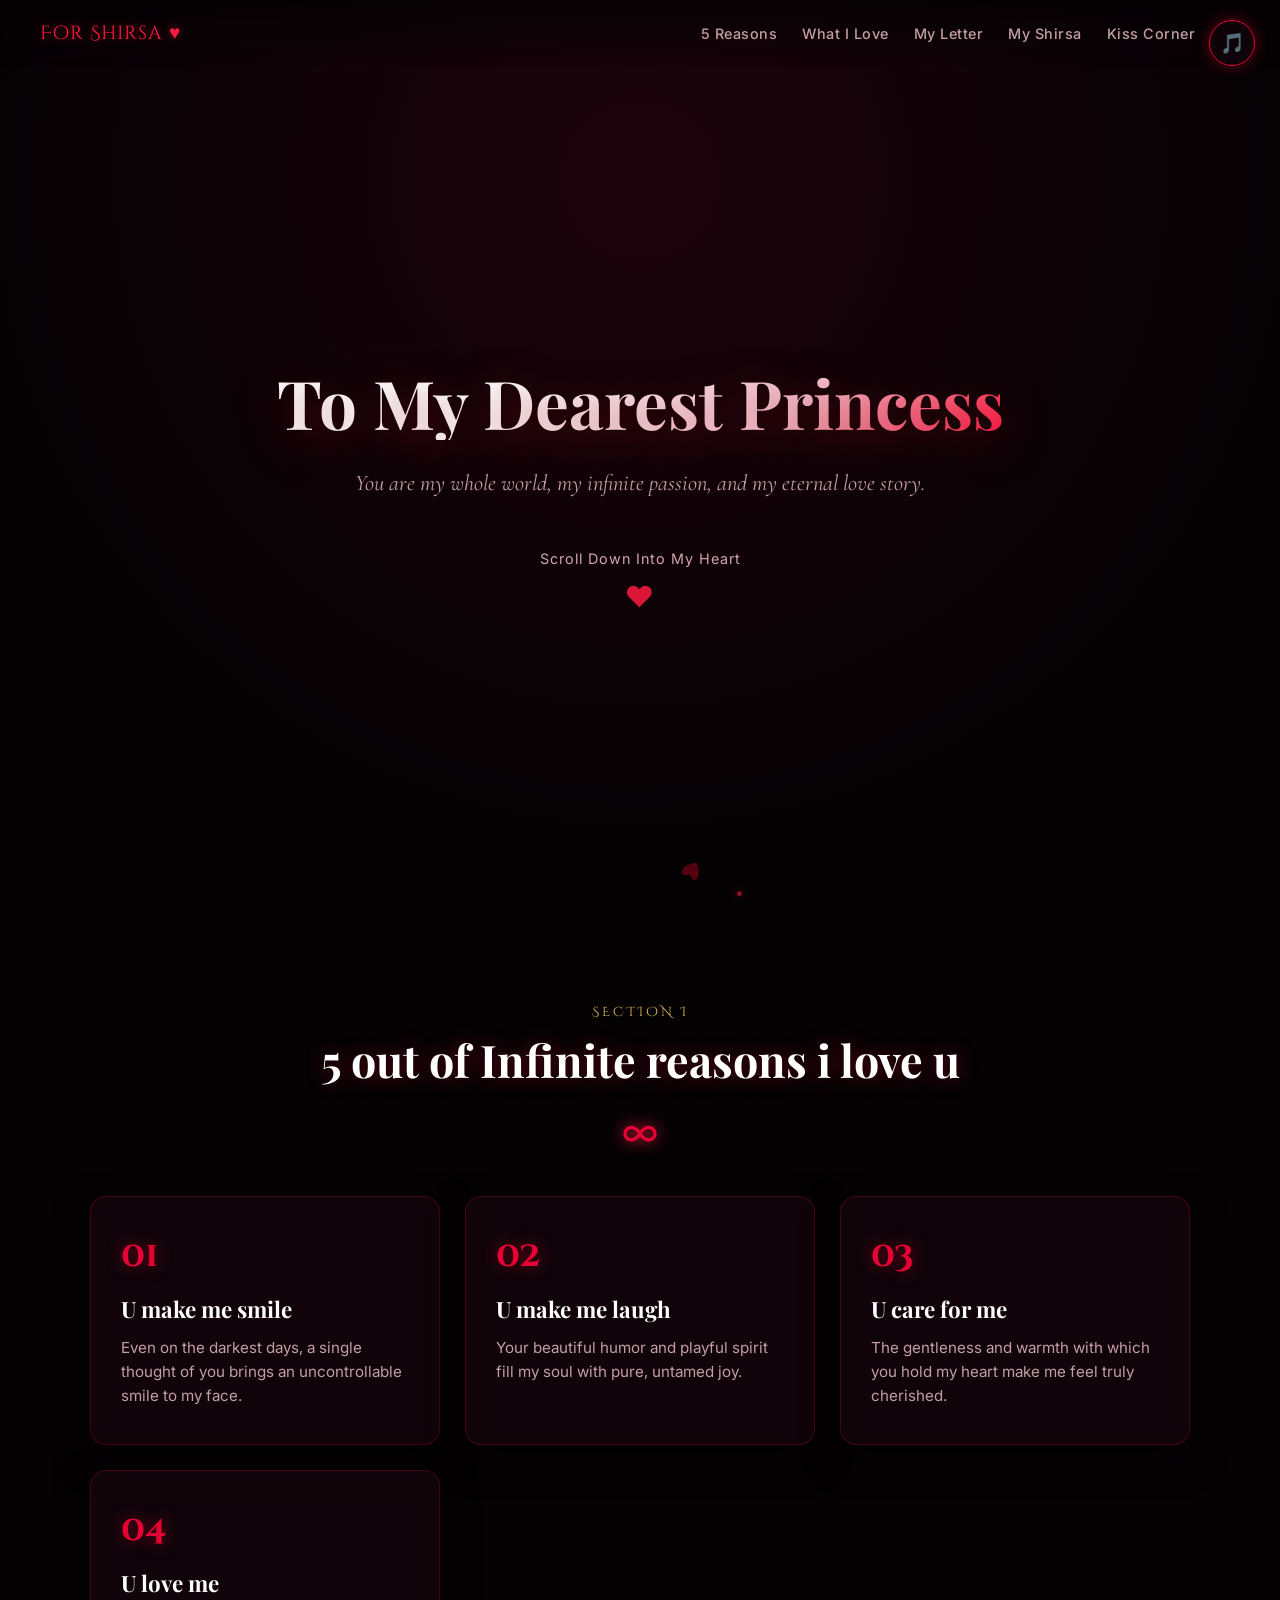
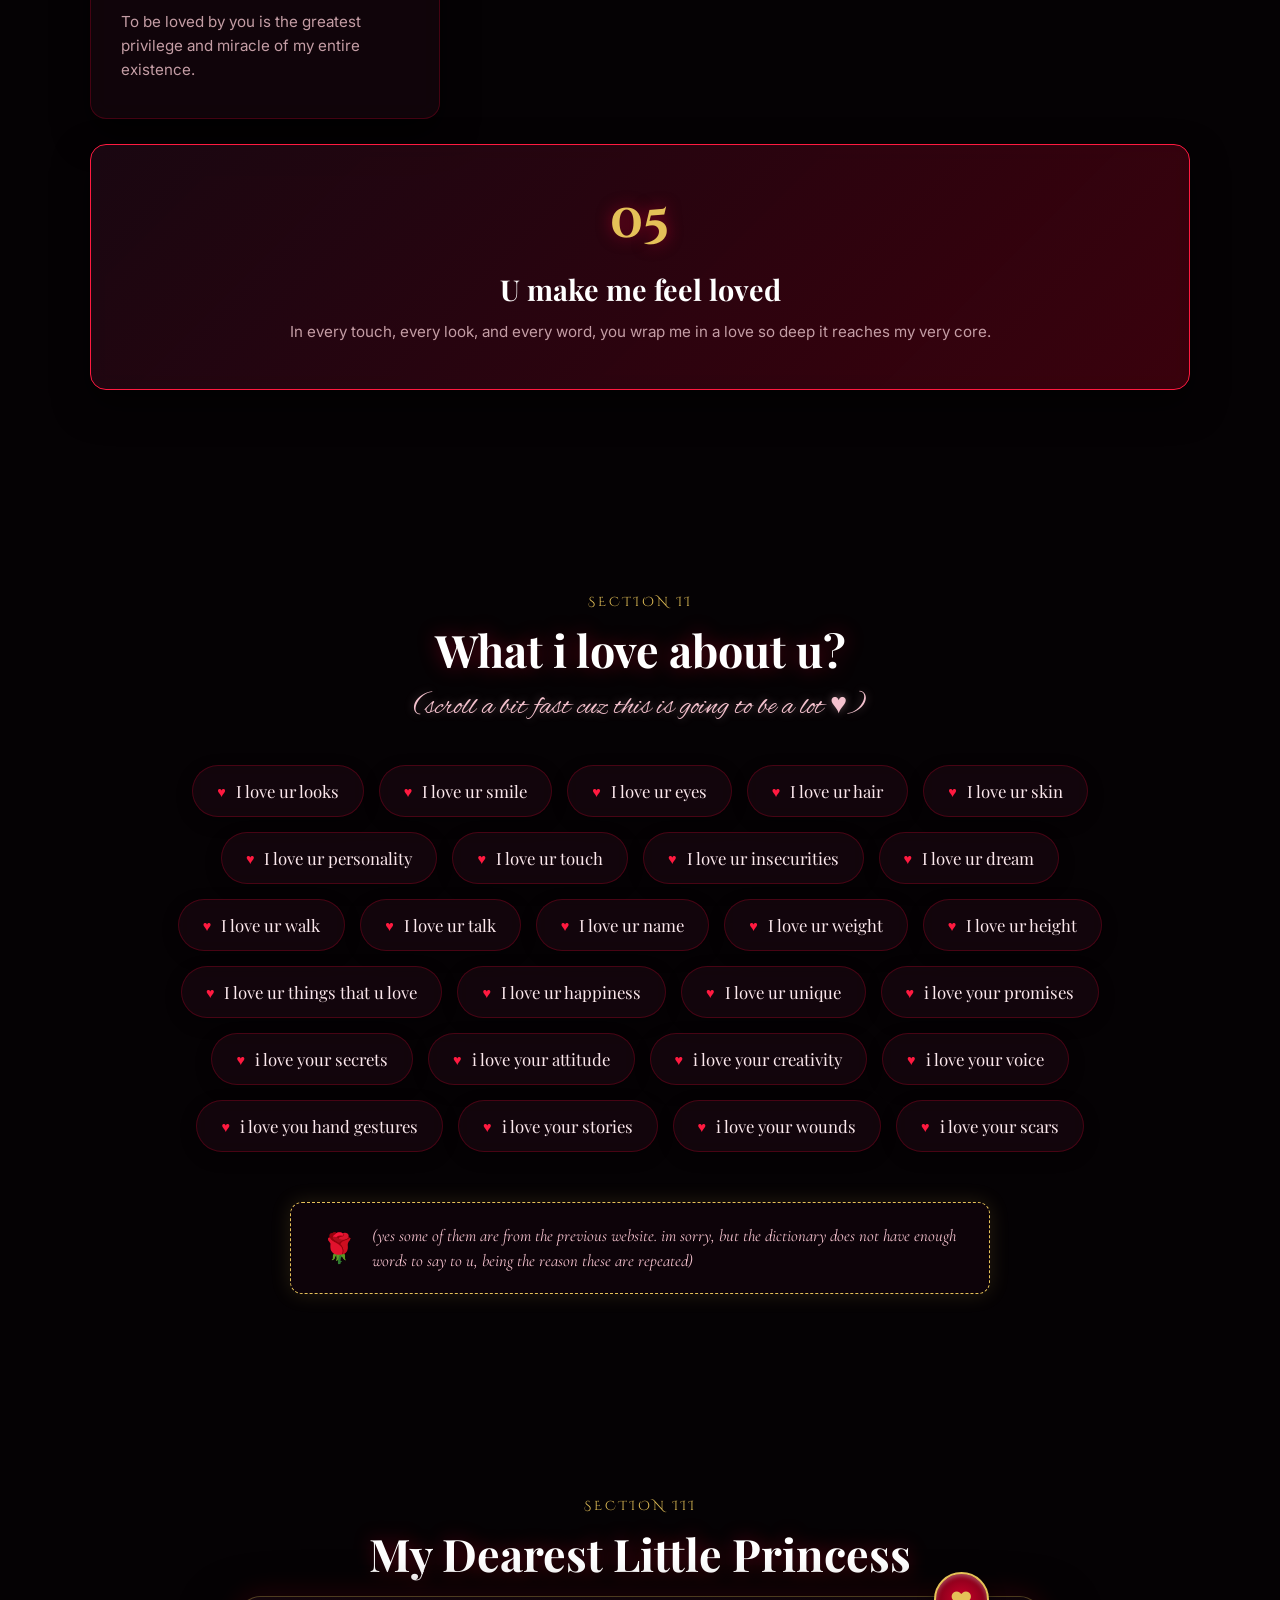
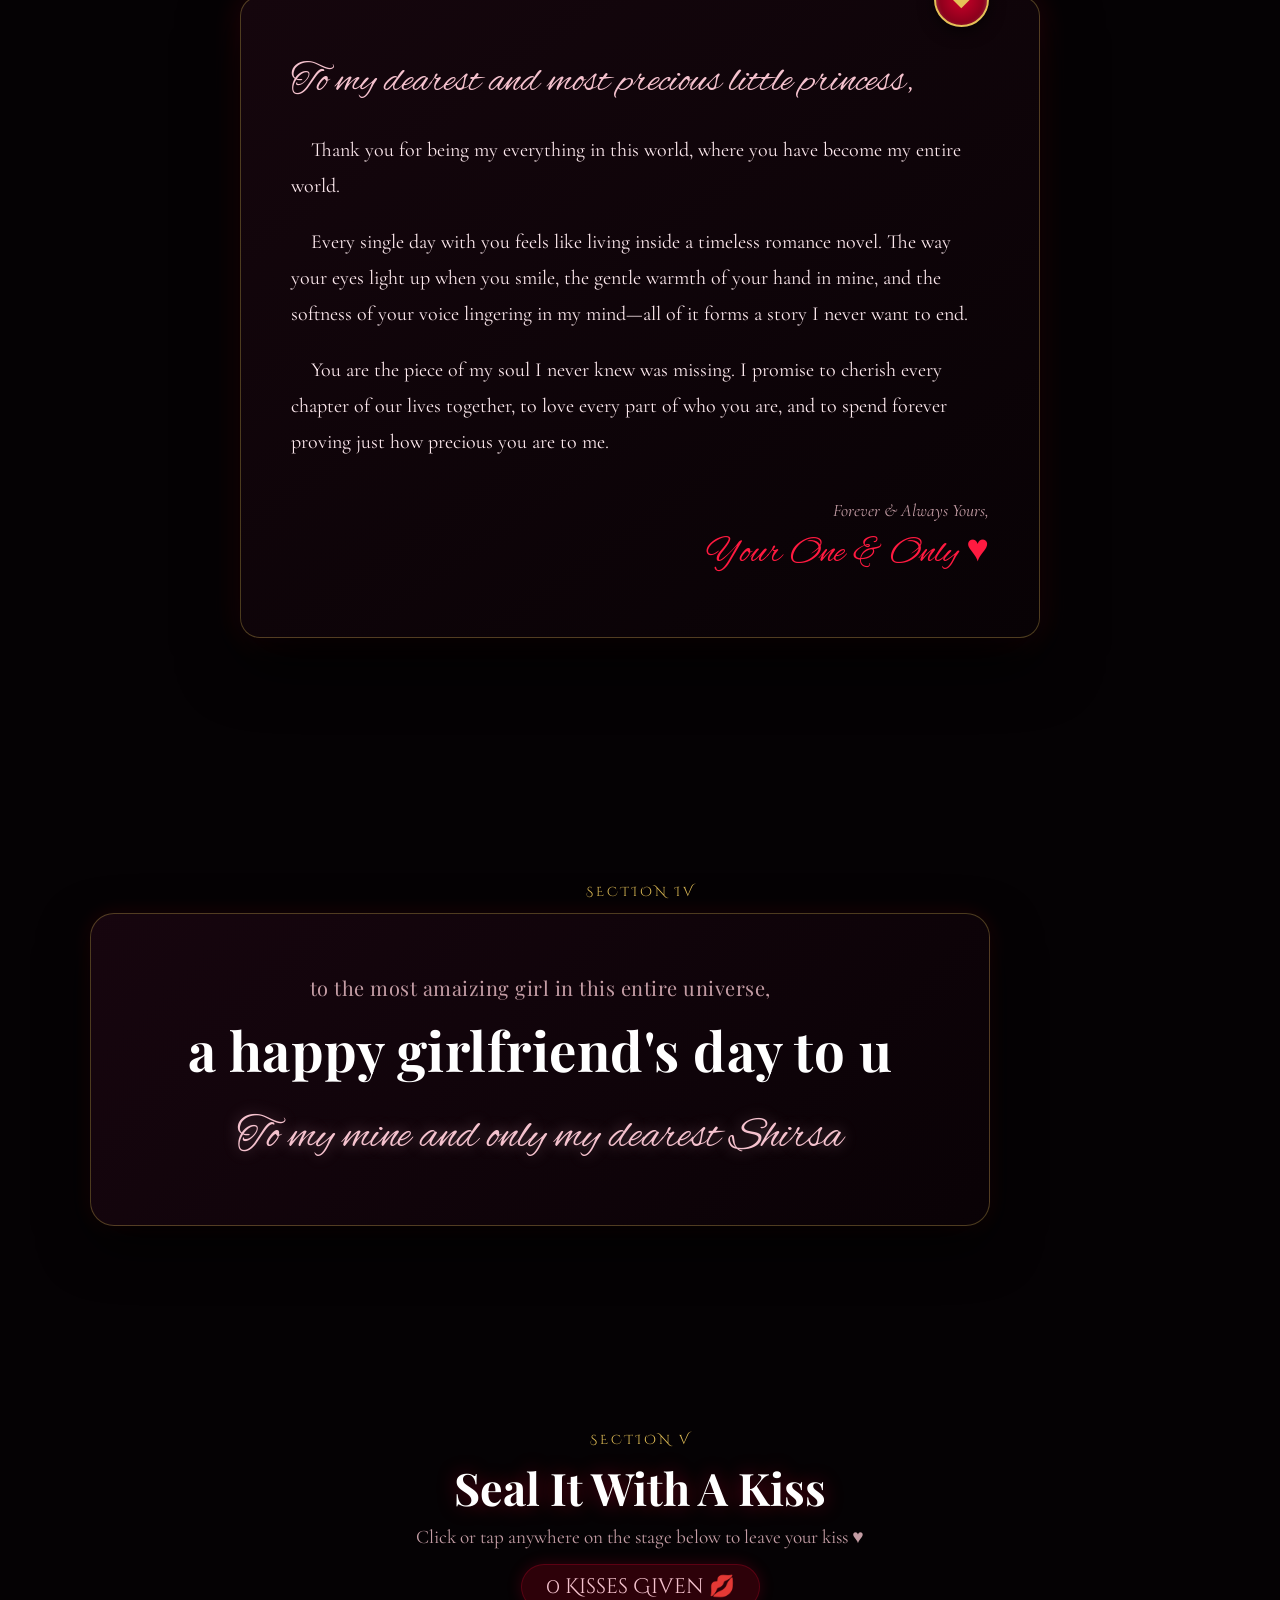
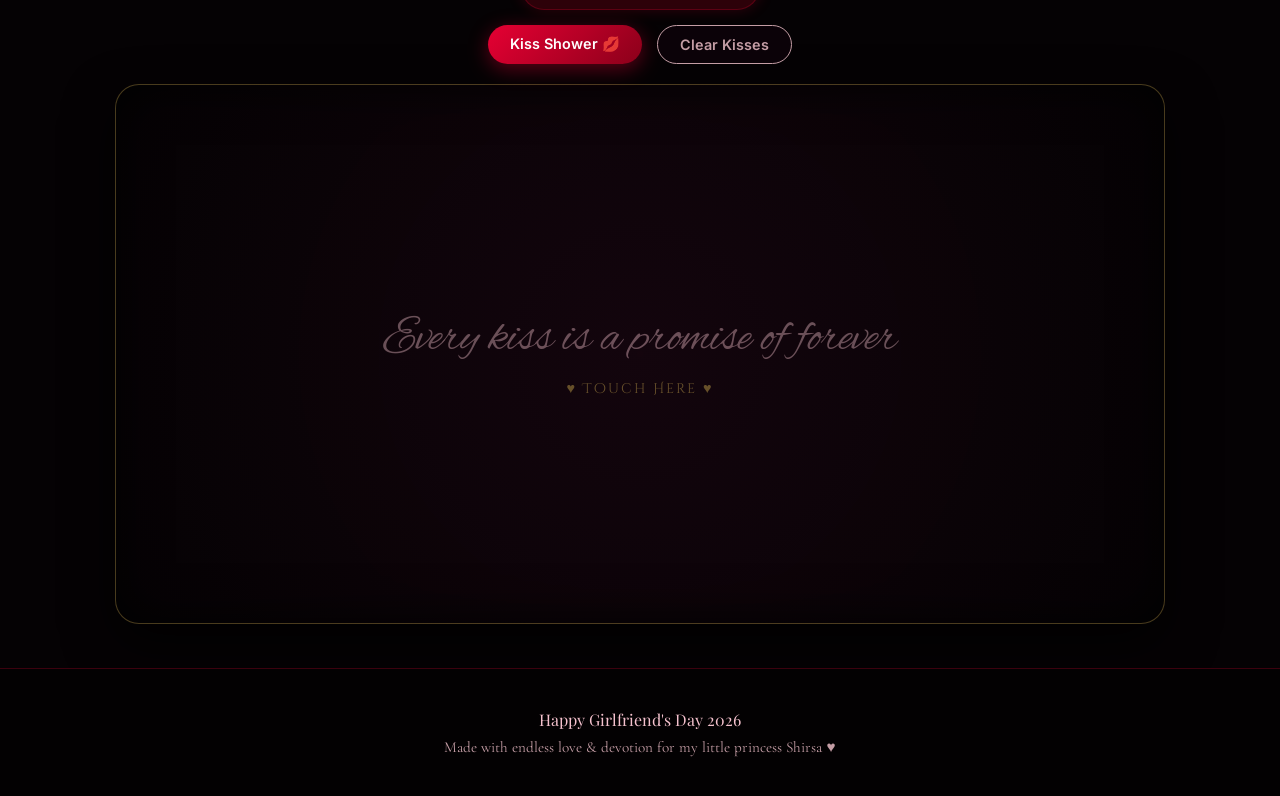
==== commit 5e6ca975: "Update index.html" ====
--- a/index.html
+++ b/index.html
@@ -18,10 +18,10 @@
 
 <body>
 
-  <!-- Background Music Audio Element -->
+  <!-- Background Music Audio Element with Autoplay -->
   <audio id="bgAudio"
     src="https://res.cloudinary.com/dua4rq2uc/video/upload/v1785568731/ricky_montgomery_-_line_without_a_hook_audio_edit_leutcr.mp3"
-    preload="auto" loop></audio>
+    autoplay preload="auto" loop></audio>
 
   <!-- Floating Background Canvas for Dark Petals & Glowing Embers -->
   <canvas id="bgCanvas"></canvas>
@@ -254,4 +254,4 @@
   <script src="script.js"></script>
 </body>
 
-</html>+</html>
